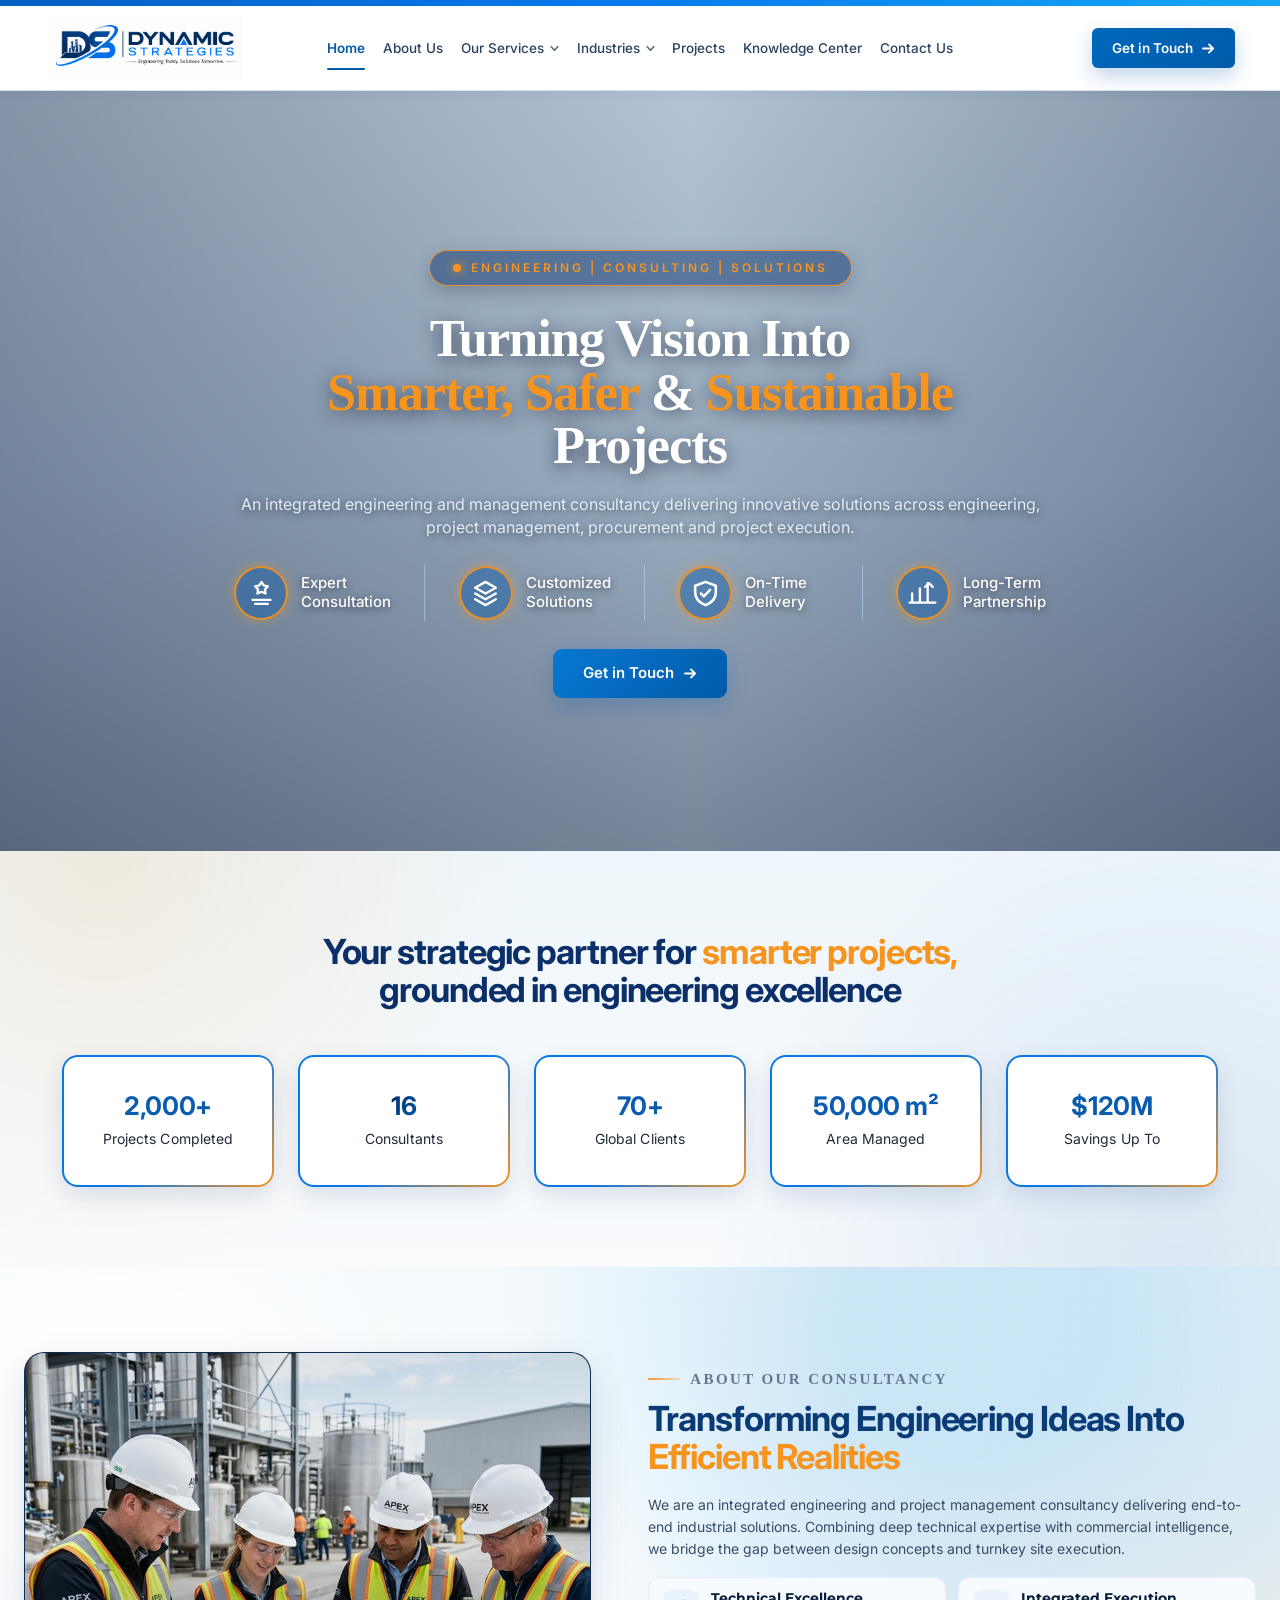
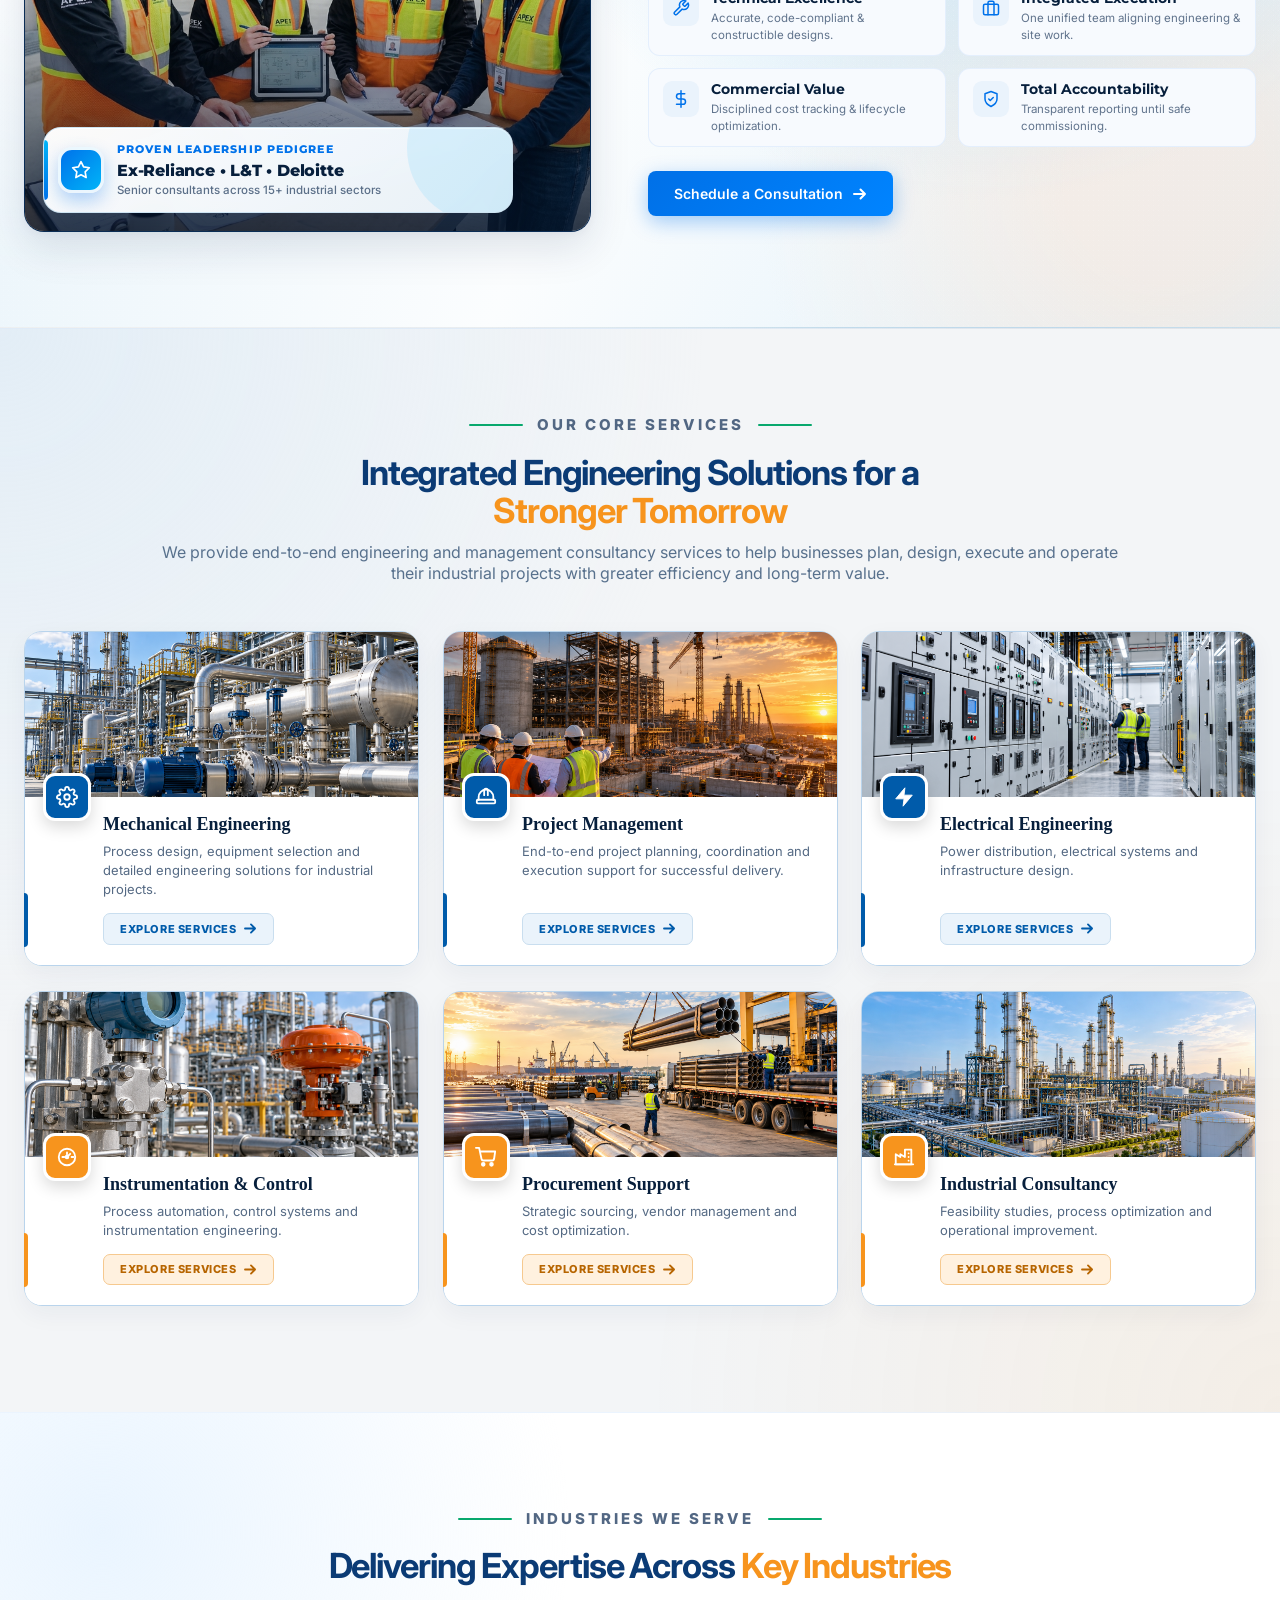
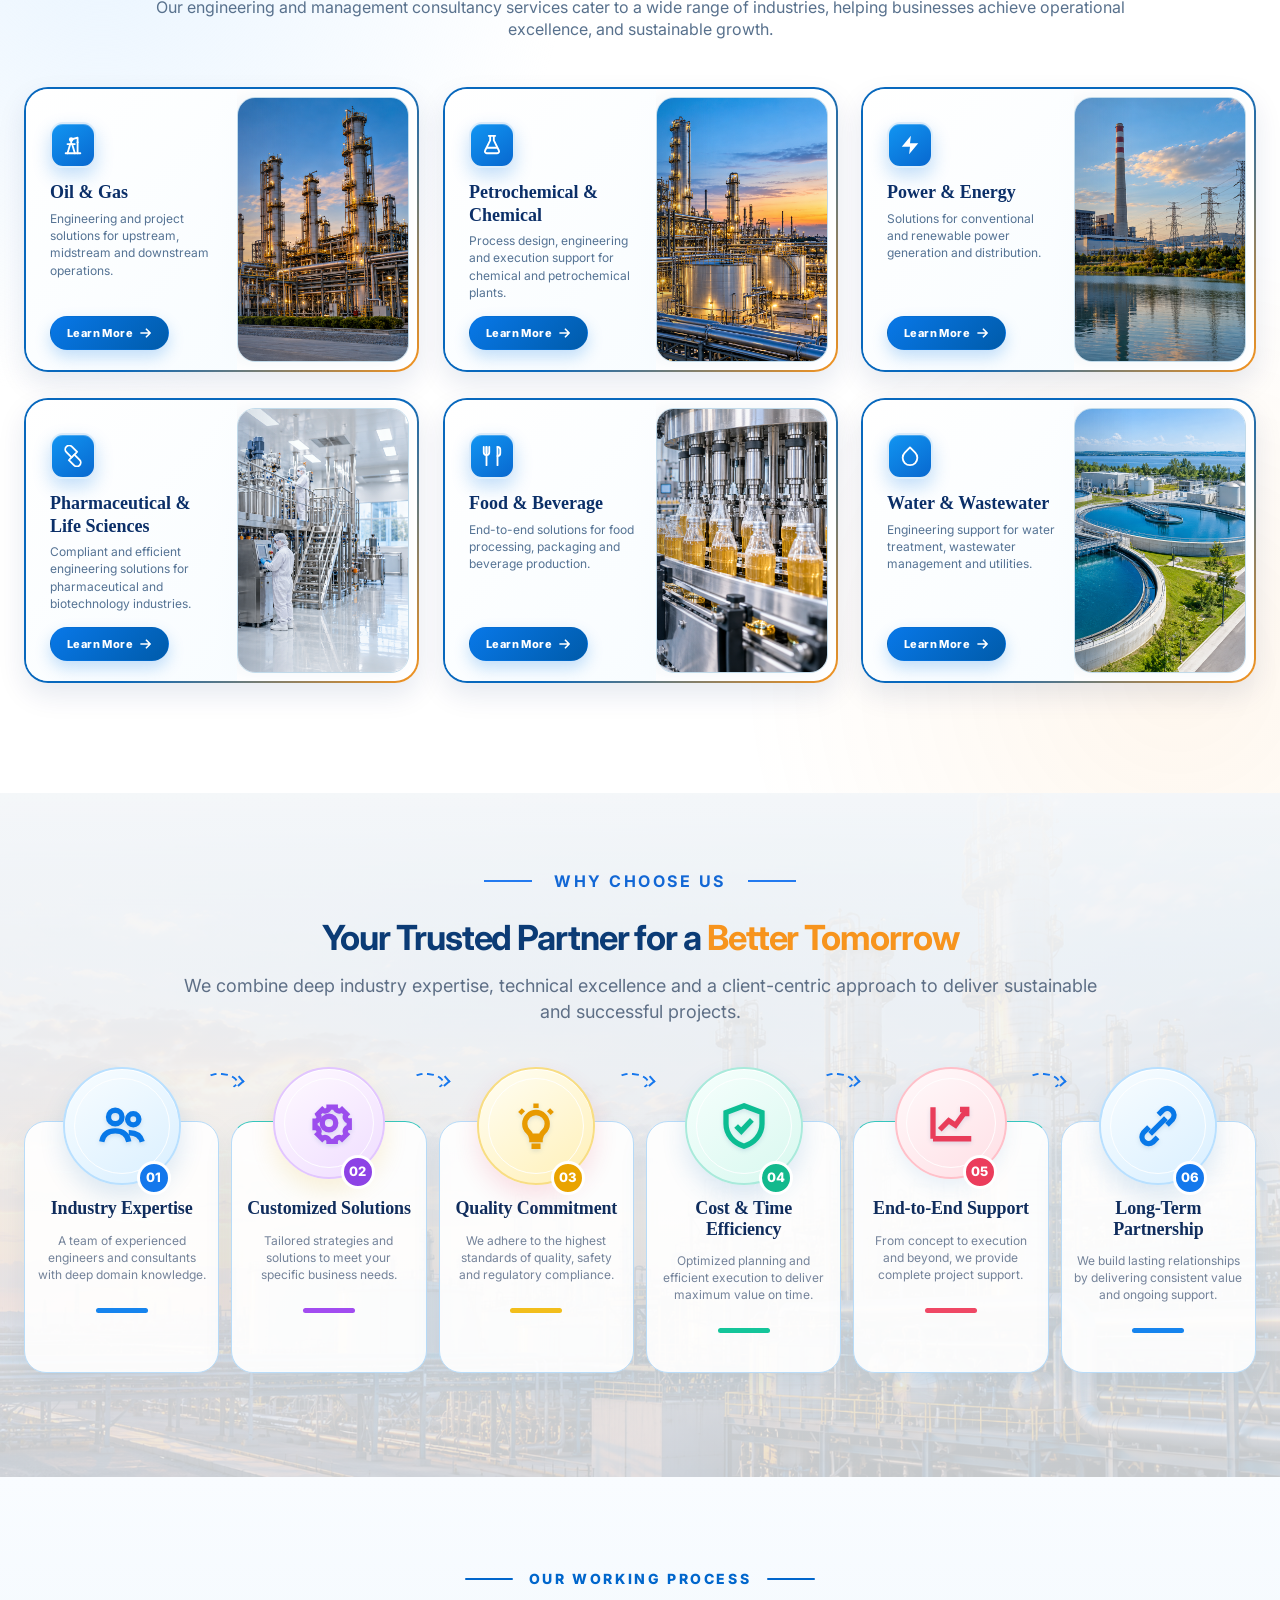
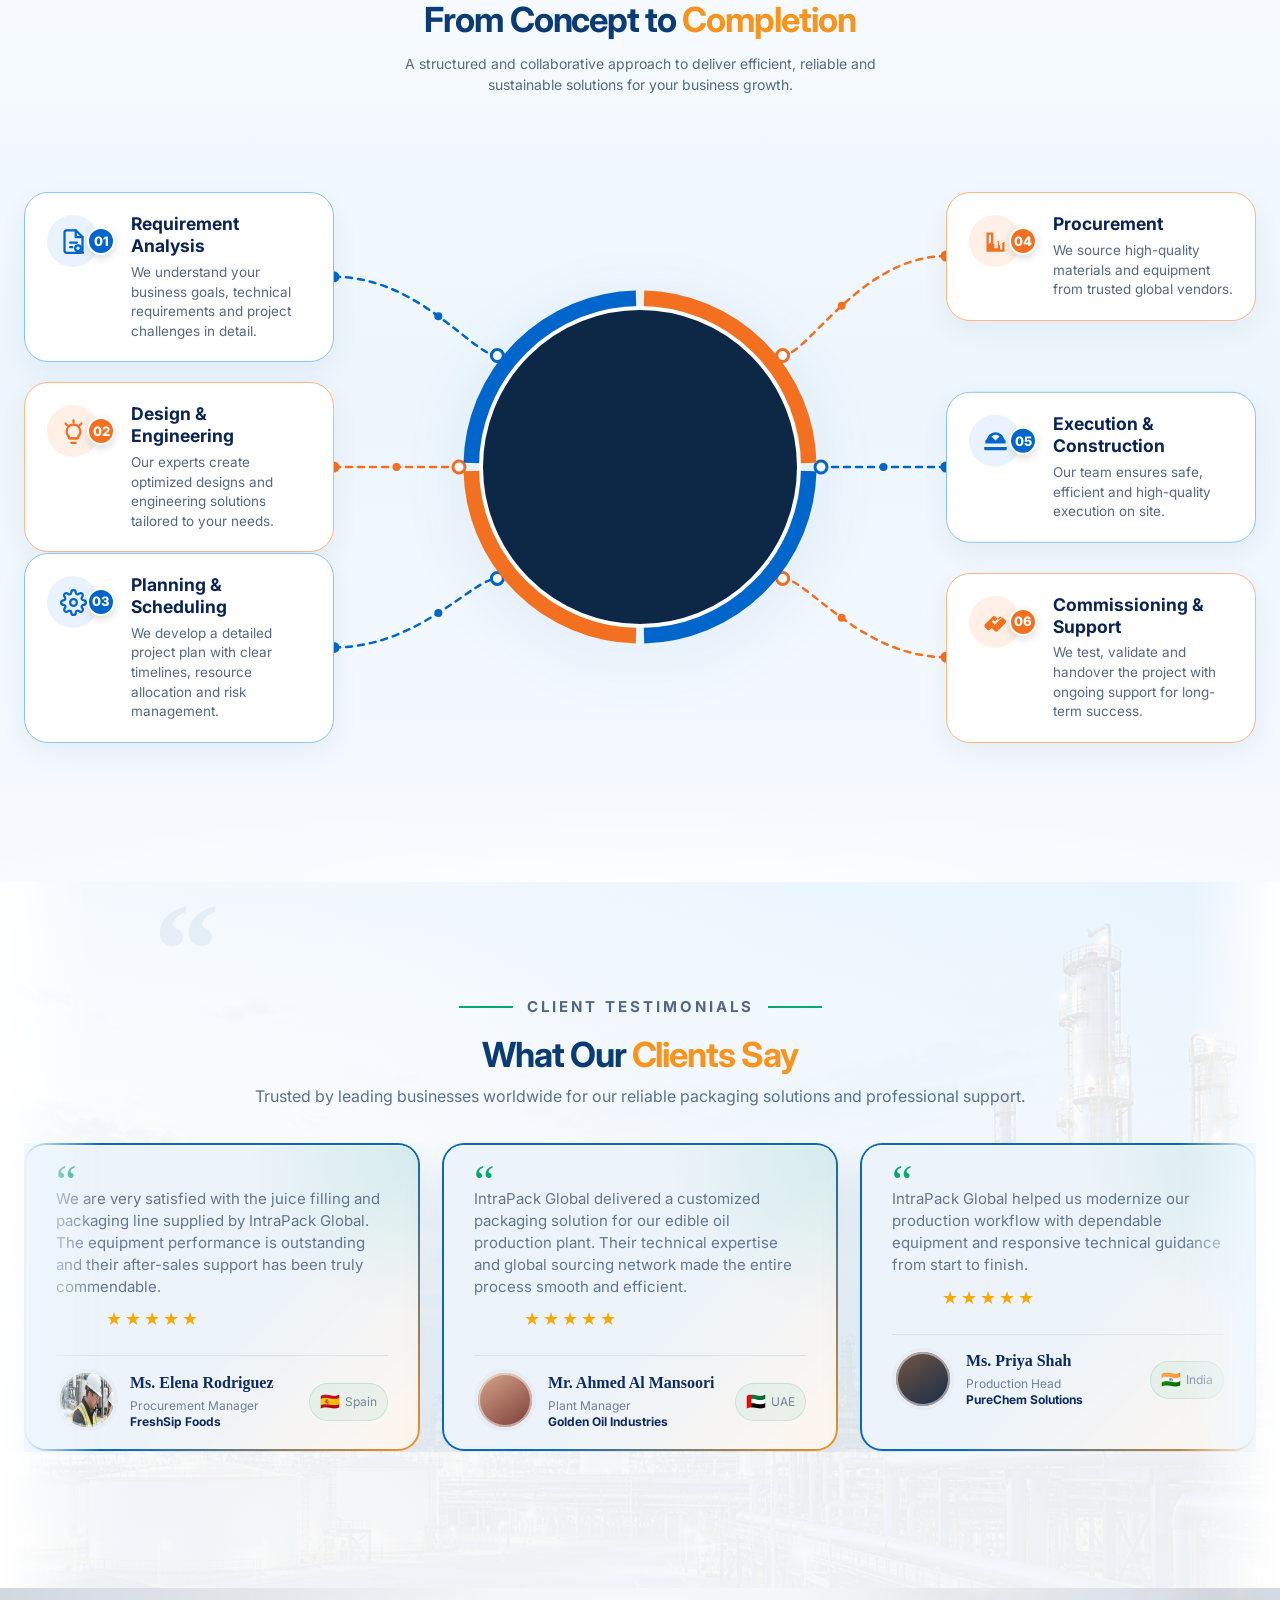
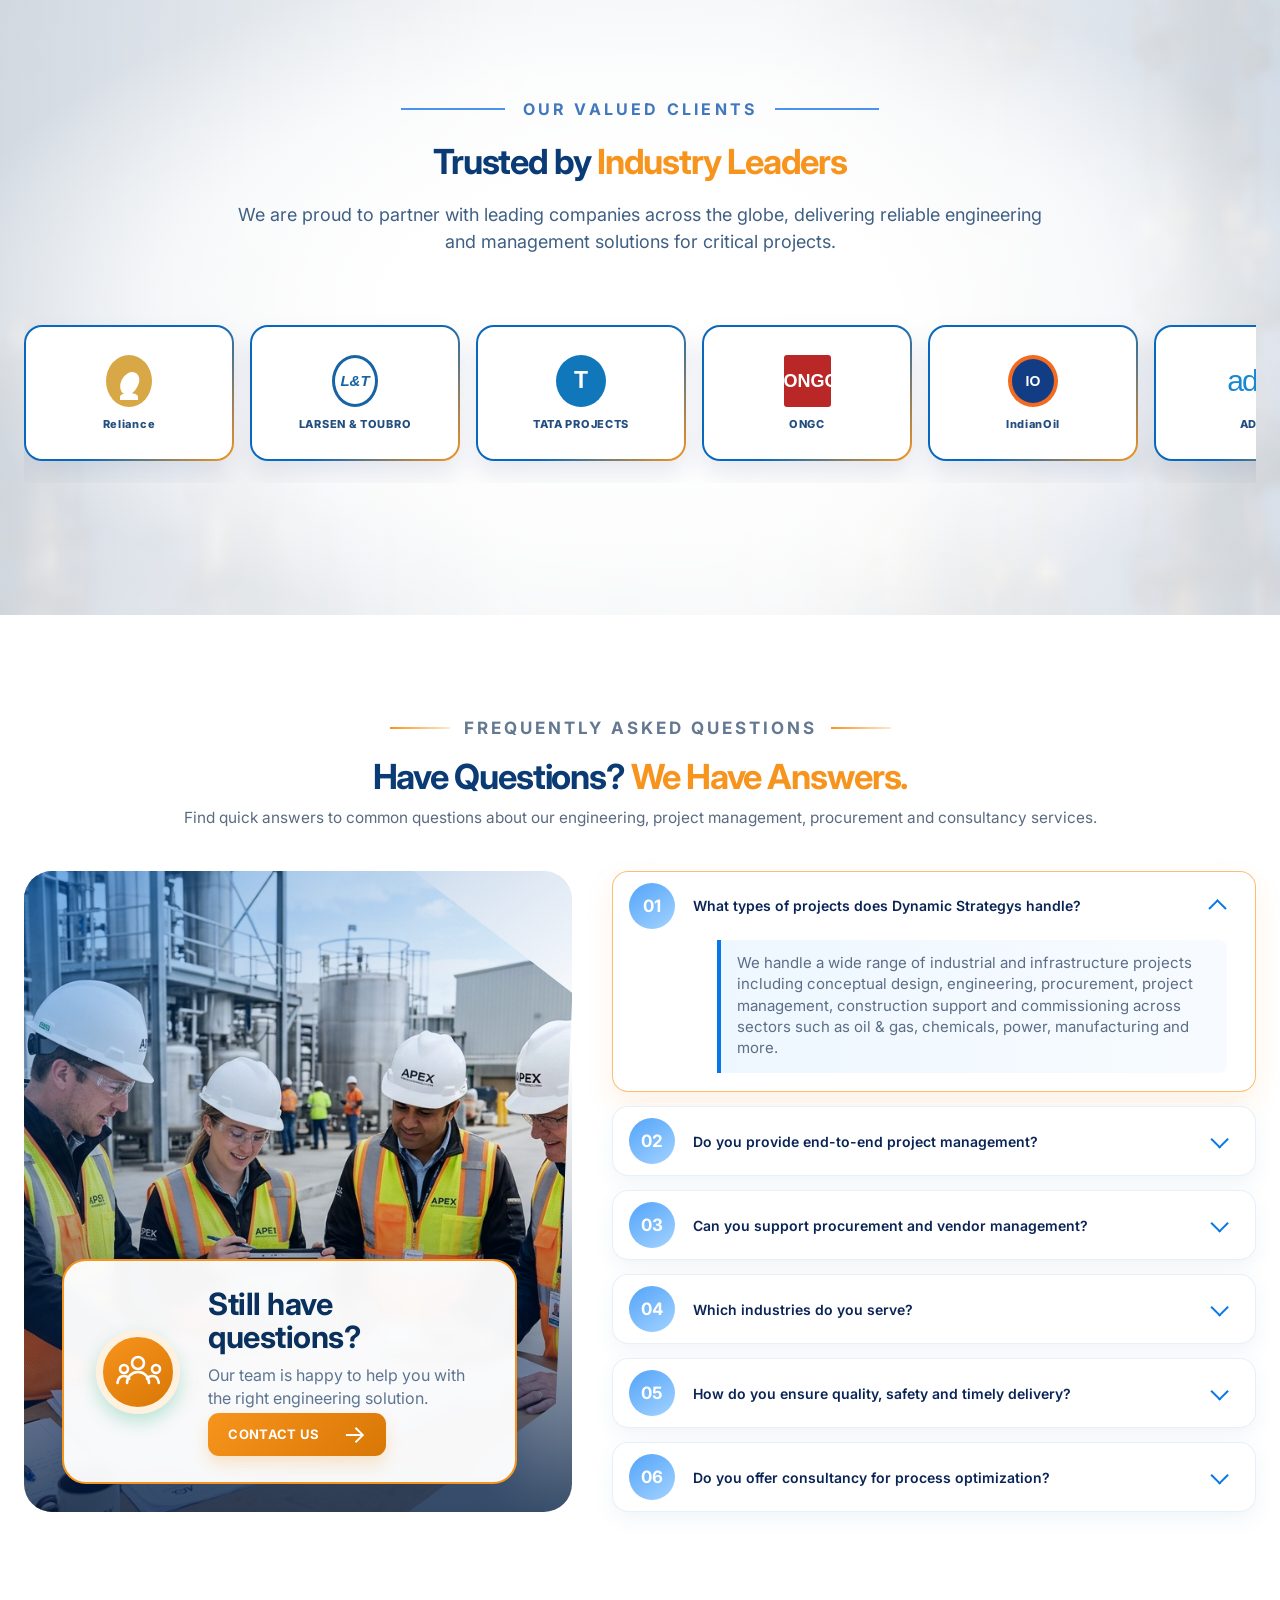
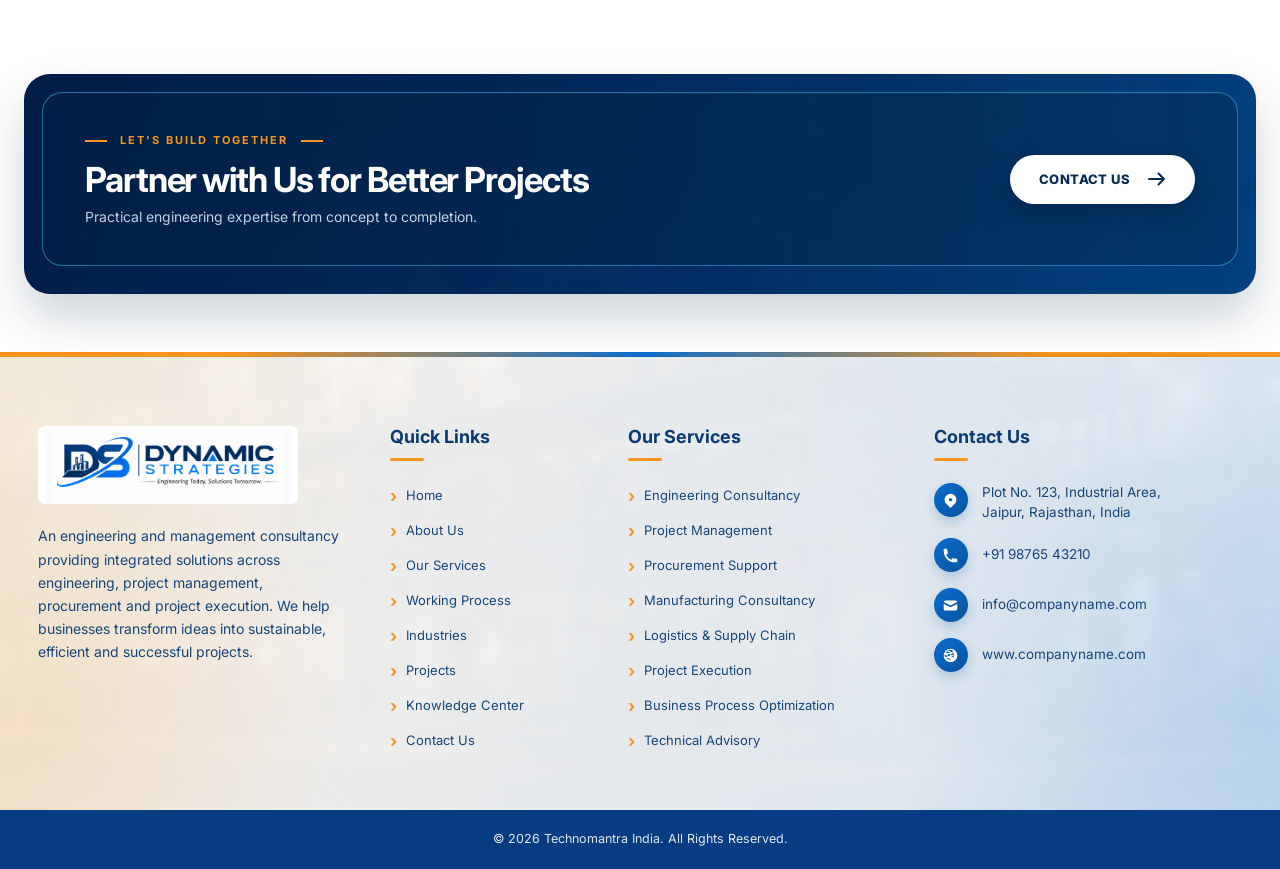
==== index.html @ dd05f1fb "website" ====
<!doctype html>
<html lang="en">

<head>
  <meta charset="UTF-8" />
  <meta name="viewport" content="width=device-width, initial-scale=1.0" />
  <meta name="description"
    content="Company Name - Engineering, consulting, procurement, and project execution solutions." />
  <title>Company Name | Engineering, Consulting &amp; Solutions</title>
  <!-- Google Fonts: Montserrat (for bold brand geometry) & Inter (for crisp interface typography) -->
  <link rel="preconnect" href="https://fonts.googleapis.com" />
  <link rel="preconnect" href="https://fonts.gstatic.com" crossorigin />
  <link
    href="https://fonts.googleapis.com/css2?family=Inter:wght@400;500;600;700&family=Lora:ital,wght@0,500;0,600;0,700;0,800;1,600&family=Montserrat:wght@500;600;700;800;900&display=swap"
    rel="stylesheet" />
  <link rel="stylesheet" href="styles.css" />
  <link rel="stylesheet" href="process-section.css" />
</head>

<body>

  <!-- Top Navigation Header -->
  <header class="site-header" id="home">
    <div class="header-container">
      <!-- Header Left: Brand Logo & Tagline -->
      <div class="header-left">
        <a class="brand" href="#home" aria-label="Company Name - Home">
          <span class="brand-symbol">
            <img class="brand-image" src="assets/logo.png" alt="Company Name logo" />
          </span>
        </a>
      </div>

      <!-- Header Center: Navigation Menu Centered -->
      <nav class="nav-menu header-center" id="primary-nav" aria-label="Main menu">
        <ul class="nav-list">
          <li class="nav-item">
            <a class="nav-link active" href="#home">Home</a>
          </li>
          <li class="nav-item">
            <a class="nav-link" href="pages/about.html">About Us</a>
          </li>
          <li class="nav-item has-dropdown">
            <a class="nav-link nav-link-dropdown" href="pages/services.html" aria-haspopup="true" aria-expanded="false">
              <span>Our Services</span>
              <svg class="chevron-arrow" viewBox="0 0 10 6" fill="none" stroke="currentColor" stroke-width="1.8"
                stroke-linecap="round" stroke-linejoin="round" aria-hidden="true">
                <path d="M1 1l4 4 4-4" />
              </svg>
            </a>
            <ul class="dropdown-list" aria-label="Our Services dropdown">
              <li><a href="pages/service-detail.html?service=electrical-engineering">Electrical Engineering</a></li>
              <li><a href="pages/service-detail.html?service=instrumentation-engineering">Instrumentation &amp; Control</a></li>
              <li><a href="pages/service-detail.html?service=mechanical-engineering">Mechanical Engineering</a></li>
              <li><a href="pages/service-detail.html?service=procurement-support">Procurement Support</a></li>
              <li><a href="pages/service-detail.html?service=detailed-project-reports">Detailed Project Reports (DPR)</a></li>
              <li><a href="pages/service-detail.html?service=project-management">Project Management</a></li>
              <li><a href="pages/service-detail.html?service=logistics-planning">Logistics Planning</a></li>
              <li><a href="pages/service-detail.html?service=manufacturing-consultancy">Manufacturing Consultancy</a></li>
              <li><a href="pages/service-detail.html?service=labour-planning">Labour Planning &amp; Sourcing</a></li>
            </ul>
          </li>
          <li class="nav-item has-dropdown">
            <a class="nav-link nav-link-dropdown" href="#industries" aria-haspopup="true" aria-expanded="false">
              <span>Industries</span>
              <svg class="chevron-arrow" viewBox="0 0 10 6" fill="none" stroke="currentColor" stroke-width="1.8"
                stroke-linecap="round" stroke-linejoin="round" aria-hidden="true">
                <path d="M1 1l4 4 4-4" />
              </svg>
            </a>
            <ul class="dropdown-list" aria-label="Industries dropdown">
              <li><a href="#industries">Oil &amp; Gas / Petrochemicals</a></li>
              <li><a href="#industries">Energy &amp; Renewable Power</a></li>
              <li><a href="#industries">Heavy Industrial Manufacturing</a></li>
              <li><a href="#industries">Infrastructure &amp; Civil Engineering</a></li>
            </ul>
          </li>
          <li class="nav-item">
            <a class="nav-link" href="#projects">Projects</a>
          </li>
          <li class="nav-item">
            <a class="nav-link" href="#knowledge">Knowledge Center</a>
          </li>
          <li class="nav-item">
            <a class="nav-link" href="pages/contact.html">Contact Us</a>
          </li>
        </ul>

        <!-- Mobile Only CTA inside Drawer -->
        <div class="mobile-nav-cta">
          <a class="btn-touch mobile-btn-touch" href="pages/contact.html">
            <span>Get in Touch</span>
            <svg class="arrow-right" viewBox="0 0 14 12" fill="none" stroke="currentColor" stroke-width="2"
              stroke-linecap="round" stroke-linejoin="round" aria-hidden="true">
              <path d="M1 6h11M7.5 1.5L12 6l-4.5 4.5" />
            </svg>
          </a>
        </div>
      </nav>

      <!-- Header Right: CTA Button & Mobile Hamburger -->
      <div class="header-right">
        <a class="btn-touch header-btn-touch" href="pages/contact.html">
          <span>Get in Touch</span>
          <svg class="arrow-right" viewBox="0 0 14 12" fill="none" stroke="currentColor" stroke-width="2"
            stroke-linecap="round" stroke-linejoin="round" aria-hidden="true">
            <path d="M1 6h11M7.5 1.5L12 6l-4.5 4.5" />
          </svg>
        </a>

        <!-- Mobile Hamburger Toggle -->
        <button class="nav-toggle" type="button" aria-expanded="false" aria-controls="primary-nav"
          aria-label="Toggle navigation">
          <span class="hamburger-bar"></span>
          <span class="hamburger-bar"></span>
          <span class="hamburger-bar"></span>
        </button>
      </div>
    </div>
  </header>

  <!-- Video Hero Banner -->
  <main class="hero-banner" id="heroBanner">
    <div class="video-wrapper">
      <video class="hero-video" autoplay loop muted playsinline preload="auto" id="bgVideo" onloadedmetadata="this.playbackRate = 0.7;">
        <source src="assets/gemini_generated_video_fa356316.mp4" type="video/mp4" />
        Your browser does not support HTML5 video.
      </video>
      <div class="video-overlay"></div>
    </div>

    <div class="hero-container">
      <div class="hero-content">
        <div class="hero-tag">
          <span class="tag-pulse"></span>
          <span>Engineering | Consulting | Solutions</span>
        </div>

        <h1 class="hero-title">
          Turning Vision Into<br /><span class="text-gradient">Smarter, Safer</span> &amp; <span
            class="text-gradient">Sustainable</span><br />Projects
        </h1>

        <p class="hero-subtitle">
          An integrated engineering and management consultancy delivering innovative solutions across engineering,
          project management, procurement and project execution.
        </p>

        <div class="hero-proof-row" aria-label="Our core strengths">
          <div class="hero-proof-item">
            <span class="hero-proof-icon" aria-hidden="true">
              <svg viewBox="0 0 24 24" fill="none" stroke="currentColor" stroke-width="1.8" stroke-linecap="round"
                stroke-linejoin="round">
                <path d="M12 3l1.7 2.7 3.2.7-2.2 2.4.4 3.2-3.1-1.4-3.1 1.4.4-3.2-2.2-2.4 3.2-.7L12 3Z" />
                <path d="M5 17h14M7 20h10" />
              </svg>
            </span>
            <span>Expert<br />Consultation</span>
          </div>
          <div class="hero-proof-divider" aria-hidden="true"></div>
          <div class="hero-proof-item">
            <span class="hero-proof-icon" aria-hidden="true">
              <svg viewBox="0 0 24 24" fill="none" stroke="currentColor" stroke-width="1.8" stroke-linecap="round"
                stroke-linejoin="round">
                <path d="m12 3 8 4.5-8 4.5-8-4.5L12 3Z" />
                <path d="m4 12 8 4.5 8-4.5M4 16.5l8 4.5 8-4.5" />
              </svg>
            </span>
            <span>Customized<br />Solutions</span>
          </div>
          <div class="hero-proof-divider" aria-hidden="true"></div>
          <div class="hero-proof-item">
            <span class="hero-proof-icon" aria-hidden="true">
              <svg viewBox="0 0 24 24" fill="none" stroke="currentColor" stroke-width="2" stroke-linecap="round"
                stroke-linejoin="round">
                <path d="M12 3 20 6v5c0 5-3.4 8.2-8 10-4.6-1.8-8-5-8-10V6l8-3Z" />
                <path d="m8.5 12 2.2 2.2 4.8-5" />
              </svg>
            </span>
            <span>On-Time<br />Delivery</span>
          </div>
          <div class="hero-proof-divider" aria-hidden="true"></div>
          <div class="hero-proof-item">
            <span class="hero-proof-icon" aria-hidden="true">
              <svg viewBox="0 0 24 24" fill="none" stroke="currentColor" stroke-width="1.8" stroke-linecap="round"
                stroke-linejoin="round">
                <path d="M4 19V12M10 19V8M16 19V4M22 19H2" />
                <path d="m14 7 3-3 3 3" />
              </svg>
            </span>
            <span>Long-Term<br />Partnership</span>
          </div>
        </div>

        <div class="hero-cta-group">
          <a class="btn-hero-primary" href="pages/contact.html">
            <span>Get in Touch</span>
            <svg class="arrow-right" viewBox="0 0 14 12" fill="none" stroke="currentColor" stroke-width="2"
              stroke-linecap="round" stroke-linejoin="round" aria-hidden="true">
              <path d="M1 6h11M7.5 1.5L12 6l-4.5 4.5" />
            </svg>
          </a>
          <a class="btn-hero-secondary" href="#services">
            <span>Our Services</span>
            <svg viewBox="0 0 10 6" fill="none" stroke="currentColor" stroke-width="1.8" stroke-linecap="round"
              stroke-linejoin="round" aria-hidden="true">
              <path d="M1 1l4 4 4-4" />
            </svg>
          </a>
          <button type="button" class="btn-video-toggle" id="btnVideoToggle"
            aria-label="Pause or play background video">
            <svg class="icon-pause" viewBox="0 0 24 24" fill="currentColor" width="16" height="16">
              <path d="M6 19h4V5H6v14zm8-14v14h4V5h-4z" />
            </svg>
            <svg class="icon-play" viewBox="0 0 24 24" fill="currentColor" width="16" height="16"
              style="display: none;">
              <path d="M8 5v14l11-7z" />
            </svg>
            <span class="video-btn-text">Pause Video</span>
          </button>
        </div>
      </div>
    </div>
  </main>

  <!-- Key Highlights & Performance Stats Section (Directly Below Banner) -->
  <!-- Key Highlights & Performance Stats Section (Clean, Compact & Image-Free) -->
  <section class="stats-overview-section" id="stats">
    <div class="stats-wrapper">
      <div class="stats-heading">
        <h2>Your strategic partner for <span>smarter projects,</span><br />grounded in engineering excellence</h2>
      </div>
      <div class="stats-card">
        <!-- 5 Stats Columns -->
        <div class="stats-grid">
          <!-- Stat 1: Projects Completed -->
          <div class="stat-box" data-count="2000" data-suffix="+" data-prefix="">
            <div class="stat-icon-wrapper">
              <svg class="stat-svg-icon" viewBox="0 0 36 36" fill="none" xmlns="http://www.w3.org/2000/svg"
                aria-hidden="true">
                <path d="M11 5.5H22L27 10.5V30.5H11C9.9 30.5 9 29.6 9 28.5V7.5C9 6.4 9.9 5.5 11 5.5Z"
                  stroke="currentColor" stroke-width="2" stroke-linejoin="round" />
                <path d="M22 5.5V10.5H27M14 16H22M14 20H22" stroke="currentColor" stroke-width="2"
                  stroke-linecap="round" stroke-linejoin="round" />
                <path d="M14 25L17 28L23 22" stroke="currentColor" stroke-width="2.4" stroke-linecap="round"
                  stroke-linejoin="round" />
              </svg>
            </div>
            <span class="stat-figure"><span class="stat-num">2,000</span>+</span>
            <span class="stat-caption">Projects Completed</span>
          </div>

          <div class="stat-sep" aria-hidden="true"></div>

          <!-- Stat 2: Consultants -->
          <div class="stat-box" data-count="16" data-suffix="" data-prefix="">
            <div class="stat-icon-wrapper">
              <svg class="stat-svg-icon" viewBox="0 0 36 36" fill="none" xmlns="http://www.w3.org/2000/svg"
                aria-hidden="true">
                <circle cx="18" cy="10" r="3.5" stroke="currentColor" stroke-width="2" />
                <path d="M11.5 27C11.5 22.8 14.4 19.5 18 19.5C21.6 19.5 24.5 22.8 24.5 27" stroke="currentColor"
                  stroke-width="2" stroke-linecap="round" />
                <circle cx="8.5" cy="13" r="2.5" stroke="currentColor" stroke-width="1.8" />
                <path
                  d="M3.8 26C4.2 22.7 6 20.8 8.7 20.8C10.2 20.8 11.5 21.5 12.4 22.7M27.5 13C27.5 11.6 28.6 10.5 30 10.5C31.4 10.5 32.5 11.6 32.5 13C32.5 14.4 31.4 15.5 30 15.5C28.6 15.5 27.5 14.4 27.5 13Z"
                  stroke="currentColor" stroke-width="1.8" stroke-linecap="round" />
                <path d="M23.6 22.7C24.5 21.5 25.8 20.8 27.3 20.8C30 20.8 31.8 22.7 32.2 26" stroke="currentColor"
                  stroke-width="1.8" stroke-linecap="round" />
              </svg>
            </div>
            <span class="stat-figure highlight-blue"><span class="stat-num">16</span></span>
            <span class="stat-caption">Consultants</span>
          </div>

          <div class="stat-sep" aria-hidden="true"></div>

          <!-- Stat 3: Global Clients -->
          <div class="stat-box" data-count="70" data-suffix="+" data-prefix="">
            <div class="stat-icon-wrapper">
              <svg class="stat-svg-icon" viewBox="0 0 36 36" fill="none" xmlns="http://www.w3.org/2000/svg"
                aria-hidden="true">
                <circle cx="18" cy="18" r="12" stroke="currentColor" stroke-width="2" />
                <path
                  d="M6 18H30M18 6C21.2 9.3 22.8 13.3 22.8 18C22.8 22.7 21.2 26.7 18 30C14.8 26.7 13.2 22.7 13.2 18C13.2 13.3 14.8 9.3 18 6Z"
                  stroke="currentColor" stroke-width="1.8" stroke-linecap="round" />
                <path
                  d="M8.5 11.5C11.1 13 14.3 13.8 18 13.8C21.7 13.8 24.9 13 27.5 11.5M8.5 24.5C11.1 23 14.3 22.2 18 22.2C21.7 22.2 24.9 23 27.5 24.5"
                  stroke="currentColor" stroke-width="1.5" stroke-linecap="round" />
              </svg>
            </div>
            <span class="stat-figure"><span class="stat-num">70</span>+</span>
            <span class="stat-caption">Global Clients</span>
          </div>

          <div class="stat-sep" aria-hidden="true"></div>

          <!-- Stat 4: Area Managed -->
          <div class="stat-box" data-count="50000" data-suffix=" m²" data-prefix="">
            <div class="stat-icon-wrapper">
              <svg class="stat-svg-icon" viewBox="0 0 36 36" fill="none" xmlns="http://www.w3.org/2000/svg"
                aria-hidden="true">
                <path d="M7 30V15L13 19V15L19 19V10H29V30H7Z" stroke="currentColor" stroke-width="2"
                  stroke-linejoin="round" />
                <path d="M23 30V22H27V30M23 14H25M23 18H25M13 23H15M13 27H15M18 23H20M18 27H20" stroke="currentColor"
                  stroke-width="1.8" stroke-linecap="round" />
                <path d="M25 7V3M22.5 5.5L25 3L27.5 5.5" stroke="currentColor" stroke-width="1.8" stroke-linecap="round"
                  stroke-linejoin="round" />
              </svg>
            </div>
            <span class="stat-figure"><span class="stat-num">50,000</span> m²</span>
            <span class="stat-caption">Area Managed</span>
          </div>

          <div class="stat-sep" aria-hidden="true"></div>

          <!-- Stat 5: Savings Up To -->
          <div class="stat-box" data-count="120" data-suffix="M" data-prefix="$">
            <div class="stat-icon-wrapper">
              <svg class="stat-svg-icon" viewBox="0 0 36 36" fill="none" xmlns="http://www.w3.org/2000/svg"
                aria-hidden="true">
                <path d="M7 29V22H12V29M15.5 29V16H20.5V29M24 29V10H29V29" stroke="currentColor" stroke-width="2.3"
                  stroke-linecap="round" stroke-linejoin="round" />
                <path d="M6 10L13 15L19 10L25 13L30 6M25 6H30V11" stroke="currentColor" stroke-width="2"
                  stroke-linecap="round" stroke-linejoin="round" />
              </svg>
            </div>
            <span class="stat-figure">$<span class="stat-num">120</span>M</span>
            <span class="stat-caption">Savings Up To</span>
          </div>
        </div>
      </div>
    </div>
  </section>

  <!-- Why Choose Us Section -->
  <section class="why-choose-section" id="why-choose">
    <div class="why-choose-container">
      <div class="why-choose-content">
        <div class="why-choose-eyebrow"><span></span><b>WHY CHOOSE US</b><span></span></div>
        <h2 class="why-choose-title">Your Trusted Partner for a <em>Better Tomorrow</em></h2>
        <p class="why-choose-description">We combine deep industry expertise, technical excellence and a client-centric
          approach to deliver sustainable and successful projects.</p>

        <div class="why-feature-grid">
          <article class="why-feature-card">
            <div class="why-feature-icon" aria-hidden="true"><svg viewBox="0 0 24 24" fill="none" stroke="currentColor"
                stroke-width="1.8">
                <circle cx="9" cy="8" r="3" />
                <circle cx="17" cy="9" r="2.5" />
                <path d="M3 19c.6-3.2 2.6-4.8 6-4.8s5.4 1.6 6 4.8M15 15c3.3-.1 5.2 1.3 6 4" />
              </svg></div>
            <div>
              <h3>Industry Expertise</h3>
              <p>A team of experienced engineers and consultants with deep domain knowledge.</p><span></span>
            </div>
          </article>
          <span class="why-flow-arrow why-flow-arrow-1" aria-hidden="true"></span>
          <article class="why-feature-card">
            <div class="why-feature-icon" aria-hidden="true"><svg viewBox="0 0 24 24" fill="none" stroke="currentColor"
                stroke-width="1.8">
                <circle cx="12" cy="12" r="3" />
                <path
                  d="M19.4 15a1.7 1.7 0 0 0 .3 1.9l.1.1-2 2-.1-.1a1.7 1.7 0 0 0-1.9-.3 1.7 1.7 0 0 0-1 1.5v.1h-2.8v-.1a1.7 1.7 0 0 0-1-1.5 1.7 1.7 0 0 0-1.9.3l-.1.1-2-2 .1-.1a1.7 1.7 0 0 0 .3-1.9 1.7 1.7 0 0 0-1.5-1H5.8v-2.8h.1a1.7 1.7 0 0 0 1.5-1 1.7 1.7 0 0 0-.3-1.9L7 8.1l2-2 .1.1a1.7 1.7 0 0 0 1.9.3 1.7 1.7 0 0 0 1-1.5v-.1h2.8V5a1.7 1.7 0 0 0 1 1.5 1.7 1.7 0 0 0 1.9-.3l.1-.1 2 2-.1.1a1.7 1.7 0 0 0-.3 1.9 1.7 1.7 0 0 0 1.5 1h.1v2.8h-.1a1.7 1.7 0 0 0-1.5 1z" />
              </svg></div>
            <div>
              <h3>Customized Solutions</h3>
              <p>Tailored strategies and solutions to meet your specific business needs.</p><span></span>
            </div>
          </article>
          <span class="why-flow-arrow why-flow-arrow-2" aria-hidden="true"></span>
          <article class="why-feature-card">
            <div class="why-feature-icon" aria-hidden="true"><svg viewBox="0 0 24 24" fill="none" stroke="currentColor"
                stroke-width="1.8">
                <path
                  d="M9 18h6M10 21h4M8.5 14.5C7.5 13.6 7 12.4 7 11a5 5 0 0 1 10 0c0 1.4-.5 2.6-1.5 3.5-.7.6-1.1 1.2-1.3 2h-4.4c-.2-.8-.6-1.4-1.3-2z" />
                <path d="M12 2v2M4.9 4.9l1.4 1.4M19.1 4.9l-1.4 1.4" />
              </svg></div>
            <div>
              <h3>Quality Commitment</h3>
              <p>We adhere to the highest standards of quality, safety and regulatory compliance.</p><span></span>
            </div>
          </article>
          <span class="why-flow-arrow why-flow-arrow-3" aria-hidden="true"></span>
          <article class="why-feature-card">
            <div class="why-feature-icon" aria-hidden="true"><svg viewBox="0 0 24 24" fill="none" stroke="currentColor"
                stroke-width="1.8">
                <path d="M12 3l8 3v5c0 5-3.5 8.5-8 10-4.5-1.5-8-5-8-10V6l8-3z" />
                <path d="m8.5 12 2.3 2.3 4.7-5" />
              </svg></div>
            <div>
              <h3>Cost &amp; Time Efficiency</h3>
              <p>Optimized planning and efficient execution to deliver maximum value on time.</p><span></span>
            </div>
          </article>
          <span class="why-flow-arrow why-flow-arrow-4" aria-hidden="true"></span>
          <article class="why-feature-card">
            <div class="why-feature-icon" aria-hidden="true"><svg viewBox="0 0 24 24" fill="none" stroke="currentColor"
                stroke-width="1.8">
                <path d="M4 19V5M4 19h17" />
                <path d="m7 15 4-4 3 2 5-7" />
                <path d="M16 6h3v3" />
              </svg></div>
            <div>
              <h3>End-to-End Support</h3>
              <p>From concept to execution and beyond, we provide complete project support.</p><span></span>
            </div>
          </article>
          <span class="why-flow-arrow why-flow-arrow-5" aria-hidden="true"></span>
          <article class="why-feature-card">
            <div class="why-feature-icon" aria-hidden="true"><svg viewBox="0 0 24 24" fill="none" stroke="currentColor"
                stroke-width="1.8">
                <path
                  d="M8 12.5 5.5 15a3 3 0 0 0 4.2 4.2l2.1-2.1M16 11.5l2.5-2.5a3 3 0 0 0-4.2-4.2l-2.1 2.1M8.5 15.5l7-7" />
              </svg></div>
            <div>
              <h3>Long-Term Partnership</h3>
              <p>We build lasting relationships by delivering consistent value and ongoing support.</p><span></span>
            </div>
          </article>
        </div>
      </div>

      <div class="why-choose-visual">
        <div class="why-image-frame">
          <img src="assets/why-choose-refinery.png" alt="Modern petrochemical refinery at sunset" loading="lazy" />
          <div class="why-image-wash" aria-hidden="true"></div>
        </div>
        <div class="why-choose-badge">
          <div class="why-badge-icon" aria-hidden="true"><svg viewBox="0 0 24 24" fill="none" stroke="currentColor"
              stroke-width="1.8">
              <path d="M4 11h16M6 11V8l6-4 6 4v3M8 11v7M12 11v7M16 11v7M4 18h16" />
              <path d="M3 20h18" />
            </svg></div>
          <span>Engineering<br />Today for a<br />Sustainable<br />Tomorrow</span>
        </div>
      </div>
    </div>
  </section>

  <!-- About Us Section -->
  <section class="about-us-section" id="about">
    <div class="about-container">
      <!-- Left Column: Industrial Engineers Showcase -->
      <div class="about-media-col">
        <div class="about-image-card">
          <img src="assets/about-engineers-hd.jpg"
            alt="Experienced industrial project engineers reviewing plant blueprints on site"
            class="about-engineers-img" loading="lazy" />
          <div class="about-image-gradient" aria-hidden="true"></div>

          <!-- Single Elegant Floating Credibility Badge -->
          <div class="about-floating-badge">
            <div class="floating-badge-icon" aria-hidden="true">
              <svg viewBox="0 0 24 24" fill="none" stroke="currentColor" stroke-width="2" stroke-linecap="round"
                stroke-linejoin="round">
                <path
                  d="M12 2L15.09 8.26L22 9.27L17 14.14L18.18 21.02L12 17.77L5.82 21.02L7 14.14L2 9.27L8.91 8.26L12 2Z" />
              </svg>
            </div>
            <div class="floating-badge-text">
              <span class="floating-badge-eyebrow">Proven Leadership Pedigree</span>
              <strong class="floating-stat-pedigree">Ex-Reliance • L&amp;T • Deloitte</strong>
              <span class="floating-label">Senior consultants across 15+ industrial sectors</span>
            </div>
          </div>
        </div>
      </div>

      <!-- Right Column: Content & Core Strengths -->
      <div class="about-content-col">
        <!-- Eyebrow Tag -->
        <div class="about-eyebrow">
          <span class="eyebrow-line" aria-hidden="true"></span>
          <span class="eyebrow-text">ABOUT OUR CONSULTANCY</span>
        </div>

        <!-- Main Headline -->
        <h2 class="about-heading">
          Transforming Engineering Ideas Into <span class="highlight-blue">Efficient Realities</span>
        </h2>

        <!-- Descriptive Body Text -->
        <p class="about-description">
          We are an integrated engineering and project management consultancy delivering end-to-end industrial
          solutions. Combining deep technical expertise with commercial intelligence, we bridge the gap between design
          concepts and turnkey site execution.
        </p>

        <!-- 4 Core Pillars (Streamlined 2x2 grid) -->
        <div class="about-pillars-grid">
          <!-- Pillar 1: Technical Excellence -->
          <div class="about-pillar-card">
            <div class="pillar-icon-box" aria-hidden="true">
              <svg viewBox="0 0 24 24" fill="none" stroke="currentColor" stroke-width="2" stroke-linecap="round"
                stroke-linejoin="round">
                <path
                  d="M14.7 6.3a1 1 0 0 0 0 1.4l1.6 1.6a1 1 0 0 0 1.4 0l3.77-3.77a6 6 0 0 1-7.94 7.94l-6.91 6.91a2.12 2.12 0 0 1-3-3l6.91-6.91a6 6 0 0 1 7.94-7.94l-3.76 3.76z" />
              </svg>
            </div>
            <div class="pillar-content">
              <strong class="pillar-title">Technical Excellence</strong>
              <p class="pillar-desc">Accurate, code-compliant &amp; constructible designs.</p>
            </div>
          </div>

          <!-- Pillar 2: Integrated Execution -->
          <div class="about-pillar-card">
            <div class="pillar-icon-box" aria-hidden="true">
              <svg viewBox="0 0 24 24" fill="none" stroke="currentColor" stroke-width="2" stroke-linecap="round"
                stroke-linejoin="round">
                <rect x="2" y="7" width="20" height="14" rx="2" ry="2" />
                <path d="M16 21V5a2 2 0 0 0-2-2h-4a2 2 0 0 0-2 2v16" />
              </svg>
            </div>
            <div class="pillar-content">
              <strong class="pillar-title">Integrated Execution</strong>
              <p class="pillar-desc">One unified team aligning engineering &amp; site work.</p>
            </div>
          </div>

          <!-- Pillar 3: Commercial Intelligence -->
          <div class="about-pillar-card">
            <div class="pillar-icon-box" aria-hidden="true">
              <svg viewBox="0 0 24 24" fill="none" stroke="currentColor" stroke-width="2" stroke-linecap="round"
                stroke-linejoin="round">
                <line x1="12" y1="1" x2="12" y2="23" />
                <path d="M17 5H9.5a3.5 3.5 0 0 0 0 7h5a3.5 3.5 0 0 1 0 7H6" />
              </svg>
            </div>
            <div class="pillar-content">
              <strong class="pillar-title">Commercial Value</strong>
              <p class="pillar-desc">Disciplined cost tracking &amp; lifecycle optimization.</p>
            </div>
          </div>

          <!-- Pillar 4: Total Accountability -->
          <div class="about-pillar-card">
            <div class="pillar-icon-box" aria-hidden="true">
              <svg viewBox="0 0 24 24" fill="none" stroke="currentColor" stroke-width="2" stroke-linecap="round"
                stroke-linejoin="round">
                <path d="M12 22s8-4 8-10V5l-8-3-8 3v7c0 6 8 10 8 10z" />
                <path d="M9 12l2 2 4-4" />
              </svg>
            </div>
            <div class="pillar-content">
              <strong class="pillar-title">Total Accountability</strong>
              <p class="pillar-desc">Transparent reporting until safe commissioning.</p>
            </div>
          </div>
        </div>

        <!-- Action Buttons Group -->
        <div class="about-cta-group">
          <a class="btn-about" href="pages/contact.html">
            <span>Schedule a Consultation</span>
            <svg class="arrow-right" viewBox="0 0 14 12" fill="none" stroke="currentColor" stroke-width="2"
              stroke-linecap="round" stroke-linejoin="round" aria-hidden="true">
              <path d="M1 6h11M7.5 1.5L12 6l-4.5 4.5" />
            </svg>
          </a>
        </div>
      </div>
    </div>
  </section>

  <!-- ==========================================================================
         Our Core Services Section (Exact Match to User Mockup)
         ========================================================================== -->
  <section class="core-services-section" id="services">
    <div class="services-container">
      <!-- Section Header -->
      <div class="services-header">
        <div class="services-eyebrow">
          <span class="eyebrow-dash" aria-hidden="true"></span>
          <span class="eyebrow-text">OUR CORE SERVICES</span>
          <span class="eyebrow-dash" aria-hidden="true"></span>
        </div>

        <h2 class="services-title">
          Integrated Engineering Solutions for a<br class="services-title-break" />
          <span class="highlight-blue">Stronger Tomorrow</span>
        </h2>

        <p class="services-subtitle">
          We provide end-to-end engineering and management consultancy services to help businesses plan, design, execute
          and operate their industrial projects with greater efficiency and long-term value.
        </p>
      </div>

      <!-- 6 Core Services Cards Grid (3x2) -->
      <div class="services-grid">
        <!-- Card 01: Mechanical Engineering (Blue) -->
        <article class="service-card card-blue">
          <div class="card-image-wrap">
            <img src="assets/services-generated/mechanical-engineering.png"
              alt="Mechanical Engineering piping and equipment" loading="lazy" />
          </div>
          <div class="card-icon-badge" aria-hidden="true">
            <svg viewBox="0 0 24 24" fill="none" stroke="currentColor" stroke-width="2" stroke-linecap="round"
              stroke-linejoin="round">
              <circle cx="12" cy="12" r="3" />
              <path
                d="M19.4 15a1.65 1.65 0 0 0 .33 1.82l.06.06a2 2 0 0 1 0 2.83 2 2 0 0 1-2.83 0l-.06-.06a1.65 1.65 0 0 0-1.82-.33 1.65 1.65 0 0 0-1 1.51V21a2 2 0 0 1-2 2 2 2 0 0 1-2-2v-.09A1.65 1.65 0 0 0 9 19.4a1.65 1.65 0 0 0-1.82.33l-.06.06a2 2 0 0 1-2.83 0 2 2 0 0 1 0-2.83l.06-.06a1.65 1.65 0 0 0 .33-1.82 1.65 1.65 0 0 0-1.51-1H3a2 2 0 0 1-2-2 2 2 0 0 1 2-2h.09A1.65 1.65 0 0 0 4.6 9a1.65 1.65 0 0 0-.33-1.82l-.06-.06a2 2 0 0 1 0-2.83 2 2 0 0 1 2.83 0l.06.06a1.65 1.65 0 0 0 1.82.33H9a1.65 1.65 0 0 0 1-1.51V3a2 2 0 0 1 2-2 2 2 0 0 1 2 2v.09a1.65 1.65 0 0 0 1 1.51 1.65 1.65 0 0 0 1.82-.33l.06-.06a2 2 0 0 1 2.83 0 2 2 0 0 1 0 2.83l-.06.06a1.65 1.65 0 0 0-.33 1.82V9a1.65 1.65 0 0 0 1.51 1H21a2 2 0 0 1 2 2 2 2 0 0 1-2 2h-.09a1.65 1.65 0 0 0-1.51 1z" />
            </svg>
          </div>

          <div class="card-body">
            <h3 class="card-title">Mechanical Engineering</h3>
            <p class="card-desc">Process design, equipment selection and detailed engineering solutions for industrial
              projects.</p>
            <a href="pages/contact.html" class="card-action-btn" aria-label="Explore Mechanical Engineering">
              <span>EXPLORE SERVICES</span>
              <svg class="btn-arrow" viewBox="0 0 14 12" fill="none" stroke="currentColor" stroke-width="2"
                stroke-linecap="round" stroke-linejoin="round" aria-hidden="true">
                <path d="M1 6h11M7.5 1.5L12 6l-4.5 4.5" />
              </svg>
            </a>
          </div>
        </article>

        <!-- Card 02: Project Management (Blue) -->
        <article class="service-card card-blue">
          <div class="card-image-wrap">
            <img src="assets/services-generated/project-management.png"
              alt="Industrial project management construction site" loading="lazy" />
          </div>
          <div class="card-icon-badge" aria-hidden="true">
            <svg viewBox="0 0 24 24" fill="none" stroke="currentColor" stroke-width="2" stroke-linecap="round"
              stroke-linejoin="round">
              <path d="M2 18a1 1 0 0 0 1 1h18a1 1 0 0 0 1-1v-2a1 1 0 0 0-1-1H3a1 1 0 0 0-1 1v2z" />
              <path d="M10 10V5a2 2 0 0 1 4 0v5" />
              <path d="M4 15v-3a8 8 0 0 1 16 0v3" />
            </svg>
          </div>

          <div class="card-body">
            <h3 class="card-title">Project Management</h3>
            <p class="card-desc">End-to-end project planning, coordination and execution support for successful
              delivery.</p>
            <a href="pages/contact.html" class="card-action-btn" aria-label="Explore Project Management">
              <span>EXPLORE SERVICES</span>
              <svg class="btn-arrow" viewBox="0 0 14 12" fill="none" stroke="currentColor" stroke-width="2"
                stroke-linecap="round" stroke-linejoin="round" aria-hidden="true">
                <path d="M1 6h11M7.5 1.5L12 6l-4.5 4.5" />
              </svg>
            </a>
          </div>
        </article>

        <!-- Card 03: Electrical Engineering (Blue) -->
        <article class="service-card card-blue">
          <div class="card-image-wrap">
            <img src="assets/services-generated/electrical-engineering.png"
              alt="Electrical substation power distribution switchgear panels" loading="lazy" />
          </div>
          <div class="card-icon-badge" aria-hidden="true">
            <svg viewBox="0 0 24 24" fill="currentColor">
              <polygon points="13 2 3 14 12 14 11 22 21 10 12 10 13 2" />
            </svg>
          </div>

          <div class="card-body">
            <h3 class="card-title">Electrical Engineering</h3>
            <p class="card-desc">Power distribution, electrical systems and infrastructure design.</p>
            <a href="pages/contact.html" class="card-action-btn" aria-label="Explore Electrical Engineering">
              <span>EXPLORE SERVICES</span>
              <svg class="btn-arrow" viewBox="0 0 14 12" fill="none" stroke="currentColor" stroke-width="2"
                stroke-linecap="round" stroke-linejoin="round" aria-hidden="true">
                <path d="M1 6h11M7.5 1.5L12 6l-4.5 4.5" />
              </svg>
            </a>
          </div>
        </article>

        <!-- Card 04: Instrumentation & Control (Green) -->
        <article class="service-card card-green">
          <div class="card-image-wrap">
            <img src="assets/services-generated/instrumentation-control.png"
              alt="Instrumentation & Control pressure transmitter" loading="lazy" />
          </div>
          <div class="card-icon-badge" aria-hidden="true">
            <svg viewBox="0 0 24 24" fill="none" stroke="currentColor" stroke-width="2" stroke-linecap="round"
              stroke-linejoin="round">
              <circle cx="12" cy="12" r="9" />
              <path d="M12 7v2" />
              <path d="M7 12h2" />
              <path d="M17 12h2" />
              <path d="M12 12l3.5-3.5" />
              <circle cx="12" cy="12" r="1.5" fill="currentColor" />
            </svg>
          </div>

          <div class="card-body">
            <h3 class="card-title">Instrumentation &amp; Control</h3>
            <p class="card-desc">Process automation, control systems and instrumentation engineering.</p>
            <a href="pages/contact.html" class="card-action-btn" aria-label="Explore Instrumentation & Control">
              <span>EXPLORE SERVICES</span>
              <svg class="btn-arrow" viewBox="0 0 14 12" fill="none" stroke="currentColor" stroke-width="2"
                stroke-linecap="round" stroke-linejoin="round" aria-hidden="true">
                <path d="M1 6h11M7.5 1.5L12 6l-4.5 4.5" />
              </svg>
            </a>
          </div>
        </article>

        <!-- Card 05: Procurement Support (Green) -->
        <article class="service-card card-green">
          <div class="card-image-wrap">
            <img src="assets/services-generated/procurement-support.png"
              alt="Industrial procurement yard and material storage" loading="lazy" />
          </div>
          <div class="card-icon-badge" aria-hidden="true">
            <svg viewBox="0 0 24 24" fill="none" stroke="currentColor" stroke-width="2" stroke-linecap="round"
              stroke-linejoin="round">
              <circle cx="9" cy="20" r="1.5" fill="currentColor" />
              <circle cx="18" cy="20" r="1.5" fill="currentColor" />
              <path d="M1 2h3.5l2.6 12.2a2 2 0 0 0 2 1.6h9.7a2 2 0 0 0 2-1.6L22 6H5.5" />
            </svg>
          </div>

          <div class="card-body">
            <h3 class="card-title">Procurement Support</h3>
            <p class="card-desc">Strategic sourcing, vendor management and cost optimization.</p>
            <a href="pages/contact.html" class="card-action-btn" aria-label="Explore Procurement Support">
              <span>EXPLORE SERVICES</span>
              <svg class="btn-arrow" viewBox="0 0 14 12" fill="none" stroke="currentColor" stroke-width="2"
                stroke-linecap="round" stroke-linejoin="round" aria-hidden="true">
                <path d="M1 6h11M7.5 1.5L12 6l-4.5 4.5" />
              </svg>
            </a>
          </div>
        </article>

        <!-- Card 06: Industrial Consultancy (Green) -->
        <article class="service-card card-green">
          <div class="card-image-wrap">
            <img src="assets/services-generated/industrial-consultancy.png"
              alt="Industrial chemical refinery plant towers" loading="lazy" />
          </div>
          <div class="card-icon-badge" aria-hidden="true">
            <svg viewBox="0 0 24 24" fill="none" stroke="currentColor" stroke-width="2" stroke-linecap="round"
              stroke-linejoin="round">
              <path d="M2 20h20" />
              <path d="M3 20V9l5 3V9l5 3V4h7v16H3z" />
              <line x1="17" y1="8" x2="17" y2="8.01" />
              <line x1="17" y1="12" x2="17" y2="12.01" />
              <line x1="17" y1="16" x2="17" y2="16.01" />
            </svg>
          </div>

          <div class="card-body">
            <h3 class="card-title">Industrial Consultancy</h3>
            <p class="card-desc">Feasibility studies, process optimization and operational improvement.</p>
            <a href="pages/contact.html" class="card-action-btn" aria-label="Explore Industrial Consultancy">
              <span>EXPLORE SERVICES</span>
              <svg class="btn-arrow" viewBox="0 0 14 12" fill="none" stroke="currentColor" stroke-width="2"
                stroke-linecap="round" stroke-linejoin="round" aria-hidden="true">
                <path d="M1 6h11M7.5 1.5L12 6l-4.5 4.5" />
              </svg>
            </a>
          </div>
        </article>
      </div>
    </div>
  </section>

  <!-- ==========================================================================
         Industries We Serve Section (Exact Match to User Mockup)
         ========================================================================== -->
  <section class="industries-section" id="industries">
    <div class="industries-container">
      <!-- Section Header -->
      <div class="industries-header">
        <div class="industries-eyebrow">
          <span class="eyebrow-dash" aria-hidden="true"></span>
          <span class="eyebrow-text">INDUSTRIES WE SERVE</span>
          <span class="eyebrow-dash" aria-hidden="true"></span>
        </div>

        <h2 class="industries-title">
          Delivering Expertise Across <span class="highlight-blue">Key Industries</span>
        </h2>

        <p class="industries-subtitle">
          Our engineering and management consultancy services cater to a wide range of industries, helping businesses
          achieve operational excellence, and sustainable growth.
        </p>
      </div>

      <!-- 6 Industries Cards Grid (3x2) -->
      <div class="industries-grid">
        <!-- Card 01: Oil & Gas (Blue) -->
        <article class="industry-card card-oil">
          <div class="industry-card-content">
            <div class="industry-card-top">
              <div class="industry-num">01 <span class="num-dash">—</span></div>
              <div class="industry-badge" aria-hidden="true">
                <svg viewBox="0 0 24 24" fill="none" stroke="currentColor" stroke-width="2" stroke-linecap="round"
                  stroke-linejoin="round">
                  <path d="M4 21h16" />
                  <path d="M6 21l3-10" />
                  <path d="M14 21l-3-10" />
                  <path d="M6 11h8" />
                  <path d="M10 11V6l7-2v5" />
                  <path d="M17 9v12" />
                  <circle cx="10" cy="6" r="1.5" fill="currentColor" />
                </svg>
              </div>
              <h3 class="industry-name">Oil &amp; Gas</h3>
              <p class="industry-desc">Engineering and project solutions for upstream, midstream and downstream
                operations.</p>
            </div>
            <a href="pages/contact.html" class="industry-btn" aria-label="Learn more about Oil & Gas">
              <span>Learn More</span>
              <svg class="btn-arrow" viewBox="0 0 14 12" fill="none" stroke="currentColor" stroke-width="2"
                stroke-linecap="round" stroke-linejoin="round" aria-hidden="true">
                <path d="M1 6h11M7.5 1.5L12 6l-4.5 4.5" />
              </svg>
            </a>
          </div>
          <div class="industry-card-media" aria-hidden="true">
            <img src="assets/industries-generated/oil-gas.png" alt="Oil & Gas refinery facility" loading="lazy" />
          </div>
        </article>

        <!-- Card 02: Petrochemical & Chemical (Deep Navy Blue) -->
        <article class="industry-card card-petro">
          <div class="industry-card-content">
            <div class="industry-card-top">
              <div class="industry-num">02 <span class="num-dash">—</span></div>
              <div class="industry-badge" aria-hidden="true">
                <svg viewBox="0 0 24 24" fill="none" stroke="currentColor" stroke-width="2" stroke-linecap="round"
                  stroke-linejoin="round">
                  <path d="M10 2v5L4.5 18a2 2 0 0 0 1.7 3h11.6a2 2 0 0 0 1.7-3L14 7V2" />
                  <path d="M8.5 2h7" />
                  <path d="M7 15h10" />
                </svg>
              </div>
              <h3 class="industry-name">Petrochemical &amp; Chemical</h3>
              <p class="industry-desc">Process design, engineering and execution support for chemical and petrochemical
                plants.</p>
            </div>
            <a href="pages/contact.html" class="industry-btn" aria-label="Learn more about Petrochemical & Chemical">
              <span>Learn More</span>
              <svg class="btn-arrow" viewBox="0 0 14 12" fill="none" stroke="currentColor" stroke-width="2"
                stroke-linecap="round" stroke-linejoin="round" aria-hidden="true">
                <path d="M1 6h11M7.5 1.5L12 6l-4.5 4.5" />
              </svg>
            </a>
          </div>
          <div class="industry-card-media" aria-hidden="true">
            <img src="assets/industries-generated/petrochemical-chemical.png" alt="Petrochemical distillation towers"
              loading="lazy" />
          </div>
        </article>

        <!-- Card 03: Power & Energy (Green) -->
        <article class="industry-card card-power">
          <div class="industry-card-content">
            <div class="industry-card-top">
              <div class="industry-num">03 <span class="num-dash">—</span></div>
              <div class="industry-badge" aria-hidden="true">
                <svg viewBox="0 0 24 24" fill="currentColor">
                  <polygon points="13 2 3 14 12 14 11 22 21 10 12 10 13 2" />
                </svg>
              </div>
              <h3 class="industry-name">Power &amp; Energy</h3>
              <p class="industry-desc">Solutions for conventional and renewable power generation and distribution.</p>
            </div>
            <a href="pages/contact.html" class="industry-btn" aria-label="Learn more about Power & Energy">
              <span>Learn More</span>
              <svg class="btn-arrow" viewBox="0 0 14 12" fill="none" stroke="currentColor" stroke-width="2"
                stroke-linecap="round" stroke-linejoin="round" aria-hidden="true">
                <path d="M1 6h11M7.5 1.5L12 6l-4.5 4.5" />
              </svg>
            </a>
          </div>
          <div class="industry-card-media" aria-hidden="true">
            <img src="assets/industries-generated/power-energy.png" alt="Power plant cooling towers" loading="lazy" />
          </div>
        </article>

        <!-- Card 04: Pharmaceutical & Life Sciences (Orange) -->
        <article class="industry-card card-pharma">
          <div class="industry-card-content">
            <div class="industry-card-top">
              <div class="industry-num">04 <span class="num-dash">—</span></div>
              <div class="industry-badge" aria-hidden="true">
                <svg viewBox="0 0 24 24" fill="none" stroke="currentColor" stroke-width="2" stroke-linecap="round"
                  stroke-linejoin="round">
                  <path d="M10.5 13.5L4.8 7.8a4.2 4.2 0 1 1 6-6l5.7 5.7" />
                  <path d="M13.5 10.5l5.7 5.7a4.2 4.2 0 1 1-6 6l-5.7-5.7" />
                  <line x1="8.5" y1="15.5" x2="15.5" y2="8.5" />
                </svg>
              </div>
              <h3 class="industry-name">Pharmaceutical &amp; Life Sciences</h3>
              <p class="industry-desc">Compliant and efficient engineering solutions for pharmaceutical and
                biotechnology industries.</p>
            </div>
            <a href="pages/contact.html" class="industry-btn" aria-label="Learn more about Pharmaceutical & Life Sciences">
              <span>Learn More</span>
              <svg class="btn-arrow" viewBox="0 0 14 12" fill="none" stroke="currentColor" stroke-width="2"
                stroke-linecap="round" stroke-linejoin="round" aria-hidden="true">
                <path d="M1 6h11M7.5 1.5L12 6l-4.5 4.5" />
              </svg>
            </a>
          </div>
          <div class="industry-card-media" aria-hidden="true">
            <img src="assets/industries-generated/pharmaceutical-life-sciences.png"
              alt="Pharmaceutical cleanroom bioreactors" loading="lazy" />
          </div>
        </article>

        <!-- Card 05: Food & Beverage (Purple) -->
        <article class="industry-card card-food">
          <div class="industry-card-content">
            <div class="industry-card-top">
              <div class="industry-num">05 <span class="num-dash">—</span></div>
              <div class="industry-badge" aria-hidden="true">
                <svg viewBox="0 0 24 24" fill="none" stroke="currentColor" stroke-width="2" stroke-linecap="round"
                  stroke-linejoin="round">
                  <path d="M18 2v20" />
                  <path d="M18 2a3 3 0 0 1 3 3v4a3 3 0 0 1-3 3" />
                  <path d="M6 2v20" />
                  <path d="M3 2v6a3 3 0 0 0 6 0V2" />
                  <path d="M6 2v6" />
                </svg>
              </div>
              <h3 class="industry-name">Food &amp; Beverage</h3>
              <p class="industry-desc">End-to-end solutions for food processing, packaging and beverage production.</p>
            </div>
            <a href="pages/contact.html" class="industry-btn" aria-label="Learn more about Food & Beverage">
              <span>Learn More</span>
              <svg class="btn-arrow" viewBox="0 0 14 12" fill="none" stroke="currentColor" stroke-width="2"
                stroke-linecap="round" stroke-linejoin="round" aria-hidden="true">
                <path d="M1 6h11M7.5 1.5L12 6l-4.5 4.5" />
              </svg>
            </a>
          </div>
          <div class="industry-card-media" aria-hidden="true">
            <img src="assets/industries-generated/food-beverage.png" alt="Automated bottle filling conveyor line"
              loading="lazy" />
          </div>
        </article>

        <!-- Card 06: Water & Wastewater (Cyan) -->
        <article class="industry-card card-water">
          <div class="industry-card-content">
            <div class="industry-card-top">
              <div class="industry-num">06 <span class="num-dash">—</span></div>
              <div class="industry-badge" aria-hidden="true">
                <svg viewBox="0 0 24 24" fill="none" stroke="currentColor" stroke-width="2" stroke-linecap="round"
                  stroke-linejoin="round">
                  <path d="M12 2.69l5.66 5.66a8 8 0 1 1-11.31 0z" />
                </svg>
              </div>
              <h3 class="industry-name">Water &amp; Wastewater</h3>
              <p class="industry-desc">Engineering support for water treatment, wastewater management and utilities.</p>
            </div>
            <a href="pages/contact.html" class="industry-btn" aria-label="Learn more about Water & Wastewater">
              <span>Learn More</span>
              <svg class="btn-arrow" viewBox="0 0 14 12" fill="none" stroke="currentColor" stroke-width="2"
                stroke-linecap="round" stroke-linejoin="round" aria-hidden="true">
                <path d="M1 6h11M7.5 1.5L12 6l-4.5 4.5" />
              </svg>
            </a>
          </div>
          <div class="industry-card-media" aria-hidden="true">
            <img src="assets/industries-generated/water-wastewater.png" alt="Wastewater treatment circular clarifiers"
              loading="lazy" />
          </div>
        </article>
      </div>
    </div>
  </section>

  <!-- Frequently Asked Questions -->
  <section class="faq-section" id="faq">
    <div class="faq-container">
      <div class="faq-heading">
        <div class="faq-eyebrow"><span></span><b>FREQUENTLY ASKED QUESTIONS</b><span></span></div>
        <h2>Have Questions? <em>We Have Answers.</em></h2>
        <p>Find quick answers to common questions about our engineering, project management, procurement and consultancy
          services.</p>
      </div>

      <div class="faq-layout">
        <div class="faq-support-card">
          <img src="assets/about-engineers-hd.jpg" alt="Engineering team working at an industrial facility"
            loading="lazy" />
          <div class="faq-support-shade" aria-hidden="true"></div>
          <div class="faq-support-copy">
            <div class="faq-contact-icon" aria-hidden="true">
              <svg viewBox="0 0 48 48" fill="none" stroke="currentColor" stroke-width="2.6" stroke-linecap="round"
                stroke-linejoin="round">
                <circle cx="24" cy="15" r="6" />
                <path d="M13 35c0-6.4 4.9-11 11-11s11 4.6 11 11" />
                <circle cx="10" cy="21" r="4" />
                <path
                  d="M3.5 35c.5-4.5 3-7 6.5-7 2.2 0 4.1 1 5.3 2.7M38 21c0-2.2 1.8-4 4-4s4 1.8 4 4-1.8 4-4 4-4-1.8-4-4ZM33 30.7c1.2-1.7 3.1-2.7 5.3-2.7 3.5 0 6 2.5 6.5 7" />
              </svg>
            </div>
            <div class="faq-support-text">
              <h3>Still have questions?</h3>
              <p>Our team is happy to help you with the right engineering solution.</p>
            </div>
            <a href="pages/contact.html" class="faq-contact-button">
              <span class="faq-contact-icon" aria-hidden="true">▰</span>
              <strong>CONTACT US</strong>
              <span class="faq-contact-arrow" aria-hidden="true">→</span>
            </a>
          </div>
        </div>

        <div class="faq-list">
          <article class="faq-item is-open">
            <button class="faq-question" type="button" aria-expanded="true">
              <span class="faq-number">01</span>
              <span class="faq-question-text">What types of projects does Dynamic Strategys handle?</span>
              <span class="faq-chevron" aria-hidden="true">⌃</span>
            </button>
            <div class="faq-answer">
              <p>We handle a wide range of industrial and infrastructure projects including conceptual design,
                engineering, procurement, project management, construction support and commissioning across sectors such
                as oil &amp; gas, chemicals, power, manufacturing and more.</p>
            </div>
          </article>

          <article class="faq-item">
            <button class="faq-question" type="button" aria-expanded="false">
              <span class="faq-number">02</span>
              <span class="faq-question-text">Do you provide end-to-end project management?</span>
              <span class="faq-chevron" aria-hidden="true">⌄</span>
            </button>
            <div class="faq-answer">
              <p>Yes. We coordinate planning, engineering, procurement, construction support, commissioning and handover
                so every project phase stays connected and accountable.</p>
            </div>
          </article>

          <article class="faq-item">
            <button class="faq-question" type="button" aria-expanded="false">
              <span class="faq-number">03</span>
              <span class="faq-question-text">Can you support procurement and vendor management?</span>
              <span class="faq-chevron" aria-hidden="true">⌄</span>
            </button>
            <div class="faq-answer">
              <p>Our procurement support covers sourcing, technical evaluations, vendor coordination, logistics planning
                and delivery tracking for critical project materials and equipment.</p>
            </div>
          </article>

          <article class="faq-item">
            <button class="faq-question" type="button" aria-expanded="false">
              <span class="faq-number">04</span>
              <span class="faq-question-text">Which industries do you serve?</span>
              <span class="faq-chevron" aria-hidden="true">⌄</span>
            </button>
            <div class="faq-answer">
              <p>We support oil and gas, petrochemicals, energy, heavy manufacturing, infrastructure, pharmaceuticals,
                food processing and water treatment projects.</p>
            </div>
          </article>

          <article class="faq-item">
            <button class="faq-question" type="button" aria-expanded="false">
              <span class="faq-number">05</span>
              <span class="faq-question-text">How do you ensure quality, safety and timely delivery?</span>
              <span class="faq-chevron" aria-hidden="true">⌄</span>
            </button>
            <div class="faq-answer">
              <p>We use structured reviews, documented quality controls, safety-first site practices and milestone
                tracking to keep delivery reliable from concept through handover.</p>
            </div>
          </article>

          <article class="faq-item">
            <button class="faq-question" type="button" aria-expanded="false">
              <span class="faq-number">06</span>
              <span class="faq-question-text">Do you offer consultancy for process optimization?</span>
              <span class="faq-chevron" aria-hidden="true">⌄</span>
            </button>
            <div class="faq-answer">
              <p>Yes. We assess processes, identify efficiency opportunities and recommend practical improvements that
                support safer operations, lower cost and long-term performance.</p>
            </div>
          </article>
        </div>
      </div>
    </div>
  </section>

  <!-- Client Testimonials -->
  <section class="testimonials-section" id="testimonials">
    <div class="testimonials-bg" aria-hidden="true"></div>
    <div class="testimonials-shell">
      <div class="testimonials-heading">
        <div class="testimonials-eyebrow"><span></span><b>CLIENT TESTIMONIALS</b><span></span></div>
        <h2>What Our <em>Clients Say</em></h2>
        <p>Trusted by leading businesses worldwide for our reliable packaging solutions and professional support.</p>
      </div>

      <div class="testimonials-viewport">
        <button class="testimonial-arrow testimonial-arrow-prev" type="button"
          aria-label="Previous testimonials">‹</button>
        <div class="testimonials-track">
          <article class="testimonial-card">
            <div class="testimonial-image"><img src="assets/refinery-towers.png" alt="Industrial refinery at sunset"
                loading="lazy" /></div>
            <span class="testimonial-quote-mark">“</span>
            <p class="testimonial-copy">We are very satisfied with the juice filling and packaging line supplied by
              IntraPack Global. The equipment performance is outstanding and their after-sales support has been truly
              commendable.</p>
            <div class="testimonial-stars" aria-label="5 out of 5 stars">★★★★★</div>
            <div class="testimonial-rule"></div>
            <div class="testimonial-person"><span class="testimonial-avatar avatar-rajesh">ER</span>
              <div><strong>Ms. Elena Rodriguez</strong><span>Procurement Manager<br /><b>FreshSip Foods</b></span></div>
              <span class="testimonial-country">🇪🇸 <small>Spain</small></span>
            </div>
          </article>

          <article class="testimonial-card">
            <div class="testimonial-image"><img src="assets/about-engineers-hd.jpg"
                alt="Engineering team collaborating at an industrial site" loading="lazy" /></div>
            <span class="testimonial-quote-mark">“</span>
            <p class="testimonial-copy">IntraPack Global delivered a customized packaging solution for our edible oil
              production plant. Their technical expertise and global sourcing network made the entire process smooth and
              efficient.</p>
            <div class="testimonial-stars" aria-label="5 out of 5 stars">★★★★★</div>
            <div class="testimonial-rule"></div>
            <div class="testimonial-person"><span class="testimonial-avatar avatar-neha">AA</span>
              <div><strong>Mr. Ahmed Al Mansoori</strong><span>Plant Manager<br /><b>Golden Oil Industries</b></span>
              </div><span class="testimonial-country">🇦🇪 <small>UAE</small></span>
            </div>
          </article>

          <article class="testimonial-card">
            <div class="testimonial-image"><img src="assets/service-mechanical.jpg"
                alt="Industrial construction and mechanical work" loading="lazy" /></div>
            <span class="testimonial-quote-mark">“</span>
            <p class="testimonial-copy">IntraPack Global helped us modernize our production workflow with dependable
              equipment and responsive technical guidance from start to finish.</p>
            <div class="testimonial-stars" aria-label="5 out of 5 stars">★★★★★</div>
            <div class="testimonial-rule"></div>
            <div class="testimonial-person"><span class="testimonial-avatar avatar-amit">PS</span>
              <div><strong>Ms. Priya Shah</strong><span>Production Head<br /><b>PureChem Solutions</b></span></div><span
                class="testimonial-country">🇮🇳 <small>India</small></span>
            </div>
          </article>

          <article class="testimonial-card">
            <div class="testimonial-image"><img src="assets/card-project-mgmt.jpg"
                alt="Industrial project construction site" loading="lazy" /></div>
            <span class="testimonial-quote-mark">“</span>
            <p class="testimonial-copy">“Professional, proactive and highly knowledgeable team. Dynamic Strategys has
              been instrumental in the successful completion of our critical projects.”</p>
            <div class="testimonial-stars" aria-label="5 out of 5 stars">★★★★★</div>
            <div class="testimonial-rule"></div>
            <div class="testimonial-person"><span class="testimonial-avatar avatar-sandeep">SM</span>
              <div><strong>Sandeep Mehta</strong><span>VP - Projects<br />TechBuild Solutions Pvt. Ltd.</span></div>
            </div>
          </article>
        </div>
        <button class="testimonial-arrow testimonial-arrow-next" type="button" aria-label="Next testimonials">›</button>
      </div>
      <div class="testimonial-dots" aria-label="Testimonial pages"><button class="is-active" type="button"
          aria-label="Page 1"></button><button type="button" aria-label="Page 2"></button><button type="button"
          aria-label="Page 3"></button><button type="button" aria-label="Page 4"></button></div>
    </div>
  </section>

  <!-- Valued Clients / Industry Leaders -->
  <section class="valued-clients-section" id="clients">
    <div class="valued-clients-container">
      <div class="valued-clients-eyebrow">
        <span aria-hidden="true"></span>
        <b>OUR VALUED CLIENTS</b>
        <span aria-hidden="true"></span>
      </div>
      <h2 class="valued-clients-title">Trusted by <em>Industry Leaders</em></h2>
      <p class="valued-clients-description">
        We are proud to partner with leading companies across the globe, delivering reliable engineering and management
        solutions for critical projects.
      </p>

      <div class="client-logo-row" aria-label="Our valued clients">
        <article class="client-logo-card">
          <div class="client-logo-mark client-reliance-mark" aria-hidden="true"><span></span></div>
          <strong>Reliance</strong>
        </article>
        <article class="client-logo-card">
          <div class="client-logo-mark client-lt-mark" aria-hidden="true">L&amp;T</div>
          <strong>LARSEN &amp; TOUBRO</strong>
        </article>
        <article class="client-logo-card">
          <div class="client-logo-mark client-tata-mark" aria-hidden="true">T</div>
          <strong>TATA PROJECTS</strong>
        </article>
        <article class="client-logo-card">
          <div class="client-logo-mark client-ongc-mark" aria-hidden="true">ONGC</div>
          <strong>ONGC</strong>
        </article>
        <article class="client-logo-card">
          <div class="client-logo-mark client-iocl-mark" aria-hidden="true">IO</div>
          <strong>IndianOil</strong>
        </article>
        <article class="client-logo-card">
          <div class="client-logo-mark client-adani-mark" aria-hidden="true">adani</div>
          <strong>ADANI</strong>
        </article>
        <article class="client-logo-card">
          <div class="client-logo-mark client-jindal-mark" aria-hidden="true">JINDAL</div>
          <strong>STEEL &amp; POWER</strong>
        </article>
      </div>
    </div>
  </section>

  <!-- ==========================================================================
         Our Working Process Section (Exact Match to User Mockup)
         ========================================================================== -->
  <section class="working-process-section" id="working-process">
    <div id="why-choose-us" class="section-anchor" aria-hidden="true"></div>
    <div class="concept-wrapper">

      <!-- Section Header -->
      <div class="concept-header">
        <div class="concept-eyebrow">
          <span class="concept-eyebrow-line"></span>
          <span class="concept-eyebrow-text">OUR WORKING PROCESS</span>
          <span class="concept-eyebrow-line"></span>
        </div>
        <h2 class="concept-title">From Concept to <span class="concept-title-accent">Completion</span></h2>
        <p class="concept-subtitle">
          A structured and collaborative approach to deliver efficient, reliable and<br>
          sustainable solutions for your business growth.
        </p>
      </div>

      <!-- Interactive Process Diagram Stage -->
      <div class="concept-stage" id="conceptStage">

        <!-- SVG Dotted Connectors -->
        <svg class="concept-connectors-svg" id="conceptConnectorsSvg" aria-hidden="true">
          <!-- Connecting Paths -->
          <path id="conceptPath1" class="concept-path path-blue" d="M 360 107 C 452 107, 510 208, 537 208" />
          <path id="conceptPath2" class="concept-path path-orange" d="M 360 320 L 499 320" />
          <path id="conceptPath3" class="concept-path path-blue" d="M 360 533 C 452 533, 510 431, 537 431" />
          <path id="conceptPath4" class="concept-path path-orange" d="M 1000 107 C 908 107, 850 208, 823 208" />
          <path id="conceptPath5" class="concept-path path-blue" d="M 1000 320 L 861 320" />
          <path id="conceptPath6" class="concept-path path-orange" d="M 1000 533 C 908 533, 850 431, 823 431" />

          <!-- Card Anchor Dots -->
          <circle id="conceptCardDot1" class="concept-dot-solid dot-blue" cx="360" cy="107" r="5.5" />
          <circle id="conceptCardDot2" class="concept-dot-solid dot-orange" cx="360" cy="320" r="5.5" />
          <circle id="conceptCardDot3" class="concept-dot-solid dot-blue" cx="360" cy="533" r="5.5" />
          <circle id="conceptCardDot4" class="concept-dot-solid dot-orange" cx="1000" cy="107" r="5.5" />
          <circle id="conceptCardDot5" class="concept-dot-solid dot-blue" cx="1000" cy="320" r="5.5" />
          <circle id="conceptCardDot6" class="concept-dot-solid dot-orange" cx="1000" cy="533" r="5.5" />

          <!-- Intermediate Line Dots -->
          <circle id="conceptMidDot1" class="concept-dot-solid dot-blue" cx="438" cy="140" r="4" />
          <circle id="conceptMidDot2" class="concept-dot-solid dot-orange" cx="429.5" cy="320" r="4" />
          <circle id="conceptMidDot3" class="concept-dot-solid dot-blue" cx="438" cy="500" r="4" />
          <circle id="conceptMidDot4" class="concept-dot-solid dot-orange" cx="922" cy="140" r="4" />
          <circle id="conceptMidDot5" class="concept-dot-solid dot-blue" cx="930.5" cy="320" r="4" />
          <circle id="conceptMidDot6" class="concept-dot-solid dot-orange" cx="922" cy="500" r="4" />

          <!-- Hub Outer Ring Nodes -->
          <circle id="conceptHubDot1" class="concept-node-ring node-ring-blue" cx="537" cy="208" r="6" />
          <circle id="conceptHubDot2" class="concept-node-ring node-ring-orange" cx="499" cy="320" r="6" />
          <circle id="conceptHubDot3" class="concept-node-ring node-ring-blue" cx="537" cy="431" r="6" />
          <circle id="conceptHubDot4" class="concept-node-ring node-ring-orange" cx="823" cy="208" r="6" />
          <circle id="conceptHubDot5" class="concept-node-ring node-ring-blue" cx="861" cy="320" r="6" />
          <circle id="conceptHubDot6" class="concept-node-ring node-ring-orange" cx="823" cy="431" r="6" />
        </svg>

        <!-- Central Industrial Focal Hub -->
        <div class="concept-hub" id="conceptHub">
          <!-- 4-Segment Two-Tone Ring (Top-Left: Blue, Top-Right: Orange, Bottom-Right: Blue, Bottom-Left: Orange) -->
          <svg class="concept-hub-segmented-ring" viewBox="0 0 360 360" aria-hidden="true">
            <!-- Top-Left Arc: Blue -->
            <path class="ring-arc arc-blue" d="M 12 176 A 168 168 0 0 1 176 12" />
            <!-- Top-Right Arc: Orange -->
            <path class="ring-arc arc-orange" d="M 184 12 A 168 168 0 0 1 348 176" />
            <!-- Bottom-Right Arc: Blue -->
            <path class="ring-arc arc-blue" d="M 348 184 A 168 168 0 0 1 184 348" />
            <!-- Bottom-Left Arc: Orange -->
            <path class="ring-arc arc-orange" d="M 176 348 A 168 168 0 0 1 12 184" />
          </svg>
          <div class="concept-hub-inner">
            <img src="assets/working-process/center-refinery-clear.png" alt="Industrial Facility & Refinery"
              loading="lazy" decoding="async" />
          </div>
        </div>

        <!-- Left Column Cards -->
        <!-- Card 01: Requirement Analysis -->
        <article class="concept-card concept-card-1 concept-theme-blue" id="conceptCard1">
          <div class="concept-card-icon-container">
            <div class="concept-card-icon" aria-hidden="true">
              <svg viewBox="0 0 24 24" fill="none" stroke="currentColor" stroke-width="2" stroke-linecap="round"
                stroke-linejoin="round">
                <path d="M14 2H6a2 2 0 0 0-2 2v16a2 2 0 0 0 2 2h12a2 2 0 0 0 2-2V8z" />
                <polyline points="14 2 14 8 20 8" />
                <line x1="9" y1="13" x2="15" y2="13" />
                <line x1="9" y1="17" x2="11" y2="17" />
                <circle cx="16" cy="18" r="2.5" />
                <line x1="17.8" y1="19.8" x2="20.5" y2="22" />
              </svg>
            </div>
            <span class="concept-card-badge">01</span>
          </div>
          <div class="concept-card-body">
            <h3 class="concept-card-title">Requirement Analysis</h3>
            <p class="concept-card-desc">We understand your business goals, technical requirements and project
              challenges in detail.</p>
          </div>
        </article>

        <!-- Card 02: Design & Engineering -->
        <article class="concept-card concept-card-2 concept-theme-orange" id="conceptCard2">
          <div class="concept-card-icon-container">
            <div class="concept-card-icon" aria-hidden="true">
              <svg viewBox="0 0 24 24" fill="none" stroke="currentColor" stroke-width="2" stroke-linecap="round"
                stroke-linejoin="round">
                <path d="M9 18h6" />
                <path d="M10 22h4" />
                <path d="M12 2v2" />
                <path d="M12 6a6 6 0 0 0-4 10.5V18h8v-1.5A6 6 0 0 0 12 6z" />
                <path d="M4.9 4.9l1.4 1.4" />
                <path d="M19.1 4.9l-1.4 1.4" />
              </svg>
            </div>
            <span class="concept-card-badge">02</span>
          </div>
          <div class="concept-card-body">
            <h3 class="concept-card-title">Design &amp; Engineering</h3>
            <p class="concept-card-desc">Our experts create optimized designs and engineering solutions tailored to your
              needs.</p>
          </div>
        </article>

        <!-- Card 03: Planning & Scheduling -->
        <article class="concept-card concept-card-3 concept-theme-blue" id="conceptCard3">
          <div class="concept-card-icon-container">
            <div class="concept-card-icon" aria-hidden="true">
              <svg viewBox="0 0 24 24" fill="none" stroke="currentColor" stroke-width="2" stroke-linecap="round"
                stroke-linejoin="round">
                <circle cx="12" cy="12" r="3" />
                <path
                  d="M19.4 15a1.65 1.65 0 0 0 .33 1.82l.06.06a2 2 0 0 1 0 2.83 2 2 0 0 1-2.83 0l-.06-.06a1.65 1.65 0 0 0-1.82-.33 1.65 1.65 0 0 0-1 1.51V21a2 2 0 0 1-2 2 2 2 0 0 1-2-2v-.09A1.65 1.65 0 0 0 9 19.4a1.65 1.65 0 0 0-1.82.33l-.06.06a2 2 0 0 1-2.83 0 2 2 0 0 1 0-2.83l.06-.06a1.65 1.65 0 0 0 .33-1.82 1.65 1.65 0 0 0-1.51-1H3a2 2 0 0 1-2-2 2 2 0 0 1 2-2h.09A1.65 1.65 0 0 0 4.6 9a1.65 1.65 0 0 0-.33-1.82l-.06-.06a2 2 0 0 1 0-2.83 2 2 0 0 1 2.83 0l.06.06a1.65 1.65 0 0 0 1.82.33H9a1.65 1.65 0 0 0 1-1.51V3a2 2 0 0 1 2-2 2 2 0 0 1 2 2v.09a1.65 1.65 0 0 0 1 1.51 1.65 1.65 0 0 0 1.82-.33l.06-.06a2 2 0 0 1 2.83 0 2 2 0 0 1 0 2.83l-.06.06a1.65 1.65 0 0 0-.33 1.82V9a1.65 1.65 0 0 0 1.51 1H21a2 2 0 0 1 2 2 2 2 0 0 1-2 2h-.09a1.65 1.65 0 0 0-1.51 1z" />
              </svg>
            </div>
            <span class="concept-card-badge">03</span>
          </div>
          <div class="concept-card-body">
            <h3 class="concept-card-title">Planning &amp; Scheduling</h3>
            <p class="concept-card-desc">We develop a detailed project plan with clear timelines, resource allocation
              and risk management.</p>
          </div>
        </article>

        <!-- Right Column Cards -->
        <!-- Card 04: Procurement -->
        <article class="concept-card concept-card-4 concept-theme-orange" id="conceptCard4">
          <div class="concept-card-icon-container">
            <div class="concept-card-icon" aria-hidden="true">
              <svg viewBox="0 0 24 24" fill="currentColor">
                <path
                  d="M4 21h16v-9l-5 3.5V11l-5 3.5V4H4v17zm2-15h2v6.8l-2 1.4V6zm5 7.7l3-2.1V18h-3v-4.3zm5 1.4l2-1.4V19h-2v-3.9z" />
              </svg>
            </div>
            <span class="concept-card-badge">04</span>
          </div>
          <div class="concept-card-body">
            <h3 class="concept-card-title">Procurement</h3>
            <p class="concept-card-desc">We source high-quality materials and equipment from trusted global vendors.</p>
          </div>
        </article>

        <!-- Card 05: Execution & Construction -->
        <article class="concept-card concept-card-5 concept-theme-blue" id="conceptCard5">
          <div class="concept-card-icon-container">
            <div class="concept-card-icon" aria-hidden="true">
              <svg viewBox="0 0 24 24" fill="currentColor">
                <path
                  d="M12 4a8 8 0 0 0-7.8 6.2C3.5 10.6 3 11.2 3 12v2h18v-2c0-.8-.5-1.4-1.2-1.8A8 8 0 0 0 12 4zm0 2.2c1.4 0 2.6.6 3.6 1.5L12 11.2 8.4 7.7A5.9 5.9 0 0 1 12 6.2zM2 17h20v2a1 1 0 0 1-1 1H3a1 1 0 0 1-1-1v-2z" />
              </svg>
            </div>
            <span class="concept-card-badge">05</span>
          </div>
          <div class="concept-card-body">
            <h3 class="concept-card-title">Execution &amp; Construction</h3>
            <p class="concept-card-desc">Our team ensures safe, efficient and high-quality execution on site.</p>
          </div>
        </article>

        <!-- Card 06: Commissioning & Support -->
        <article class="concept-card concept-card-6 concept-theme-orange" id="conceptCard6">
          <div class="concept-card-icon-container">
            <div class="concept-card-icon" aria-hidden="true">
              <svg viewBox="0 0 24 24" fill="currentColor">
                <path
                  d="M10.8 14.2l-2.1-2.1 1.4-1.4 1.4 1.4 4.8-4.8 1.4 1.4-6.9 6.9zm10-3.3l-1.9-1.9a1.9 1.9 0 0 0-2.7 0l-1.4 1.4-2.7-2.7a1.9 1.9 0 0 0-2.7 0l-6.8 6.8a1.9 1.9 0 0 0 0 2.7l1.9 1.9a1.9 1.9 0 0 0 2.7 0l1.4-1.4 2.7 2.7a1.9 1.9 0 0 0 2.7 0l6.8-6.8a1.9 1.9 0 0 0 0-2.7z" />
              </svg>
            </div>
            <span class="concept-card-badge">06</span>
          </div>
          <div class="concept-card-body">
            <h3 class="concept-card-title">Commissioning &amp; Support</h3>
            <p class="concept-card-desc">We test, validate and handover the project with ongoing support for long-term
              success.</p>
          </div>
        </article>

      </div>
    </div>
  </section>

  <!-- Premium call-to-action banner -->
  <section class="cta-section cta-banner-section" aria-labelledby="cta-title">
    <div class="cta-panel">
      <div class="cta-panel-inner">
        <div class="cta-copy">
          <div class="cta-eyebrow"><span></span><b>LET'S BUILD TOGETHER</b><span></span></div>
          <h2 id="cta-title">Partner with Us for Better Projects</h2>
          <p>Practical engineering expertise from concept to completion.</p>
        </div>
        <a class="cta-button" href="pages/contact.html">
          <span>CONTACT US</span>
          <svg viewBox="0 0 18 14" fill="none" stroke="currentColor" stroke-width="2" stroke-linecap="round"
            stroke-linejoin="round" aria-hidden="true">
            <path d="M1 7h15M10.5 1.5L16 7l-5.5 5.5" />
          </svg>
        </a>
      </div>
    </div>
  </section>

  <!-- Deep Navy Corporate Footer with Illuminated Industrial Refinery Backdrop -->
  <footer class="site-footer" id="contact">
    <div class="footer-body">
      <!-- Night refinery photographic backdrop on the right -->
      <div class="footer-backdrop" aria-hidden="true"></div>

      <div class="footer-container">
        <!-- Column 1: Company Logo & Description -->
        <div class="footer-col col-about">
          <a class="brand brand-footer" href="#home" aria-label="Company Name - Home">
            <span class="brand-symbol">
              <img class="brand-image" src="assets/logo.png" alt="Company Name logo" />
            </span>
          </a>
          <p class="about-text">
            An engineering and management consultancy providing integrated solutions across engineering, project
            management, procurement and project execution. We help businesses transform ideas into sustainable,
            efficient and successful projects.
          </p>
        </div>

        <!-- Column 2: Quick Links -->
        <div class="footer-col col-quick-links">
          <h2 class="col-title">Quick Links</h2>
          <ul class="footer-nav-list">
            <li><a href="#home">Home</a></li>
            <li><a href="pages/about.html">About Us</a></li>
            <li><a href="#services">Our Services</a></li>
            <li><a href="#working-process">Working Process</a></li>
            <li><a href="#industries">Industries</a></li>
            <li><a href="#projects">Projects</a></li>
            <li><a href="#knowledge">Knowledge Center</a></li>
            <li><a href="pages/contact.html">Contact Us</a></li>
          </ul>
        </div>

        <!-- Column 3: Our Services -->
        <div class="footer-col col-services">
          <h2 class="col-title">Our Services</h2>
          <ul class="footer-nav-list">
            <li><a href="#services">Engineering Consultancy</a></li>
            <li><a href="#services">Project Management</a></li>
            <li><a href="#services">Procurement Support</a></li>
            <li><a href="#services">Manufacturing Consultancy</a></li>
            <li><a href="#services">Logistics &amp; Supply Chain</a></li>
            <li><a href="#services">Project Execution</a></li>
            <li><a href="#services">Business Process Optimization</a></li>
            <li><a href="#services">Technical Advisory</a></li>
          </ul>
        </div>

        <!-- Column 4: Contact Us -->
        <div class="footer-col col-contact">
          <h2 class="col-title">Contact Us</h2>
          <ul class="contact-details-list">
            <!-- Address -->
            <li class="contact-item">
              <span class="contact-icon-circle" aria-hidden="true">
                <svg width="18" height="18" viewBox="0 0 20 20" fill="currentColor">
                  <path fill-rule="evenodd"
                    d="M5.05 4.05a7 7 0 119.9 9.9L10 18.9l-4.95-4.95a7 7 0 010-9.9zM10 11a2 2 0 100-4 2 2 0 000 4z"
                    clip-rule="evenodd" />
                </svg>
              </span>
              <span class="contact-text">
                Plot No. 123, Industrial Area,<br />
                Jaipur, Rajasthan, India
              </span>
            </li>

            <!-- Phone -->
            <li class="contact-item">
              <span class="contact-icon-circle" aria-hidden="true">
                <svg width="18" height="18" viewBox="0 0 20 20" fill="currentColor">
                  <path
                    d="M2 3a1 1 0 011-1h2.153a1 1 0 01.986.836l.74 4.435a1 1 0 01-.54 1.06l-1.548.773a11.037 11.037 0 006.105 6.105l.774-1.548a1 1 0 011.059-.54l4.435.74a1 1 0 01.836.986V17a1 1 0 01-1 1h-2C7.82 18 2 12.18 2 4V3z" />
                </svg>
              </span>
              <span class="contact-text">
                <a href="tel:+919876543210">+91 98765 43210</a>
              </span>
            </li>

            <!-- Email -->
            <li class="contact-item">
              <span class="contact-icon-circle" aria-hidden="true">
                <svg width="18" height="18" viewBox="0 0 20 20" fill="currentColor">
                  <path d="M2.003 5.884L10 9.882l7.997-3.998A2 2 0 0016 4H4a2 2 0 00-1.997 1.884z" />
                  <path d="M18 8.118l-8 4-8-4V14a2 2 0 002 2h12a2 2 0 002-2V8.118z" />
                </svg>
              </span>
              <span class="contact-text">
                <a href="mailto:info@companyname.com">info@companyname.com</a>
              </span>
            </li>

            <!-- Website -->
            <li class="contact-item">
              <span class="contact-icon-circle" aria-hidden="true">
                <svg width="18" height="18" viewBox="0 0 20 20" fill="currentColor">
                  <path fill-rule="evenodd"
                    d="M10 18a8 8 0 100-16 8 8 0 000 16zM4.332 7.027a6.002 6.002 0 018.73-2.905c-.287.49-.624.962-1.009 1.408a11.164 11.164 0 00-4.08 1.497H4.332zm-1.07 4.148A6.027 6.027 0 013.04 10c0-.348.03-.688.087-1.018l2.678.966c-.035.344-.055.694-.055 1.052 0 .425.029.84.084 1.243l-2.572-1.095zm1.758 2.656l2.39-1.018a11.17 11.17 0 003.58 1.954 6.003 6.003 0 01-5.97-1.936zm8.647-1.472a11.196 11.196 0 00-3.155-1.745 9.176 9.176 0 00.32-1.614l3.19.988a6.022 6.022 0 01-.355 2.371zm1.264-3.523l-3.328-1.03c.123-.62.298-1.218.52-1.78a6.002 6.002 0 012.808 2.81zm-4.708-3.92a9.18 9.18 0 00-.737 1.632 11.18 11.18 0 00-4.06-1.503 6.004 6.004 0 014.797-.129zm-2.03 3.65c.34-.087.693-.15 1.054-.187.164.56.297 1.144.394 1.743-1.066.38-2.062.883-2.97 1.49-.074-.593-.118-1.203-.118-1.823 0-.416.02-.824.057-1.223h1.583zm2.593 1.94c-.114-.658-.26-1.298-.44-1.91 1.082-.36 2.096-.838 3.023-1.417.065.556.102 1.124.102 1.704 0 .438-.023.868-.066 1.29l-2.619.333z"
                    clip-rule="evenodd" />
                </svg>
              </span>
              <span class="contact-text">
                <a href="https://www.companyname.com" target="_blank" rel="noopener">www.companyname.com</a>
              </span>
            </li>
          </ul>
        </div>
      </div>
    </div>

    <!-- Bottom Legal Copyright Bar -->
    <div class="footer-bottom">
      <div class="bottom-container">
        <p class="copyright-text">
          &copy; <span id="current-year">2026</span> Technomantra India. All Rights Reserved.
        </p>
      </div>
    </div>
  </footer>

  <script src="script.js"></script>
</body>

</html>
---- styles.css ----
/* ==========================================================================
   Company Name - Exact Design System & Styling
   Replicating the exact Header & Footer design from user mockup
   ========================================================================== */

:root {
  --primary-blue: #0072ea;
  --primary-blue-hover: #0060c7;
  --accent-cyan: #00b4f8;
  --dark-navy: #001935;
  --dark-navy-deep: #01142a;
  --text-dark: #0a1c36;
  --text-nav: #20324c;
  --text-muted: #5a6f8b;
  --text-footer-muted: #9cb2cc;
  --text-footer-dim: #7f97b4;
  --border-light: rgba(0, 0, 0, 0.05);
  --border-footer: rgba(255, 255, 255, 0.08);
  --font-brand: "Montserrat", sans-serif;
  --font-body: "Inter", -apple-system, BlinkMacSystemFont, "Segoe UI", Roboto, sans-serif;
  --font-serif: "Lora", Georgia, "Times New Roman", serif;
}

*, *::before, *::after {
  box-sizing: border-box;
  margin: 0;
  padding: 0;
}

html {
  scroll-behavior: smooth;
  font-size: 16px;
}

body {
  font-family: var(--font-body);
  color: var(--text-dark);
  background-color: #f5f8fc;
  -webkit-font-smoothing: antialiased;
  -moz-osx-font-smoothing: grayscale;
  line-height: 1.5;
}

a {
  color: inherit;
  text-decoration: none;
  transition: color 0.2s ease, opacity 0.2s ease;
}

ul {
  list-style: none;
}

/* View mode rules removed - Hero Video Banner is now directly active */

/* ==========================================================================
   Brand Logo & Typography (Header & Footer)
   ========================================================================== */
.brand {
  display: inline-flex;
  align-items: center;
  gap: 12px;
  flex-shrink: 0;
  text-decoration: none;
}

.brand-symbol {
  display: flex;
  align-items: center;
  justify-content: center;
  width: 168px;
  height: 56px;
  flex: 0 0 168px;
  overflow: hidden;
  border-radius: 5px;
}

.brand-svg {
  width: 100%;
  height: 100%;
  display: block;
}

.brand-image {
  display: block;
  width: 100%;
  height: 100%;
  object-fit: contain;
}

.brand-footer .brand-symbol {
  background: #ffffff;
}

.brand-details {
  display: flex;
  flex-direction: column;
  gap: 2px;
}

.brand-name {
  font-family: var(--font-brand);
  font-weight: 800;
  font-size: 18.5px;
  line-height: 1.1;
  letter-spacing: -0.2px;
  color: var(--text-dark);
}

.brand-tagline {
  font-family: var(--font-brand);
  font-weight: 500;
  font-size: 9.5px;
  line-height: 1.2;
  letter-spacing: 0.2px;
  color: var(--text-muted);
}

/* Footer Brand Overrides */
.brand-footer .brand-name {
  color: #ffffff;
}

.brand-footer .brand-tagline {
  color: #8faac6;
}

/* ==========================================================================
   Header Navbar (Centered Navigation Layout)
   ========================================================================== */
.site-header {
  position: relative;
  z-index: 50;
  background: #ffffff;
  border-bottom: 1px solid var(--border-light);
  box-shadow: 0 2px 10px rgba(0, 0, 0, 0.02);
}

.header-container {
  display: flex;
  align-items: center;
  justify-content: space-between;
  width: 100%;
  max-width: 1600px;
  margin: 0 auto;
  padding: 0 clamp(20px, 3.5vw, 55px);
  height: 78px;
  position: relative;
}

/* Header Left: Brand Logo */
.header-left {
  display: flex;
  align-items: center;
  justify-content: flex-start;
  flex: 1 1 0%;
  min-width: 0;
}

/* Header Center: Centered Navigation Menu */
.header-center {
  display: flex;
  align-items: center;
  justify-content: center;
  flex: 0 0 auto;
}

/* Header Right: Call to Action & Mobile Hamburger */
.header-right {
  display: flex;
  align-items: center;
  justify-content: flex-end;
  flex: 1 1 0%;
  gap: 14px;
  min-width: 0;
}

.mobile-nav-cta {
  display: none;
}

.nav-menu {
  display: flex;
  align-items: center;
}

.nav-list {
  display: flex;
  align-items: center;
  gap: clamp(12px, 1.4vw, 26px);
}

.nav-item {
  position: relative;
}

.nav-link {
  position: relative;
  display: inline-flex;
  align-items: center;
  padding: 28px 0;
  font-family: var(--font-body);
  font-size: 13.5px;
  font-weight: 500;
  color: var(--text-nav);
  white-space: nowrap;
  transition: color 0.2s ease;
}

.nav-link:hover {
  color: var(--primary-blue);
}

.nav-link.active {
  color: var(--primary-blue);
  font-weight: 600;
}

/* Active indicator blue underline bar right below 'Home' */
.nav-link.active::after {
  content: "";
  position: absolute;
  bottom: 16px;
  left: 0;
  right: 0;
  height: 2.5px;
  border-radius: 2px;
  background-color: var(--primary-blue);
}

.nav-link-dropdown {
  gap: 6px;
}

.chevron-arrow {
  width: 9px;
  height: 5px;
  color: #4a5e78;
  transition: transform 0.2s ease, color 0.2s ease;
}

.has-dropdown:hover .chevron-arrow {
  transform: rotate(180deg);
  color: var(--primary-blue);
}

/* Dropdown Flyout */
.dropdown-list {
  position: absolute;
  top: 100%;
  left: 0;
  min-width: 230px;
  background: #ffffff;
  border-radius: 8px;
  padding: 10px 0;
  box-shadow: 0 10px 30px rgba(0, 25, 53, 0.12);
  border: 1px solid rgba(0, 0, 0, 0.06);
  opacity: 0;
  visibility: hidden;
  transform: translateY(10px);
  transition: opacity 0.2s ease, transform 0.2s ease, visibility 0.2s ease;
  z-index: 100;
}

.has-dropdown:hover .dropdown-list {
  opacity: 1;
  visibility: visible;
  transform: translateY(0);
}

.dropdown-list li a {
  display: block;
  padding: 9px 18px;
  font-size: 13px;
  font-weight: 500;
  color: var(--text-nav);
  transition: background 0.15s ease, color 0.15s ease, padding-left 0.15s ease;
}

.dropdown-list li a:hover {
  background: #f0f6ff;
  color: var(--primary-blue);
  padding-left: 22px;
}

/* "Get in Touch" Button */
.btn-touch {
  display: inline-flex;
  align-items: center;
  justify-content: center;
  gap: 9px;
  padding: 9.5px 20px;
  background-color: var(--primary-blue);
  background-image: linear-gradient(135deg, #0070e7 0%, #007cf5 100%);
  color: #ffffff;
  font-family: var(--font-body);
  font-size: 13.5px;
  font-weight: 600;
  border-radius: 6px;
  white-space: nowrap;
  box-shadow: 0 3px 10px rgba(0, 114, 234, 0.24);
  transition: all 0.2s cubic-bezier(0.16, 1, 0.3, 1);
}

.btn-touch:hover {
  background-color: var(--primary-blue-hover);
  box-shadow: 0 5px 14px rgba(0, 114, 234, 0.35);
  transform: translateY(-1px);
}

.btn-touch:active {
  transform: translateY(0);
  box-shadow: 0 2px 6px rgba(0, 114, 234, 0.2);
}

.arrow-right {
  width: 13px;
  height: 11px;
  transition: transform 0.2s ease;
}

.btn-touch:hover .arrow-right {
  transform: translateX(3px);
}

/* Mobile Toggle Hamburger */
.nav-toggle {
  display: none;
  flex-direction: column;
  justify-content: center;
  align-items: center;
  gap: 5px;
  width: 40px;
  height: 40px;
  padding: 8px;
  background: transparent;
  border: none;
  cursor: pointer;
  border-radius: 6px;
}

.nav-toggle:hover {
  background: rgba(0, 0, 0, 0.04);
}

.hamburger-bar {
  display: block;
  width: 22px;
  height: 2px;
  background-color: var(--text-dark);
  border-radius: 2px;
  transition: transform 0.25s ease, opacity 0.25s ease;
}

.nav-toggle[aria-expanded="true"] .hamburger-bar:nth-child(1) {
  transform: translateY(7px) rotate(45deg);
}

.nav-toggle[aria-expanded="true"] .hamburger-bar:nth-child(2) {
  opacity: 0;
}

.nav-toggle[aria-expanded="true"] .hamburger-bar:nth-child(3) {
  transform: translateY(-7px) rotate(-45deg);
}

/* ==========================================================================
   Hero Section (Preview Mode)
   ========================================================================== */
/* ==========================================================================
   Hero Video Banner Section
   ========================================================================== */
.hero-banner {
  position: relative;
  display: flex;
  align-items: center;
  justify-content: center;
  min-height: 580px;
  overflow: hidden;
  background-color: #01142a;
  color: #ffffff;
  padding: 95px 0 95px;
}

/* Premium CTA banner */
.cta-section {
  position: relative;
  padding: 72px 24px 78px;
  background: #ffffff;
  overflow: hidden;
}

.cta-panel {
  position: relative;
  width: min(100%, 1500px);
  min-height: 290px;
  margin: 0 auto;
  padding: 25px;
  border-radius: 30px;
  background:
    linear-gradient(90deg, rgba(1, 30, 58, 0.98) 0%, rgba(3, 40, 70, 0.96) 47%, rgba(3, 27, 52, 0.92) 100%),
    url("assets/refinery-pure.png") center / cover no-repeat;
  box-shadow: 0 24px 48px rgba(7, 35, 65, 0.2);
  overflow: hidden;
}

.cta-panel::before {
  content: "";
  position: absolute;
  inset: 0;
  background: linear-gradient(90deg, transparent 0%, rgba(0, 157, 231, 0.06) 50%, rgba(0, 157, 231, 0.18) 100%);
  pointer-events: none;
}

.cta-panel-inner {
  position: relative;
  z-index: 1;
  display: flex;
  align-items: center;
  justify-content: space-between;
  gap: 36px;
  min-height: 240px;
  padding: 34px 50px;
  border: 1px solid rgba(63, 176, 235, 0.55);
  border-radius: 23px;
  background: rgba(3, 35, 64, 0.34);
  box-shadow: inset 0 1px 0 rgba(255, 255, 255, 0.05);
}

.cta-copy { max-width: 850px; }

.cta-eyebrow {
  display: flex;
  align-items: center;
  gap: 13px;
  margin-bottom: 17px;
  color: #22baf3;
  font-size: 13px;
  font-weight: 800;
  letter-spacing: 2.3px;
}

.cta-eyebrow span {
  width: 22px;
  height: 2px;
  background: #22baf3;
  flex: 0 0 auto;
}

.cta-copy h2 {
  margin: 0 0 12px;
  color: #ffffff;
  font-family: Georgia, "Times New Roman", serif;
  font-size: clamp(36px, 3.2vw, 56px);
  line-height: 0.98;
  letter-spacing: -1.2px;
}

.cta-copy p {
  max-width: 820px;
  margin: 0;
  color: rgba(226, 239, 251, 0.86);
  font-size: 16px;
  line-height: 1.45;
}

.cta-button {
  display: inline-flex;
  align-items: center;
  justify-content: center;
  gap: 18px;
  flex: 0 0 auto;
  min-width: 185px;
  padding: 14px 24px;
  border: 1px solid rgba(255, 255, 255, 0.86);
  border-radius: 999px;
  background: #ffffff;
  color: #092c55;
  font-size: 13px;
  font-weight: 800;
  letter-spacing: 0.4px;
  text-decoration: none;
  box-shadow: 0 10px 20px rgba(0, 8, 26, 0.2);
  transition: transform 0.25s ease, box-shadow 0.25s ease, color 0.25s ease;
}

.cta-button svg { width: 18px; height: 14px; }
.cta-button:hover { color: #0878e8; transform: translateY(-2px); box-shadow: 0 14px 26px rgba(0, 8, 26, 0.3); }

@media (max-width: 800px) {
  .cta-section { padding: 56px 16px 64px; }
  .cta-panel { padding: 14px; border-radius: 24px; }
  .cta-panel-inner { align-items: flex-start; flex-direction: column; min-height: 0; padding: 28px 24px; border-radius: 18px; }
  .cta-copy h2 { font-size: clamp(34px, 8vw, 48px); }
  .cta-copy p { font-size: 14px; }
  .cta-button { min-width: 165px; }
}

@media (max-width: 480px) {
  .cta-section { padding-inline: 12px; }
  .cta-panel-inner { padding: 24px 18px; }
  .cta-eyebrow { gap: 8px; font-size: 10px; letter-spacing: 1.5px; }
  .cta-eyebrow span { width: 16px; }
  .cta-copy h2 { font-size: 34px; }
  .cta-break { display: none; }
  .cta-button { width: 100%; }
}

/* Image-led CTA treatment inspired by the supplied reference. */
.cta-section {
  padding: 82px 24px 92px;
  background: linear-gradient(135deg, #f5fbfe 0%, #eaf7fc 100%);
}

.cta-visual {
  position: relative;
  width: min(100%, 1080px);
  height: 560px;
  margin: 0 auto;
  overflow: hidden;
  border: 3px solid #075c9e;
  border-radius: 28px;
  background: #083b70;
  box-shadow: 0 24px 48px rgba(7, 66, 112, 0.2);
}

.cta-visual > img {
  position: absolute;
  inset: 0;
  width: 100%;
  height: 100%;
  object-fit: cover;
  object-position: center 42%;
  clip-path: polygon(0 0, 71% 0, 100% 19%, 97% 83%, 70% 100%, 0 100%);
  filter: saturate(1.04) contrast(1.03);
}

.cta-visual-tint {
  position: absolute;
  inset: 0;
  pointer-events: none;
  background:
    linear-gradient(145deg, rgba(8, 106, 206, 0.58) 0%, rgba(6, 79, 168, 0.16) 31%, transparent 55%),
    linear-gradient(180deg, transparent 28%, rgba(2, 27, 71, 0.16) 52%, rgba(1, 28, 65, 0.78) 100%);
}

.cta-contact-card {
  position: absolute;
  z-index: 2;
  right: 10%;
  bottom: 28px;
  left: 8%;
  display: flex;
  align-items: center;
  gap: 28px;
  min-height: 170px;
  padding: 26px 32px;
  border: 2px solid #05ad72;
  border-radius: 24px;
  background: rgba(255, 255, 255, 0.96);
  box-shadow: 0 18px 35px rgba(3, 32, 76, 0.25);
}

.cta-contact-icon {
  display: grid;
  flex: 0 0 84px;
  width: 84px;
  height: 84px;
  place-items: center;
  border: 7px solid #d8f7ea;
  border-radius: 50%;
  background: linear-gradient(145deg, #08bd78, #00a967);
  color: #ffffff;
  box-shadow: 0 8px 18px rgba(0, 164, 103, 0.25);
}

.cta-contact-icon svg { width: 48px; height: 48px; }
.cta-contact-copy { min-width: 0; }
.cta-contact-copy .cta-eyebrow { display: none; }

.cta-contact-copy h2 {
  margin: 0 0 12px;
  color: #0a315d;
  font-family: var(--font-body);
  font-size: clamp(25px, 2.4vw, 34px);
  line-height: 1.1;
  letter-spacing: -0.5px;
}

.cta-contact-copy p {
  max-width: 440px;
  margin: 0 0 15px;
  color: #5d7590;
  font-size: 16px;
  line-height: 1.4;
}

.cta-contact-copy .cta-button {
  min-width: 178px;
  padding: 12px 20px;
  border: 0;
  border-radius: 11px;
  background: linear-gradient(135deg, #08b879, #00a566);
  color: #ffffff;
  box-shadow: 0 8px 16px rgba(0, 164, 103, 0.2);
}

.cta-contact-copy .cta-button:hover { color: #ffffff; background: #008f5a; }

@media (max-width: 800px) {
  .cta-section { padding: 58px 16px 68px; }
  .cta-visual { height: 520px; border-radius: 24px; }
  .cta-visual > img { clip-path: polygon(0 0, 72% 0, 100% 16%, 97% 82%, 71% 100%, 0 100%); }
  .cta-contact-card { right: 6%; bottom: 20px; left: 6%; gap: 18px; padding: 22px; }
  .cta-contact-icon { flex-basis: 68px; width: 68px; height: 68px; border-width: 5px; }
  .cta-contact-icon svg { width: 38px; height: 38px; }
  .cta-contact-copy h2 { font-size: 26px; }
  .cta-contact-copy p { font-size: 14px; }
}

@media (max-width: 520px) {
  .cta-section { padding-inline: 12px; }
  .cta-visual { height: 500px; border-width: 2px; }
  .cta-contact-card { right: 5%; bottom: 14px; left: 5%; align-items: flex-start; flex-direction: column; gap: 12px; padding: 20px 18px; }
  .cta-contact-icon { flex-basis: 62px; width: 62px; height: 62px; }
  .cta-contact-copy h2 { margin-bottom: 8px; font-size: 24px; }
  .cta-contact-copy p { margin-bottom: 12px; }
  .cta-contact-copy .cta-button { width: 100%; }
}

/* Compact CTA banner spacing. */
.cta-banner-section {
  padding: 50px 24px 58px;
  background: #ffffff;
}

.cta-banner-section .cta-panel {
  min-height: 220px;
  padding: 18px;
  border-radius: 26px;
}

.cta-banner-section .cta-panel-inner {
  min-height: 174px;
  padding: 24px 42px;
  border-radius: 20px;
}

.cta-banner-section .cta-eyebrow { margin-bottom: 12px; font-size: 11px; letter-spacing: 2px; }
.cta-banner-section .cta-copy h2 { margin-bottom: 9px; font-size: clamp(32px, 2.8vw, 48px); line-height: 1; }
.cta-banner-section .cta-copy p { font-size: 14px; line-height: 1.35; }

@media (max-width: 800px) {
  .cta-banner-section { padding: 42px 16px 50px; }
  .cta-banner-section .cta-panel { min-height: 0; padding: 12px; }
  .cta-banner-section .cta-panel-inner { min-height: 0; padding: 24px; }
}

.video-wrapper {
  position: absolute;
  inset: 0;
  width: 100%;
  height: 100%;
  overflow: hidden;
  z-index: 1;
}

.hero-video {
  width: 100%;
  height: 100%;
  object-fit: cover;
  object-position: center;
  display: block;
}

.video-overlay {
  position: absolute;
  inset: 0;
  background: linear-gradient(
    135deg,
    rgba(0, 25, 53, 0.88) 0%,
    rgba(0, 32, 65, 0.72) 45%,
    rgba(1, 29, 60, 0.92) 100%
  );
  backdrop-filter: blur(1px);
}

.hero-container {
  position: relative;
  z-index: 2;
  width: 100%;
  max-width: 1200px;
  margin: 0 auto;
  padding: 0 clamp(20px, 4vw, 40px);
  text-align: center;
}

.hero-content {
  display: flex;
  flex-direction: column;
  align-items: center;
}

.hero-tag {
  display: inline-flex;
  align-items: center;
  gap: 10px;
  padding: 6.5px 20px;
  background: rgba(0, 114, 234, 0.16);
  border: 1px solid rgba(0, 180, 248, 0.4);
  color: var(--accent-cyan);
  font-size: 11.5px;
  font-weight: 600;
  letter-spacing: 1.4px;
  text-transform: uppercase;
  border-radius: 50px;
  margin-bottom: 24px;
  backdrop-filter: blur(8px);
}

.tag-pulse {
  width: 8px;
  height: 8px;
  border-radius: 50%;
  background-color: var(--accent-cyan);
  box-shadow: 0 0 10px var(--accent-cyan);
  animation: pulse-glow 2s infinite ease-in-out;
}

@keyframes pulse-glow {
  0%, 100% {
    transform: scale(1);
    opacity: 1;
  }
  50% {
    transform: scale(1.4);
    opacity: 0.6;
  }
}

.hero-title {
  font-family: var(--font-brand);
  font-weight: 800;
  font-size: clamp(34px, 4.4vw, 56px);
  line-height: 1.18;
  letter-spacing: -0.8px;
  color: #ffffff;
  max-width: 960px;
  margin: 0 auto 22px;
  text-shadow: 0 4px 20px rgba(0, 0, 0, 0.5);
}

.text-gradient {
  background: linear-gradient(135deg, #00b4f8 0%, #38bdf8 50%, #ffffff 100%);
  -webkit-background-clip: text;
  -webkit-text-fill-color: transparent;
  display: inline-block;
}

.hero-subtitle {
  font-size: clamp(15px, 1.6vw, 18px);
  line-height: 1.65;
  color: #d1e2f7;
  max-width: 740px;
  margin: 0 auto 34px;
  text-shadow: 0 2px 10px rgba(0, 0, 0, 0.35);
}

.hero-cta-group {
  display: flex;
  align-items: center;
  justify-content: center;
  gap: 16px;
  flex-wrap: wrap;
  margin-bottom: 48px;
}

.btn-hero-primary {
  display: inline-flex;
  align-items: center;
  gap: 10px;
  padding: 13.5px 30px;
  background-color: var(--primary-blue);
  background-image: linear-gradient(135deg, #0070e7 0%, #0084ff 100%);
  color: #ffffff;
  font-size: 14.5px;
  font-weight: 600;
  border-radius: 7px;
  box-shadow: 0 4px 18px rgba(0, 114, 234, 0.45);
  transition: all 0.25s cubic-bezier(0.16, 1, 0.3, 1);
}

.btn-hero-primary:hover {
  background-color: var(--primary-blue-hover);
  transform: translateY(-2px);
  box-shadow: 0 8px 24px rgba(0, 114, 234, 0.55);
}

.btn-hero-secondary {
  display: inline-flex;
  align-items: center;
  gap: 8px;
  padding: 13.5px 26px;
  background: rgba(255, 255, 255, 0.08);
  border: 1px solid rgba(255, 255, 255, 0.22);
  backdrop-filter: blur(10px);
  color: #ffffff;
  font-size: 14.5px;
  font-weight: 600;
  border-radius: 7px;
  transition: all 0.25s ease;
}

.btn-hero-secondary:hover {
  background: rgba(255, 255, 255, 0.18);
  border-color: #ffffff;
  transform: translateY(-2px);
}

.btn-video-toggle {
  display: inline-flex;
  align-items: center;
  gap: 8px;
  padding: 13px 20px;
  background: rgba(0, 0, 0, 0.35);
  border: 1px solid rgba(255, 255, 255, 0.18);
  backdrop-filter: blur(10px);
  color: #e2eeff;
  font-family: var(--font-body);
  font-size: 13px;
  font-weight: 500;
  border-radius: 7px;
  cursor: pointer;
  transition: all 0.25s ease;
}

.btn-video-toggle:hover {
  background: rgba(0, 114, 234, 0.25);
  border-color: var(--accent-cyan);
  color: #ffffff;
}

/* Reference-style cinematic hero composition. */
.hero-banner {
  min-height: min(724px, 100vh);
  padding: 58px 0 48px;
}

.hero-video {
  object-position: center center;
  filter: saturate(1.08) contrast(1.04) brightness(1.08);
}

.video-overlay {
  background:
    linear-gradient(180deg, rgba(0, 25, 52, 0.30) 0%, rgba(0, 25, 57, 0.43) 58%, rgba(0, 20, 50, 0.62) 100%),
    linear-gradient(90deg, rgba(0, 23, 52, 0.42), rgba(0, 64, 116, 0.08) 55%, rgba(0, 23, 52, 0.40));
  backdrop-filter: none;
}

.hero-container { max-width: 1320px; }
.hero-tag { margin-bottom: 26px; padding: 8px 23px; border-color: rgba(0, 180, 248, 0.62); background: rgba(0, 79, 145, 0.3); font-size: 12px; letter-spacing: 3px; }
.hero-title { max-width: 1120px; margin-bottom: 18px; font-family: Georgia, "Times New Roman", serif; font-weight: 700; font-size: clamp(42px, 4.7vw, 70px); line-height: 0.98; letter-spacing: -1.6px; text-shadow: 0 5px 24px rgba(0, 10, 30, 0.6); }
.text-gradient { background: none; color: #18bfff; -webkit-text-fill-color: #18bfff; }
.hero-subtitle { max-width: 930px; margin-bottom: 22px; font-size: clamp(15px, 1.25vw, 18px); line-height: 1.45; color: #e0edfb; }

.hero-proof-row {
  display: flex;
  align-items: center;
  justify-content: center;
  gap: clamp(20px, 3vw, 46px);
  margin: 0 auto 24px;
}

.hero-proof-item {
  display: flex;
  align-items: center;
  gap: 13px;
  min-width: 150px;
  color: #eef7ff;
  font-size: 15px;
  font-weight: 500;
  line-height: 1.25;
  text-align: left;
}

.hero-proof-icon {
  display: grid;
  flex: 0 0 58px;
  width: 58px;
  height: 58px;
  place-items: center;
  border: 2px solid #08b8ff;
  border-radius: 50%;
  background: rgba(0, 82, 165, 0.42);
  color: #ffffff;
  box-shadow: 0 0 0 5px rgba(0, 150, 244, 0.08), 0 0 18px rgba(0, 176, 255, 0.28);
}

.hero-proof-icon svg { width: 31px; height: 31px; }

.hero-proof-divider {
  width: 1px;
  height: 56px;
  background: rgba(190, 224, 249, 0.46);
}

.hero-cta-group { margin-bottom: 0; }
.btn-hero-primary { padding: 14px 32px; border-radius: 9px; font-size: 15px; box-shadow: 0 8px 26px rgba(0, 114, 234, 0.5); }
.btn-hero-secondary,
.btn-video-toggle { display: none; }

@media (max-width: 800px) {
  .hero-banner { min-height: 680px; padding: 76px 0 56px; }
  .hero-tag { font-size: 10px; letter-spacing: 1.8px; }
  .hero-title { font-size: clamp(38px, 8.6vw, 58px); line-height: 1.02; }
  .hero-subtitle { font-size: 15px; }
  .hero-proof-row { display: grid; grid-template-columns: repeat(2, minmax(0, 1fr)); gap: 18px 14px; max-width: 470px; }
  .hero-proof-divider { display: none; }
  .hero-proof-item { min-width: 0; font-size: 13px; }
  .hero-proof-icon { flex-basis: 48px; width: 48px; height: 48px; }
  .hero-proof-icon svg { width: 26px; height: 26px; }
}

@media (max-width: 480px) {
  .hero-banner { min-height: 700px; padding: 68px 0 46px; }
  .hero-title { font-size: clamp(31px, 10vw, 44px); letter-spacing: -0.7px; }
  .hero-proof-row { gap: 14px 8px; }
  .hero-proof-item { gap: 8px; font-size: 11px; }
  .hero-proof-icon { flex-basis: 42px; width: 42px; height: 42px; }
  .hero-proof-icon svg { width: 22px; height: 22px; }
  .btn-hero-primary { width: min(100%, 250px); justify-content: center; }
}

/* ==========================================================================
   Stats Highlights Section (Clean, Compact, Minimalist & Image-Free)
   ========================================================================== */
.stats-overview-section {
  position: relative;
  z-index: 20;
  margin-top: -46px;
  padding: 0 0 45px;
  background: transparent;
  display: flex;
  justify-content: center;
}

.stats-wrapper {
  width: 100%;
  max-width: 1400px;
  margin: 0 auto;
  padding: 0 clamp(16px, 2.5vw, 32px);
}

.stats-card {
  position: relative;
  display: flex;
  align-items: center;
  background: #ffffff;
  border-radius: 14px;
  box-shadow:
    0 14px 40px -10px rgba(0, 32, 74, 0.12),
    0 4px 14px -3px rgba(0, 114, 234, 0.08),
    0 0 0 1px rgba(0, 114, 234, 0.1);
  border: 1px solid rgba(0, 114, 234, 0.08);
  overflow: hidden;
  width: 100%;
  transition: box-shadow 0.3s cubic-bezier(0.16, 1, 0.3, 1), transform 0.3s cubic-bezier(0.16, 1, 0.3, 1);
}

.stats-card:hover {
  box-shadow:
    0 20px 48px -10px rgba(0, 32, 74, 0.16),
    0 6px 18px -3px rgba(0, 114, 234, 0.12),
    0 0 0 1px rgba(0, 114, 234, 0.18);
  transform: translateY(-2px);
}

/* Glowing Top Accent Border Strip */
.stats-card::before {
  content: "";
  position: absolute;
  top: 0;
  left: 0;
  right: 0;
  height: 3px;
  background: linear-gradient(90deg, #005ec4 0%, #0072ea 32%, #00d2ff 65%, #0072ea 100%);
  z-index: 10;
}

/* Center 5 Columns - Compact Sleek Height */
.stats-grid {
  display: flex;
  align-items: center;
  justify-content: space-between;
  width: 100%;
  padding: 16px clamp(12px, 1.8vw, 24px);
  gap: clamp(4px, 0.8vw, 14px);
  position: relative;
  z-index: 3;
  background: #ffffff;
}

.stat-box {
  display: flex;
  flex-direction: column;
  align-items: center;
  text-align: center;
  flex: 1;
  padding: 6px clamp(4px, 0.8vw, 10px);
  border-radius: 10px;
  transition: all 0.25s cubic-bezier(0.16, 1, 0.3, 1);
  cursor: default;
  position: relative;
}

.stat-box:hover {
  transform: translateY(-2px);
  background: rgba(0, 114, 234, 0.035);
}

.stat-icon-wrapper {
  display: flex;
  align-items: center;
  justify-content: center;
  width: 46px;
  height: 46px;
  border-radius: 14px;
  background: linear-gradient(145deg, #0b8bf4 0%, #0067d4 100%);
  border: 1px solid rgba(255, 255, 255, 0.75);
  box-shadow:
    0 8px 16px rgba(0, 103, 212, 0.22),
    inset 0 1px 0 rgba(255, 255, 255, 0.32);
  margin-bottom: 9px;
  transition: all 0.28s cubic-bezier(0.16, 1, 0.3, 1);
}

.stat-box:hover .stat-icon-wrapper {
  transform: translateY(-2px) scale(1.06);
  background: linear-gradient(145deg, #159bff 0%, #0070e7 100%);
  border-color: #ffffff;
  box-shadow:
    0 11px 20px rgba(0, 103, 212, 0.3),
    inset 0 1px 0 rgba(255, 255, 255, 0.42);
}

.stat-svg-icon {
  width: 24px;
  height: 24px;
  display: block;
  color: #ffffff;
  stroke: currentColor;
  transition: transform 0.2s ease;
}

.stat-box:hover .stat-svg-icon {
  transform: scale(1.05);
}

.stat-figure {
  font-family: var(--font-brand);
  font-weight: 800;
  font-size: clamp(22px, 1.8vw, 28px);
  color: #061d3b;
  line-height: 1.15;
  margin-bottom: 3px;
  letter-spacing: -0.4px;
  white-space: nowrap;
  transition: color 0.2s ease;
}

.stat-box:hover .stat-figure {
  color: #0072ea;
}

.stat-figure.highlight-blue {
  background: linear-gradient(135deg, #005ec4 0%, #0088f5 100%);
  -webkit-background-clip: text;
  -webkit-text-fill-color: transparent;
}

.stat-caption {
  font-family: var(--font-body);
  font-size: clamp(12px, 0.85vw, 13.5px);
  font-weight: 600;
  color: #4b617d;
  white-space: nowrap;
  letter-spacing: 0.1px;
}

.stat-sep {
  width: 1px;
  height: 48px;
  background: linear-gradient(
    180deg,
    rgba(0, 114, 234, 0.02) 0%,
    rgba(0, 114, 234, 0.18) 35%,
    rgba(0, 114, 234, 0.18) 65%,
    rgba(0, 114, 234, 0.02) 100%
  );
  flex-shrink: 0;
}

/* ==========================================================================
   About Us Section (Clean, Proportionate & Focused)
   ========================================================================== */
.about-us-section {
  position: relative;
  padding: 85px 0 95px;
  background-color: #ffffff;
  border-bottom: 1px solid rgba(0, 0, 0, 0.05);
  overflow: hidden;
}

.about-container {
  display: grid;
  grid-template-columns: minmax(400px, 46%) 1fr;
  align-items: center;
  gap: clamp(35px, 4.5vw, 65px);
  width: min(100% - 48px, 1500px);
  max-width: none;
  margin: 0 auto;
  padding: 0;
}

/* Left Media Column - Balanced, Proportional Height */
.about-media-col {
  position: relative;
  display: flex;
  flex-direction: column;
  width: 100%;
}

.about-image-card {
  position: relative;
  width: 100%;
  height: 480px;
  border-radius: 20px;
  overflow: hidden;
  box-shadow: 0 16px 42px rgba(0, 32, 74, 0.12), 0 2px 8px rgba(0, 32, 74, 0.04);
  border: 1px solid rgba(0, 114, 234, 0.12);
  background-color: #0c2340;
}

.about-engineers-img {
  position: absolute;
  inset: 0;
  width: 100%;
  height: 100%;
  object-fit: cover;
  object-position: center 25%;
  transition: transform 0.6s cubic-bezier(0.16, 1, 0.3, 1);
}

.about-image-card:hover .about-engineers-img {
  transform: scale(1.03);
}

.about-image-gradient {
  position: absolute;
  inset: 0;
  background: linear-gradient(
    180deg,
    rgba(4, 18, 38, 0.1) 0%,
    rgba(4, 18, 38, 0.03) 40%,
    rgba(4, 18, 38, 0.82) 100%
  );
  pointer-events: none;
  z-index: 2;
}

/* Single Elegant Floating Credibility Badge */
.about-floating-badge {
  position: absolute;
  bottom: 18px;
  left: 18px;
  right: auto;
  width: min(88%, 470px);
  display: flex;
  align-items: center;
  gap: 13px;
  padding: 14px 20px 14px 14px;
  overflow: hidden;
  background: linear-gradient(135deg, rgba(255, 255, 255, 0.98), rgba(239, 248, 255, 0.96));
  backdrop-filter: blur(14px);
  -webkit-backdrop-filter: blur(14px);
  border: 1px solid rgba(204, 227, 242, 0.95);
  border-radius: 18px;
  box-shadow: 0 16px 34px rgba(0, 32, 74, 0.22), inset 0 1px 0 rgba(255, 255, 255, 0.95);
  z-index: 5;
  transition: transform 0.35s ease, box-shadow 0.35s ease;
}

.about-floating-badge::before {
  content: "";
  position: absolute;
  top: 12px;
  bottom: 12px;
  left: 0;
  width: 4px;
  border-radius: 0 5px 5px 0;
  background: linear-gradient(180deg, #00b4f8, #0072ea);
}

.about-floating-badge::after {
  content: "";
  position: absolute;
  top: -55px;
  right: -45px;
  width: 150px;
  height: 150px;
  border-radius: 50%;
  background: rgba(0, 180, 248, 0.1);
  pointer-events: none;
}

.about-floating-badge:hover {
  transform: translateY(-2px);
  box-shadow: 0 14px 34px rgba(0, 114, 234, 0.25);
}

.floating-badge-icon {
  position: relative;
  z-index: 1;
  width: 46px;
  height: 46px;
  border: 3px solid rgba(255, 255, 255, 0.92);
  border-radius: 14px;
  background: linear-gradient(135deg, #0072ea, #00b4f8);
  color: #ffffff;
  display: flex;
  align-items: center;
  justify-content: center;
  flex-shrink: 0;
  box-shadow: 0 8px 18px rgba(0, 114, 234, 0.3);
}

.floating-badge-icon svg {
  width: 20px;
  height: 20px;
}

.floating-badge-text {
  position: relative;
  z-index: 1;
  display: flex;
  flex-direction: column;
  min-width: 0;
}

.floating-badge-eyebrow {
  display: block;
  font-family: var(--font-brand);
  font-size: 10.5px;
  font-weight: 800;
  letter-spacing: 1.1px;
  text-transform: uppercase;
  color: #0072ea;
  margin-bottom: 3px;
}

.floating-stat-pedigree {
  display: block;
  font-family: var(--font-brand);
  font-size: 15.5px;
  font-weight: 800;
  color: #071f3c;
  line-height: 1.25;
  letter-spacing: -0.2px;
}

.about-floating-badge .floating-label {
  display: block;
  font-family: var(--font-body);
  font-size: 11.5px;
  font-weight: 500;
  color: #5b6f88;
  line-height: 1.35;
  margin-top: 2px;
}

/* Right Content Column */
.about-content-col {
  display: flex;
  flex-direction: column;
  justify-content: center;
}

/* Eyebrow Tag: Line + ABOUT OUR CONSULTANCY */
.about-eyebrow {
  display: inline-flex;
  align-items: center;
  gap: 10px;
  margin-bottom: 10px;
}

.eyebrow-line {
  display: inline-block;
  width: 32px;
  height: 2.5px;
  background-color: var(--primary-blue);
  border-radius: 2px;
}

.eyebrow-text {
  font-family: var(--font-brand);
  font-size: 12px;
  font-weight: 800;
  letter-spacing: 1.8px;
  color: var(--primary-blue);
  text-transform: uppercase;
}

/* Main Heading */
.about-heading {
  font-family: var(--font-brand);
  font-weight: 800;
  font-size: clamp(24px, 2.15vw, 32px);
  line-height: 1.16;
  letter-spacing: -0.35px;
  color: #071f3c;
  margin-bottom: 10px;
}

.about-heading .highlight-blue {
  color: #0072ea;
  background: linear-gradient(135deg, #0072ea 0%, #00b4f8 100%);
  -webkit-background-clip: text;
  -webkit-text-fill-color: transparent;
}

/* Description Text */
.about-description {
  font-family: var(--font-body);
  font-size: clamp(14px, 1vw, 15px);
  line-height: 1.55;
  color: #384c66;
  margin-bottom: 18px;
  max-width: 680px;
}

/* 4 Core Pillars Grid (2x2) */
.about-pillars-grid {
  display: grid;
  grid-template-columns: repeat(2, 1fr);
  gap: 12px;
  margin-bottom: 24px;
}

.about-pillar-card {
  display: flex;
  align-items: flex-start;
  gap: 12px;
  padding: 12px 14px;
  background-color: #f7fafe;
  border: 1px solid rgba(0, 114, 234, 0.08);
  border-radius: 12px;
  transition: all 0.3s ease;
}

.about-pillar-card:hover {
  background-color: #ffffff;
  border-color: rgba(0, 114, 234, 0.25);
  transform: translateY(-2px);
  box-shadow: 0 8px 20px rgba(0, 32, 74, 0.07);
}

.pillar-icon-box {
  width: 36px;
  height: 36px;
  border-radius: 9px;
  background-color: #eaf3fc;
  color: #0072ea;
  display: flex;
  align-items: center;
  justify-content: center;
  flex-shrink: 0;
  transition: background-color 0.25s ease, color 0.25s ease;
}

.about-pillar-card:hover .pillar-icon-box {
  background-color: #0072ea;
  color: #ffffff;
}

.pillar-icon-box svg {
  width: 18px;
  height: 18px;
}

.pillar-content {
  flex: 1;
  min-width: 0;
}

.pillar-title {
  display: block;
  font-family: var(--font-brand);
  font-size: 13.5px;
  font-weight: 700;
  color: #071f3c;
  line-height: 1.3;
  margin-bottom: 2px;
}

.pillar-desc {
  font-family: var(--font-body);
  font-size: 11.5px;
  color: #60738c;
  line-height: 1.45;
  margin: 0;
}

/* CTA Group */
.about-cta-group {
  display: flex;
  align-items: center;
  gap: 14px;
  flex-wrap: wrap;
}

.btn-about {
  display: inline-flex;
  align-items: center;
  justify-content: center;
  gap: 10px;
  padding: 12px 26px;
  background-color: var(--primary-blue);
  background-image: linear-gradient(135deg, #0070e7 0%, #0084ff 100%);
  color: #ffffff;
  font-family: var(--font-body);
  font-size: 14px;
  font-weight: 600;
  border-radius: 8px;
  box-shadow: 0 6px 20px rgba(0, 114, 234, 0.35);
  transition: all 0.25s cubic-bezier(0.16, 1, 0.3, 1);
}

.btn-about:hover {
  background-color: var(--primary-blue-hover);
  transform: translateY(-2px);
  box-shadow: 0 10px 26px rgba(0, 114, 234, 0.45);
}

.btn-about .arrow-right {
  width: 14px;
  height: 12px;
  transition: transform 0.2s ease;
}

.btn-about:hover .arrow-right {
  transform: translateX(4px);
}

.btn-about-secondary {
  display: inline-flex;
  align-items: center;
  justify-content: center;
  gap: 8px;
  padding: 11px 22px;
  background-color: transparent;
  color: #0072ea;
  border: 1.5px solid rgba(0, 114, 234, 0.3);
  font-family: var(--font-body);
  font-size: 14px;
  font-weight: 600;
  border-radius: 8px;
  transition: all 0.25s ease;
}

.btn-about-secondary:hover {
  background-color: #f0f6ff;
  border-color: #0072ea;
  color: #0056bd;
  transform: translateY(-2px);
}

.btn-about-secondary .arrow-right {
  width: 14px;
  height: 12px;
  transition: transform 0.2s ease;
}

.btn-about-secondary:hover .arrow-right {
  transform: translateX(4px);
}

/* ==========================================================================
   Our Core Services Section (Exact Match to User Mockup)
   ========================================================================== */
.core-services-section {
  position: relative;
  padding: 85px 0 105px;
  background: #f7faff;
  background-image: 
    radial-gradient(circle at 0% 0%, rgba(215, 235, 255, 0.45) 0%, transparent 45%),
    radial-gradient(circle at 100% 0%, rgba(215, 235, 255, 0.45) 0%, transparent 45%),
    radial-gradient(circle at 50% 100%, rgba(225, 240, 255, 0.35) 0%, transparent 60%);
  overflow: hidden;
  border-top: 1px solid rgba(0, 114, 234, 0.08);
}

/* Container */
.services-container {
  position: relative;
  z-index: 2;
  width: min(100% - 48px, 1500px);
  max-width: none;
  margin: 0 auto;
  padding: 0;
}

/* Header */
.services-header {
  text-align: center;
  max-width: 860px;
  margin: 0 auto 52px;
  display: flex;
  flex-direction: column;
  align-items: center;
}

.services-eyebrow {
  display: inline-flex;
  align-items: center;
  gap: 12px;
  margin-bottom: 14px;
}

.eyebrow-dash {
  display: inline-block;
  width: 28px;
  height: 2px;
  background-color: #0072ea;
  border-radius: 1px;
}

.services-eyebrow .eyebrow-text {
  font-family: var(--font-body);
  font-size: 13px;
  font-weight: 800;
  letter-spacing: 2px;
  color: #0072ea;
  text-transform: uppercase;
}

.services-title {
  font-family: Georgia, "Playfair Display", "Times New Roman", serif;
  font-size: clamp(28px, 2.7vw, 42px);
  font-weight: 800;
  color: #09203d;
  line-height: 1.25;
  letter-spacing: -0.4px;
  margin-bottom: 14px;
  text-align: center;
}

.services-title .highlight-blue {
  color: #0072ea;
}

.services-subtitle {
  font-family: var(--font-body);
  font-size: clamp(14px, 1vw, 15.5px);
  color: #556982;
  line-height: 1.6;
  max-width: 820px;
  text-align: center;
}

/* 6 Cards Grid (3 columns x 2 rows) */
.services-grid {
  display: grid;
  grid-template-columns: repeat(3, 1fr);
  gap: 26px 24px;
  width: 100%;
}

/* Service Card Design */
.service-card {
  position: relative;
  display: flex;
  flex-direction: column;
  background: #ffffff;
  border-radius: 18px;
  overflow: visible;
  border: 1.5px solid #dce8f5;
  box-shadow: 0 8px 24px rgba(0, 32, 74, 0.05);
  transition: transform 0.35s cubic-bezier(0.16, 1, 0.3, 1),
              box-shadow 0.35s cubic-bezier(0.16, 1, 0.3, 1),
              border-color 0.35s ease;
}

.service-card:hover {
  transform: translateY(-6px);
  box-shadow: 0 16px 36px rgba(0, 32, 74, 0.1);
}

/* Left Accent Indicator Bar on Card */
.service-card::before {
  content: "";
  position: absolute;
  left: -1px;
  bottom: 18px;
  width: 4px;
  height: 54px;
  border-radius: 0 4px 4px 0;
  z-index: 2;
  transition: height 0.3s ease;
}

.service-card:hover::before {
  height: 64px;
}

/* Blue Card Styles (Top Row: Cards 1, 2, 3) */
.service-card.card-blue {
  border-color: #0072ea;
}

.service-card.card-blue::before {
  background-color: #0072ea;
}

.service-card.card-blue .card-icon-badge {
  background-color: #0072ea;
  color: #ffffff;
}

.service-card.card-blue .card-action-btn {
  background-color: #eaf4fe;
  color: #0072ea;
  border: 1px solid #d0e5fb;
}

.service-card.card-blue .card-action-btn:hover {
  background-color: #0072ea;
  color: #ffffff;
  border-color: #0072ea;
  box-shadow: 0 4px 14px rgba(0, 114, 234, 0.32);
}

.service-card.card-blue:hover .card-title {
  color: #0072ea;
}

/* Green Card Styles (Bottom Row: Cards 4, 5, 6) */
.service-card.card-green {
  border-color: #00a859;
}

.service-card.card-green::before {
  background-color: #00a859;
}

.service-card.card-green .card-icon-badge {
  background-color: #00a859;
  color: #ffffff;
}

.service-card.card-green .card-action-btn {
  background-color: #eaf8f1;
  color: #00a859;
  border: 1px solid #c8ebd8;
}

.service-card.card-green .card-action-btn:hover {
  background-color: #00a859;
  color: #ffffff;
  border-color: #00a859;
  box-shadow: 0 4px 14px rgba(0, 168, 89, 0.32);
}

.service-card.card-green:hover .card-title {
  color: #00a859;
}

/* Card Image Wrap */
.card-image-wrap {
  position: relative;
  width: 100%;
  height: 165px;
  border-radius: 16px 16px 0 0;
  overflow: hidden;
  background-color: #0b223d;
}

.card-image-wrap img {
  width: 100%;
  height: 100%;
  object-fit: cover;
  object-position: center;
  display: block;
  transition: transform 0.6s cubic-bezier(0.16, 1, 0.3, 1);
}

.service-card:hover .card-image-wrap img {
  transform: scale(1.04);
}

/* Floating Icon Badge - Overlapping Image & Body */
.card-icon-badge {
  position: absolute;
  top: 141px;
  left: 18px;
  width: 48px;
  height: 48px;
  border-radius: 12px;
  border: 3.5px solid #ffffff;
  box-shadow: 0 6px 16px rgba(0, 0, 0, 0.15);
  display: flex;
  align-items: center;
  justify-content: center;
  z-index: 10;
  transition: transform 0.3s ease, box-shadow 0.3s ease;
}

.service-card:hover .card-icon-badge {
  transform: translateY(-2px) scale(1.05);
  box-shadow: 0 8px 18px rgba(0, 0, 0, 0.18);
}

.card-icon-badge svg {
  width: 22px;
  height: 22px;
  stroke: #ffffff;
  color: #ffffff;
  display: block;
}

/* Card Body Content */
.card-body {
  position: relative;
  flex: 1;
  display: flex;
  flex-direction: column;
  padding: 16px 20px 20px 78px;
  background: #ffffff;
  border-radius: 0 0 16px 16px;
}

.card-title {
  font-family: Georgia, "Playfair Display", "Times New Roman", serif;
  font-size: 18px;
  font-weight: 700;
  color: #071f3c;
  line-height: 1.25;
  margin-bottom: 6px;
  transition: color 0.25s ease;
}

.card-desc {
  font-family: var(--font-body);
  font-size: 13px;
  color: #556a84;
  line-height: 1.48;
  margin-bottom: 14px;
  flex-grow: 1;
}

/* Explore Services Action Button */
.card-action-btn {
  display: inline-flex;
  align-items: center;
  gap: 7px;
  padding: 6.5px 16px;
  border-radius: 7px;
  font-family: var(--font-body);
  font-size: 11px;
  font-weight: 800;
  letter-spacing: 0.6px;
  text-transform: uppercase;
  text-decoration: none;
  width: fit-content;
  transition: all 0.25s ease;
}

.card-action-btn .btn-arrow {
  width: 13px;
  height: 11px;
  transition: transform 0.2s ease;
}

.card-action-btn:hover .btn-arrow {
  transform: translateX(3px);
}

/* ==========================================================================
   Industries We Serve Section (Exact Match to User Mockup)
   ========================================================================== */
.industries-section {
  position: relative;
  padding: 95px 0 110px;
  background: #f8fbfe;
  background-image: 
    radial-gradient(circle at 0% 10%, rgba(215, 235, 255, 0.5) 0%, transparent 45%),
    radial-gradient(circle at 100% 90%, rgba(220, 240, 255, 0.4) 0%, transparent 45%);
  overflow: hidden;
  border-top: 1px solid rgba(0, 114, 234, 0.08);
}

.industries-container {
  position: relative;
  z-index: 2;
  width: min(100% - 48px, 1500px);
  max-width: none;
  margin: 0 auto;
  padding: 0;
}

/* Header */
.industries-header {
  text-align: center;
  max-width: 860px;
  margin: 0 auto 52px;
  display: flex;
  flex-direction: column;
  align-items: center;
}

.industries-eyebrow {
  display: inline-flex;
  align-items: center;
  gap: 12px;
  margin-bottom: 14px;
}

.industries-eyebrow .eyebrow-dash {
  display: inline-block;
  width: 28px;
  height: 2px;
  background-color: #0072ea;
  border-radius: 1px;
}

.industries-eyebrow .eyebrow-text {
  font-family: var(--font-body);
  font-size: 13px;
  font-weight: 800;
  letter-spacing: 2px;
  color: #0072ea;
  text-transform: uppercase;
}

.industries-title {
  font-family: Georgia, "Playfair Display", "Times New Roman", serif;
  font-size: clamp(28px, 2.7vw, 42px);
  font-weight: 800;
  color: #09203d;
  line-height: 1.25;
  letter-spacing: -0.4px;
  margin-bottom: 14px;
  text-align: center;
}

.industries-title .highlight-blue {
  color: #0072ea;
}

.industries-subtitle {
  font-family: var(--font-body);
  font-size: clamp(14px, 1vw, 15.5px);
  color: #556982;
  line-height: 1.6;
  max-width: 820px;
  text-align: center;
}

/* 6 Industries Grid */
.industries-grid {
  display: grid;
  grid-template-columns: repeat(3, 1fr);
  gap: 26px 24px;
  width: 100%;
}

/* Base Industry Card */
.industry-card {
  position: relative;
  display: flex;
  border-radius: 18px;
  overflow: hidden;
  box-shadow: 0 8px 24px rgba(0, 32, 74, 0.05);
  transition: transform 0.35s cubic-bezier(0.16, 1, 0.3, 1),
              box-shadow 0.35s cubic-bezier(0.16, 1, 0.3, 1);
  min-height: 215px;
}

.industry-card:hover {
  transform: translateY(-6px);
  box-shadow: 0 16px 36px rgba(0, 32, 74, 0.12);
}

/* Left Content Area */
.industry-card-content {
  position: relative;
  z-index: 2;
  width: 55%;
  padding: 20px 16px 20px 22px;
  display: flex;
  flex-direction: column;
  justify-content: space-between;
}

.industry-card-top {
  display: flex;
  flex-direction: column;
}

.industry-num {
  font-family: var(--font-body);
  font-size: 16px;
  font-weight: 800;
  display: inline-flex;
  align-items: center;
  gap: 6px;
  margin-bottom: 8px;
  letter-spacing: 0.5px;
}

.industry-num .num-dash {
  font-weight: 400;
  opacity: 0.6;
}

.industry-badge {
  width: 44px;
  height: 44px;
  border-radius: 12px;
  display: flex;
  align-items: center;
  justify-content: center;
  margin-bottom: 12px;
  box-shadow: 0 4px 12px rgba(0, 0, 0, 0.08);
  transition: transform 0.25s ease;
}

.industry-card:hover .industry-badge {
  transform: scale(1.06);
}

.industry-badge svg {
  width: 22px;
  height: 22px;
  display: block;
}

.industry-name {
  font-family: Georgia, "Playfair Display", "Times New Roman", serif;
  font-size: 17.5px;
  font-weight: 700;
  line-height: 1.25;
  margin-bottom: 6px;
}

.industry-desc {
  font-family: var(--font-body);
  font-size: 12px;
  line-height: 1.45;
  margin-bottom: 14px;
}

/* Pill Button */
.industry-btn {
  display: inline-flex;
  align-items: center;
  gap: 7px;
  padding: 6.5px 16px;
  border-radius: 50px;
  font-family: var(--font-body);
  font-size: 11px;
  font-weight: 800;
  letter-spacing: 0.4px;
  text-decoration: none;
  width: fit-content;
  transition: all 0.25s ease;
}

.industry-btn .btn-arrow {
  width: 12px;
  height: 10px;
  transition: transform 0.2s ease;
}

.industry-btn:hover .btn-arrow {
  transform: translateX(3px);
}

/* Right Media Photo with Diagonal Seam */
.industry-card-media {
  position: absolute;
  top: 0;
  right: 0;
  bottom: 0;
  width: 52%;
  z-index: 1;
  overflow: hidden;
  pointer-events: none;
}

.industry-card-media img {
  width: 100%;
  height: 100%;
  object-fit: cover;
  object-position: right center;
  display: block;
  transition: transform 0.6s cubic-bezier(0.16, 1, 0.3, 1);
}

.industry-card:hover .industry-card-media img {
  transform: scale(1.06);
}

/* --------------------------------------------------------------------------
   Individual Industry Card Color Themes
   -------------------------------------------------------------------------- */

/* Card 01: Oil & Gas (Blue) */
.card-oil {
  background: #ffffff;
  border: 1.5px solid #d0e4fa;
}

.card-oil .industry-num {
  color: #0072ea;
}

.card-oil .industry-badge {
  background-color: #0072ea;
  color: #ffffff;
}

.card-oil .industry-name {
  color: #09203d;
}

.card-oil .industry-desc {
  color: #556982;
}

.card-oil .industry-btn {
  background-color: #0072ea;
  color: #ffffff;
  box-shadow: 0 4px 12px rgba(0, 114, 234, 0.28);
}

.card-oil .industry-btn:hover {
  background-color: #005ec4;
  box-shadow: 0 6px 16px rgba(0, 114, 234, 0.38);
}

/* Card 02: Petrochemical & Chemical (Deep Navy Blue) */
.card-petro {
  background: #0d284f;
  background-image: linear-gradient(135deg, #0d284f 0%, #071933 100%);
  border: 1.5px solid #1a3f73;
}

.card-petro .industry-num {
  color: #7bb4fb;
}

.card-petro .industry-badge {
  background-color: #ffffff;
  color: #005ec4;
}

.card-petro .industry-name {
  color: #ffffff;
}

.card-petro .industry-desc {
  color: #a4c5ee;
}

.card-petro .industry-btn {
  background-color: #0072ea;
  color: #ffffff;
  box-shadow: 0 4px 12px rgba(0, 114, 234, 0.4);
}

.card-petro .industry-btn:hover {
  background-color: #0088ff;
  box-shadow: 0 6px 16px rgba(0, 136, 255, 0.5);
}

/* Card 03: Power & Energy (Green) */
.card-power {
  background: #ffffff;
  border: 1.5px solid #c8ecd7;
}

.card-power .industry-num {
  color: #00a859;
}

.card-power .industry-badge {
  background-color: #00a859;
  color: #ffffff;
}

.card-power .industry-name {
  color: #09203d;
}

.card-power .industry-desc {
  color: #556982;
}

.card-power .industry-btn {
  background-color: #00a859;
  color: #ffffff;
  box-shadow: 0 4px 12px rgba(0, 168, 89, 0.28);
}

.card-power .industry-btn:hover {
  background-color: #008d4b;
  box-shadow: 0 6px 16px rgba(0, 168, 89, 0.38);
}

/* Card 04: Pharmaceutical & Life Sciences (Orange) */
.card-pharma {
  background: #ffffff;
  border: 1.5px solid #fedec8;
}

.card-pharma .industry-num {
  color: #f57c00;
}

.card-pharma .industry-badge {
  background-color: #f57c00;
  color: #ffffff;
}

.card-pharma .industry-name {
  color: #09203d;
}

.card-pharma .industry-desc {
  color: #556982;
}

.card-pharma .industry-btn {
  background-color: #f57c00;
  color: #ffffff;
  box-shadow: 0 4px 12px rgba(245, 124, 0, 0.28);
}

.card-pharma .industry-btn:hover {
  background-color: #dc6803;
  box-shadow: 0 6px 16px rgba(245, 124, 0, 0.38);
}

/* Card 05: Food & Beverage (Purple) */
.card-food {
  background: #ffffff;
  border: 1.5px solid #eadcfc;
}

.card-food .industry-num {
  color: #7c3aed;
}

.card-food .industry-badge {
  background-color: #7c3aed;
  color: #ffffff;
}

.card-food .industry-name {
  color: #09203d;
}

.card-food .industry-desc {
  color: #556982;
}

.card-food .industry-btn {
  background-color: #7c3aed;
  color: #ffffff;
  box-shadow: 0 4px 12px rgba(124, 58, 237, 0.28);
}

.card-food .industry-btn:hover {
  background-color: #6d28d9;
  box-shadow: 0 6px 16px rgba(124, 58, 237, 0.38);
}

/* Card 06: Water & Wastewater (Cyan) */
.card-water {
  background: #ffffff;
  border: 1.5px solid #c9eff7;
}

.card-water .industry-num {
  color: #0097a7;
}

.card-water .industry-badge {
  background-color: #0097a7;
  color: #ffffff;
}

.card-water .industry-name {
  color: #09203d;
}

.card-water .industry-desc {
  color: #556982;
}

.card-water .industry-btn {
  background-color: #0097a7;
  color: #ffffff;
  box-shadow: 0 4px 12px rgba(0, 151, 167, 0.28);
}

.card-water .industry-btn:hover {
  background-color: #00838f;
  box-shadow: 0 6px 16px rgba(0, 151, 167, 0.38);
}

/* Refined, unified industry card treatment. */
.industry-card,
.industry-card.card-oil,
.industry-card.card-petro,
.industry-card.card-power,
.industry-card.card-pharma,
.industry-card.card-food,
.industry-card.card-water {
  --industry-accent: #0878e8;
  min-height: 230px;
  border: 1px solid #d5e5f1;
  border-radius: 22px;
  background: linear-gradient(135deg, #ffffff 0%, #f4faff 100%);
  box-shadow: 0 14px 30px rgba(31, 91, 133, 0.1), inset 0 1px 0 rgba(255, 255, 255, 0.9);
}

.industry-card::before {
  top: 0;
  right: 22px;
  bottom: auto;
  left: 22px;
  width: auto;
  height: 3px;
  border-radius: 0 0 8px 8px;
  background: linear-gradient(90deg, #0878e8, #59b4ff);
}

.industry-card:hover {
  transform: translateY(-7px);
  border-color: #9fc9eb;
  box-shadow: 0 22px 42px rgba(31, 91, 133, 0.17), inset 0 1px 0 rgba(255, 255, 255, 0.95);
}

.industry-card-content {
  width: 56%;
  padding: 22px 18px 20px 24px;
  background: linear-gradient(135deg, rgba(255, 255, 255, 0.98), rgba(247, 252, 255, 0.88));
}

.industry-num,
.industry-card .industry-num,
.industry-card .industry-name,
.industry-card .industry-desc {
  color: #0b2456;
}

.industry-num { margin-bottom: 10px; letter-spacing: 0.8px; }
.industry-num .num-dash { color: #0878e8; opacity: 0.8; }

.industry-badge,
.industry-card .industry-badge {
  width: 46px;
  height: 46px;
  margin-bottom: 13px;
  border: 2px solid rgba(255, 255, 255, 0.85);
  border-radius: 14px;
  background: linear-gradient(145deg, #1195f2, #0868cf);
  color: #ffffff;
  box-shadow: 0 8px 18px rgba(8, 120, 232, 0.22);
}

.industry-card .industry-name { font-size: 18px; }
.industry-card .industry-desc { color: #5d7290; }

.industry-card .industry-btn {
  padding: 8px 16px;
  border: 1px solid rgba(8, 120, 232, 0.14);
  background: linear-gradient(135deg, #0878e8, #1598f4);
  color: #ffffff;
  box-shadow: 0 7px 16px rgba(8, 120, 232, 0.24);
}

.industry-card .industry-btn:hover {
  background: linear-gradient(135deg, #0666c7, #0878e8);
  box-shadow: 0 9px 20px rgba(8, 120, 232, 0.32);
}

.industry-card-media {
  width: 51%;
  border-left: 1px solid rgba(205, 225, 239, 0.95);
  clip-path: polygon(8% 0, 100% 0, 100% 100%, 8% 100%, 0 86%, 0 14%);
}

.industry-card-media::after {
  content: "";
  position: absolute;
  inset: 0;
  background: linear-gradient(90deg, rgba(8, 49, 97, 0.1), transparent 28%);
  pointer-events: none;
}

.card-petro .industry-num,
.card-petro .industry-name,
.card-petro .industry-desc { color: #0b2456; }

/* Keep the text and image halves separate with no visual overlap. */
.industry-card-content { width: 50%; }

.industry-card-media {
  width: 50%;
  clip-path: none;
  border-left: 1px solid rgba(205, 225, 239, 0.95);
}

/* Premium framed-card refinement. */
.industry-card,
.industry-card.card-oil,
.industry-card.card-petro,
.industry-card.card-power,
.industry-card.card-pharma,
.industry-card.card-food,
.industry-card.card-water {
  min-height: 252px;
  border-radius: 24px;
  border-color: #cfe2f0;
  background: linear-gradient(145deg, #ffffff 0%, #f5faff 100%);
  box-shadow: 0 16px 34px rgba(25, 83, 126, 0.12), inset 0 0 0 1px rgba(255, 255, 255, 0.75);
}

.industry-card::before {
  right: 24px;
  left: 24px;
  height: 4px;
  background: linear-gradient(90deg, #0878e8 0%, #4db1ff 100%);
}

.industry-card-content {
  width: 54%;
  padding: 22px 18px 20px 24px;
}

.industry-num {
  width: fit-content;
  padding: 4px 10px;
  border: 1px solid rgba(8, 120, 232, 0.12);
  border-radius: 999px;
  background: #eef7ff;
  font-size: 14px;
}

.industry-card-media {
  top: 8px;
  right: 8px;
  bottom: 8px;
  width: 44%;
  border: 1px solid rgba(190, 216, 233, 0.95);
  border-radius: 18px;
  box-shadow: -8px 0 18px rgba(32, 93, 132, 0.06);
}

.industry-card-media::after {
  background: linear-gradient(90deg, rgba(8, 49, 97, 0.16), transparent 34%), linear-gradient(180deg, rgba(255, 255, 255, 0.08), transparent 40%);
}

.industry-card:hover .industry-card-media {
  border-color: rgba(8, 120, 232, 0.5);
}

/* Cleaner industry number and icon hierarchy. */
.industry-num {
  display: inline-flex;
  align-items: center;
  width: fit-content;
  padding: 0;
  border: 0;
  border-radius: 0;
  background: transparent;
  color: #0b2456 !important;
  font-size: 15px;
  font-weight: 800;
  letter-spacing: 1px;
}

.industry-num .num-dash {
  display: inline-block;
  width: 24px;
  height: 2px;
  margin-left: 5px;
  border-radius: 99px;
  background: #0878e8;
  font-size: 0;
  opacity: 1;
}

.industry-badge,
.industry-card .industry-badge {
  margin-top: 11px;
  border-radius: 13px;
  box-shadow: 0 8px 18px rgba(8, 120, 232, 0.24), inset 0 1px 0 rgba(255, 255, 255, 0.25);
}

/* ==========================================================================
   Our Working Process Section (Exact Match to User Mockup)
   ========================================================================== */

/* ==========================================================================
   Client Testimonials Section
   ========================================================================== */
.testimonials-section {
  position: relative;
  min-height: 690px;
  overflow: hidden;
  background: #eef8ff;
  color: #0b2456;
}

.testimonials-bg,
.testimonials-bg::before,
.testimonials-bg::after {
  position: absolute;
  inset: 0;
  pointer-events: none;
}

.testimonials-bg {
  background:
    linear-gradient(180deg, rgba(235, 247, 255, 0.48), rgba(244, 251, 255, 0.9) 58%, rgba(239, 249, 255, 0.98)),
    url("assets/working-process/refinery-process-bg.png") center / cover no-repeat;
}

.testimonials-bg::before {
  content: "";
  background:
    linear-gradient(90deg, rgba(241, 249, 255, 0.15) 32%, rgba(241, 249, 255, 0.82) 66%, rgba(241, 249, 255, 0.2)),
    url("assets/about-engineers-hd.jpg") right center / 48% auto no-repeat;
  opacity: 0.42;
  mix-blend-mode: multiply;
}

.testimonials-bg::after {
  content: "";
  background: radial-gradient(circle at 50% 36%, rgba(255,255,255,0.92), transparent 43%);
}

.testimonials-shell {
  position: relative;
  z-index: 1;
  width: min(100% - 36px, 1700px);
  margin: 0 auto;
  padding: 30px 0 18px;
}

.testimonials-heading { text-align: center; }

.testimonials-eyebrow {
  display: inline-flex;
  align-items: center;
  gap: 14px;
  color: #0676eb;
  font-family: var(--font-body);
  font-size: 17px;
  font-weight: 800;
  letter-spacing: 3px;
}

.testimonials-eyebrow span {
  display: block;
  width: 66px;
  height: 2px;
  background: linear-gradient(90deg, #0b8bf4, rgba(11, 139, 244, 0.22));
}

.testimonials-heading h2 {
  margin: 15px 0 6px;
  color: #0b2456;
  font-family: Georgia, "Times New Roman", serif;
  font-size: clamp(42px, 4.1vw, 66px);
  line-height: 0.98;
  letter-spacing: -2px;
}

.testimonials-heading h2 em {
  color: #0878e8;
  font-style: normal;
}

.testimonials-heading p {
  margin: 0;
  color: #596a82;
  font-family: var(--font-body);
  font-size: clamp(15px, 1.2vw, 20px);
  line-height: 1.35;
}

.testimonials-viewport {
  position: relative;
  margin-top: 30px;
  padding: 0 46px;
}

.testimonials-track {
  display: grid;
  grid-template-columns: repeat(4, minmax(0, 1fr));
  gap: 20px;
}

.testimonial-card {
  position: relative;
  min-width: 0;
  overflow: hidden;
  border: 2px solid rgba(255, 255, 255, 0.96);
  border-radius: 18px;
  background: rgba(255, 255, 255, 0.92);
  box-shadow: 0 14px 28px rgba(33, 100, 153, 0.13);
  transform: rotate(-0.3deg);
}

.testimonial-card:nth-child(even) { transform: rotate(0.25deg); }
.testimonial-card:hover { transform: translateY(-8px) rotate(0deg); box-shadow: 0 20px 38px rgba(33, 100, 153, 0.18); }

.testimonial-card::after {
  content: "”";
  position: absolute;
  right: 26px;
  bottom: 92px;
  color: #eaf2f9;
  font-family: Georgia, serif;
  font-size: 62px;
  font-weight: 700;
  line-height: 0.7;
  pointer-events: none;
}

.testimonial-image {
  position: relative;
  height: 142px;
  overflow: hidden;
  background: #d6eafa;
}

.testimonial-image::after {
  content: "";
  position: absolute;
  inset: 0;
  background: linear-gradient(180deg, rgba(5, 49, 104, 0.02), rgba(7, 81, 150, 0.2));
  pointer-events: none;
}

.testimonial-image img {
  display: block;
  width: 100%;
  height: 100%;
  object-fit: cover;
}

.testimonial-card:nth-child(1) .testimonial-image img { object-position: 50% 48%; }
.testimonial-card:nth-child(2) .testimonial-image img { object-position: 50% 38%; }
.testimonial-card:nth-child(3) .testimonial-image img { object-position: 50% 48%; }
.testimonial-card:nth-child(4) .testimonial-image img { object-position: 50% 45%; }

.testimonial-quote-mark {
  position: absolute;
  top: 108px;
  left: 22px;
  display: grid;
  width: 58px;
  height: 58px;
  place-items: center;
  border: 6px solid rgba(244, 251, 255, 0.95);
  border-radius: 50%;
  background: #ffffff;
  color: #0879ed;
  font-family: Georgia, serif;
  font-size: 51px;
  line-height: 0.7;
  box-shadow: 0 8px 18px rgba(34, 105, 159, 0.12);
}

.testimonial-copy {
  min-height: 124px;
  margin: 27px 28px 0;
  color: #263e66;
  font-family: var(--font-body);
  font-size: clamp(13px, 0.92vw, 16px);
  line-height: 1.34;
}

.testimonial-stars {
  margin: 5px 28px 0;
  color: #ffae00;
  font-family: Arial, sans-serif;
  font-size: 20px;
  letter-spacing: 3px;
}

.testimonial-rule {
  width: 68px;
  height: 2px;
  margin: 10px 28px 12px;
  background: linear-gradient(90deg, #118ff2, rgba(17, 143, 242, 0.12));
}

.testimonial-person {
  display: flex;
  align-items: center;
  gap: 12px;
  min-height: 68px;
  margin: 0 28px 18px;
}

.testimonial-avatar {
  display: grid;
  flex: 0 0 58px;
  width: 58px;
  height: 58px;
  place-items: center;
  overflow: hidden;
  border: 5px solid #e7edf3;
  border-radius: 50%;
  color: #ffffff;
  font-family: var(--font-body);
  font-size: 19px;
  font-weight: 800;
  background: linear-gradient(145deg, #6a7d95, #152f52);
}

.testimonial-avatar {
  color: transparent;
  font-size: 0;
  background-image: url("assets/about-engineers-hd.jpg");
  background-repeat: no-repeat;
  background-size: 280% 280%;
  box-shadow: inset 0 0 0 2px rgba(255,255,255,0.5);
}

.avatar-rajesh { background-position: 15% 27%; }
.avatar-neha { background-position: 50% 29%; }
.avatar-amit { background-position: 82% 30%; }
.avatar-sandeep { background-position: 52% 72%; }

.avatar-neha { background: linear-gradient(145deg, #d8a78a, #7c3c39); }
.avatar-amit { background: linear-gradient(145deg, #735743, #172c48); }
.avatar-sandeep { background: linear-gradient(145deg, #826550, #1d3a59); }

.testimonial-person strong {
  display: block;
  color: #102b62;
  font-family: Georgia, "Times New Roman", serif;
  font-size: 16px;
}

.testimonial-person span:not(.testimonial-avatar) {
  display: block;
  margin-top: 4px;
  color: #70809a;
  font-family: var(--font-body);
  font-size: 12px;
  line-height: 1.35;
}

.testimonial-arrow {
  position: absolute;
  top: 50%;
  z-index: 2;
  display: grid;
  width: 68px;
  height: 68px;
  place-items: center;
  border: 0;
  border-radius: 50%;
  background: #ffffff;
  color: #0879ed;
  font-family: Arial, sans-serif;
  font-size: 52px;
  line-height: 1;
  cursor: pointer;
  box-shadow: 0 9px 18px rgba(33, 100, 153, 0.14);
  transform: translateY(-50%);
}

.testimonial-arrow:hover { background: #0879ed; color: #ffffff; }
.testimonial-arrow-prev { left: 0; }
.testimonial-arrow-next { right: 0; }

.testimonial-dots {
  display: flex;
  justify-content: center;
  gap: 16px;
  margin-top: 16px;
}

.testimonial-dots button {
  width: 15px;
  height: 15px;
  padding: 0;
  border: 0;
  border-radius: 50%;
  background: #c6d8ea;
  cursor: pointer;
}

.testimonial-dots button.is-active { background: #0879ed; }

@media (max-width: 1100px) {
  .testimonials-track { grid-template-columns: repeat(2, minmax(0, 1fr)); }
  .testimonials-section { min-height: 0; }
}

@media (max-width: 680px) {
  .testimonials-shell { width: min(100% - 24px, 460px); padding-top: 38px; }
  .testimonials-eyebrow { gap: 8px; font-size: 11px; letter-spacing: 1.7px; }
  .testimonials-eyebrow span { width: 28px; }
  .testimonials-heading h2 { margin-top: 16px; font-size: 42px; letter-spacing: -1px; }
  .testimonials-heading p { font-size: 14px; }
  .testimonials-break { display: none; }
  .testimonials-viewport { margin-top: 32px; padding: 0 28px; }
  .testimonials-track { display: block; }
  .testimonial-card { display: none; }
  .testimonial-card:first-child { display: block; }
  .testimonial-arrow { width: 48px; height: 48px; font-size: 37px; }
  .testimonial-arrow-prev { left: -2px; }
  .testimonial-arrow-next { right: -2px; }
  .testimonial-image { height: 150px; }
  .testimonial-copy { min-height: 0; margin: 28px 24px 0; font-size: 14px; }
  .testimonial-stars, .testimonial-rule { margin-left: 24px; }
  .testimonial-person { margin-left: 24px; margin-right: 24px; }
}

/* Compact three-card testimonial composition from the supplied reference. */
@media (min-width: 681px) {
  .testimonials-section {
    min-height: 706px;
    background: #f4fbff;
  }

  .testimonials-bg {
    background:
      linear-gradient(90deg, rgba(248, 252, 255, 0.98) 0%, rgba(248, 252, 255, 0.84) 43%, rgba(248, 252, 255, 0.7) 100%),
      url("assets/working-process/refinery-process-bg.png") right center / 72% 100% no-repeat;
    -webkit-mask-image: linear-gradient(90deg, transparent 0%, #000 7%, #000 93%, transparent 100%);
    mask-image: linear-gradient(90deg, transparent 0%, #000 7%, #000 93%, transparent 100%);
  }

  .testimonials-bg::before {
    content: "";
    background: linear-gradient(90deg, rgba(248,252,255,0.88), rgba(248,252,255,0.2)), url("assets/service-consultancy.jpg") right center / 52% 100% no-repeat;
    opacity: 0.16;
    filter: blur(1px);
    mix-blend-mode: normal;
  }

  .testimonials-bg::after {
    content: "“";
    inset: 2px auto auto 12%;
    color: rgba(121, 164, 191, 0.12);
    font-family: Georgia, serif;
    font-size: 132px;
    font-weight: 700;
    line-height: 1;
    background: none;
  }

  .testimonials-shell {
    width: min(100% - 48px, 1500px);
    padding: 108px 0 54px;
  }

  .testimonials-eyebrow {
    gap: 14px;
    color: #526783;
    font-size: 15px;
    letter-spacing: 3px;
  }

  .testimonials-eyebrow span {
    width: 54px;
    background: #08a86d;
  }

  .testimonials-heading h2 {
    margin: 17px 0 12px;
    font-size: clamp(48px, 4.3vw, 66px);
  }

  .testimonials-heading h2 em { color: #0878e8; }
  .testimonials-heading p { color: #58718d; font-size: 16px; }
  .testimonials-viewport { margin-top: 36px; padding: 0; }
  .testimonials-track { grid-template-columns: repeat(3, minmax(0, 1fr)); gap: 22px; }

  .testimonial-card,
  .testimonial-card:nth-child(even) {
    display: flex;
    flex-direction: column;
    min-height: 292px;
    padding: 22px 30px 18px;
    border: 1px solid rgba(210, 228, 239, 0.96);
    border-top: 3px solid #08a86d;
    border-radius: 22px;
    background: linear-gradient(145deg, rgba(255, 255, 255, 0.98), rgba(246, 252, 255, 0.92));
    box-shadow: 0 20px 42px rgba(39, 103, 143, 0.13), inset 0 1px 0 rgba(255, 255, 255, 0.95);
    isolation: isolate;
    transform: none;
  }

  .testimonial-card::before {
    content: "";
    position: absolute;
    inset: 0;
    z-index: -1;
    background: radial-gradient(circle at 100% 0%, rgba(8, 168, 109, 0.1), transparent 34%);
    pointer-events: none;
  }

  .testimonial-card > * { position: relative; z-index: 1; }
  .testimonial-card:hover { transform: translateY(-6px); box-shadow: 0 24px 46px rgba(39, 103, 143, 0.18), inset 0 1px 0 rgba(255, 255, 255, 0.98); }
  .testimonial-card:nth-child(4) { display: none; }
  .testimonial-card::after { display: none; }
  .testimonial-image { display: none; }

  .testimonial-quote-mark {
    position: absolute;
    top: 22px;
    left: 30px;
    display: block;
    width: auto;
    height: 34px;
    margin: 0;
    border: 0;
    background: none;
    color: #08a86d;
    font-size: 46px;
    line-height: 0.65;
    box-shadow: none;
  }

  .testimonial-stars {
    margin: 9px 0 12px 50px;
    color: #f7a900;
    font-size: 18px;
    letter-spacing: 3px;
  }

  .testimonial-copy {
    min-height: 0;
    margin: 21px 0 0;
    color: #617791;
    font-size: 15px;
    line-height: 1.46;
  }

  .testimonial-rule { display: none; }

  .testimonial-person {
    gap: 12px;
    min-height: 60px;
    margin: 10px 0 0;
    padding-top: 13px;
    border-top: 1px solid rgba(211, 227, 237, 0.9);
  }

  .testimonial-avatar {
    flex: 0 0 62px;
    width: 62px;
    height: 62px;
    border-width: 4px;
  }

  .testimonial-person strong { font-size: 16px; }
  .testimonial-person span:not(.testimonial-avatar) { margin-top: 3px; font-size: 12px; }
  .testimonial-person span:not(.testimonial-avatar) b { color: #102b62; }

  .testimonial-country {
    display: flex !important;
    align-items: center;
    gap: 5px;
    margin-left: auto !important;
    padding: 7px 10px;
    border: 1px solid rgba(8, 168, 109, 0.16);
    border-radius: 999px;
    background: rgba(8, 168, 109, 0.06);
    color: #6f8498 !important;
    font-family: var(--font-body);
    font-size: 16px !important;
    white-space: nowrap;
  }

  .testimonial-country small {
    color: #73869b;
    font-size: 12px;
  }

  .testimonial-arrow,
  .testimonial-dots { display: none; }
}

@media (max-width: 680px) {
  .testimonials-section { min-height: 0; }
  .testimonials-bg { background-position: center; }
  .testimonials-bg::before { opacity: 0.12; }
  .testimonials-bg::after { display: none; }
  .testimonial-card:nth-child(4) { display: none; }
}
.working-process-section {
  position: relative;
  padding: 0;
  background: linear-gradient(135deg, #f3f8fd 0%, #e8f3fc 50%, #f1f7fe 100%);
  overflow: hidden;
}

.section-anchor {
  position: absolute;
  top: 0;
  left: 0;
  visibility: hidden;
  pointer-events: none;
}

.process-container {
  width: 100%;
  max-width: 1680px;
  margin: 0 auto;
  padding: 0;
}

/* Desktop reference layout: real HTML cards, photos, orbit and center hub */
.process-desktop-layout {
  position: relative;
  min-height: clamp(720px, 56vw, 940px);
  overflow: hidden;
  isolation: isolate;
  background:
    linear-gradient(110deg, rgba(247, 252, 255, 0.98) 0%, rgba(240, 249, 255, 0.93) 54%, rgba(238, 247, 254, 0.83) 100%),
    url("assets/working-process/refinery-process-bg.png") center / cover no-repeat;
}

.process-desktop-layout::before {
  content: "";
  position: absolute;
  inset: 0;
  z-index: -1;
  background:
    radial-gradient(circle at 49% 54%, rgba(0, 126, 243, 0.12), transparent 22%),
    linear-gradient(125deg, transparent 0 17%, rgba(0, 114, 234, 0.08) 17.1% 23%, transparent 23.1% 100%);
  pointer-events: none;
}

.process-intro {
  position: absolute;
  z-index: 4;
  top: 7.5%;
  left: 5.4%;
  width: min(34%, 560px);
}

.process-eyebrow {
  display: inline-flex;
  align-items: center;
  gap: 14px;
  margin-bottom: 14px;
}

.process-eyebrow .eyebrow-text {
  color: #0874df;
  font-family: var(--font-body);
  font-size: clamp(11px, 1.1vw, 17px);
  font-weight: 800;
  letter-spacing: 3px;
}

.process-eyebrow .eyebrow-dash {
  display: inline-block;
  width: clamp(40px, 5vw, 84px);
  height: 2px;
  background: linear-gradient(90deg, #0874df, rgba(8, 116, 223, 0.2));
}

.process-desktop-title {
  margin: 0;
  color: #0b2456;
  font-family: Georgia, "Times New Roman", serif;
  font-size: clamp(40px, 3.75vw, 64px);
  font-weight: 800;
  line-height: 0.98;
  letter-spacing: -1.5px;
  white-space: nowrap;
}

.process-desktop-title span {
  color: #0878e8;
}

.process-desktop-subtitle {
  max-width: 340px;
  margin: 18px 0 0;
  color: #5b6c82;
  font-family: var(--font-body);
  font-size: clamp(13px, 1.15vw, 18px);
  line-height: 1.38;
}

.process-orbit {
  position: absolute;
  z-index: 1;
  top: 25%;
  left: 29%;
  width: 43%;
  height: 64%;
  border-radius: 50%;
  border: 1px dashed rgba(0, 126, 243, 0.28);
  transform: rotate(-13deg);
}

.orbit-ring {
  position: absolute;
  border: 1px dashed rgba(0, 126, 243, 0.22);
  border-radius: 50%;
  inset: 8%;
}

.orbit-ring-inner {
  inset: 22%;
  border-style: solid;
  border-color: rgba(0, 126, 243, 0.11);
}

.process-arrow {
  position: absolute;
  color: #0878e8;
  font-family: Arial, sans-serif;
  font-size: clamp(34px, 4vw, 64px);
  font-weight: 700;
  line-height: 1;
  text-shadow: 0 3px 9px rgba(0, 114, 234, 0.18);
}

.process-arrow-1 { top: 8%; left: 16%; transform: rotate(-18deg); }
.process-arrow-2 { top: 27%; right: 8%; transform: rotate(10deg); }
.process-arrow-3 { bottom: 8%; right: 26%; transform: rotate(180deg); }
.process-arrow-4 { bottom: 22%; left: 8%; transform: rotate(4deg); }

.process-desktop-hub {
  position: absolute;
  z-index: 3;
  top: 54%;
  left: 50%;
  width: clamp(215px, 21vw, 355px);
  aspect-ratio: 1;
  transform: translate(-50%, -50%);
  overflow: hidden;
  border: 8px solid rgba(239, 252, 255, 0.96);
  border-radius: 50%;
  background: #063c82;
  box-shadow: 0 0 0 3px #0784ed, 0 18px 30px rgba(0, 78, 165, 0.24);
  filter: drop-shadow(0 18px 24px rgba(0, 78, 165, 0.2));
}

.process-desktop-hub img {
  display: block;
  width: 100%;
  height: 100%;
  object-fit: cover;
  filter: saturate(0.9) contrast(1.04);
}

.process-hub-copy {
  position: absolute;
  z-index: 2;
  inset: 0;
  display: grid;
  align-content: center;
  justify-items: center;
  padding-top: 5%;
  color: #ffffff;
  text-align: center;
  background: linear-gradient(180deg, rgba(0, 48, 113, 0.12), rgba(0, 20, 65, 0.68));
  text-shadow: 0 2px 8px rgba(0, 0, 0, 0.35);
}

.process-hub-copy strong {
  font-family: var(--font-body);
  font-size: clamp(38px, 4vw, 72px);
  font-weight: 900;
  line-height: 0.95;
}

.process-hub-copy span {
  margin-top: 10px;
  font-family: var(--font-body);
  font-size: clamp(11px, 1.1vw, 18px);
  font-weight: 600;
  line-height: 1.18;
}

.process-node {
  position: absolute;
  z-index: 5;
  display: flex;
  align-items: center;
  gap: clamp(12px, 1vw, 22px);
}

.process-node-01 { top: 7%; left: 42%; width: 55%; }
.process-node-02 { top: 37%; right: 1.8%; width: 39%; }
.process-node-03 { bottom: 5%; right: 5%; width: 41%; }
.process-node-04 { bottom: 5%; left: 5%; width: 41%; }
.process-node-05 { top: 37%; left: 3.8%; width: 41%; }

.process-node-04 .process-info-card,
.process-node-05 .process-info-card {
  order: -1;
}

.process-node-photo {
  position: relative;
  flex: 0 0 clamp(142px, 13vw, 222px);
  width: clamp(142px, 13vw, 222px);
  aspect-ratio: 1;
  border: 6px solid #f6fdff;
  border-radius: 50%;
  box-shadow: 0 0 0 3px #46baf5, 0 13px 24px rgba(0, 82, 165, 0.2);
  background: #eaf6ff;
}

.process-node-05 .process-node-photo,
.process-node-04 .process-node-photo {
  box-shadow: 0 0 0 3px #51d8d0, 0 13px 24px rgba(0, 139, 146, 0.2);
}

.process-node-photo img {
  display: block;
  width: 100%;
  height: 100%;
  border-radius: inherit;
  object-fit: cover;
}

.process-node-photo span {
  position: absolute;
  top: -18px;
  right: 5%;
  display: grid;
  width: clamp(46px, 4vw, 68px);
  aspect-ratio: 1;
  place-items: center;
  border: 4px solid #f2faff;
  border-radius: 50%;
  background: #0874df;
  color: #ffffff;
  font-family: var(--font-body);
  font-size: clamp(17px, 1.6vw, 27px);
  font-weight: 800;
  box-shadow: 0 6px 14px rgba(0, 100, 220, 0.28);
}

.process-node-04 .process-node-photo span,
.process-node-05 .process-node-photo span {
  background: #06ad9d;
}

.process-info-card {
  display: flex;
  align-items: flex-start;
  gap: 14px;
  flex: 1;
  min-width: 0;
  padding: clamp(18px, 1.5vw, 28px) clamp(18px, 1.8vw, 32px);
  border-radius: 28px;
  background: rgba(255, 255, 255, 0.94);
  box-shadow: 0 12px 30px rgba(31, 93, 146, 0.09);
}

.process-info-icon {
  display: grid;
  flex: 0 0 clamp(42px, 3.7vw, 62px);
  width: clamp(42px, 3.7vw, 62px);
  aspect-ratio: 1;
  place-items: center;
  border-radius: 50%;
  color: #ffffff;
  font-family: Arial, sans-serif;
  font-size: clamp(20px, 1.8vw, 30px);
  font-weight: 800;
  box-shadow: 0 7px 15px rgba(0, 114, 234, 0.22);
}

.icon-blue { background: linear-gradient(135deg, #0064cf, #0c8cf2); }
.icon-green { background: linear-gradient(135deg, #00a890, #16cbb5); }

.process-info-card h3 {
  margin: 2px 0 3px;
  color: #0c2862;
  font-family: var(--font-body);
  font-size: clamp(14px, 1.25vw, 21px);
  font-weight: 800;
  letter-spacing: 0.2px;
}

.process-info-card p {
  margin: 0 0 10px;
  color: #263e66;
  font-family: var(--font-body);
  font-size: clamp(11px, 1vw, 16px);
}

.process-info-card ul {
  display: grid;
  gap: 4px;
  margin: 0;
  padding: 0;
  list-style: none;
  color: #263e66;
  font-family: var(--font-body);
  font-size: clamp(10px, 0.95vw, 15px);
}

.process-info-card li::before {
  content: "•";
  margin-right: 9px;
  color: #0a6ed5;
  font-weight: 900;
}

.process-node-04 .process-info-card li::before,
.process-node-05 .process-info-card li::before {
  color: #06ad9d;
}

/* Kept for compatibility with older markup/styles. */
.process-desktop-showcase {
  position: relative;
  width: 100%;
  border-radius: 0;
  overflow: hidden;
}

.process-hero-img {
  width: 100%;
  height: auto;
  display: block;
  object-fit: contain;
}

/* Mobile & Tablet Responsive Flow */
.process-mobile-flow {
  display: none;
}

@media (max-width: 1024px) {
  .working-process-section {
    padding: 34px 16px 44px;
    background:
      linear-gradient(rgba(241, 248, 255, 0.9), rgba(241, 248, 255, 0.96)),
      url("assets/working-process/refinery-process-bg.png") center / cover no-repeat;
  }

  .process-container {
    padding: 0;
  }

  .process-desktop-layout,
  .process-desktop-showcase {
    display: none;
  }

  .process-mobile-flow {
    display: flex;
    flex-direction: column;
    gap: 20px;
    max-width: 620px;
    margin: 0 auto;
  }

  .process-mobile-header {
    text-align: center;
    margin-bottom: 12px;
  }

  .process-eyebrow {
    display: inline-flex;
    align-items: center;
    gap: 10px;
    margin-bottom: 10px;
  }

  .process-eyebrow .eyebrow-text {
    font-family: var(--font-body);
    font-size: 13px;
    font-weight: 800;
    letter-spacing: 2px;
    color: #0072ea;
  }

  .process-eyebrow .eyebrow-dash {
    display: inline-block;
    width: 28px;
    height: 2px;
    background-color: #0072ea;
  }

  .process-title {
    font-family: Georgia, "Playfair Display", "Times New Roman", serif;
    font-size: clamp(26px, 6vw, 36px);
    font-weight: 800;
    color: #09203d;
    line-height: 1.25;
    margin-bottom: 12px;
  }

  .process-title .highlight-blue {
    color: #0072ea;
  }

  .process-subtitle {
    font-family: var(--font-body);
    font-size: 14px;
    color: #556982;
    line-height: 1.6;
    max-width: 600px;
    margin: 0 auto;
  }

  .process-mobile-epc {
    display: flex;
    justify-content: center;
    margin: 10px 0 16px;
  }

  .epc-badge-inner {
    position: relative;
    width: 140px;
    height: 140px;
  }

  .epc-mobile-img {
    width: 100%;
    height: 100%;
    border-radius: 50%;
    box-shadow: 0 10px 25px rgba(0, 114, 234, 0.25);
    border: 3px solid #0072ea;
    display: block;
    object-fit: cover;
  }

  .epc-badge-inner .process-hub-copy strong { font-size: 32px; }
  .epc-badge-inner .process-hub-copy span { font-size: 9px; margin-top: 5px; }

  .process-step-card {
    background: #ffffff;
    border: 1px solid rgba(0, 114, 234, 0.14);
    border-radius: 18px;
    padding: 20px 22px;
    box-shadow: 0 8px 24px rgba(9, 32, 61, 0.06);
    position: relative;
    border-top: 3px solid #0072ea;
    transition: transform 0.3s ease;
  }

  .process-step-card.step-05 {
    border-top-color: #00b074;
  }

  .step-card-header {
    display: flex;
    align-items: center;
    gap: 14px;
    margin-bottom: 12px;
  }

  .step-pill-num {
    display: inline-flex;
    align-items: center;
    justify-content: center;
    width: 34px;
    height: 34px;
    border-radius: 50%;
    background-color: #0072ea;
    color: #ffffff;
    font-family: var(--font-body);
    font-size: 13px;
    font-weight: 800;
    flex-shrink: 0;
  }

  .step-05 .step-pill-num {
    background-color: #00b074;
  }

  .step-icon-badge {
    width: 44px;
    height: 44px;
    border-radius: 50%;
    display: flex;
    align-items: center;
    justify-content: center;
    flex-shrink: 0;
  }

  .badge-blue {
    background: linear-gradient(135deg, #0072ea 0%, #0099ff 100%);
    color: #ffffff;
    box-shadow: 0 4px 12px rgba(0, 114, 234, 0.3);
  }

  .badge-green {
    background: linear-gradient(135deg, #00b074 0%, #10d890 100%);
    color: #ffffff;
    box-shadow: 0 4px 12px rgba(0, 176, 116, 0.3);
  }

  .step-icon-badge svg {
    width: 20px;
    height: 20px;
    display: block;
  }

  .step-header-text {
    display: flex;
    flex-direction: column;
  }

  .step-title {
    font-family: Georgia, "Playfair Display", "Times New Roman", serif;
    font-size: 16px;
    font-weight: 800;
    color: #09203d;
    letter-spacing: 0.5px;
  }

  .step-tagline {
    font-family: var(--font-body);
    font-size: 12.5px;
    color: #556982;
  }

  .step-bullet-list {
    list-style: none;
    padding-left: 0;
    margin: 0;
    display: flex;
    flex-direction: column;
    gap: 7px;
  }

  .step-bullet-list li {
    font-family: var(--font-body);
    font-size: 13px;
    color: #4a5d73;
    display: flex;
    align-items: center;
    gap: 8px;
  }

  .step-bullet-list li::before {
    content: "•";
    color: #0072ea;
    font-weight: bold;
    font-size: 16px;
    line-height: 1;
  }

  .step-05 .step-bullet-list li::before {
    color: #00b074;
  }
}

/* ==========================================================================
   Footer Section
   ========================================================================== */
.site-footer {
  position: relative;
  background-color: var(--dark-navy);
  color: var(--text-footer-muted);
  overflow: hidden;
}

.footer-body {
  position: relative;
  isolation: isolate;
  padding-top: 54px;
  padding-bottom: 42px;
}

/* Night refinery photographic backdrop on the right */
.footer-backdrop {
  position: absolute;
  top: 0;
  right: 0;
  bottom: 0;
  width: min(440px, 42vw);
  background-image: url("assets/refinery-pure.png");
  background-size: cover;
  background-position: right bottom;
  background-repeat: no-repeat;
  opacity: 0.95;
  pointer-events: none;
  z-index: 1;
  mask-image: linear-gradient(to right, transparent 0%, rgba(0, 0, 0, 0.5) 18%, black 50%);
  -webkit-mask-image: linear-gradient(to right, transparent 0%, rgba(0, 0, 0, 0.5) 18%, black 50%);
}

.footer-backdrop::before {
  content: "";
  position: absolute;
  inset: 0;
  background: linear-gradient(to right, var(--dark-navy) 0%, rgba(0, 25, 53, 0.4) 35%, transparent 75%);
}

.footer-container {
  position: relative;
  z-index: 2;
  display: grid;
  grid-template-columns: 1.35fr 0.85fr 1.15fr 1.35fr;
  gap: clamp(24px, 3.8vw, 65px);
  width: 100%;
  max-width: 1600px;
  margin: 0 auto;
  padding: 0 clamp(20px, 3vw, 48px);
}

/* Column 1: About */
.col-about {
  display: flex;
  flex-direction: column;
}

.brand-footer {
  margin-bottom: 22px;
}

.about-text {
  font-size: 13px;
  line-height: 1.7;
  color: var(--text-footer-muted);
  max-width: 325px;
}

/* Columns 2 & 3: Navigation Lists */
.col-title {
  position: relative;
  font-family: var(--font-body);
  font-size: 16.5px;
  font-weight: 700;
  color: #ffffff;
  margin-bottom: 22px;
  line-height: 1.2;
}

/* Cyan short accent line beneath column headers */
.col-title::after {
  content: "";
  display: block;
  width: 28px;
  height: 2.5px;
  background-color: var(--accent-cyan);
  border-radius: 2px;
  margin-top: 8px;
}

.footer-nav-list {
  display: flex;
  flex-direction: column;
  gap: 10.5px;
}

.footer-nav-list li {
  position: relative;
}

.footer-nav-list a {
  display: inline-flex;
  align-items: center;
  font-size: 13px;
  color: var(--text-footer-muted);
  line-height: 1.4;
  transition: all 0.2s ease;
}

/* Chevron '>' icon prefix */
.footer-nav-list a::before {
  content: "›";
  display: inline-block;
  margin-right: 9px;
  color: var(--primary-blue);
  font-size: 17px;
  font-weight: 700;
  line-height: 0;
  transform: translateY(1px);
  transition: transform 0.2s ease, color 0.2s ease;
}

.footer-nav-list a:hover {
  color: #ffffff;
  transform: translateX(3px);
}

.footer-nav-list a:hover::before {
  color: var(--accent-cyan);
  transform: translateY(1px) scale(1.15);
}

/* Column 4: Contact Us */
.contact-details-list {
  display: flex;
  flex-direction: column;
  gap: 16px;
}

.contact-item {
  display: flex;
  align-items: center;
  gap: 14px;
}

.contact-item:first-child {
  align-items: flex-start;
}

/* Circular Blue Badge */
.contact-icon-circle {
  display: flex;
  align-items: center;
  justify-content: center;
  flex-shrink: 0;
  width: 34px;
  height: 34px;
  border-radius: 50%;
  background-color: var(--primary-blue);
  background-image: linear-gradient(135deg, #0070e7 0%, #007cf5 100%);
  color: #ffffff;
  box-shadow: 0 2px 6px rgba(0, 114, 234, 0.28);
}

.contact-icon-circle svg {
  width: 17px;
  height: 17px;
}

.contact-text {
  font-size: 12.8px;
  line-height: 1.45;
  color: var(--text-footer-muted);
}

.contact-text a {
  color: var(--text-footer-muted);
  transition: color 0.2s ease;
}

.contact-text a:hover {
  color: #ffffff;
}

/* ==========================================================================
   Footer Bottom Bar (Copyright & Legal)
   ========================================================================== */
.footer-bottom {
  position: relative;
  z-index: 2;
  border-top: 1px solid var(--border-footer);
  padding: 18px 0;
}

.bottom-container {
  display: flex;
  align-items: center;
  justify-content: space-between;
  width: 100%;
  max-width: 1600px;
  margin: 0 auto;
  padding: 0 clamp(20px, 3vw, 48px);
  gap: 20px;
}

.copyright-text {
  font-size: 12.5px;
  color: var(--text-footer-dim);
}

.legal-nav {
  display: flex;
  align-items: center;
  gap: 14px;
}

.legal-nav a {
  font-size: 12.5px;
  color: var(--text-footer-dim);
}

.legal-nav a:hover {
  color: #ffffff;
}

.legal-divider {
  color: rgba(255, 255, 255, 0.16);
  font-size: 12px;
}

/* ==========================================================================
   Responsive Breakpoints
   ========================================================================== */

/* Large Tablets & Intermediate Desktops */
@media (max-width: 1240px) {
  .nav-list {
    gap: clamp(10px, 1.1vw, 16px);
  }

  .nav-link {
    font-size: 13px;
  }

  .btn-touch {
    padding: 8.5px 16px;
    font-size: 13px;
  }

  .brand-name {
    font-size: 17px;
  }

  .brand-tagline {
    font-size: 9px;
  }
}

/* Tablet & Mobile Breakpoint (Switches to Mobile Menu) */
@media (max-width: 980px) {
  .header-container {
    height: 72px;
  }

  .nav-toggle {
    display: flex;
  }

  .header-btn-touch {
    display: none;
  }

  .header-center {
    position: absolute;
    top: 100%;
    left: 0;
    right: 0;
    flex-direction: column;
    align-items: stretch;
    background: #ffffff;
    padding: 16px clamp(20px, 4vw, 40px) 24px;
    box-shadow: 0 15px 30px rgba(0, 25, 53, 0.12);
    border-top: 1px solid rgba(0, 0, 0, 0.05);
    display: none;
    z-index: 100;
  }

  .header-center.is-active,
  .nav-menu.is-active {
    display: flex;
  }

  .nav-list {
    flex-direction: column;
    align-items: stretch;
    gap: 0;
    width: 100%;
  }

  .nav-link {
    padding: 12px 0;
    font-size: 15px;
    border-bottom: 1px solid rgba(0, 0, 0, 0.04);
  }

  .nav-link.active::after {
    bottom: 6px;
    width: 32px;
  }

  .has-dropdown:hover .dropdown-list {
    position: static;
    opacity: 1;
    visibility: visible;
    transform: none;
    box-shadow: none;
    border: none;
    padding: 4px 0 10px 14px;
    background: transparent;
  }

  .dropdown-list li a {
    padding: 7px 10px;
    font-size: 13.5px;
  }

  .mobile-nav-cta {
    display: block;
    margin-top: 14px;
  }

  .mobile-btn-touch {
    width: 100%;
    padding: 12px;
    font-size: 15px;
    display: inline-flex;
    justify-content: center;
  }

  .footer-container {
    grid-template-columns: 1fr 1fr;
    gap: 36px;
  }

  .col-about {
    grid-column: 1 / -1;
  }

  .col-contact {
    grid-column: 1 / -1;
  }

  .contact-details-list {
    grid-template-columns: 1fr;
  }
}

/* Small Mobile Screens */
@media (max-width: 600px) {
  .brand-symbol {
    width: 142px;
    height: 48px;
    flex-basis: 142px;
  }

  .brand-name {
    font-size: 16px;
  }

  .brand-tagline {
    font-size: 8.5px;
  }

  .footer-container {
    grid-template-columns: 1fr;
    gap: 32px;
  }

  .bottom-container {
    flex-direction: column;
    align-items: flex-start;
    gap: 12px;
  }

  .legal-nav {
    flex-wrap: wrap;
    gap: 10px 14px;
  }
}

/* Stats Card Responsive (Compact & Clean) */
@media (max-width: 960px) {
  .stats-overview-section {
    margin-top: -30px;
    padding-bottom: 35px;
  }
  .stats-card {
    border-radius: 12px;
  }
  .stats-grid {
    display: grid;
    grid-template-columns: repeat(2, 1fr);
    gap: 16px 12px;
    padding: 18px 14px;
  }
  .stat-sep {
    display: none;
  }
  .stat-box:last-child {
    grid-column: 1 / -1;
  }
}

@media (max-width: 520px) {
  .stats-overview-section {
    margin-top: -15px;
    padding-bottom: 25px;
  }
  .stats-grid {
    grid-template-columns: 1fr;
    gap: 12px;
    padding: 14px 10px;
  }
  .stat-box:last-child {
    grid-column: auto;
  }
}

/* About Us Section Responsive */
@media (max-width: 1040px) {
  .about-container {
    grid-template-columns: 1fr;
    gap: 40px;
  }

  .about-image-card {
    height: 420px;
    max-width: 650px;
    margin: 0 auto;
  }
}

@media (max-width: 768px) {
  .about-us-section {
    padding: 65px 0 75px;
  }

  .about-heading {
    font-size: 26px;
  }

  .about-pillars-grid {
    grid-template-columns: 1fr;
    gap: 10px;
  }

  .floating-stat-pedigree {
    font-size: 13.5px;
  }
}

@media (max-width: 600px) {
  .about-image-card {
    height: 360px;
  }

  .about-floating-badge {
    bottom: 12px;
    left: 12px;
    right: 12px;
    width: auto;
    padding: 10px 14px;
    gap: 10px;
  }

  .floating-badge-icon {
    width: 36px;
    height: 36px;
  }

  .floating-badge-icon svg {
    width: 18px;
    height: 18px;
  }

  .floating-stat-pedigree {
    font-size: 13px;
  }

  .about-floating-badge .floating-label {
    font-size: 10px;
  }
}

@media (max-width: 480px) {
  .about-heading {
    font-size: 23px;
  }

  .about-description {
    font-size: 13.5px;
  }

  .about-cta-group {
    flex-direction: column;
    width: 100%;
  }

  .btn-about, .btn-about-secondary {
    width: 100%;
    justify-content: center;
  }
}

/* Core Services Section Responsive */
@media (max-width: 1200px) {
  .services-grid {
    grid-template-columns: repeat(2, 1fr);
    gap: 24px;
  }
}

@media (max-width: 768px) {
  .core-services-section {
    padding: 65px 0 80px;
  }

  .services-header {
    margin-bottom: 36px;
  }

  .services-title {
    font-size: 28px;
  }

  .services-grid {
    grid-template-columns: 1fr;
    gap: 24px;
  }

  .card-image-wrap {
    height: 180px;
  }

  .card-icon-badge {
    top: 155px;
  }
}

@media (max-width: 480px) {
  .services-title {
    font-size: 23px;
  }

  .services-subtitle {
    font-size: 13.5px;
  }

  .card-image-wrap {
    height: 160px;
  }

  .card-icon-badge {
    top: 138px;
    left: 14px;
    width: 42px;
    height: 42px;
  }

  .card-icon-badge svg {
    width: 19px;
    height: 19px;
  }

  .card-body {
    padding: 14px 16px 18px 66px;
  }

  .card-title {
    font-size: 16.5px;
  }

  .card-desc {
    font-size: 12.5px;
  }

  .card-action-btn {
    font-size: 10px;
    padding: 6px 13px;
  }
}

/* Industries We Serve Responsive */
@media (max-width: 1200px) {
  .industries-grid {
    grid-template-columns: repeat(2, 1fr);
  }
}

@media (max-width: 768px) {
  .industries-section {
    padding: 70px 0 85px;
  }

  .industries-header {
    margin-bottom: 36px;
  }

  .industries-title {
    font-size: 28px;
  }

  .industries-grid {
    grid-template-columns: 1fr;
    gap: 20px;
  }

  .industry-card-content {
    width: 58%;
    padding: 20px 16px 18px 20px;
  }

  .industry-card-media {
    width: 48%;
  }
}

@media (max-width: 480px) {
  .industries-title {
    font-size: 24px;
  }

  .industries-subtitle {
    font-size: 13.5px;
  }

  .industry-card-content {
    width: 62%;
    padding: 16px 12px 16px 16px;
  }

  .industry-card-media {
    width: 44%;
  }

  .industry-name {
    font-size: 15.5px;
  }

  .industry-desc {
    font-size: 11.5px;
  }
}

/* ==========================================================================\n+   Working Process — desktop reference layout\n+   Matches the supplied 1906 x 889 composition: title at left, a square\n+   refinery image in the center, five circular stage photos, and cards around\n+   the outside of the process orbit.\n+   ========================================================================== */
@media (min-width: 1025px) {
  .working-process-section {
    padding: 0;
  }

  .process-container {
    max-width: none;
    width: 100%;
    padding: 0;
  }

  .process-desktop-layout {
    width: 100%;
    height: clamp(660px, 46.64vw, 889px);
    min-height: 0;
    aspect-ratio: 1906 / 889;
    overflow: hidden;
  }

  .process-intro {
    top: 3.7%;
    left: 10.7%;
    width: 26%;
  }

  .process-eyebrow {
    gap: 12px;
    margin-bottom: 16px;
  }

  .process-eyebrow .eyebrow-text {
    font-size: clamp(12px, 1.02vw, 20px);
    letter-spacing: 3px;
  }

  .process-eyebrow .eyebrow-dash {
    width: clamp(46px, 4.4vw, 84px);
  }

  .process-desktop-title {
    font-size: clamp(44px, 3.55vw, 68px);
    line-height: 0.96;
    letter-spacing: -1.7px;
  }

  .process-desktop-subtitle {
    max-width: 345px;
    margin-top: 20px;
    font-size: clamp(13px, 1.08vw, 20px);
    line-height: 1.4;
  }

  .process-orbit {
    z-index: 1;
    top: 22%;
    left: 31.6%;
    width: 38%;
    height: 70%;
    border-color: rgba(0, 126, 243, 0.24);
    transform: rotate(-12deg);
  }

  .process-orbit .orbit-ring {
    inset: 8%;
    border-color: rgba(0, 126, 243, 0.19);
  }

  .process-orbit .orbit-ring-inner {
    inset: 23%;
    border-color: rgba(0, 126, 243, 0.13);
  }

  .process-arrow {
    display: none;
  }

  .process-desktop-hub {
    z-index: 3;
    top: 30%;
    left: 40.7%;
    width: 18.6%;
    aspect-ratio: 1 / 1;
    border: 0;
    border-radius: 0;
    background: #063c82;
    box-shadow: 0 0 0 1px rgba(7, 132, 237, 0.35), 0 16px 30px rgba(0, 78, 165, 0.18);
    filter: none;
    transform: none;
  }

  .process-desktop-hub img {
    border-radius: 0;
    object-fit: cover;
    filter: saturate(0.96) contrast(1.03);
  }

  .process-desktop-hub .process-hub-copy {
    display: none;
  }

  .process-node {
    position: absolute;
    z-index: 5;
    gap: clamp(12px, 1vw, 24px);
    width: auto;
  }

  article.process-node {
    position: absolute !important;
    display: flex !important;
  }

  .process-node-01 {
    top: 3.8%;
    left: 42.6%;
    width: 49%;
  }

  .process-node-02 {
    top: 35.8%;
    right: 7.6%;
    width: 34.1%;
  }

  .process-node-03 {
    bottom: 4.8%;
    right: 10.3%;
    width: 36.4%;
  }

  .process-node-04 {
    bottom: 4.8%;
    left: 10.3%;
    width: 36.1%;
  }

  .process-node-05 {
    top: 35.8%;
    left: 9.2%;
    width: 36.3%;
  }

  .process-node-photo {
    flex-basis: clamp(166px, 11.55vw, 222px);
    width: clamp(166px, 11.55vw, 222px);
    border-width: 5px;
    box-shadow: 0 0 0 3px #46baf5, 0 13px 24px rgba(0, 82, 165, 0.18);
  }

  .process-node-04 .process-node-photo,
  .process-node-05 .process-node-photo {
    box-shadow: 0 0 0 3px #51d8d0, 0 13px 24px rgba(0, 139, 146, 0.18);
  }

  .process-node-photo span {
    top: -14px;
    right: 0;
    width: clamp(44px, 3.55vw, 68px);
    border-width: 4px;
    font-size: clamp(17px, 1.55vw, 28px);
  }

  .process-info-card {
    min-height: 202px;
    padding: clamp(18px, 1.5vw, 30px) clamp(18px, 1.65vw, 32px);
    border-radius: 27px;
    background: rgba(255, 255, 255, 0.95);
    box-shadow: 0 12px 30px rgba(31, 93, 146, 0.08);
  }

  .process-info-card h3 {
    font-size: clamp(15px, 1.18vw, 22px);
  }

  .process-info-card p {
    margin-bottom: 11px;
    font-size: clamp(12px, 0.95vw, 17px);
  }

  .process-info-card ul {
    gap: 5px;
    font-size: clamp(11px, 0.9vw, 16px);
  }

  .process-info-card li::before {
    content: "•";
  }
}

/* Refined process cards: lighter, more premium, and easier to scan. */
@media (min-width: 1025px) {
  .process-desktop-subtitle {
    max-width: 365px;
    font-size: clamp(13px, 0.94vw, 17px);
    line-height: 1.32;
  }

  .process-node-05 {
    top: 39%;
  }

  .process-info-card {
    position: relative;
    isolation: isolate;
    min-height: 198px;
    gap: 18px;
    padding: 27px 28px 25px;
    border: 1px solid rgba(202, 225, 245, 0.9);
    border-radius: 24px;
    background: linear-gradient(135deg, rgba(255, 255, 255, 0.98), rgba(247, 251, 255, 0.94));
    box-shadow:
      0 18px 34px rgba(22, 77, 124, 0.12),
      0 3px 8px rgba(34, 104, 157, 0.05),
      inset 0 1px 0 rgba(255, 255, 255, 0.96);
    backdrop-filter: blur(8px);
  }

  .process-info-card::before {
    content: "";
    position: absolute;
    z-index: -1;
    inset: 0 auto 0 0;
    width: 4px;
    border-radius: 24px 0 0 24px;
    background: linear-gradient(180deg, #0b8ef1, #0062c9);
  }

  .process-node-04 .process-info-card::before,
  .process-node-05 .process-info-card::before {
    background: linear-gradient(180deg, #18c8b2, #009c94);
  }

  .process-info-icon {
    flex-basis: 58px;
    width: 58px;
    border: 4px solid rgba(255, 255, 255, 0.72);
    box-shadow: 0 8px 18px rgba(0, 114, 234, 0.2);
  }

  .process-node-04 .process-info-icon,
  .process-node-05 .process-info-icon {
    box-shadow: 0 8px 18px rgba(0, 154, 148, 0.2);
  }

  .process-info-card h3 {
    margin-top: 1px;
    margin-bottom: 5px;
    font-size: clamp(15px, 1.13vw, 21px);
    letter-spacing: 0.35px;
  }

  .process-info-card p {
    display: inline-block;
    margin: 0 0 13px;
    padding-bottom: 8px;
    border-bottom: 1px solid rgba(20, 111, 190, 0.15);
    color: #365579;
    font-size: clamp(12px, 0.88vw, 16px);
  }

  .process-info-card ul {
    gap: 7px;
    color: #23446d;
    font-size: clamp(11px, 0.84vw, 15px);
  }

  .process-info-card li {
    display: flex;
    align-items: center;
    line-height: 1.2;
  }

  .process-info-card li::before {
    content: "";
    flex: 0 0 6px;
    width: 6px;
    height: 6px;
    margin: 0 10px 0 1px;
    border-radius: 50%;
    background: #0b82e5;
  }

  .process-node-04 .process-info-card li::before,
  .process-node-05 .process-info-card li::before {
    background: #0ab09f;
  }
}

/* Final spacing pass for the circular center and compact cards. */
@media (min-width: 1025px) {
  .process-desktop-hub {
    top: 29.7%;
    left: 40.5%;
    width: 18.8%;
    aspect-ratio: 1;
    border: 6px solid rgba(246, 253, 255, 0.98);
    border-radius: 50%;
    box-shadow: 0 0 0 3px #0784ed, 0 18px 30px rgba(0, 78, 165, 0.2);
  }

  .process-desktop-hub img {
    border-radius: 50%;
  }

  .process-info-card {
    min-height: 0;
    padding: 23px 25px 22px;
    gap: 15px;
  }

  .process-info-icon {
    flex-basis: 54px;
    width: 54px;
  }

  .process-info-card h3 {
    margin-bottom: 4px;
  }

  .process-info-card p {
    margin-bottom: 9px;
    padding-bottom: 7px;
  }

  .process-info-card ul {
    gap: 5px;
  }
}

/* Compact card sizing and tighter image-to-card spacing. */
@media (min-width: 1025px) {
  .process-node {
    gap: 12px;
  }

  .process-node-01 {
    width: 45%;
  }

  .process-node-02 {
    width: 31.5%;
  }

  .process-node-03 {
    width: 34%;
  }

  .process-node-04,
  .process-node-05 {
    width: 34%;
  }

  .process-info-card {
    flex: 1 1 auto;
    padding: 20px 22px 19px;
    gap: 12px;
    border-radius: 20px;
  }

  .process-info-card::before {
    width: 3px;
    border-radius: 20px 0 0 20px;
  }

  .process-info-icon {
    flex-basis: 50px;
    width: 50px;
    border-width: 3px;
  }

  .process-info-card h3 {
    margin-top: 0;
    margin-bottom: 3px;
    font-size: clamp(14px, 1.02vw, 19px);
  }

  .process-info-card p {
    margin-bottom: 7px;
    padding-bottom: 6px;
    font-size: clamp(11px, 0.8vw, 15px);
  }

  .process-info-card ul {
    gap: 4px;
    font-size: clamp(10px, 0.76vw, 14px);
  }
}

/* Engineering card needs a shorter footprint so it sits closer to its photo. */
@media (min-width: 1025px) {
  .process-node-01 {
    width: 41%;
    gap: 8px;
  }

  .process-node-01 .process-info-card {
    padding: 18px 21px 17px;
  }

  .process-node-01 .process-info-icon {
    flex-basis: 48px;
    width: 48px;
  }

  .process-node-01 .process-info-card ul {
    gap: 3px;
  }
}

/* Premium card finish: one consistent visual system for all five stages. */
@media (min-width: 1025px) {
  .process-info-card {
    box-sizing: border-box;
    min-height: 176px;
    padding: 22px 24px 20px;
    gap: 14px;
    border: 1px solid rgba(182, 214, 239, 0.86);
    border-radius: 22px;
    background:
      radial-gradient(circle at 100% 0%, rgba(205, 235, 255, 0.3), transparent 42%),
      linear-gradient(145deg, rgba(255, 255, 255, 0.99), rgba(247, 251, 255, 0.95));
    box-shadow:
      0 14px 28px rgba(17, 73, 122, 0.1),
      inset 0 1px 0 rgba(255, 255, 255, 0.98);
  }

  .process-info-card::before {
    inset: 0 18px auto;
    width: auto;
    height: 3px;
    border-radius: 22px 22px 0 0;
    background: linear-gradient(90deg, #08a6ff, #0067d8);
  }

  .process-node-04 .process-info-card::before,
  .process-node-05 .process-info-card::before {
    background: linear-gradient(90deg, #10c7b1, #008f99);
  }

  .process-info-icon {
    flex-basis: 52px;
    width: 52px;
    border: 3px solid rgba(255, 255, 255, 0.82);
    box-shadow: 0 7px 16px rgba(0, 111, 218, 0.2);
  }

  .process-info-card h3 {
    margin: 1px 0 4px;
    color: #102f68;
    font-size: clamp(14px, 1.02vw, 19px);
    letter-spacing: 0.25px;
  }

  .process-info-card p {
    margin: 0 0 9px;
    padding-bottom: 7px;
    color: #3c5c80;
    font-size: clamp(11px, 0.79vw, 15px);
    border-bottom-color: rgba(38, 119, 190, 0.17);
  }

  .process-info-card ul {
    gap: 5px;
    font-size: clamp(10px, 0.75vw, 14px);
  }

  .process-info-card li {
    line-height: 1.18;
  }

  .process-info-card li::before {
    flex-basis: 5px;
    width: 5px;
    height: 5px;
    margin-right: 9px;
  }
}

/* Reference-match pass: the supplied artwork is a taller 3:2 composition. */
@media (min-width: 1025px) {
  .process-desktop-layout {
    height: min(66.6667vw, 1024px);
    min-height: 720px;
    aspect-ratio: 3 / 2;
    background:
      linear-gradient(110deg, rgba(247, 252, 255, 0.96), rgba(240, 249, 255, 0.86) 58%, rgba(238, 247, 254, 0.74)),
      url("assets/working-process/refinery-process-bg.png") center / cover no-repeat;
  }

  .process-intro {
    top: 5.4%;
    left: 3.3%;
    width: 35%;
  }

  .process-eyebrow {
    gap: 15px;
    margin-bottom: 17px;
  }

  .process-eyebrow::before {
    content: "";
    width: clamp(48px, 4.6vw, 72px);
    height: 2px;
    flex: 0 0 auto;
    background: linear-gradient(90deg, #147fe0, rgba(20, 127, 224, 0.22));
  }

  .process-eyebrow .eyebrow-text {
    font-size: clamp(12px, 1.08vw, 17px);
    letter-spacing: 3px;
  }

  .process-eyebrow .eyebrow-dash {
    width: clamp(48px, 5vw, 84px);
  }

  .process-desktop-title {
    font-size: clamp(47px, 4.8vw, 74px);
    line-height: 0.94;
    letter-spacing: -2px;
  }

  .process-desktop-subtitle {
    max-width: 390px;
    margin-top: 21px;
    font-size: clamp(14px, 1.18vw, 18px);
    line-height: 1.3;
  }

  .process-orbit {
    top: 28%;
    left: 35.5%;
    width: 31%;
    height: 50%;
    transform: rotate(-10deg);
    border-color: rgba(0, 126, 243, 0.34);
  }

  .process-orbit .orbit-ring {
    inset: 7%;
    border-color: rgba(0, 126, 243, 0.3);
  }

  .process-orbit .orbit-ring-inner {
    inset: 20%;
    border-color: rgba(0, 126, 243, 0.2);
  }

  .process-desktop-hub {
    top: 51.8%;
    left: 50.5%;
    width: 20.2%;
    border-width: 7px;
    box-shadow: 0 0 0 3px #0784ed, 0 18px 30px rgba(0, 78, 165, 0.22);
  }

  .process-node {
    gap: 18px;
  }

  .process-node-01 {
    top: 6.1%;
    left: 40.3%;
    width: 47.3%;
    gap: 18px;
  }

  .process-node-02 {
    top: 35.2%;
    right: 1.2%;
    width: 39.5%;
  }

  .process-node-03 {
    bottom: 7.1%;
    right: 1.6%;
    width: 43%;
  }

  .process-node-04 {
    bottom: 7.1%;
    left: 3.1%;
    width: 43%;
  }

  .process-node-05 {
    top: 35.2%;
    left: 2.2%;
    width: 43%;
  }

  .process-node-photo {
    flex-basis: clamp(220px, 16.4vw, 252px);
    width: clamp(220px, 16.4vw, 252px);
    border-width: 5px;
  }

  .process-node-01 .process-node-photo {
    flex-basis: clamp(250px, 19vw, 292px);
    width: clamp(250px, 19vw, 292px);
  }

  .process-node-photo span {
    top: -17px;
    right: 2%;
    width: clamp(52px, 4.2vw, 66px);
    border-width: 4px;
    font-size: clamp(19px, 1.7vw, 28px);
  }

  .process-node-04 .process-node-photo span {
    background: #06ad9d;
  }

  .process-node-05 .process-node-photo span {
    background: #0874df;
  }

  .process-info-card {
    min-height: 0;
    padding: 22px 22px 20px;
    gap: 14px;
    border-radius: 28px;
    background: rgba(255, 255, 255, 0.96);
    box-shadow: 0 14px 30px rgba(31, 93, 146, 0.12);
  }

  .process-node-01 .process-info-card {
    max-width: none;
    padding: 21px 22px 19px;
  }

  .process-info-icon {
    flex-basis: 58px;
    width: 58px;
    min-width: 58px;
    border: 3px solid rgba(255, 255, 255, 0.82);
    font-size: 0;
  }

  .process-info-icon::before {
    font-family: "Segoe UI Symbol", "Arial Unicode MS", sans-serif;
    font-size: 28px;
    line-height: 1;
  }

  .process-node-01 .process-info-icon::before { content: "\\1F4A1"; }
  .process-node-02 .process-info-icon::before { content: "\\1F6D2"; }
  .process-node-03 .process-info-icon::before { content: "\\2302"; }
  .process-node-04 .process-info-icon::before { content: "\\2699"; }
  .process-node-05 .process-info-icon::before { content: "\\1F4CA"; }

  .process-info-card h3 {
    margin: 0 0 4px;
    font-size: clamp(16px, 1.35vw, 22px);
    letter-spacing: 0.1px;
  }

  .process-info-card p {
    margin-bottom: 11px;
    padding-bottom: 8px;
    font-size: clamp(12px, 1.05vw, 17px);
  }

  .process-info-card ul {
    gap: 7px;
    font-size: clamp(11px, 0.98vw, 16px);
  }

  .process-info-card li::before,
  .process-node-04 .process-info-card li::before,
  .process-node-05 .process-info-card li::before {
    content: "✓";
    display: inline-grid;
    width: 17px;
    height: 17px;
    margin: 0 9px 0 0;
    place-items: center;
    border-radius: 50%;
    color: #ffffff;
    background: #0874df;
    font-size: 11px;
    line-height: 1;
  }

  .process-node-02 .process-info-card li::before,
  .process-node-04 .process-info-card li::before {
    background: #0aa39d;
  }
}

/* Give every photo/card pair a deliberate, even breathing space. */
@media (min-width: 1025px) {
  .process-node {
    gap: 22px;
  }

  .process-node-01 {
    gap: 20px;
    width: 42%;
  }

  .process-node-02 {
    width: 32%;
  }

  .process-node-03,
  .process-node-04,
  .process-node-05 {
    width: 34.5%;
  }
}

/* Balance the central refinery image against the four surrounding photos. */
@media (min-width: 1025px) {
  .process-desktop-hub {
    top: 31.2%;
    left: 42.25%;
    width: 17.6%;
    z-index: 4;
    border-width: 5px;
    box-shadow: 0 0 0 2px #0784ed, 0 16px 28px rgba(0, 78, 165, 0.18);
  }

  .process-desktop-hub img {
    object-position: center center;
  }
}

/* Smaller engineering card footprint. */
@media (min-width: 1025px) {
  .process-node-01 .process-info-card {
    flex: 0 1 500px;
    max-width: 500px;
    min-height: 0;
    padding: 16px 18px 15px;
    gap: 11px;
    border-radius: 18px;
  }

  .process-node-01 .process-info-card::before {
    inset: 0 14px auto;
    height: 2px;
    border-radius: 18px 18px 0 0;
  }

  .process-node-01 .process-info-icon {
    flex-basis: 44px;
    width: 44px;
    border-width: 2px;
  }

  .process-node-01 .process-info-card h3 {
    margin-bottom: 2px;
    font-size: clamp(13px, 0.92vw, 17px);
  }

  .process-node-01 .process-info-card p {
    margin-bottom: 5px;
    padding-bottom: 5px;
    font-size: clamp(10px, 0.72vw, 13px);
  }

  .process-node-01 .process-info-card ul {
    gap: 2px;
    font-size: clamp(9px, 0.68vw, 12px);
  }
}

/* Scale the complete process image system down for a cleaner composition. */
@media (min-width: 1025px) {
  .process-node {
    gap: 18px;
  }

  .process-node-01 {
    gap: 16px;
  }

  .process-node-photo {
    flex-basis: clamp(145px, 9.8vw, 190px);
    width: clamp(145px, 9.8vw, 190px);
    border-width: 4px;
  }

  .process-node-photo span {
    top: -11px;
    width: clamp(40px, 2.9vw, 56px);
    border-width: 3px;
    font-size: clamp(15px, 1.25vw, 23px);
  }

  .process-desktop-hub {
    top: 32.2%;
    left: 42.7%;
    width: 16%;
    border-width: 4px;
    box-shadow: 0 0 0 2px #0784ed, 0 14px 25px rgba(0, 78, 165, 0.17);
  }
}

/* Remove excess whitespace inside every stage card. */
@media (min-width: 1025px) {
  .process-info-card {
    min-height: 0;
    padding: 14px 18px 13px;
    gap: 10px;
    border-radius: 17px;
  }

  .process-info-card::before {
    inset: 0 14px auto;
    height: 2px;
    border-radius: 17px 17px 0 0;
  }

  .process-info-icon {
    flex-basis: 46px;
    width: 46px;
    border-width: 2px;
  }

  .process-info-card h3 {
    margin: 0 0 2px;
  }

  .process-info-card p {
    margin: 0 0 5px;
    padding-bottom: 4px;
  }

  .process-info-card ul {
    gap: 3px;
  }
}

/* Final reference-match overrides. */
@media (min-width: 1025px) {
  .process-desktop-layout {
    height: min(66.6667vw, 1024px);
    min-height: 720px;
    aspect-ratio: 3 / 2;
    background:
      linear-gradient(110deg, rgba(247, 252, 255, 0.96), rgba(240, 249, 255, 0.86) 58%, rgba(238, 247, 254, 0.74)),
      url("assets/working-process/refinery-process-bg.png") center / cover no-repeat;
  }

  .process-intro { top: 5.4%; left: 3.3%; width: 35%; }
  .process-eyebrow { gap: 15px; margin-bottom: 17px; }
  .process-eyebrow::before {
    content: "";
    width: clamp(48px, 4.6vw, 72px);
    height: 2px;
    flex: 0 0 auto;
    background: linear-gradient(90deg, #147fe0, rgba(20, 127, 224, 0.22));
  }
  .process-eyebrow .eyebrow-text { font-size: clamp(12px, 1.08vw, 17px); letter-spacing: 3px; }
  .process-eyebrow .eyebrow-dash { width: clamp(48px, 5vw, 84px); }
  .process-desktop-title { font-size: clamp(47px, 4.8vw, 74px); line-height: 0.94; letter-spacing: -2px; }
  .process-desktop-subtitle { max-width: 390px; margin-top: 21px; font-size: clamp(14px, 1.18vw, 18px); line-height: 1.3; }

  .process-orbit { top: 28%; left: 35.5%; width: 31%; height: 50%; transform: rotate(-10deg); border-color: rgba(0, 126, 243, 0.34); }
  .process-orbit .orbit-ring { inset: 7%; border-color: rgba(0, 126, 243, 0.3); }
  .process-orbit .orbit-ring-inner { inset: 20%; border-color: rgba(0, 126, 243, 0.2); }

  .process-desktop-hub { top: 51.8%; left: 50.5%; width: 20.2%; border-width: 7px; box-shadow: 0 0 0 3px #0784ed, 0 18px 30px rgba(0, 78, 165, 0.22); }
  .process-node { gap: 18px; }
  .process-node-01 { top: 6.1%; left: 40.3%; width: 47.3%; gap: 18px; }
  .process-node-02 { top: 35.2%; right: 1.2%; width: 39.5%; }
  .process-node-03 { bottom: 7.1%; right: 1.6%; width: 43%; }
  .process-node-04 { bottom: 7.1%; left: 3.1%; width: 43%; }
  .process-node-05 { top: 35.2%; left: 2.2%; width: 43%; }

  .process-node-photo { flex-basis: clamp(220px, 16.4vw, 252px); width: clamp(220px, 16.4vw, 252px); border-width: 5px; }
  .process-node-01 .process-node-photo { flex-basis: clamp(250px, 19vw, 292px); width: clamp(250px, 19vw, 292px); }
  .process-node-photo span { top: -17px; right: 2%; width: clamp(52px, 4.2vw, 66px); border-width: 4px; font-size: clamp(19px, 1.7vw, 28px); }
  .process-node-04 .process-node-photo span { background: #06ad9d; }
  .process-node-05 .process-node-photo span { background: #0874df; }

  .process-info-card { min-height: 0; padding: 22px 22px 20px; gap: 14px; border-radius: 28px; background: rgba(255, 255, 255, 0.96); box-shadow: 0 14px 30px rgba(31, 93, 146, 0.12); }
  .process-node-01 .process-info-card { max-width: none; padding: 21px 22px 19px; }
  .process-info-icon { flex-basis: 58px; width: 58px; min-width: 58px; border: 3px solid rgba(255, 255, 255, 0.82); font-size: 0; }
  .process-info-icon::before { font-family: "Segoe UI Symbol", "Arial Unicode MS", sans-serif; font-size: 28px; line-height: 1; }
  .process-node-01 .process-info-icon::before { content: "\1F4A1"; }
  .process-node-02 .process-info-icon::before { content: "\1F6D2"; }
  .process-node-03 .process-info-icon::before { content: "\2302"; }
  .process-node-04 .process-info-icon::before { content: "\2699"; }
  .process-node-05 .process-info-icon::before { content: "\1F4CA"; }
  .process-info-card h3 { margin: 0 0 4px; font-size: clamp(16px, 1.35vw, 22px); letter-spacing: 0.1px; }
  .process-info-card p { margin-bottom: 11px; padding-bottom: 8px; font-size: clamp(12px, 1.05vw, 17px); }
  .process-info-card ul { gap: 7px; font-size: clamp(11px, 0.98vw, 16px); }
  .process-info-card li::before,
  .process-node-04 .process-info-card li::before,
  .process-node-05 .process-info-card li::before {
    content: "\2713";
    display: inline-grid;
    width: 17px;
    height: 17px;
    margin: 0 9px 0 0;
    place-items: center;
    border-radius: 50%;
    color: #ffffff;
    background: #0874df;
    font-size: 11px;
    line-height: 1;
  }
  .process-node-02 .process-info-card li::before,
  .process-node-04 .process-info-card li::before { background: #0aa39d; }
}

/* Compact scale pass: smaller photos and narrower information cards. */
@media (min-width: 1025px) {
  .process-desktop-hub {
    width: clamp(220px, 13.8vw, 270px);
    border-width: 5px;
  }

  .process-node-photo {
    flex-basis: clamp(175px, 11.5vw, 220px);
    width: clamp(175px, 11.5vw, 220px);
  }

  .process-node-01 .process-node-photo {
    flex-basis: clamp(205px, 13.7vw, 260px);
    width: clamp(205px, 13.7vw, 260px);
  }

  .process-info-card,
  .process-node-01 .process-info-card {
    flex: 0 1 390px;
    max-width: 390px;
    padding: 15px 17px 14px;
    gap: 10px;
    border-radius: 19px;
  }

  .process-node-01 .process-info-card {
    flex-basis: 420px;
    max-width: 420px;
    padding: 16px 18px 15px;
  }

  .process-info-icon {
    flex-basis: 44px;
    width: 44px;
    min-width: 44px;
    border-width: 2px;
  }

  .process-info-icon::before { font-size: 21px; }
  .process-info-card h3 { font-size: clamp(14px, 0.98vw, 18px); }
  .process-info-card p { margin-bottom: 6px; padding-bottom: 5px; font-size: clamp(10px, 0.75vw, 13px); }
  .process-info-card ul { gap: 4px; font-size: clamp(9px, 0.68vw, 12px); }
  .process-info-card li::before { width: 15px; height: 15px; margin-right: 7px; font-size: 10px; }
}

/* Final composition width: keep the whole section compact instead of stretching to the viewport. */
@media (min-width: 1025px) {
  .working-process-section,
  .process-container { width: 100%; max-width: none; }

  .process-desktop-layout {
    width: 100%;
    max-width: none;
    height: min(66.6667vw, 1024px);
    margin: 0;
  }

  .process-desktop-hub { width: 17.5%; max-width: 270px; }
  .process-node-photo {
    flex-basis: clamp(180px, 29%, 220px);
    width: clamp(180px, 29%, 220px);
    max-width: 220px;
  }
  .process-node-01 .process-node-photo { flex-basis: clamp(210px, 35%, 260px); width: clamp(210px, 35%, 260px); max-width: 260px; }

  .process-info-card,
  .process-node-01 .process-info-card {
    flex: 0 1 clamp(380px, 52%, 420px);
    width: auto;
    max-width: 420px;
    padding: 14px 16px 13px;
    gap: 9px;
    border-radius: 18px;
  }

  .process-node-01 .process-info-card { flex-basis: clamp(380px, 52%, 420px); width: auto; max-width: 420px; }
  .process-node,
  .process-node-01,
  .process-node-02,
  .process-node-03,
  .process-node-04,
  .process-node-05 { gap: 14px; }
  .process-node-03 { width: 41.5%; }
  .process-node-04,
  .process-node-05 { width: 38.5%; }
}

/* Reference palette: deep navy, corporate blue, orange accent, cool grey */
:root {
  --primary-blue: #005baa;
  --primary-blue-hover: #004785;
  --accent-cyan: #f7941d;
  --dark-navy: #001b44;
  --dark-navy-deep: #001332;
  --text-dark: #102b4d;
  --text-nav: #29435f;
  --text-muted: #60758d;
  --text-footer-muted: #b8c7d8;
  --text-footer-dim: #8fa5bd;
  --ref-blue: #005baa;
  --ref-blue-deep: #002b67;
  --ref-orange: #f7941d;
  --ref-orange-soft: #fff1df;
  --ref-grey: #f3f5f7;
  --ref-line: #d9e1e9;
}

body { background: var(--ref-grey); color: var(--text-dark); }

.site-header {
  background: #ffffff;
  border-bottom-color: var(--ref-line);
  box-shadow: 0 2px 14px rgba(0, 43, 103, .07);
}

.nav-link:hover,
.nav-link.active,
.services-eyebrow .eyebrow-text,
.services-title .highlight-blue,
.industry-btn:hover,
.about-heading em,
.process-desktop-title em,
.testimonials-heading h2 em { color: var(--ref-blue); }

.nav-link.active::after,
.eyebrow-dash,
.services-eyebrow .eyebrow-dash,
.site-footer { background-color: var(--ref-blue); }

.btn-touch,
.btn-hero-primary,
.industry-btn,
.faq-contact-copy .faq-contact-button {
  background-color: var(--ref-blue);
  background-image: linear-gradient(135deg, #0069bd 0%, var(--ref-blue) 100%);
  box-shadow: 0 8px 20px rgba(0, 91, 170, .25);
}

.btn-touch:hover,
.btn-hero-primary:hover,
.industry-btn:hover { background-color: var(--primary-blue-hover); }

.hero-banner,
.cta-panel,
.site-footer,
.footer-backdrop { background-color: var(--ref-blue-deep); }

.hero-banner { background-image: linear-gradient(180deg, rgba(0, 27, 68, .2), rgba(0, 19, 50, .2)); }
.video-overlay {
  background:
    linear-gradient(180deg, rgba(0, 27, 68, .52) 0%, rgba(0, 27, 68, .72) 58%, rgba(0, 19, 50, .9) 100%),
    linear-gradient(90deg, rgba(0, 27, 68, .72), rgba(0, 91, 170, .2) 55%, rgba(0, 27, 68, .72));
}

.hero-tag,
.hero-proof-icon { border-color: rgba(247, 148, 29, .82); }
.hero-tag { background: rgba(0, 91, 170, .28); }
.tag-pulse { background-color: var(--ref-orange); }
.text-gradient,
.cta-eyebrow { color: var(--ref-orange); }
.cta-eyebrow span { background-color: var(--ref-orange); }
.text-gradient { -webkit-text-fill-color: var(--ref-orange); }

.stats-overview-section,
.about-us-section,
.testimonials-section,
.faq-section { background-color: #ffffff; }

.core-services-section,
.industries-section,
.working-process-section,
.cta-section { background-color: var(--ref-grey); }

.stats-card,
.service-card,
.industry-card,
.why-feature-card,
.testimonial-card,
.process-info-card,
.faq-item { border-color: var(--ref-line); }

.stats-card::before,
.why-feature-card::before,
.testimonial-rule,
.site-footer { background: linear-gradient(90deg, var(--ref-blue-deep), var(--ref-blue), var(--ref-orange)); }

.stat-icon-wrapper,
.why-feature-icon:hover,
.process-info-icon,
.icon-blue { background: linear-gradient(145deg, #006abe, var(--ref-blue-deep)); }
.stat-box:hover .stat-icon-wrapper { background: linear-gradient(145deg, #0d78c8, var(--ref-blue)); }
.stat-figure:hover,
.stat-box:hover .stat-figure { color: var(--ref-blue); }
.stat-figure.highlight-blue { background: linear-gradient(135deg, var(--ref-blue-deep), var(--ref-blue)); -webkit-background-clip: text; }

.service-card.card-blue,
.service-card.card-green,
.service-card.card-purple,
.service-card.card-teal,
.service-card.card-orange {
  border-color: #b9d4ec;
}
.service-card.card-blue::before,
.service-card.card-blue .card-icon-badge,
.service-card.card-purple::before,
.service-card.card-purple .card-icon-badge,
.service-card.card-teal::before,
.service-card.card-teal .card-icon-badge { background-color: var(--ref-blue); }
.service-card.card-green::before,
.service-card.card-green .card-icon-badge,
.service-card.card-orange::before,
.service-card.card-orange .card-icon-badge { background-color: var(--ref-orange); }
.service-card.card-green .card-action-btn,
.service-card.card-orange .card-action-btn { background: var(--ref-orange-soft); border-color: #f6c98f; color: #b76500; }
.service-card.card-blue .card-action-btn,
.service-card.card-purple .card-action-btn,
.service-card.card-teal .card-action-btn { background: #eaf3fb; border-color: #c9deef; color: var(--ref-blue); }
.service-card.card-green:hover .card-title,
.service-card.card-orange:hover .card-title { color: #c56c00; }
.service-card.card-blue:hover .card-title,
.service-card.card-purple:hover .card-title,
.service-card.card-teal:hover .card-title { color: var(--ref-blue); }

.why-feature-card:nth-child(3n)::before,
.why-feature-card:nth-child(3n) span { background: linear-gradient(90deg, var(--ref-orange), #ffc36f); }
.why-feature-card:nth-child(3n) .why-feature-icon { border-color: rgba(247, 148, 29, .3); background: var(--ref-orange-soft); color: #c56c00; }
.why-feature-card:nth-child(3n):hover .why-feature-icon { background: linear-gradient(145deg, #f7941d, #d97706); color: #ffffff; }

.industry-card.card-oil,
.industry-card.card-petro,
.industry-card.card-water { --industry-accent: var(--ref-blue); border-color: #b9d4ec; }
.industry-card.card-power,
.industry-card.card-pharma,
.industry-card.card-food { --industry-accent: var(--ref-orange); border-color: #f3d2a7; }

.about-eyebrow .eyebrow-line,
.process-eyebrow .eyebrow-dash,
.process-eyebrow::before,
.faq-eyebrow span { background: linear-gradient(90deg, var(--ref-orange), rgba(247, 148, 29, .22)); }
.about-eyebrow .eyebrow-text,
.process-eyebrow .eyebrow-text,
.faq-eyebrow { color: #647991; }

.testimonial-arrow:hover,
.testimonial-dots button.is-active,
.faq-number { background: var(--ref-orange); }
.faq-item.is-open { border-color: rgba(247, 148, 29, .6); box-shadow: 0 12px 28px rgba(247, 148, 29, .12); }

.cta-section { background: linear-gradient(135deg, #f7f9fb 0%, #eef3f7 100%); }
.cta-visual,
.faq-support-card { border-color: var(--ref-blue); background: var(--ref-blue-deep); }
.cta-contact-card,
.faq-support-copy { border-color: var(--ref-orange); }
.cta-contact-icon,
.faq-support-copy > .faq-contact-icon,
.cta-contact-copy .cta-button,
.faq-support-copy .faq-contact-button { background: linear-gradient(145deg, #f7941d, #d97706); }
.cta-contact-copy h2,
.faq-support-copy h3 { color: var(--ref-blue-deep); }

.footer-nav-list a:hover,
.legal-nav a:hover,
.copyright-text b { color: var(--ref-orange); }

/* Keep the reference colors authoritative across the later responsive overrides. */
.about-eyebrow .eyebrow-text,
.process-eyebrow .eyebrow-text,
.faq-eyebrow { color: #647991 !important; }

.about-eyebrow .eyebrow-line,
.process-eyebrow .eyebrow-dash,
.process-eyebrow::before,
.faq-eyebrow span { background: linear-gradient(90deg, var(--ref-orange), rgba(247, 148, 29, .22)) !important; }

.faq-support-card { border-color: var(--ref-blue) !important; background: transparent !important; }
.faq-support-copy { border-color: var(--ref-orange) !important; }
.faq-support-copy > .faq-contact-icon {
  border-color: var(--ref-orange-soft) !important;
  background: linear-gradient(145deg, #f7941d, #d97706) !important;
}
.faq-support-copy .faq-contact-button {
  background: linear-gradient(135deg, #f7941d, #d97706) !important;
  box-shadow: 0 8px 16px rgba(247, 148, 29, .22) !important;
}

.process-desktop-layout {
  background:
    linear-gradient(110deg, rgba(247, 249, 251, .96), rgba(238, 244, 248, .9) 58%, rgba(243, 246, 249, .8)),
    url("assets/working-process/refinery-process-bg.png") center / cover no-repeat !important;
}
.process-desktop-hub { box-shadow: 0 0 0 3px var(--ref-blue), 0 18px 30px rgba(0, 43, 103, .22) !important; }
.process-node-04 .process-node-photo span,
.process-node-02 .process-info-card li::before,
.process-node-04 .process-info-card li::before { background: var(--ref-orange) !important; }
.process-node-05 .process-node-photo span,
.process-node-01 .process-info-card li::before,
.process-node-03 .process-info-card li::before { background: var(--ref-blue) !important; }

/* Final footer color lock: the reference uses a clean navy footer with orange accents. */
.site-footer {
  background: #002b67 !important;
  border-top: 5px solid #f7941d !important;
}
.footer-backdrop {
  display: none !important;
  background-image: none !important;
}
.footer-body { background: #002b67 !important; }
.col-title::after { background: #f7941d !important; }
.footer-nav-list a::before,
.footer-nav-list a:hover,
.footer-nav-list a:hover::before,
.legal-nav a:hover { color: #f7941d !important; }
.contact-icon-circle {
  background: #005baa !important;
  background-image: linear-gradient(135deg, #0878d1 0%, #005baa 100%) !important;
}
.about-text,
.footer-nav-list a,
.contact-text,
.contact-text a,
.copyright-text,
.legal-nav a { color: #c8d7e8 !important; }
.footer-bottom { border-top-color: rgba(255, 255, 255, .16) !important; }

/* Video hero polish: clearer footage, calmer type scale, and more breathing room. */
@media (min-width: 769px) {
  .hero-banner {
    min-height: 760px !important;
    padding: 84px 0 78px !important;
  }
  .hero-video {
    filter: saturate(1.16) contrast(1.03) brightness(1.16) !important;
  }
  .video-overlay {
    background:
      linear-gradient(180deg, rgba(0, 27, 68, .38) 0%, rgba(0, 27, 68, .6) 56%, rgba(0, 19, 50, .82) 100%),
      linear-gradient(90deg, rgba(0, 27, 68, .58), rgba(0, 91, 170, .1) 54%, rgba(0, 27, 68, .5)) !important;
  }
  .hero-content { max-width: 1080px; margin: 0 auto; }
  .hero-title {
    max-width: 1000px !important;
    font-size: clamp(40px, 4.1vw, 62px) !important;
    line-height: 1.02 !important;
    letter-spacing: -1.1px !important;
    margin-bottom: 20px !important;
  }
  .hero-subtitle {
    max-width: 820px !important;
    margin-bottom: 26px !important;
    color: #e8f2fc !important;
  }
  .hero-proof-row {
    gap: clamp(18px, 2.6vw, 38px) !important;
    margin-bottom: 28px !important;
  }
  .hero-proof-icon {
    flex-basis: 54px;
    width: 54px;
    height: 54px;
    border-color: rgba(247, 148, 29, .95) !important;
    background: rgba(0, 91, 170, .55) !important;
    box-shadow: 0 0 0 5px rgba(247, 148, 29, .08), 0 0 18px rgba(247, 148, 29, .2) !important;
  }
  .btn-hero-primary {
    padding: 13px 30px !important;
    background-image: linear-gradient(135deg, #0878d1 0%, #005baa 100%) !important;
  }
}

@media (max-width: 768px) {
  .hero-video { filter: saturate(1.12) contrast(1.02) brightness(1.1) !important; }
  .video-overlay {
    background:
      linear-gradient(180deg, rgba(0, 27, 68, .42), rgba(0, 19, 50, .82)) !important;
  }
}

/* Give the statistics card a cleaner vertical relationship with the video. */
@media (min-width: 769px) {
  .stats-overview-section {
    margin-top: -78px !important;
    padding-bottom: 64px !important;
  }
  .stats-card {
    margin-top: 0;
  }
  .stats-grid {
    padding-top: 20px !important;
    padding-bottom: 20px !important;
  }
}

@media (max-width: 768px) {
  .stats-overview-section {
    margin-top: -34px !important;
    padding-bottom: 42px !important;
  }
  .stats-grid {
    padding-top: 18px !important;
    padding-bottom: 18px !important;
  }
}

/* Half-overlap treatment: the statistics card straddles the video boundary. */
.stats-overview-section {
  margin-top: -86px !important;
  padding-top: 0 !important;
}
.stats-card {
  margin-top: 0 !important;
}

@media (max-width: 768px) {
  .stats-overview-section { margin-top: -64px !important; }
}

/* Reference-style Why Choose Us composition. */
.why-choose-section {
  padding: 78px 0 82px !important;
  background:
    linear-gradient(90deg, rgba(239, 248, 255, .92) 0%, rgba(246, 251, 255, .96) 54%, rgba(232, 244, 255, .96) 100%),
    #eef7ff !important;
}
.why-choose-section::before {
  width: 56% !important;
  opacity: .24 !important;
  background:
    linear-gradient(90deg, rgba(245, 251, 255, .12), rgba(232, 244, 255, .8)),
    url("assets/why-choose-refinery.png") left center / cover no-repeat !important;
}
.why-choose-container {
  width: min(calc(100% - 80px), 1500px) !important;
  max-width: 1500px !important;
  grid-template-columns: minmax(0, 1.08fr) minmax(520px, .92fr) !important;
  gap: 54px !important;
}
.why-choose-eyebrow {
  gap: 14px !important;
  margin-bottom: 18px !important;
  color: #0878e8 !important;
  font-size: 14px !important;
  letter-spacing: 2.4px !important;
}
.why-choose-eyebrow span {
  width: 74px !important;
  height: 2px !important;
  background: #0878e8 !important;
}
.why-choose-title {
  max-width: 760px !important;
  margin-bottom: 16px !important;
  color: #0b2f68 !important;
  font-size: clamp(48px, 4vw, 68px) !important;
  line-height: .96 !important;
  letter-spacing: -1.9px !important;
}
.why-choose-title em { color: #0878e8 !important; }
.why-choose-description {
  max-width: 700px !important;
  margin-bottom: 27px !important;
  color: #557394 !important;
  font-size: 16px !important;
  line-height: 1.42 !important;
}
.why-feature-grid {
  grid-template-columns: repeat(3, minmax(0, 1fr)) !important;
  gap: 14px !important;
}
.why-feature-card {
  grid-template-columns: 58px minmax(0, 1fr) !important;
  gap: 14px !important;
  min-height: 180px !important;
  padding: 16px 16px 14px !important;
  border: 1px solid rgba(190, 218, 241, .95) !important;
  border-top: 4px solid #56bcff !important;
  border-radius: 15px !important;
  background: rgba(255, 255, 255, .91) !important;
  box-shadow: 0 10px 24px rgba(35, 108, 164, .08) !important;
}
.why-feature-card:nth-child(3n) { border-top-color: #35c6bd !important; }
.why-feature-card:hover {
  border-color: rgba(8, 120, 232, .42) !important;
  box-shadow: 0 16px 30px rgba(35, 108, 164, .15) !important;
  transform: translateY(-5px) !important;
}
.why-feature-icon,
.why-feature-card:nth-child(3n) .why-feature-icon {
  width: 56px !important;
  height: 56px !important;
  border: 1px solid #b9ddfb !important;
  border-radius: 50% !important;
  background: #e4f2ff !important;
  color: #0878e8 !important;
}
.why-feature-card:nth-child(3n) .why-feature-icon {
  border-color: #a9e8e1 !important;
  background: #e2faf7 !important;
  color: #08a99f !important;
}
.why-feature-card h3 {
  margin: 4px 0 8px !important;
  color: #10366d !important;
  font-size: 18px !important;
  line-height: 1.06 !important;
}
.why-feature-card p {
  color: #5e7898 !important;
  font-size: 12.5px !important;
  line-height: 1.4 !important;
}
.why-feature-card span {
  width: 29px !important;
  height: 2px !important;
  margin-top: 10px !important;
  background: #0878e8 !important;
}
.why-feature-card:nth-child(3n) span { background: #08a99f !important; }
.why-choose-visual {
  min-height: 640px !important;
}
.why-choose-visual::before {
  inset: 2% 0 2% 8% !important;
  background: linear-gradient(135deg, #147fd2 0%, #0878e8 43%, rgba(0, 123, 225, .16) 43%, rgba(0, 123, 225, .04) 100%) !important;
  opacity: .96 !important;
}
.why-image-frame {
  inset: 2% 0 2% 6% !important;
  border-radius: 0 !important;
  clip-path: polygon(22% 0, 100% 0, 100% 100%, 20% 100%, 0 50%) !important;
  box-shadow: 0 24px 48px rgba(13, 74, 129, .22) !important;
}
.why-image-frame img { object-position: 68% center !important; }
.why-image-wash {
  background:
    linear-gradient(90deg, rgba(5, 93, 184, .12), transparent 45%),
    linear-gradient(180deg, rgba(255, 255, 255, .04), rgba(3, 35, 81, .2)) !important;
}
.why-choose-badge {
  left: 34% !important;
  bottom: 10% !important;
  width: 164px !important;
  height: 164px !important;
  border: 4px solid rgba(231, 246, 255, .95) !important;
  background: linear-gradient(145deg, #0879eb, #063f99) !important;
  box-shadow: 0 16px 30px rgba(2, 56, 125, .34) !important;
}

@media (max-width: 1120px) and (min-width: 861px) {
  .why-choose-container {
    width: min(calc(100% - 48px), 1040px) !important;
    grid-template-columns: minmax(0, 1fr) minmax(390px, .82fr) !important;
    gap: 26px !important;
  }
  .why-feature-card {
    grid-template-columns: 46px minmax(0, 1fr) !important;
    min-height: 166px !important;
    padding: 13px 11px 12px !important;
  }
  .why-feature-icon { width: 44px !important; height: 44px !important; }
  .why-feature-card h3 { font-size: 15px !important; }
  .why-feature-card p { font-size: 11px !important; }
}

@media (max-width: 860px) {
  .why-choose-section { padding: 58px 0 68px !important; }
  .why-choose-container {
    width: min(calc(100% - 36px), 700px) !important;
    grid-template-columns: 1fr !important;
    gap: 28px !important;
  }
  .why-choose-visual {
    min-height: 520px !important;
    width: 100% !important;
    margin: 0 auto !important;
  }
}

@media (max-width: 600px) {
  .why-choose-section { padding: 48px 0 58px !important; }
  .why-choose-container { width: min(calc(100% - 28px), 520px) !important; }
  .why-choose-title {
    font-size: 40px !important;
    letter-spacing: -1.1px !important;
  }
  .why-choose-description { font-size: 14px !important; }
  .why-feature-grid { grid-template-columns: 1fr !important; }
  .why-feature-card { min-height: 128px !important; }
  .why-choose-visual { min-height: 400px !important; }
  .why-image-frame { inset: 4% 0 4% 4% !important; }
  .why-choose-badge {
    left: 25% !important;
    width: 122px !important;
    height: 122px !important;
  }
  .why-choose-badge span { font-size: 10px !important; }
}

/* Reference-style valued clients showcase. */
.valued-clients-section {
  position: relative;
  isolation: isolate;
  overflow: hidden;
  padding: 104px 0 132px !important;
  background:
    linear-gradient(90deg, rgba(231, 243, 255, .88), rgba(255, 255, 255, .97) 42%, rgba(255, 255, 255, .97) 58%, rgba(226, 241, 255, .88)),
    #f2f9ff !important;
}
.valued-clients-section::before {
  content: "";
  position: absolute;
  inset: 0;
  z-index: -2;
  background:
    linear-gradient(90deg, rgba(241, 249, 255, .3), rgba(255, 255, 255, .95) 39%, rgba(255, 255, 255, .95) 61%, rgba(239, 248, 255, .3)),
    url("assets/refinery-pure.png") center / cover no-repeat !important;
  opacity: .22 !important;
}
.valued-clients-section::after {
  content: "";
  position: absolute;
  inset: 0;
  z-index: -1;
  background: radial-gradient(ellipse at center, rgba(255, 255, 255, .98) 0 28%, rgba(255, 255, 255, .72) 52%, transparent 78%) !important;
  pointer-events: none;
}
.valued-clients-container {
  width: min(calc(100% - 48px), 1500px) !important;
  margin: 0 auto !important;
  text-align: center !important;
}
.valued-clients-eyebrow {
  display: inline-flex;
  align-items: center;
  gap: 18px;
  margin-bottom: 22px;
  color: #4178bd;
  font-size: 16px;
  font-weight: 700;
  letter-spacing: 3.2px;
}
.valued-clients-eyebrow span {
  display: block;
  width: 104px;
  height: 2px;
  background: #4b91ed;
}
.valued-clients-title {
  margin: 0 0 20px;
  color: #092b68;
  font-family: Georgia, "Times New Roman", serif;
  font-size: clamp(46px, 4vw, 68px);
  font-weight: 700;
  line-height: 1.02;
  letter-spacing: -1.8px;
}
.valued-clients-title em {
  color: #0878e8;
  font-style: normal;
}
.valued-clients-description {
  max-width: 820px;
  margin: 0 auto;
  color: #3f5f84;
  font-size: 18px;
  line-height: 1.5;
}
.client-logo-row {
  display: grid;
  grid-template-columns: repeat(7, minmax(0, 1fr));
  gap: 16px;
  margin-top: 58px;
}
.client-logo-card {
  display: flex;
  min-height: 136px;
  align-items: center;
  justify-content: center;
  flex-direction: column;
  gap: 9px;
  padding: 16px 12px;
  border: 1px solid rgba(218, 231, 245, .96);
  border-radius: 18px;
  background: rgba(255, 255, 255, .9);
  box-shadow: 0 10px 26px rgba(47, 112, 166, .08), inset 0 1px 0 rgba(255, 255, 255, .96);
  transition: transform .25s ease, box-shadow .25s ease, border-color .25s ease;
}
.client-logo-card:hover {
  transform: translateY(-5px);
  border-color: rgba(8, 120, 232, .34);
  box-shadow: 0 17px 30px rgba(47, 112, 166, .15);
}
.client-logo-card strong {
  color: #244e7f;
  font-family: var(--font-body);
  font-size: 11px;
  font-weight: 800;
  letter-spacing: .7px;
}
.client-logo-mark {
  display: grid;
  place-items: center;
  min-height: 52px;
  color: #123d74;
  font-family: Arial, sans-serif;
  font-weight: 800;
  line-height: 1;
}
.client-reliance-mark {
  position: relative;
  width: 46px;
  height: 46px;
  border-radius: 50%;
  background: #d8a847;
}
.client-reliance-mark::before {
  content: "";
  width: 17px;
  height: 24px;
  border-radius: 55% 45% 50% 50%;
  background: #fff;
  transform: rotate(26deg) translate(1px, 2px);
}
.client-reliance-mark span {
  position: absolute;
  bottom: 7px;
  width: 18px;
  height: 7px;
  border-radius: 50% 50% 0 0;
  background: #fff;
}
.client-lt-mark {
  width: 46px;
  height: 46px;
  border: 3px solid #1763a3;
  border-radius: 50%;
  color: #1763a3;
  font-size: 15px;
  font-style: italic;
}
.client-tata-mark {
  width: 50px;
  height: 32px;
  border-radius: 50%;
  background: #1177bb;
  color: #fff;
  font-size: 23px;
}
.client-ongc-mark {
  width: 47px;
  height: 52px;
  border-radius: 3px;
  background: #b92727;
  color: #fff;
  font-size: 18px;
  text-align: center;
}
.client-ongc-mark small { font-size: 12px; letter-spacing: 1px; }
.client-iocl-mark {
  width: 50px;
  height: 50px;
  border: 4px solid #f26b21;
  border-radius: 50%;
  background: #123d85;
  color: #fff;
  font-size: 14px;
}
.client-adani-mark {
  color: #1888d3;
  font-size: 30px;
  font-weight: 500;
  letter-spacing: -2px;
}
.client-adani-mark::first-letter { color: #7051b8; }
.client-jindal-mark {
  color: #555;
  font-size: 17px;
  font-style: italic;
  letter-spacing: -1px;
}
.client-jindal-mark::after {
  content: "";
  display: block;
  width: 55px;
  height: 4px;
  margin-top: 4px;
  background: linear-gradient(90deg, #f28b22 0 35%, #36a64a 35% 70%, #1762a5 70%);
  transform: skewX(-25deg);
}

@media (max-width: 1120px) {
  .client-logo-row { grid-template-columns: repeat(4, minmax(0, 1fr)); }
}
@media (max-width: 680px) {
  .valued-clients-section { padding: 70px 0 82px !important; }
  .valued-clients-container { width: min(calc(100% - 28px), 520px) !important; }
  .valued-clients-eyebrow { gap: 9px; font-size: 11px; letter-spacing: 1.6px; }
  .valued-clients-eyebrow span { width: 34px; }
  .valued-clients-title { font-size: 39px; letter-spacing: -1px; }
  .valued-clients-description { font-size: 14px; }
  .client-logo-row {
    grid-template-columns: repeat(2, minmax(0, 1fr));
    gap: 12px;
    margin-top: 38px;
  }
  .client-logo-card { min-height: 120px; }
}

/* Horizontally scrollable client-logo rail. */
.client-logo-row {
  display: flex !important;
  grid-template-columns: none !important;
  gap: 16px !important;
  overflow-x: auto !important;
  overflow-y: hidden !important;
  padding: 12px 4px 22px !important;
  scroll-behavior: smooth;
  scroll-snap-type: x proximity;
  scrollbar-width: thin;
  scrollbar-color: #7db7ed transparent;
  -webkit-overflow-scrolling: touch;
}
.client-logo-row::-webkit-scrollbar { height: 7px; }
.client-logo-row::-webkit-scrollbar-track { background: rgba(221, 237, 253, .55); border-radius: 99px; }
.client-logo-row::-webkit-scrollbar-thumb { background: #7db7ed; border-radius: 99px; }
.client-logo-card {
  flex: 0 0 210px !important;
  width: 210px !important;
  scroll-snap-align: start;
}
.client-logo-row { cursor: grab; }
.client-logo-row.is-dragging {
  cursor: grabbing;
  user-select: none;
}
/* The rail is self-moving, so keep the scrollbar hidden. */
.client-logo-row {
  scrollbar-width: none !important;
  scroll-behavior: auto !important;
}
.client-logo-row::-webkit-scrollbar {
  display: none;
  width: 0;
  height: 0;
}
@media (max-width: 680px) {
  .client-logo-row {
    gap: 12px !important;
    padding-inline: 2px !important;
    scroll-snap-type: x mandatory;
  }
  .client-logo-card {
    flex-basis: min(78vw, 250px) !important;
    width: min(78vw, 250px) !important;
  }
}

/* Exact six-card Why Choose Us reference layout. */
.why-choose-section {
  padding: 76px 0 104px !important;
  background:
    linear-gradient(180deg, rgba(245, 251, 255, .97) 0%, rgba(237, 248, 255, .92) 70%, rgba(224, 241, 255, .96) 100%),
    #eef8ff !important;
}
.why-choose-section::before {
  inset: 0 !important;
  width: 100% !important;
  opacity: .2 !important;
  background:
    linear-gradient(180deg, rgba(246, 251, 255, .95) 0%, rgba(246, 251, 255, .45) 62%, rgba(226, 242, 255, .18) 100%),
    url("assets/why-choose-refinery.png") center bottom / cover no-repeat !important;
  -webkit-mask-image: none !important;
  mask-image: none !important;
}
.why-choose-container {
  display: block !important;
  width: min(calc(100% - 48px), 1500px) !important;
  max-width: 1500px !important;
}
.why-choose-content {
  width: 100% !important;
  max-width: none !important;
}
.why-choose-eyebrow {
  display: flex !important;
  width: 100% !important;
  justify-content: center !important;
  gap: 22px !important;
  margin-bottom: 26px !important;
  color: #1267d5 !important;
  font-size: 16px !important;
  letter-spacing: 2.5px !important;
}
.why-choose-eyebrow span {
  width: 48px !important;
  height: 2px !important;
  background: #237af0 !important;
}
.why-choose-title {
  max-width: 1500px !important;
  margin: 0 auto 22px !important;
  color: #071d4d !important;
  font-size: clamp(42px, 3.5vw, 58px) !important;
  line-height: 1.04 !important;
  letter-spacing: -1.7px !important;
  text-align: center !important;
}
.why-choose-title em {
  color: #1476ec !important;
  font-style: normal !important;
}
.why-choose-description {
  max-width: 920px !important;
  margin: 0 auto !important;
  color: #5e6f86 !important;
  font-size: 18px !important;
  line-height: 1.45 !important;
  text-align: center !important;
}
.why-feature-grid {
  grid-template-columns: repeat(6, minmax(0, 1fr)) !important;
  gap: 18px !important;
  margin-top: 96px !important;
}
.why-feature-card {
  position: relative !important;
  display: flex !important;
  min-height: 252px !important;
  align-items: center !important;
  flex-direction: column !important;
  gap: 0 !important;
  padding: 76px 16px 22px !important;
  overflow: visible !important;
  border: 1.5px solid #b8dcf9 !important;
  border-radius: 22px !important;
  background: rgba(255, 255, 255, .9) !important;
  box-shadow: 0 13px 28px rgba(60, 127, 181, .1) !important;
  text-align: center !important;
}
.why-feature-card::before,
.why-feature-card::after { display: none !important; }

/* Dedicated gap connectors: five small dashed curved arrows, card 1 -> card 6. */
.why-feature-grid { position: relative !important; }
.why-flow-arrow {
  position: absolute !important;
  top: -53px !important;
  z-index: 9 !important;
  display: block !important;
  width: 40px !important;
  height: 24px !important;
  transform: translateX(-50%) rotate(4deg) !important;
  pointer-events: none !important;
}
.why-flow-arrow::before {
  content: "";
  position: absolute;
  inset: 5px 5px 2px 2px;
  border: 2px dashed #1677ed;
  border-left-color: transparent;
  border-bottom-color: transparent;
  border-radius: 50%;
}
.why-flow-arrow::after {
  content: "";
  position: absolute;
  top: 8px;
  right: 0;
  width: 8px;
  height: 8px;
  border-right: 2.5px solid #1677ed;
  border-bottom: 2.5px solid #1677ed;
  transform: rotate(-45deg);
}
.why-flow-arrow-1 { left: calc(16.6667% - 6px) !important; }
.why-flow-arrow-2 { left: calc(33.3333% - 6px) !important; }
.why-flow-arrow-3 { left: calc(50% - 6px) !important; }
.why-flow-arrow-4 { left: calc(66.6667% - 6px) !important; }
.why-flow-arrow-5 { left: calc(83.3333% - 6px) !important; }
.why-feature-card:hover {
  transform: translateY(-5px) !important;
  border-color: #69b8fa !important;
  box-shadow: 0 18px 34px rgba(60, 127, 181, .17) !important;
}
.why-feature-icon,
.why-feature-card:nth-child(3n) .why-feature-icon {
  position: absolute !important;
  top: -57px !important;
  left: 50% !important;
  display: grid !important;
  width: 112px !important;
  height: 112px !important;
  place-items: center !important;
  border: 2px solid #b9e0ff !important;
  border-radius: 50% !important;
  background: #e5f4ff !important;
  color: #0878e8 !important;
  box-shadow: 0 8px 18px rgba(54, 132, 193, .1) !important;
  transform: translateX(-50%) !important;
}
.why-feature-icon svg { width: 47px !important; height: 47px !important; }
.why-feature-icon::after {
  content: "01";
  position: absolute;
  right: 8px;
  bottom: -12px;
  display: grid;
  width: 34px;
  height: 34px;
  place-items: center;
  border: 3px solid #fff;
  border-radius: 50%;
  background: #1478ec;
  color: #fff;
  font-family: var(--font-body);
  font-size: 13px;
  font-weight: 800;
}
.why-feature-card:nth-child(2) .why-feature-icon {
  border-color: #e2c6ff !important;
  background: #f3e7ff !important;
  color: #9c4ded !important;
}
.why-feature-card:nth-child(2) .why-feature-icon::after { content: "02"; background: #8d43e5; }
.why-feature-card:nth-child(3) .why-feature-icon {
  border-color: #f8dd83 !important;
  background: #fff8d9 !important;
  color: #e89a00 !important;
}
.why-feature-card:nth-child(3) .why-feature-icon::after { content: "03"; background: #e9a300; }
.why-feature-card:nth-child(4) .why-feature-icon {
  border-color: #a9eadb !important;
  background: #e2fbf5 !important;
  color: #0cbd92 !important;
}
.why-feature-card:nth-child(4) .why-feature-icon::after { content: "04"; background: #13b98d; }
.why-feature-card:nth-child(5) .why-feature-icon {
  border-color: #ffc0c9 !important;
  background: #ffe7eb !important;
  color: #e93c5a !important;
}
.why-feature-card:nth-child(5) .why-feature-icon::after { content: "05"; background: #eb3d5c; }
.why-feature-card:nth-child(6) .why-feature-icon::after { content: "06"; }
.why-feature-card h3 {
  margin: 0 0 13px !important;
  color: #102d5d !important;
  font-size: 18px !important;
  line-height: 1.15 !important;
  text-align: center !important;
}
.why-feature-card p {
  max-width: 210px !important;
  margin: 0 !important;
  color: #74839a !important;
  font-size: 14px !important;
  line-height: 1.42 !important;
  text-align: center !important;
}
.why-feature-card > div:last-child {
  display: flex !important;
  align-items: center !important;
  flex-direction: column !important;
}
.why-feature-card span {
  width: 52px !important;
  height: 5px !important;
  margin-top: 25px !important;
  border-radius: 99px !important;
  background: #1684ee !important;
}
.why-feature-card:nth-child(2) span { background: #a24cf0 !important; }
.why-feature-card:nth-child(3) span { background: #f2be1c !important; }
.why-feature-card:nth-child(4) span { background: #14c59a !important; }
.why-feature-card:nth-child(5) span { background: #ef4865 !important; }
.why-feature-card:nth-child(6) span { background: #1684ee !important; }
.why-choose-visual { display: none !important; }

/* Premium icon finish: glassy circles, stronger line icons, and a refined inner ring. */
.why-feature-icon {
  width: 118px !important;
  height: 118px !important;
  border-width: 2.5px !important;
  background: linear-gradient(145deg, #f9fdff 0%, #d9efff 100%) !important;
  box-shadow:
    0 12px 24px rgba(46, 126, 190, .16),
    inset 0 1px 0 rgba(255, 255, 255, .95) !important;
}
.why-feature-icon::before {
  content: "";
  position: absolute;
  inset: 9px;
  border: 1px solid rgba(255, 255, 255, .9);
  border-radius: 50%;
  pointer-events: none;
}
.why-feature-icon svg {
  position: relative;
  z-index: 1;
  width: 54px !important;
  height: 54px !important;
  stroke-width: 2.35 !important;
  filter: drop-shadow(0 2px 2px rgba(21, 84, 146, .14));
}
.why-feature-card:nth-child(2) .why-feature-icon {
  background: linear-gradient(145deg, #fffaff 0%, #efddff 100%) !important;
  box-shadow: 0 12px 24px rgba(143, 70, 221, .14), inset 0 1px 0 rgba(255, 255, 255, .95) !important;
}
.why-feature-card:nth-child(3) .why-feature-icon {
  background: linear-gradient(145deg, #fffef5 0%, #fff0b7 100%) !important;
  box-shadow: 0 12px 24px rgba(222, 164, 0, .14), inset 0 1px 0 rgba(255, 255, 255, .95) !important;
}
.why-feature-card:nth-child(4) .why-feature-icon {
  background: linear-gradient(145deg, #f7fffd 0%, #d8f8ef 100%) !important;
  box-shadow: 0 12px 24px rgba(14, 173, 138, .14), inset 0 1px 0 rgba(255, 255, 255, .95) !important;
}
.why-feature-card:nth-child(5) .why-feature-icon {
  background: linear-gradient(145deg, #fffafb 0%, #ffdfe5 100%) !important;
  box-shadow: 0 12px 24px rgba(224, 52, 83, .14), inset 0 1px 0 rgba(255, 255, 255, .95) !important;
}
.why-feature-card:nth-child(6) .why-feature-icon {
  background: linear-gradient(145deg, #f9fdff 0%, #d9efff 100%) !important;
}

/* Keep icon colors and number badges tied to the six article cards, not arrow spans. */
.why-feature-card:nth-of-type(1) .why-feature-icon,
.why-feature-card:nth-of-type(6) .why-feature-icon {
  border-color: #b9e0ff !important;
  background: linear-gradient(145deg, #f9fdff 0%, #d9efff 100%) !important;
  color: #0878e8 !important;
}
.why-feature-card:nth-of-type(2) .why-feature-icon {
  border-color: #e2c6ff !important;
  background: linear-gradient(145deg, #fffaff 0%, #efddff 100%) !important;
  color: #9c4ded !important;
}
.why-feature-card:nth-of-type(3) .why-feature-icon {
  border-color: #f8dd83 !important;
  background: linear-gradient(145deg, #fffef5 0%, #fff0b7 100%) !important;
  color: #e89a00 !important;
}
.why-feature-card:nth-of-type(4) .why-feature-icon {
  border-color: #a9eadb !important;
  background: linear-gradient(145deg, #f7fffd 0%, #d8f8ef 100%) !important;
  color: #0cbd92 !important;
}
.why-feature-card:nth-of-type(5) .why-feature-icon {
  border-color: #ffc0c9 !important;
  background: linear-gradient(145deg, #fffafb 0%, #ffdfe5 100%) !important;
  color: #e93c5a !important;
}

.why-feature-card:nth-of-type(1) .why-feature-icon::after,
.why-feature-card:nth-of-type(6) .why-feature-icon::after {
  content: "01" !important;
  background: #1478ec !important;
}
.why-feature-card:nth-of-type(2) .why-feature-icon::after {
  content: "02" !important;
  background: #8d43e5 !important;
}
.why-feature-card:nth-of-type(3) .why-feature-icon::after {
  content: "03" !important;
  background: #e9a300 !important;
}
.why-feature-card:nth-of-type(4) .why-feature-icon::after {
  content: "04" !important;
  background: #13b98d !important;
}
.why-feature-card:nth-of-type(5) .why-feature-icon::after {
  content: "05" !important;
  background: #eb3d5c !important;
}
.why-feature-card:nth-of-type(6) .why-feature-icon::after { content: "06" !important; }

.why-feature-card:nth-of-type(1) > div:last-child > span,
.why-feature-card:nth-of-type(6) > div:last-child > span { background: #1684ee !important; }
.why-feature-card:nth-of-type(2) > div:last-child > span { background: #a24cf0 !important; }
.why-feature-card:nth-of-type(3) > div:last-child > span { background: #f2be1c !important; }
.why-feature-card:nth-of-type(4) > div:last-child > span { background: #14c59a !important; }
.why-feature-card:nth-of-type(5) > div:last-child > span { background: #ef4865 !important; }

@media (max-width: 1280px) and (min-width: 861px) {
  .why-feature-grid { gap: 12px !important; }
  .why-feature-card { padding-inline: 12px !important; }
  .why-feature-card p { font-size: 12px !important; }
  .why-feature-card::after { right: -25px !important; font-size: 24px !important; }
}
@media (max-width: 860px) {
  .why-choose-section { padding: 64px 0 82px !important; }
  .why-choose-container { width: min(calc(100% - 36px), 700px) !important; }
  .why-feature-grid {
    grid-template-columns: repeat(2, minmax(0, 1fr)) !important;
    gap: 72px 16px !important;
    margin-top: 88px !important;
  }
  .why-feature-card::before,
  .why-feature-card::after,
  .why-flow-arrow { display: none !important; }
}
@media (max-width: 600px) {
  .why-choose-section { padding: 52px 0 68px !important; }
  .why-choose-container { width: min(calc(100% - 28px), 520px) !important; }
  .why-choose-eyebrow { gap: 10px !important; font-size: 12px !important; }
  .why-choose-eyebrow span { width: 30px !important; }
  .why-choose-title { font-size: 38px !important; }
  .why-choose-description { font-size: 14px !important; }
  .why-feature-grid {
    grid-template-columns: 1fr !important;
    gap: 76px !important;
    margin-top: 92px !important;
  }
  .why-feature-card { min-height: 220px !important; }
}

/* Final Working Process polish: match the 1500px width of the upper sections. */
@media (min-width: 1025px) {
  .working-process-section {
    padding: 64px 0 76px;
    background: linear-gradient(135deg, #f5fbff 0%, #eaf5fd 52%, #f7fbff 100%);
  }

  .process-container {
    width: min(100% - 48px, 1500px);
    max-width: 1500px;
    margin: 0 auto;
    padding: 0;
  }

  .process-desktop-layout {
    width: 100%;
    max-width: 1500px;
    height: 790px;
    min-height: 0;
    margin: 0 auto;
    border: 1px solid rgba(176, 213, 238, .75);
    border-radius: 30px;
    box-shadow: 0 24px 52px rgba(37, 105, 151, .12);
  }

  .process-desktop-layout::before {
    background:
      radial-gradient(circle at 52% 52%, rgba(0, 126, 243, 0.1), transparent 24%),
      linear-gradient(125deg, transparent 0 17%, rgba(0, 114, 234, 0.07) 17.1% 23%, transparent 23.1% 100%);
  }

  .process-intro {
    top: 6.5%;
    left: 5.5%;
    width: 34%;
  }

  .process-desktop-title {
    font-size: clamp(46px, 4vw, 64px);
    line-height: .96;
  }

  .process-desktop-subtitle {
    max-width: 390px;
    margin-top: 17px;
    font-size: 16px;
    line-height: 1.4;
  }

  .process-orbit {
    top: 24%;
    left: 32.5%;
    width: 36%;
    height: 67%;
  }

  .process-desktop-hub {
    top: 46%;
    left: 50%;
    width: 270px;
    border: 6px solid rgba(239, 252, 255, .96);
    border-radius: 50%;
    box-shadow: 0 0 0 3px #0784ed, 0 18px 30px rgba(0, 78, 165, .22);
    transform: translate(-50%, -50%);
  }

  .process-desktop-hub .process-hub-copy { display: grid; }

  .process-node-photo {
    flex-basis: 186px;
    width: 186px;
    max-width: 186px;
    border-width: 5px;
  }

  .process-node-01 .process-node-photo {
    flex-basis: 204px;
    width: 204px;
    max-width: 204px;
  }

  .process-info-card,
  .process-node-01 .process-info-card {
    min-height: 174px;
    flex: 1 1 auto;
    width: auto;
    max-width: 360px;
    padding: 17px 18px 15px;
    gap: 11px;
    border: 1px solid rgba(187, 215, 236, .9);
    border-radius: 19px;
    background: rgba(255, 255, 255, .96);
    box-shadow: 0 14px 28px rgba(31, 93, 146, .12);
  }

  .process-info-card h3 { font-size: 18px; }
  .process-info-card p { margin-bottom: 9px; font-size: 13px; }
  .process-info-card ul { gap: 5px; font-size: 12px; }

  .process-node-01 { top: 5%; left: 40.5%; width: 48%; gap: 16px; }
  .process-node-02 { top: 37%; right: 2.5%; width: 38%; gap: 16px; }
  .process-node-03 { bottom: 5%; right: 4%; width: 39%; gap: 16px; }
  .process-node-04 { bottom: 5%; left: 4%; width: 39%; gap: 16px; }
  .process-node-05 { top: 37%; left: 2.5%; width: 38%; gap: 16px; }
}

/* Premium feature-card finish for Why Choose Us. */
.why-feature-card {
  position: relative;
  isolation: isolate;
  overflow: hidden;
  min-height: 154px;
  border: 1px solid rgba(183, 214, 238, .9);
  border-radius: 18px;
  background: linear-gradient(145deg, rgba(255,255,255,.98), rgba(246,251,255,.88));
  box-shadow: 0 10px 24px rgba(28, 93, 143, .08), inset 0 1px 0 rgba(255,255,255,.95);
  transition: transform .32s ease, border-color .32s ease, box-shadow .32s ease;
}

.why-feature-card::before {
  content: "";
  position: absolute;
  inset: 0 0 auto;
  z-index: -1;
  height: 4px;
  background: linear-gradient(90deg, #0a7ff0, #65c4ff);
}

.why-feature-card::after {
  content: "";
  position: absolute;
  right: -32px;
  bottom: -38px;
  z-index: -1;
  width: 112px;
  height: 112px;
  border-radius: 50%;
  background: rgba(91, 183, 245, .1);
}

.why-feature-card:nth-child(3n)::before {
  background: linear-gradient(90deg, #08a9a1, #78e0d3);
}

.why-feature-card:hover {
  border-color: rgba(8, 126, 232, .42);
  box-shadow: 0 18px 34px rgba(28, 93, 143, .15), inset 0 1px 0 rgba(255,255,255,.98);
  transform: translateY(-7px);
}

.why-feature-icon {
  position: relative;
  width: 52px;
  height: 52px;
  margin-top: 2px;
  border: 1px solid rgba(111, 187, 241, .28);
  background: linear-gradient(145deg, #eaf6ff, #d9edff);
  box-shadow: 0 7px 14px rgba(28, 126, 211, .1);
  transition: transform .32s ease, background .32s ease, color .32s ease;
}

.why-feature-card:nth-child(3n) .why-feature-icon {
  border-color: rgba(64, 192, 176, .24);
  background: linear-gradient(145deg, #e9fbf7, #d7f5ee);
  color: #0a9e96;
}

.why-feature-card:hover .why-feature-icon {
  color: #fff;
  background: linear-gradient(145deg, #087ff0, #075ec4);
  transform: translateY(-3px) scale(1.05);
}

.why-feature-card:nth-child(3n):hover .why-feature-icon {
  background: linear-gradient(145deg, #0ab7a7, #078e87);
}

.why-feature-card h3 {
  margin-top: 2px;
  color: #0d346b;
  font-size: 18px;
  line-height: 1.04;
  letter-spacing: -.15px;
}

.why-feature-card p {
  color: #607b99;
  font-size: 12px;
  line-height: 1.38;
}

.why-feature-card span {
  width: 34px;
  height: 3px;
  margin-top: 10px;
  border-radius: 99px;
  background: linear-gradient(90deg, #087ff0, #7ccaff);
}

.why-feature-card:nth-child(3n) span {
  background: linear-gradient(90deg, #0aa99d, #7bdfd1);
}

/* Blue divider above the footer. */
.site-footer {
  border-top: 5px solid #0878e8;
}

/* Refined border palette for the industry cards. */
.industry-card.card-oil { --industry-accent: #1688ef; border-color: #b9daf7; }
.industry-card.card-petro { --industry-accent: #245fc4; border-color: #b9cff0; }
.industry-card.card-power { --industry-accent: #08ae78; border-color: #b8e5d5; }
.industry-card.card-pharma { --industry-accent: #f28a22; border-color: #f2d2b7; }
.industry-card.card-food { --industry-accent: #7951df; border-color: #d8caf6; }
.industry-card.card-water { --industry-accent: #08a5bb; border-color: #b9e4ea; }

.industry-card::before {
  background: var(--industry-accent);
  box-shadow: 0 1px 8px color-mix(in srgb, var(--industry-accent) 42%, transparent);
}

.industry-card:hover {
  border-color: var(--industry-accent);
  box-shadow: 0 22px 42px rgba(31, 91, 133, 0.17), 0 0 0 2px color-mix(in srgb, var(--industry-accent) 14%, transparent);
}

/* Remove the numbered labels from industry cards. */
.industry-card .industry-num { display: none; }

/* Final balance pass: wider copy column and calmer, more premium cards. */
@media (min-width: 861px) {
  .why-choose-container {
    grid-template-columns: minmax(0, 1.18fr) minmax(500px, .82fr);
    gap: 44px;
  }

  .why-feature-grid { gap: 16px; }

  .why-feature-card {
    grid-template-columns: 50px minmax(0, 1fr);
    gap: 13px;
    min-height: 164px;
    padding: 18px 16px 15px;
    border-radius: 20px;
  }

  .why-feature-icon {
    width: 48px;
    height: 48px;
  }

  .why-feature-icon svg { width: 27px; height: 27px; }
  .why-feature-card h3 { font-size: 17px; line-height: 1.05; }
  .why-feature-card p { font-size: 12px; line-height: 1.36; }

  .why-choose-visual { min-height: 590px; }
  .why-image-frame { inset: 4% 0 4% 6%; }
  .why-choose-badge { left: 31%; bottom: 8%; width: 142px; height: 142px; border-radius: 20px; }
  .why-choose-badge span { font-size: 11px; }
  .why-badge-icon svg { width: 36px; height: 36px; }
}

/* Give the real logo more visual presence in the header. */
.site-header .brand-symbol {
  width: 204px;
  height: 64px;
  flex-basis: 204px;
}

.header-container {
  max-width: 1700px;
  height: 84px;
}

@media (max-width: 980px) {
  .site-header .brand-symbol {
    width: 174px;
    height: 54px;
    flex-basis: 174px;
  }

  .header-container { height: 76px; }
}

@media (max-width: 600px) {
  .site-header .brand-symbol {
    width: 160px;
    height: 50px;
    flex-basis: 160px;
  }
}

/* Why Choose Us composition based on the supplied reference. */
.why-choose-section {
  position: relative;
  isolation: isolate;
  overflow: hidden;
  padding: 66px 0 74px;
  background:
    linear-gradient(90deg, rgba(246, 251, 255, 0.98) 0%, rgba(246, 251, 255, 0.9) 52%, rgba(235, 246, 255, 0.92) 100%),
    #f5faff;
}

.why-choose-section::before {
  content: "";
  position: absolute;
  inset: 0 auto 0 0;
  z-index: -1;
  width: 48%;
  background: linear-gradient(90deg, rgba(255,255,255,0), rgba(226,242,253,.52)), url("assets/why-choose-refinery.png") left center / cover no-repeat;
  opacity: .19;
  -webkit-mask-image: linear-gradient(90deg, #000, transparent 100%);
  mask-image: linear-gradient(90deg, #000, transparent 100%);
}

.why-choose-container {
  display: grid;
  grid-template-columns: minmax(0, 1.08fr) minmax(420px, .92fr);
  align-items: center;
  gap: 34px;
  width: min(100% - 64px, 1320px);
  margin: 0 auto;
}

.why-choose-content { min-width: 0; }

.why-choose-eyebrow {
  display: inline-flex;
  align-items: center;
  gap: 14px;
  margin-bottom: 15px;
  color: #086fe0;
  font-family: var(--font-body);
  font-size: 14px;
  font-weight: 800;
  letter-spacing: 2.4px;
}

.why-choose-eyebrow span {
  width: 74px;
  height: 2px;
  background: #0878e8;
}

.why-choose-title {
  margin: 0 0 12px;
  color: #0b2f68;
  font-family: Georgia, "Times New Roman", serif;
  font-size: clamp(42px, 4.2vw, 63px);
  font-weight: 700;
  line-height: .98;
  letter-spacing: -1.8px;
}

.why-choose-title em {
  color: #0878e8;
  font-style: normal;
}

.why-choose-description {
  max-width: 640px;
  margin: 0 0 22px;
  color: #5b718e;
  font-family: var(--font-body);
  font-size: 16px;
  line-height: 1.35;
}

.why-feature-grid {
  display: grid;
  grid-template-columns: repeat(3, minmax(0, 1fr));
  gap: 12px;
}

.why-feature-card {
  display: grid;
  grid-template-columns: 54px minmax(0, 1fr);
  gap: 12px;
  min-height: 148px;
  padding: 14px 14px 13px;
  border: 1px solid rgba(213, 229, 244, .96);
  border-radius: 13px;
  background: rgba(255, 255, 255, .9);
  box-shadow: 0 8px 22px rgba(50, 117, 161, .05);
  transition: transform .3s ease, box-shadow .3s ease, border-color .3s ease;
}

.why-feature-card:hover {
  border-color: rgba(8, 120, 232, .28);
  box-shadow: 0 14px 28px rgba(50, 117, 161, .12);
  transform: translateY(-4px);
}

.why-feature-icon {
  display: grid;
  width: 52px;
  height: 52px;
  place-items: center;
  border-radius: 50%;
  background: #e4f2ff;
  color: #0878e8;
}

.why-feature-icon svg { width: 29px; height: 29px; }

.why-feature-card h3 {
  margin: 3px 0 8px;
  color: #10366d;
  font-family: Georgia, "Times New Roman", serif;
  font-size: 17px;
  line-height: 1.08;
}

.why-feature-card p {
  margin: 0;
  color: #66809e;
  font-family: var(--font-body);
  font-size: 12px;
  line-height: 1.35;
}

.why-feature-card span {
  display: block;
  width: 29px;
  height: 2px;
  margin-top: 9px;
  background: #0878e8;
}

.why-choose-visual {
  position: relative;
  min-height: 570px;
}

.why-choose-visual::before,
.why-choose-visual::after {
  content: "";
  position: absolute;
  z-index: 0;
  pointer-events: none;
}

.why-choose-visual::before {
  inset: 4% 0 4% 11%;
  background: linear-gradient(135deg, #0b73df 0%, #0086e8 42%, rgba(0, 123, 225, .22) 42%, rgba(0, 123, 225, .05) 100%);
  clip-path: polygon(27% 0, 100% 0, 100% 100%, 23% 100%, 0 50%);
  opacity: .92;
}

.why-choose-visual::after {
  right: -5%;
  bottom: 9%;
  width: 60%;
  height: 18%;
  border-radius: 50%;
  background: rgba(153, 207, 246, .25);
  filter: blur(22px);
}

.why-image-frame {
  position: absolute;
  inset: 4% 0 4% 8%;
  z-index: 1;
  overflow: hidden;
  border-radius: 32px 0 0 32px;
  clip-path: polygon(22% 0, 100% 0, 100% 100%, 20% 100%, 0 50%);
  background: #0a4b91;
  box-shadow: 0 22px 42px rgba(13, 74, 129, .2);
}

.why-image-frame img {
  display: block;
  width: 100%;
  height: 100%;
  object-fit: cover;
  object-position: 68% center;
}

.why-image-wash {
  position: absolute;
  inset: 0;
  background: linear-gradient(90deg, rgba(7, 75, 155, .14), transparent 42%), linear-gradient(180deg, rgba(255,255,255,.04), rgba(3, 35, 81, .2));
}

.why-choose-badge {
  position: absolute;
  left: 36%;
  bottom: 11%;
  z-index: 3;
  display: grid;
  width: 152px;
  height: 152px;
  place-items: center;
  border: 4px solid rgba(231, 246, 255, .9);
  border-radius: 22px;
  background: linear-gradient(145deg, #0879eb, #063f99);
  box-shadow: 0 15px 27px rgba(2, 56, 125, .3);
  transform: rotate(45deg);
}

.why-choose-badge > * { transform: rotate(-45deg); }

.why-badge-icon {
  display: grid;
  width: 48px;
  height: 48px;
  margin-bottom: 2px;
  place-items: center;
  color: #fff;
}

.why-badge-icon svg { width: 40px; height: 40px; }

.why-choose-badge span {
  color: #fff;
  font-family: var(--font-body);
  font-size: 13px;
  font-weight: 700;
  line-height: 1.18;
  text-align: center;
}

@media (max-width: 1120px) {
  .why-choose-container { grid-template-columns: minmax(0, 1fr) minmax(360px, .8fr); gap: 22px; }
  .why-feature-grid { gap: 9px; }
  .why-feature-card { grid-template-columns: 44px minmax(0, 1fr); gap: 9px; padding: 12px 10px; }
  .why-feature-icon { width: 42px; height: 42px; }
  .why-feature-icon svg { width: 23px; height: 23px; }
  .why-feature-card h3 { font-size: 15px; }
  .why-feature-card p { font-size: 11px; }
}

@media (max-width: 860px) {
  .why-choose-container { grid-template-columns: 1fr; }
  .why-choose-visual { min-height: 520px; max-width: 700px; width: 100%; margin: 10px auto 0; }
  .why-choose-content { max-width: 760px; margin: 0 auto; }
}

@media (max-width: 600px) {
  .why-choose-section { padding: 48px 0 58px; }
  .why-choose-container { width: min(100% - 28px, 520px); }
  .why-choose-eyebrow { gap: 9px; font-size: 11px; letter-spacing: 1.7px; }
  .why-choose-eyebrow span { width: 34px; }
  .why-choose-title { font-size: 40px; letter-spacing: -1px; }
  .why-choose-description { font-size: 14px; }
  .why-feature-grid { grid-template-columns: 1fr; }
  .why-feature-card { min-height: 120px; }
  .why-choose-visual { min-height: 400px; }
  .why-image-frame { inset: 4% 0 4% 4%; }
  .why-choose-badge { left: 25%; width: 122px; height: 122px; border-radius: 18px; }
  .why-choose-badge span { font-size: 10px; }
  .why-badge-icon svg { width: 30px; height: 30px; }
}

/* Match the same wide 1500px content width used by the upper sections. */
@media (min-width: 861px) {
  .why-choose-section { padding: 76px 0 86px; }

  .why-choose-container {
    width: min(100% - 48px, 1500px);
    grid-template-columns: minmax(0, 1.08fr) minmax(540px, .92fr);
    gap: 54px;
  }

  .why-choose-title {
    font-size: clamp(48px, 4vw, 68px);
    line-height: .94;
  }

  .why-choose-description {
    max-width: 700px;
    margin-bottom: 26px;
    font-size: 17px;
  }

  .why-feature-grid { gap: 14px; }

  .why-feature-card {
    grid-template-columns: 58px minmax(0, 1fr);
    gap: 14px;
    min-height: 158px;
    padding: 16px 16px 14px;
    border-radius: 15px;
  }

  .why-feature-icon { width: 56px; height: 56px; }
  .why-feature-icon svg { width: 30px; height: 30px; }
  .why-feature-card h3 { margin-top: 4px; font-size: 18px; }
  .why-feature-card p { font-size: 12.5px; line-height: 1.4; }

  .why-choose-visual { min-height: 610px; }
  .why-image-frame { inset: 3% 0 3% 7%; }
  .why-choose-badge { left: 34%; bottom: 10%; width: 164px; height: 164px; }
}

/* Slim blue accent strip above the header. */
.site-header::before {
  content: "";
  display: block;
  width: 100%;
  height: 6px;
  background: linear-gradient(90deg, #075fc2 0%, #0879ed 48%, #13a7f4 100%);
}

/* Auto-sliding testimonial track: cards move smoothly from right to left. */
@media (min-width: 681px) {
  .testimonials-viewport { overflow: hidden; }

  .testimonials-track {
    display: flex;
    gap: 22px;
    grid-template-columns: none;
    will-change: transform;
  }

  .testimonials-track > .testimonial-card {
    display: flex;
    flex: 0 0 calc((100% - 44px) / 3);
  }

  .testimonials-track > .testimonial-card:nth-child(4),
  .testimonials-track > .testimonial-card-clone {
    display: flex;
  }

  .testimonial-arrow { z-index: 4; }
}

@media (min-width: 681px) and (max-width: 1100px) {
  .testimonials-track > .testimonial-card {
    flex-basis: calc((100% - 22px) / 2);
  }
}

/* Directional scroll entrance animation for cards. */
.reveal-card {
  opacity: 0;
  will-change: opacity, transform;
  transition: opacity 0.72s ease, transform 0.72s cubic-bezier(.22, .61, .36, 1);
}

.services-grid .reveal-card:nth-child(1),
.industries-grid .reveal-card:nth-child(1) { transform: translate3d(-54px, 0, 0); }

.services-grid .reveal-card:nth-child(2),
.industries-grid .reveal-card:nth-child(2) { transform: translate3d(54px, 0, 0); }

.services-grid .reveal-card:nth-child(3),
.industries-grid .reveal-card:nth-child(3) { transform: translate3d(0, -54px, 0); }

.services-grid .reveal-card:nth-child(4),
.industries-grid .reveal-card:nth-child(4) { transform: translate3d(0, 54px, 0); }

.services-grid .reveal-card:nth-child(5),
.industries-grid .reveal-card:nth-child(5) { transform: translate3d(-54px, 0, 0); }

.services-grid .reveal-card:nth-child(6),
.industries-grid .reveal-card:nth-child(6) { transform: translate3d(54px, 0, 0); }

.services-grid .reveal-card.is-visible,
.industries-grid .reveal-card.is-visible {
  opacity: 1;
  transform: translate3d(0, 0, 0);
}

.services-grid .reveal-card:nth-child(1), .industries-grid .reveal-card:nth-child(1) { transition-delay: 0.04s; }
.services-grid .reveal-card:nth-child(2), .industries-grid .reveal-card:nth-child(2) { transition-delay: 0.12s; }
.services-grid .reveal-card:nth-child(3), .industries-grid .reveal-card:nth-child(3) { transition-delay: 0.20s; }
.services-grid .reveal-card:nth-child(4), .industries-grid .reveal-card:nth-child(4) { transition-delay: 0.28s; }
.services-grid .reveal-card:nth-child(5), .industries-grid .reveal-card:nth-child(5) { transition-delay: 0.36s; }
.services-grid .reveal-card:nth-child(6), .industries-grid .reveal-card:nth-child(6) { transition-delay: 0.44s; }

.service-card.reveal-card.is-visible:hover { transform: translateY(-6px); }
.industry-card.reveal-card.is-visible:hover { transform: translateY(-8px); }

@media (prefers-reduced-motion: reduce) {
  .reveal-card,
  .reveal-card.is-visible {
    opacity: 1;
    transform: none;
    transition: none;
  }
}

/* Soft edge fade keeps the moving cards from ending abruptly at either side. */
@media (min-width: 681px) {
  .testimonials-viewport::before,
  .testimonials-viewport::after {
    content: "";
    position: absolute;
    top: 0;
    bottom: 0;
    z-index: 3;
    width: 76px;
    pointer-events: none;
  }

  .testimonials-viewport::before {
    left: 0;
    background: linear-gradient(90deg, rgba(238, 247, 255, 0.98), rgba(238, 247, 255, 0));
  }

  .testimonials-viewport::after {
    right: 0;
    background: linear-gradient(270deg, rgba(238, 247, 255, 0.98), rgba(238, 247, 255, 0));
  }
}

/* Final FAQ support-panel finish: clear image, restrained overlay, readable glass copy panel. */
.faq-support-card {
  min-height: 620px;
  border: 1px solid rgba(122, 190, 255, 0.45);
  border-radius: 28px;
  background: #061e43;
  box-shadow: 0 22px 50px rgba(10, 66, 125, 0.2);
}

.faq-support-card > img { object-position: center center; filter: saturate(1.05) contrast(1.03); }

.faq-support-shade {
  background:
    linear-gradient(180deg, rgba(3, 28, 65, 0.04) 0%, rgba(2, 23, 54, 0.12) 40%, rgba(1, 18, 46, 0.78) 100%),
    linear-gradient(90deg, rgba(2, 28, 68, 0.28), transparent 70%);
}

.faq-support-shade::before {
  background: linear-gradient(145deg, rgba(19, 132, 244, 0.56) 0%, rgba(9, 100, 218, 0.14) 34%, transparent 58%);
  clip-path: none;
}

.faq-support-copy {
  right: 28px;
  bottom: 28px;
  left: 28px;
  max-width: none;
  padding: 24px 26px 22px;
  border: 1px solid rgba(183, 222, 255, 0.3);
  border-radius: 22px;
  background: linear-gradient(135deg, rgba(4, 39, 91, 0.82), rgba(3, 24, 59, 0.7));
  box-shadow: 0 14px 30px rgba(0, 15, 45, 0.2), inset 0 1px 0 rgba(255, 255, 255, 0.12);
  backdrop-filter: blur(7px);
}

.faq-support-eyebrow { margin-bottom: 14px; font-size: 13px; letter-spacing: 3.2px; }
.faq-support-copy h3 { margin-bottom: 13px; font-size: clamp(38px, 3.4vw, 54px); line-height: 0.94; }
.faq-support-copy p { max-width: 400px; margin-bottom: 22px; font-size: 16px; line-height: 1.4; }
.faq-contact-button { min-width: 238px; padding: 8px 15px 8px 10px; border-width: 3px; }
.faq-contact-icon { position: relative; width: 40px; height: 40px; font-size: 0; }
.faq-contact-icon::before { content: ""; width: 17px; height: 13px; border: 2px solid currentColor; border-radius: 4px; transform: translateY(-1px); }
.faq-contact-icon::after { content: ""; position: absolute; width: 6px; height: 6px; margin: 12px 0 0 -11px; border-left: 2px solid currentColor; border-bottom: 2px solid currentColor; transform: skewY(-28deg); }
.faq-contact-button strong { font-size: 16px; }
.faq-contact-arrow { font-size: 29px; }

.faq-chevron {
  width: 13px;
  height: 13px;
  font-size: 0;
  border-right: 2px solid currentColor;
  border-bottom: 2px solid currentColor;
  transform: rotate(45deg) translateY(-3px);
  transition: transform 0.25s ease;
}

.faq-item.is-open .faq-chevron { transform: rotate(225deg) translate(-2px, -2px); }

@media (max-width: 1040px) {
  .faq-support-card { min-height: 500px; }
}

@media (max-width: 680px) {
  .faq-support-card { min-height: 460px; border-radius: 24px; }
  .faq-support-copy { right: 16px; bottom: 16px; left: 16px; padding: 20px 18px 18px; border-radius: 18px; }
  .faq-support-copy h3 { font-size: 38px; }
  .faq-support-copy p { font-size: 14px; }
}

/* Final FAQ support-panel finish: clear image, restrained overlay, readable glass copy panel. */
.faq-support-card {
  min-height: 620px;
  border: 1px solid rgba(122, 190, 255, 0.45);
  border-radius: 28px;
  background: #061e43;
  box-shadow: 0 22px 50px rgba(10, 66, 125, 0.2);
}

.faq-support-card > img {
  object-position: center center;
  filter: saturate(1.05) contrast(1.03);
}

.faq-support-shade {
  background:
    linear-gradient(180deg, rgba(3, 28, 65, 0.04) 0%, rgba(2, 23, 54, 0.12) 40%, rgba(1, 18, 46, 0.78) 100%),
    linear-gradient(90deg, rgba(2, 28, 68, 0.28), transparent 70%);
}

.faq-support-shade::before {
  background: linear-gradient(145deg, rgba(19, 132, 244, 0.56) 0%, rgba(9, 100, 218, 0.14) 34%, transparent 58%);
  clip-path: none;
}

.faq-support-copy {
  right: 28px;
  bottom: 28px;
  left: 28px;
  max-width: none;
  padding: 24px 26px 22px;
  border: 1px solid rgba(183, 222, 255, 0.3);
  border-radius: 22px;
  background: linear-gradient(135deg, rgba(4, 39, 91, 0.82), rgba(3, 24, 59, 0.7));
  box-shadow: 0 14px 30px rgba(0, 15, 45, 0.2), inset 0 1px 0 rgba(255, 255, 255, 0.12);
  backdrop-filter: blur(7px);
}

.faq-support-eyebrow { margin-bottom: 14px; font-size: 13px; letter-spacing: 3.2px; }
.faq-support-copy h3 { margin-bottom: 13px; font-size: clamp(38px, 3.4vw, 54px); line-height: 0.94; }
.faq-support-copy p { max-width: 400px; margin-bottom: 22px; font-size: 16px; line-height: 1.4; }

.faq-contact-button { min-width: 238px; padding: 8px 15px 8px 10px; border-width: 3px; }
.faq-contact-icon { position: relative; width: 40px; height: 40px; font-size: 0; }
.faq-contact-icon::before { content: ""; width: 17px; height: 13px; border: 2px solid currentColor; border-radius: 4px; transform: translateY(-1px); }
.faq-contact-icon::after { content: ""; position: absolute; width: 6px; height: 6px; margin: 12px 0 0 -11px; border-left: 2px solid currentColor; border-bottom: 2px solid currentColor; transform: skewY(-28deg); }
.faq-contact-button strong { font-size: 16px; }
.faq-contact-arrow { font-size: 29px; }

.faq-chevron {
  width: 13px;
  height: 13px;
  font-size: 0;
  border-right: 2px solid currentColor;
  border-bottom: 2px solid currentColor;
  transform: rotate(45deg) translateY(-3px);
  transition: transform 0.25s ease;
}

.faq-item.is-open .faq-chevron { transform: rotate(225deg) translate(-2px, -2px); }

@media (max-width: 1040px) {
  .faq-support-card { min-height: 500px; }
}

@media (max-width: 680px) {
  .faq-support-card { min-height: 460px; border-radius: 24px; }
  .faq-support-copy { right: 16px; bottom: 16px; left: 16px; padding: 20px 18px 18px; border-radius: 18px; }
  .faq-support-copy h3 { font-size: 38px; }
  .faq-support-copy p { font-size: 14px; }
}

/* Responsive hero: keep the complete composition inside narrow viewports. */
@media (max-width: 768px) {
  .hero-banner {
    min-height: 560px;
    padding: 76px 0 54px;
  }

  .hero-video {
    object-position: 58% center;
  }

  .hero-container {
    width: 100%;
    max-width: none;
    padding: 0 18px;
    box-sizing: border-box;
  }

  .hero-tag {
    max-width: 100%;
    box-sizing: border-box;
    gap: 7px;
    padding: 6px 12px;
    margin-bottom: 18px;
    font-size: 9.5px;
    letter-spacing: 1px;
    white-space: normal;
    text-align: center;
  }

  .tag-pulse {
    flex: 0 0 7px;
    width: 7px;
    height: 7px;
  }

  .hero-title {
    width: 100%;
    max-width: 620px;
    margin-bottom: 16px;
    font-size: clamp(30px, 7.2vw, 44px);
    line-height: 1.08;
    letter-spacing: -0.45px;
    overflow-wrap: break-word;
    word-break: normal;
  }

  .text-gradient {
    display: inline;
  }

  .hero-subtitle {
    width: 100%;
    max-width: 580px;
    margin-bottom: 24px;
    font-size: clamp(13px, 3.5vw, 16px);
    line-height: 1.48;
  }

  .hero-cta-group {
    width: 100%;
    max-width: 520px;
    gap: 10px;
    margin-bottom: 22px;
  }

  .btn-hero-primary,
  .btn-hero-secondary,
  .btn-video-toggle {
    min-width: 0;
    box-sizing: border-box;
    padding: 11px 16px;
    font-size: 12.5px;
  }

  .btn-hero-primary,
  .btn-hero-secondary {
    flex: 0 1 auto;
  }

  .btn-video-toggle {
    flex: 0 1 auto;
    padding-inline: 14px;
  }
}

@media (max-width: 480px) {
  .hero-banner {
    min-height: 530px;
    padding: 68px 0 42px;
  }

  .hero-container {
    padding-inline: 14px;
  }

  .hero-tag {
    width: 100%;
    max-width: 300px;
    font-size: 8.5px;
    letter-spacing: 0.75px;
  }

  .hero-title {
    font-size: clamp(27px, 9vw, 36px);
  }

  .hero-subtitle {
    font-size: 13px;
  }

  .hero-cta-group {
    display: grid;
    grid-template-columns: repeat(2, minmax(0, 1fr));
    align-items: stretch;
    max-width: 340px;
  }

  .btn-hero-primary,
  .btn-hero-secondary,
  .btn-video-toggle {
    justify-content: center;
    width: 100%;
    padding-inline: 10px;
    font-size: 11.5px;
  }

  .btn-video-toggle {
    grid-column: 1 / -1;
  }
}

/* Testimonials use a clean background without the refinery photo. */
.testimonials-section {
  background: linear-gradient(135deg, #f8fcff 0%, #eef7ff 52%, #f8fcff 100%);
}

.testimonials-bg {
  background:
    radial-gradient(circle at 50% 18%, rgba(255, 255, 255, 0.95), transparent 42%),
    linear-gradient(135deg, #f8fcff 0%, #eef7ff 55%, #f8fcff 100%);
}

.testimonials-bg::before {
  background: none;
  opacity: 0;
  mix-blend-mode: normal;
}

/* FAQ support panel: show the refinery image clearly with a focused glass content panel. */
.faq-support-card {
  min-height: 620px;
  border: 1px solid rgba(122, 190, 255, 0.45);
  border-radius: 28px;
  background: #061e43;
  box-shadow: 0 22px 50px rgba(10, 66, 125, 0.2);
}

.faq-support-card > img {
  object-position: center center;
  filter: saturate(1.05) contrast(1.03);
}

.faq-support-shade {
  background:
    linear-gradient(180deg, rgba(3, 28, 65, 0.04) 0%, rgba(2, 23, 54, 0.12) 40%, rgba(1, 18, 46, 0.78) 100%),
    linear-gradient(90deg, rgba(2, 28, 68, 0.28), transparent 70%);
}

.faq-support-shade::before {
  background: linear-gradient(145deg, rgba(19, 132, 244, 0.56) 0%, rgba(9, 100, 218, 0.14) 34%, transparent 58%);
  clip-path: none;
}

.faq-support-copy {
  right: 28px;
  bottom: 28px;
  left: 28px;
  max-width: none;
  padding: 24px 26px 22px;
  border: 1px solid rgba(183, 222, 255, 0.3);
  border-radius: 22px;
  background: linear-gradient(135deg, rgba(4, 39, 91, 0.82), rgba(3, 24, 59, 0.7));
  box-shadow: 0 14px 30px rgba(0, 15, 45, 0.2), inset 0 1px 0 rgba(255, 255, 255, 0.12);
  backdrop-filter: blur(7px);
}

.faq-support-eyebrow {
  margin-bottom: 14px;
  font-size: 13px;
  letter-spacing: 3.2px;
}

.faq-support-copy h3 {
  margin-bottom: 13px;
  font-size: clamp(38px, 3.4vw, 54px);
  line-height: 0.94;
}

.faq-support-copy p {
  max-width: 400px;
  margin-bottom: 22px;
  font-size: 16px;
  line-height: 1.4;
}

.faq-contact-button {
  min-width: 238px;
  padding: 8px 15px 8px 10px;
  border-width: 3px;
}

.faq-contact-icon {
  width: 40px;
  height: 40px;
  font-size: 0;
}

.faq-contact-icon::before {
  content: "";
  width: 17px;
  height: 13px;
  border: 2px solid currentColor;
  border-radius: 4px;
  transform: translateY(-1px);
}

.faq-contact-icon::after {
  content: "";
  position: absolute;
  width: 6px;
  height: 6px;
  margin: 12px 0 0 -11px;
  border-left: 2px solid currentColor;
  border-bottom: 2px solid currentColor;
  transform: skewY(-28deg);
}

.faq-contact-icon { position: relative; }
.faq-contact-button strong { font-size: 16px; }
.faq-contact-arrow { font-size: 29px; }

.faq-chevron {
  width: 13px;
  height: 13px;
  font-size: 0;
  border-right: 2px solid currentColor;
  border-bottom: 2px solid currentColor;
  transform: rotate(45deg) translateY(-3px);
  transition: transform 0.25s ease;
}

.faq-item.is-open .faq-chevron {
  transform: rotate(225deg) translate(-2px, -2px);
}

@media (max-width: 1040px) {
  .faq-support-card { min-height: 500px; }
}

@media (max-width: 680px) {
  .faq-support-card {
    min-height: 460px;
    border-radius: 24px;
  }

  .faq-support-copy {
    right: 16px;
    bottom: 16px;
    left: 16px;
    padding: 20px 18px 18px;
    border-radius: 18px;
  }

  .faq-support-copy h3 { font-size: 38px; }
  .faq-support-copy p { font-size: 14px; }
}

/* FAQ section recreated from the supplied reference. */
.faq-section {
  position: relative;
  overflow: hidden;
  padding: 96px 0 112px;
  background: linear-gradient(180deg, #f8fcff 0%, #edf7ff 100%);
  color: #0b2456;
}

.faq-container {
  width: min(100% - 48px, 1500px);
  margin: 0 auto;
}

.faq-heading {
  max-width: 1120px;
  margin: 0 auto 42px;
  text-align: center;
}

.faq-eyebrow {
  display: inline-flex;
  align-items: center;
  gap: 14px;
  color: #0878e8;
  font-family: var(--font-body);
  font-size: 17px;
  font-weight: 800;
  letter-spacing: 3px;
}

.faq-eyebrow span {
  display: block;
  width: 60px;
  height: 2px;
  background: #0878e8;
}

.faq-heading h2 {
  margin: 17px 0 12px;
  color: #0b2456;
  font-family: Georgia, "Times New Roman", serif;
  font-size: clamp(42px, 4.1vw, 66px);
  line-height: 0.98;
  letter-spacing: -2px;
}

.faq-heading h2 em {
  color: #0878e8;
  font-style: normal;
}

.faq-heading p {
  max-width: 980px;
  margin: 0 auto;
  color: #596a82;
  font-family: var(--font-body);
  font-size: clamp(15px, 1.2vw, 20px);
  line-height: 1.35;
}

.faq-layout {
  display: grid;
  grid-template-columns: minmax(0, 0.92fr) minmax(0, 1.08fr);
  align-items: stretch;
  gap: 40px;
}

.faq-support-card {
  position: relative;
  min-height: 620px;
  overflow: hidden;
  border-radius: 0 30px 30px 0;
  background: #06245b;
  box-shadow: 0 18px 42px rgba(24, 81, 137, 0.15);
}

.faq-support-card > img,
.faq-support-shade {
  position: absolute;
  inset: 0;
  width: 100%;
  height: 100%;
}

.faq-support-card > img {
  object-fit: cover;
  object-position: center;
}

.faq-support-shade {
  background: linear-gradient(148deg, rgba(0, 64, 160, 0.84) 0%, rgba(0, 79, 190, 0.74) 48%, rgba(2, 27, 82, 0.9) 100%);
}

.faq-support-shade::before {
  content: "";
  position: absolute;
  inset: 0;
  background: linear-gradient(160deg, rgba(26, 134, 244, 0.82) 0 22%, rgba(8, 94, 213, 0.15) 22.2% 39%, rgba(3, 41, 111, 0.44) 39.2% 100%);
  clip-path: polygon(0 0, 100% 20%, 100% 100%, 0 100%);
}

.faq-support-copy {
  position: absolute;
  z-index: 1;
  right: 48px;
  bottom: 56px;
  left: 48px;
  max-width: 380px;
  color: #ffffff;
}

.faq-support-eyebrow {
  display: inline-flex;
  align-items: center;
  gap: 14px;
  margin-bottom: 20px;
  font-family: var(--font-body);
  font-size: 16px;
  letter-spacing: 4px;
}

.faq-support-eyebrow span {
  display: block;
  width: 58px;
  height: 1px;
  background: rgba(255, 255, 255, 0.9);
}

.faq-support-copy h3 {
  margin: 0 0 16px;
  color: #ffffff;
  font-family: Georgia, "Times New Roman", serif;
  font-size: clamp(42px, 4vw, 62px);
  line-height: 0.92;
  letter-spacing: -1px;
}

.faq-support-copy p {
  max-width: 360px;
  margin: 0 0 26px;
  color: rgba(255, 255, 255, 0.92);
  font-family: var(--font-body);
  font-size: 18px;
  line-height: 1.42;
}

.faq-contact-button {
  display: inline-flex;
  align-items: center;
  gap: 14px;
  min-width: 270px;
  padding: 10px 18px 10px 12px;
  border: 5px solid rgba(255, 255, 255, 0.9);
  border-radius: 999px;
  background: #ffffff;
  color: #102c66;
  box-shadow: 0 10px 26px rgba(0, 23, 76, 0.26);
  font-family: var(--font-body);
  text-decoration: none;
  transition: transform 0.25s ease, box-shadow 0.25s ease;
}

.faq-contact-button:hover {
  transform: translateY(-3px);
  box-shadow: 0 14px 30px rgba(0, 23, 76, 0.34);
}

.faq-contact-icon {
  display: grid;
  width: 44px;
  height: 44px;
  place-items: center;
  border-radius: 50%;
  background: #0878e8;
  color: #ffffff;
  font-size: 18px;
}

.faq-contact-button strong { font-size: 18px; }
.faq-contact-arrow { margin-left: auto; color: #0878e8; font-size: 34px; line-height: 0.5; }

.faq-list {
  display: flex;
  flex-direction: column;
  gap: 14px;
  align-self: center;
}

.faq-item {
  overflow: hidden;
  border: 1px solid rgba(230, 239, 247, 0.95);
  border-radius: 16px;
  background: rgba(255, 255, 255, 0.94);
  box-shadow: 0 8px 20px rgba(58, 118, 161, 0.07);
}

.faq-question {
  display: grid;
  grid-template-columns: 50px minmax(0, 1fr) 24px;
  align-items: center;
  gap: 14px;
  width: 100%;
  min-height: 68px;
  padding: 7px 20px 7px 16px;
  border: 0;
  background: transparent;
  color: #0b2456;
  cursor: pointer;
  text-align: left;
}

.faq-number {
  display: grid;
  width: 46px;
  height: 46px;
  place-items: center;
  border-radius: 50%;
  background: linear-gradient(145deg, #53a4fa, #a3d3ff);
  color: #ffffff;
  font-family: var(--font-body);
  font-size: 17px;
  font-weight: 700;
}

.faq-question-text {
  font-family: var(--font-body);
  font-size: clamp(14px, 1.08vw, 17px);
  font-weight: 600;
  line-height: 1.25;
}

.faq-chevron {
  color: #0878e8;
  font-family: Arial, sans-serif;
  font-size: 34px;
  line-height: 0.5;
  text-align: center;
}

.faq-answer {
  max-height: 0;
  overflow: hidden;
  padding: 0 28px 0 104px;
  transition: max-height 0.3s ease, padding 0.3s ease;
}

.faq-answer p {
  margin: 0;
  padding: 12px 16px 15px;
  border-left: 4px solid #0878e8;
  border-radius: 0 8px 8px 0;
  background: linear-gradient(90deg, #eef7ff, #f7fbff);
  color: #5c6d86;
  font-family: var(--font-body);
  font-size: 15px;
  line-height: 1.42;
}

.faq-item.is-open .faq-answer {
  max-height: 220px;
  padding-bottom: 18px;
}

.faq-item.is-open .faq-chevron { transform: rotate(180deg); }

@media (max-width: 1040px) {
  .faq-layout { grid-template-columns: 1fr; }
  .faq-support-card { min-height: 480px; }
  .faq-support-copy { bottom: 42px; }
}

@media (max-width: 680px) {
  .faq-section { padding: 68px 0 80px; }
  .faq-container { width: min(100% - 24px, 520px); }
  .faq-heading { margin-bottom: 30px; }
  .faq-eyebrow { gap: 8px; font-size: 11px; letter-spacing: 1.8px; }
  .faq-eyebrow span { width: 30px; }
  .faq-heading h2 { margin-top: 16px; font-size: 40px; }
  .faq-heading p { font-size: 14px; }
  .faq-support-card { min-height: 430px; border-radius: 0 22px 22px 0; }
  .faq-support-copy { right: 26px; bottom: 30px; left: 26px; }
  .faq-support-copy h3 { font-size: 44px; }
  .faq-support-copy p { font-size: 15px; }
  .faq-question { grid-template-columns: 46px minmax(0, 1fr) 22px; gap: 10px; min-height: 68px; padding-right: 12px; }
  .faq-number { width: 42px; height: 42px; font-size: 15px; }
  .faq-question-text { font-size: 14px; }
  .faq-chevron { font-size: 28px; }
  .faq-answer { padding-left: 20px; padding-right: 20px; }
  .faq-answer p { font-size: 14px; }
}

/* Shared section-header styling to match the Client Testimonials reference. */
@media (min-width: 681px) {
  .services-header,
  .industries-header {
    max-width: 1060px;
    margin: 0 auto 46px;
  }

  .services-eyebrow,
  .industries-eyebrow {
    gap: 14px;
    margin-bottom: 0;
    color: #526783;
    font-size: 15px;
    letter-spacing: 3px;
  }

  .services-eyebrow .eyebrow-dash,
  .industries-eyebrow .eyebrow-dash {
    width: 54px;
    height: 2px;
    background: #08a86d;
  }

  .services-eyebrow .eyebrow-text,
  .industries-eyebrow .eyebrow-text {
    color: #526783;
    font-size: 15px;
    letter-spacing: 3px;
  }

  .services-title,
  .industries-title {
    margin: 17px 0 12px;
    color: #0b2456;
    font-size: clamp(40px, 3.4vw, 54px);
    line-height: 1.02;
    letter-spacing: -1.5px;
  }

  .services-title .highlight-blue,
  .industries-title .highlight-blue {
    color: #0878e8;
  }

  .services-subtitle,
  .industries-subtitle {
    max-width: 980px;
    color: #58718d;
    font-size: 16px;
    line-height: 1.35;
  }
}

/* Full-bleed background with a compact, proportionate process composition. */
@media (min-width: 1025px) {
  .process-desktop-layout {
    width: 100%;
    max-width: none;
    height: min(66.6667vw, 1024px);
    margin: 0;
  }

  .process-desktop-hub {
    left: 40.7%;
    width: 17.5%;
    max-width: 270px;
  }

  .process-node-photo {
    flex-basis: clamp(180px, 29%, 220px);
    width: clamp(180px, 29%, 220px);
    max-width: 220px;
  }

  .process-node-01 .process-node-photo {
    flex-basis: clamp(210px, 35%, 260px);
    width: clamp(210px, 35%, 260px);
    max-width: 260px;
  }

  .process-info-card,
  .process-node-01 .process-info-card {
    flex: 0 1 clamp(380px, 52%, 420px);
    width: auto;
    max-width: 420px;
    padding: 14px 16px 13px;
    gap: 9px;
    border-radius: 18px;
  }

  .process-node-01 .process-info-card { flex-basis: clamp(380px, 52%, 420px); }
  .process-node-03 { width: 41.5%; }
  .process-node-04,
  .process-node-05 { width: 38.5%; }
}

/* Final composition width: keep the whole section compact instead of stretching to the viewport. */
@media (min-width: 1025px) {
  .working-process-section,
  .process-container {
    width: 100%;
    max-width: none;
  }

  .process-desktop-layout {
    width: 100%;
    max-width: none;
    height: min(66.6667vw, 1024px);
    margin: 0;
  }

  .process-desktop-hub {
    width: 17.5%;
    max-width: 270px;
  }

  .process-node-photo {
    flex-basis: 36.4%;
    width: 36.4%;
    max-width: none;
  }

  .process-node-01 .process-node-photo {
    flex-basis: 40%;
    width: 40%;
    max-width: none;
  }

  .process-info-card,
  .process-node-01 .process-info-card {
    flex: 0 1 60%;
    width: 60%;
    max-width: 360px;
    padding: 14px 16px 13px;
    gap: 9px;
    border-radius: 18px;
  }

  .process-node-01 .process-info-card {
    flex-basis: 60%;
    width: 60%;
    max-width: 360px;
  }

  .process-node,
  .process-node-01,
  .process-node-02,
  .process-node-03,
  .process-node-04,
  .process-node-05 {
    gap: 14px;
  }

  .process-node-03 { width: 40.5%; }
  .process-node-04,
  .process-node-05 { width: 38.5%; }
}

/* Clean spacing pass: keep the orbit readable and prevent photo/card collisions. */
@media (min-width: 1025px) {
  .process-desktop-hub {
    top: 39.5%;
    left: 40.7%;
    width: clamp(250px, 15.8vw, 310px);
    border-width: 6px;
  }

  .process-orbit {
    top: 27%;
    left: 34%;
    width: 30%;
    height: 53%;
  }

  .process-node-01 {
    top: 4.7%;
    left: 40.3%;
    width: 42.5%;
    gap: 16px;
  }

  .process-node-02 {
    top: 35.2%;
    right: 1.2%;
    width: 39%;
    gap: 16px;
  }

  .process-node-03 {
    bottom: 3.6%;
    right: 1.2%;
    width: 41.5%;
    gap: 16px;
  }

  .process-node-04 {
    bottom: 3.6%;
    left: 3.1%;
    width: 38.5%;
    gap: 16px;
  }

  .process-node-05 {
    top: 35.2%;
    left: 2.2%;
    width: 38.5%;
    gap: 16px;
  }

  .process-node-photo,
  .process-node-01 .process-node-photo {
    flex-basis: clamp(190px, 12.8vw, 245px);
    width: clamp(190px, 12.8vw, 245px);
    border-width: 4px;
  }

  .process-node-01 .process-node-photo {
    flex-basis: clamp(220px, 15.5vw, 285px);
    width: clamp(220px, 15.5vw, 285px);
  }

  .process-node-photo span {
    top: -13px;
    width: clamp(44px, 3.2vw, 60px);
    border-width: 3px;
    font-size: clamp(17px, 1.35vw, 25px);
  }

  .process-info-card,
  .process-node-01 .process-info-card {
    flex: 1 1 auto;
    max-width: 500px;
    padding: 18px 20px 17px;
    gap: 12px;
    border-radius: 22px;
  }

  .process-info-icon {
    flex-basis: 50px;
    width: 50px;
    min-width: 50px;
  }

  .process-info-icon::before { font-size: 24px; }
  .process-info-card h3 { font-size: clamp(15px, 1.1vw, 20px); }
  .process-info-card p { margin-bottom: 8px; padding-bottom: 6px; font-size: clamp(11px, 0.88vw, 15px); }
  .process-info-card ul { gap: 5px; font-size: clamp(10px, 0.78vw, 14px); }
}

/* Final compact sizing after the spacing rules above. */
@media (min-width: 1025px) {
  .process-desktop-hub { width: clamp(220px, 13.8vw, 270px); border-width: 5px; }
  .process-node-photo { flex-basis: clamp(175px, 11.5vw, 220px); width: clamp(175px, 11.5vw, 220px); }
  .process-node-01 .process-node-photo { flex-basis: clamp(205px, 13.7vw, 260px); width: clamp(205px, 13.7vw, 260px); }

  .process-info-card,
  .process-node-01 .process-info-card {
    flex: 0 1 390px;
    max-width: 390px;
    padding: 15px 17px 14px;
    gap: 10px;
    border-radius: 19px;
  }

  .process-node-01 .process-info-card { flex-basis: 420px; max-width: 420px; padding: 16px 18px 15px; }
  .process-info-icon { flex-basis: 44px; width: 44px; min-width: 44px; border-width: 2px; }
  .process-info-icon::before { font-size: 21px; }
  .process-info-card h3 { font-size: clamp(14px, 0.98vw, 18px); }
  .process-info-card p { margin-bottom: 6px; padding-bottom: 5px; font-size: clamp(10px, 0.75vw, 13px); }
  .process-info-card ul { gap: 4px; font-size: clamp(9px, 0.68vw, 12px); }
  .process-info-card li::before { width: 15px; height: 15px; margin-right: 7px; font-size: 10px; }
}

/* Final FAQ support-panel finish: clear image, restrained overlay, readable glass copy panel. */
.faq-support-card {
  min-height: 620px;
  border: 1px solid rgba(122, 190, 255, 0.45);
  border-radius: 28px;
  background: #061e43;
  box-shadow: 0 22px 50px rgba(10, 66, 125, 0.2);
}

.faq-support-card > img { object-position: center center; filter: saturate(1.05) contrast(1.03); }

.faq-support-shade {
  background:
    linear-gradient(180deg, rgba(3, 28, 65, 0.04) 0%, rgba(2, 23, 54, 0.12) 40%, rgba(1, 18, 46, 0.78) 100%),
    linear-gradient(90deg, rgba(2, 28, 68, 0.28), transparent 70%);
}

.faq-support-shade::before {
  background: linear-gradient(145deg, rgba(19, 132, 244, 0.56) 0%, rgba(9, 100, 218, 0.14) 34%, transparent 58%);
  clip-path: none;
}

.faq-support-copy {
  right: 28px;
  bottom: 28px;
  left: 28px;
  max-width: none;
  padding: 24px 26px 22px;
  border: 1px solid rgba(183, 222, 255, 0.3);
  border-radius: 22px;
  background: linear-gradient(135deg, rgba(4, 39, 91, 0.82), rgba(3, 24, 59, 0.7));
  box-shadow: 0 14px 30px rgba(0, 15, 45, 0.2), inset 0 1px 0 rgba(255, 255, 255, 0.12);
  backdrop-filter: blur(7px);
}

.faq-support-eyebrow { margin-bottom: 14px; font-size: 13px; letter-spacing: 3.2px; }
.faq-support-copy h3 { margin-bottom: 13px; font-size: clamp(38px, 3.4vw, 54px); line-height: 0.94; }
.faq-support-copy p { max-width: 400px; margin-bottom: 22px; font-size: 16px; line-height: 1.4; }
.faq-contact-button { min-width: 238px; padding: 8px 15px 8px 10px; border-width: 3px; }
.faq-contact-icon { position: relative; width: 40px; height: 40px; font-size: 0; }
.faq-contact-icon::before { content: ""; width: 17px; height: 13px; border: 2px solid currentColor; border-radius: 4px; transform: translateY(-1px); }
.faq-contact-icon::after { content: ""; position: absolute; width: 6px; height: 6px; margin: 12px 0 0 -11px; border-left: 2px solid currentColor; border-bottom: 2px solid currentColor; transform: skewY(-28deg); }
.faq-contact-button strong { font-size: 16px; }
.faq-contact-arrow { font-size: 29px; }

.faq-chevron {
  width: 13px;
  height: 13px;
  font-size: 0;
  border-right: 2px solid currentColor;
  border-bottom: 2px solid currentColor;
  transform: rotate(45deg) translateY(-3px);
  transition: transform 0.25s ease;
}

.faq-item.is-open .faq-chevron { transform: rotate(225deg) translate(-2px, -2px); }

@media (max-width: 1040px) {
  .faq-support-card { min-height: 500px; }
}

@media (max-width: 680px) {
  .faq-support-card { min-height: 460px; border-radius: 24px; }
  .faq-support-copy { right: 16px; bottom: 16px; left: 16px; padding: 20px 18px 18px; border-radius: 18px; }
  .faq-support-copy h3 { font-size: 38px; }
  .faq-support-copy p { font-size: 14px; }
}

/* Mobile FAQ cards: full-width, readable text, and a stable right-side chevron. */
@media (max-width: 680px) {
  .faq-section { overflow: hidden; }
  .faq-container { width: calc(100% - 24px); max-width: 520px; min-width: 0; }
  .faq-layout { display: flex; flex-direction: column; gap: 22px; min-width: 0; }
  .faq-list { width: 100%; min-width: 0; gap: 12px; }
  .faq-item { width: 100%; min-width: 0; border-radius: 15px; }
  .faq-question {
    display: flex;
    align-items: center;
    width: 100%;
    min-width: 0;
    min-height: 64px;
    box-sizing: border-box;
    gap: 12px;
    padding: 9px 16px;
  }
  .faq-number { flex: 0 0 40px; width: 40px; height: 40px; font-size: 14px; }
  .faq-question-text { min-width: 0; flex: 1 1 auto; font-size: 14px; line-height: 1.25; overflow-wrap: anywhere; }
  .faq-chevron { flex: 0 0 11px; width: 11px; height: 11px; margin-left: auto; }
  .faq-answer { padding: 0 16px 0 68px; }
  .faq-item.is-open .faq-answer { padding-bottom: 14px; }
  .faq-answer p { padding: 11px 13px 13px; font-size: 13px; line-height: 1.42; }
}

/* FAQ left panel: the image-led contact card belongs here. */
.faq-support-card {
  min-height: 620px;
  border: 3px solid #075c9e;
  border-radius: 28px;
  background: #063b70;
  box-shadow: 0 24px 48px rgba(7, 66, 112, 0.2);
}

.faq-support-card > img {
  object-position: center 42%;
  filter: saturate(1.04) contrast(1.03);
  clip-path: polygon(0 0, 71% 0, 100% 19%, 97% 83%, 70% 100%, 0 100%);
}

.faq-support-shade {
  background:
    linear-gradient(145deg, rgba(8, 106, 206, 0.58) 0%, rgba(6, 79, 168, 0.16) 31%, transparent 55%),
    linear-gradient(180deg, transparent 28%, rgba(2, 27, 71, 0.16) 52%, rgba(1, 28, 65, 0.78) 100%);
}

.faq-support-shade::before { display: none; }

.faq-support-copy {
  right: 10%;
  bottom: 28px;
  left: 7%;
  display: grid;
  grid-template-columns: 84px minmax(0, 1fr);
  grid-template-rows: auto auto;
  align-items: center;
  column-gap: 28px;
  row-gap: 4px;
  max-width: none;
  padding: 26px 32px;
  border: 2px solid #05ad72;
  border-radius: 24px;
  background: rgba(255, 255, 255, 0.96);
  color: #0a315d;
  box-shadow: 0 18px 35px rgba(3, 32, 76, 0.25);
  backdrop-filter: blur(5px);
}

.faq-support-copy > .faq-contact-icon {
  grid-row: 1 / 3;
  grid-column: 1;
  display: grid;
  position: static;
  width: 84px;
  height: 84px;
  place-items: center;
  border: 7px solid #d8f7ea;
  border-radius: 50%;
  background: linear-gradient(145deg, #08bd78, #00a967);
  color: #ffffff;
  box-shadow: 0 8px 18px rgba(0, 164, 103, 0.25);
}

.faq-support-copy > .faq-contact-icon::before,
.faq-support-copy > .faq-contact-icon::after { display: none; }
.faq-support-copy > .faq-contact-icon svg { width: 48px; height: 48px; }

.faq-support-text { grid-column: 2; grid-row: 1; min-width: 0; }
.faq-support-copy h3 { margin: 0 0 10px; color: #0a315d; font-family: var(--font-body); font-size: clamp(25px, 2.4vw, 34px); line-height: 1.1; letter-spacing: -0.5px; }
.faq-support-copy p { max-width: 440px; margin: 0; color: #5d7590; font-size: 16px; line-height: 1.4; }

.faq-support-copy .faq-contact-button {
  grid-column: 2;
  grid-row: 2;
  justify-self: start;
  min-width: 178px;
  padding: 12px 20px;
  border: 0;
  border-radius: 11px;
  background: linear-gradient(135deg, #08b879, #00a566);
  color: #ffffff;
  box-shadow: 0 8px 16px rgba(0, 164, 103, 0.2);
}

.faq-support-copy .faq-contact-button .faq-contact-icon { display: none; }
.faq-support-copy .faq-contact-button strong { font-size: 13px; letter-spacing: 0.3px; }
.faq-support-copy .faq-contact-arrow { margin-left: auto; color: #ffffff; font-size: 25px; }

/* Remove the solid box behind the FAQ image. */
.faq-support-card {
  border: 0;
  border-radius: 28px;
  background: transparent;
  box-shadow: none;
}

.faq-support-card > img {
  filter: drop-shadow(0 18px 28px rgba(7, 66, 112, 0.2)) saturate(1.04) contrast(1.03);
}

@media (max-width: 1040px) {
  .faq-support-card { min-height: 500px; }
}

@media (max-width: 680px) {
  .faq-support-card { min-height: 460px; border-radius: 24px; }
  .faq-support-copy { right: 5%; bottom: 14px; left: 5%; grid-template-columns: 62px minmax(0, 1fr); column-gap: 14px; padding: 20px 18px; border-radius: 18px; }
  .faq-support-copy > .faq-contact-icon { width: 62px; height: 62px; border-width: 5px; }
  .faq-support-copy > .faq-contact-icon svg { width: 38px; height: 38px; }
  .faq-support-copy h3 { font-size: 24px; }
  .faq-support-copy p { font-size: 14px; }
  .faq-support-copy .faq-contact-button { min-width: 0; width: 100%; }
}

/* Match all section eyebrow labels to the Client Testimonials palette. */
.about-eyebrow .eyebrow-text,
.process-eyebrow .eyebrow-text,
.faq-eyebrow {
  color: #526783;
}

.about-eyebrow .eyebrow-line,
.process-eyebrow .eyebrow-dash,
.process-eyebrow::before,
.faq-eyebrow span {
  background: linear-gradient(90deg, #08a86d, rgba(8, 168, 109, 0.25));
}

.about-eyebrow .eyebrow-text {
  font-family: Georgia, "Times New Roman", serif;
  font-size: 15px;
  letter-spacing: 2.4px;
}

@media (max-width: 600px) {
  .about-eyebrow .eyebrow-text { font-size: 13px; letter-spacing: 1.8px; }
}

/* Final composition width: keep the whole section compact instead of stretching to the viewport. */
@media (min-width: 1025px) {
  .working-process-section,
  .process-container { width: 100%; max-width: none; }

  .process-desktop-layout {
    width: 100%;
    max-width: none;
    height: min(66.6667vw, 1024px);
    margin: 0;
  }

  .process-desktop-hub { width: 17.5%; max-width: 270px; }
  .process-node-photo { flex-basis: clamp(180px, 29%, 220px); width: clamp(180px, 29%, 220px); max-width: 220px; }
  .process-node-01 .process-node-photo { flex-basis: clamp(210px, 35%, 260px); width: clamp(210px, 35%, 260px); max-width: 260px; }

  .process-info-card,
  .process-node-01 .process-info-card {
    flex: 0 1 clamp(380px, 52%, 420px);
    width: auto;
    max-width: 420px;
    padding: 14px 16px 13px;
    gap: 9px;
    border-radius: 18px;
  }

  .process-node-01 .process-info-card { flex-basis: clamp(380px, 52%, 420px); width: auto; max-width: 420px; }
  .process-node,
  .process-node-01,
  .process-node-02,
  .process-node-03,
  .process-node-04,
  .process-node-05 { gap: 14px; }
  .process-node-03 { width: 41.5%; }
  .process-node-04,
  .process-node-05 { width: 38.5%; }
}

/* Absolute final palette lock. */
body { background: #f3f5f7 !important; }
.site-header { background: #ffffff !important; border-bottom-color: #d9e1e9 !important; }
.hero-banner { background: linear-gradient(135deg, #eef8fd 0%, #dceef8 100%) !important; color: #0b2f68 !important; }
.hero-video {
  opacity: 1;
  filter: saturate(0.95) contrast(1.02) brightness(1.02);
}
.video-overlay {
  background:
    linear-gradient(180deg, rgba(0, 27, 68, 0.20) 0%, rgba(0, 27, 68, 0.30) 52%, rgba(0, 11, 42, 0.45) 100%),
    linear-gradient(90deg, rgba(0, 20, 58, 0.30), rgba(0, 91, 170, 0.04) 54%, rgba(0, 16, 52, 0.28)) !important;
  backdrop-filter: none !important;
}
.hero-content {
  position: relative;
  z-index: 1;
  padding: 0;
}
.hero-content::before {
  display: none !important;
}
.hero-title {
  color: #ffffff !important;
  text-shadow: 0 4px 18px rgba(0, 8, 28, 0.56) !important;
}
.hero-subtitle {
  color: rgba(239, 247, 255, 0.9) !important;
  text-shadow: 0 2px 8px rgba(0, 8, 28, 0.52);
}

@media (max-width: 600px) {
  .hero-content {
    padding: 0;
  }
}
.hero-proof-item { color: #ffffff !important; text-shadow: 0 2px 7px rgba(0, 8, 28, 0.5); }
.hero-proof-divider { background: rgba(191, 222, 249, 0.5) !important; }
.hero-tag {
  color: #f7941d !important;
  background: rgba(0, 43, 103, 0.46) !important;
  border-color: rgba(247, 148, 29, 0.9) !important;
  box-shadow: 0 6px 18px rgba(0, 10, 35, 0.22);
}
.text-gradient { color: #f7941d !important; -webkit-text-fill-color: #f7941d !important; }
.hero-proof-icon {
  background: rgba(0, 82, 165, 0.42) !important;
  border-color: rgba(247, 148, 29, 0.9) !important;
  color: #ffffff !important;
  box-shadow: 0 6px 16px rgba(0, 10, 35, 0.25);
}
.stats-overview-section {
  margin-top: 0 !important;
  padding: 58px 0 62px !important;
  background: linear-gradient(135deg, #001b44 0%, #002b67 100%) !important;
}
.stats-card { background: transparent !important; border: 0 !important; box-shadow: none !important; overflow: visible !important; }
.stats-card::before { display: none !important; }
.stats-grid { gap: 12px !important; padding: 0 !important; background: transparent !important; }
.stat-box {
  min-height: 124px;
  justify-content: center;
  padding: 16px 10px !important;
  border: 1px solid #d9e1e9 !important;
  border-radius: 8px;
  background: #ffffff !important;
  box-shadow: 0 8px 18px rgba(0, 20, 52, 0.15);
}
.stat-box:hover { background: #ffffff !important; }
.stat-sep { display: none !important; }
.stat-figure { color: #0b2f68 !important; }
.stat-caption { color: #576d86 !important; }
.why-choose-section { background: linear-gradient(180deg, #f7f8f9 0%, #eef1f4 100%) !important; }
.about-us-section,
.industries-section,
.faq-section,
.testimonials-section,
.working-process-section { background: #ffffff !important; }
.core-services-section,
.valued-clients-section { background: #f3f5f7 !important; }
.core-services-section {
  background-image:
    radial-gradient(circle at 0% 0%, rgba(214, 232, 246, 0.55) 0%, transparent 42%),
    radial-gradient(circle at 100% 100%, rgba(247, 148, 29, 0.08) 0%, transparent 38%) !important;
}
.industries-section { background-image: linear-gradient(180deg, rgba(255, 255, 255, 0.98), rgba(249, 251, 252, 0.98)) !important; }
.testimonials-bg {
  background:
    linear-gradient(180deg, rgba(255, 255, 255, 0.88), rgba(247, 249, 251, 0.96)),
    url("assets/working-process/refinery-process-bg.png") center / cover no-repeat !important;
}
.valued-clients-section { background: linear-gradient(180deg, rgba(243, 245, 247, 0.96), rgba(248, 249, 250, 0.98)) !important; }
.cta-section { background: #ffffff !important; }
.cta-panel {
  background:
    linear-gradient(135deg, rgba(0, 27, 68, 0.98), rgba(0, 43, 103, 0.96)),
    url("assets/refinery-pure.png") center / cover no-repeat !important;
}
.site-footer { background: #002b67 !important; border-top: 5px solid #f7941d !important; }
@media (max-width: 760px) {
  .stats-overview-section { padding: 42px 0 46px !important; }
  .stats-grid { display: grid !important; grid-template-columns: repeat(2, minmax(0, 1fr)); }
  .stat-box { min-height: 112px; }
}

/* About section: soft Microsoft-style blue/white atmospheric background. */
.about-us-section {
  position: relative;
  isolation: isolate;
  overflow: hidden;
  background:
    radial-gradient(circle at 8% 24%, rgba(255, 255, 255, 0.94) 0 10%, transparent 36%),
    radial-gradient(circle at 76% 8%, rgba(187, 222, 244, 0.72) 0 12%, transparent 42%),
    radial-gradient(circle at 91% 78%, rgba(255, 231, 214, 0.52) 0 8%, transparent 32%),
    linear-gradient(110deg, #e7f3fa 0%, #fbfdfe 48%, #dceef9 100%) !important;
}

.about-us-section::before {
  content: "";
  position: absolute;
  inset: 0;
  z-index: -1;
  opacity: 0.2;
  pointer-events: none;
  background-image:
    radial-gradient(rgba(28, 91, 132, 0.16) 0.65px, transparent 0.65px),
    radial-gradient(rgba(255, 255, 255, 0.8) 0.7px, transparent 0.7px);
  background-position: 0 0, 1px 1px;
  background-size: 4px 4px, 5px 5px;
}

.about-us-section > * {
  position: relative;
  z-index: 1;
}

/* Stats band: light contrast section below the dark video hero. */
.stats-overview-section {
  padding: 82px 0 80px !important;
  background:
    radial-gradient(circle at 8% 0%, rgba(247, 148, 29, 0.12), transparent 34%),
    radial-gradient(circle at 92% 100%, rgba(0, 91, 170, 0.12), transparent 38%),
    linear-gradient(180deg, #eef6fb 0%, #f9fbfd 100%) !important;
  color: #0b2f68;
}

.stats-wrapper {
  max-width: 1220px;
}

.stats-heading {
  margin: 0 auto 46px;
  text-align: center;
}

.stats-heading h2 {
  margin: 0;
  color: #0b2f68;
  font-family: var(--font-body, "Inter", sans-serif);
  font-size: clamp(30px, 3vw, 46px);
  font-weight: 700;
  line-height: 1.18;
  letter-spacing: -0.8px;
}

.stats-heading h2 span {
  color: #f7941d;
}

.stats-card {
  width: 100%;
}

.stats-grid {
  display: grid !important;
  grid-template-columns: repeat(5, minmax(0, 1fr));
  align-items: stretch;
  gap: 24px !important;
}

.stat-box {
  min-height: 132px;
  justify-content: center;
  padding: 18px 16px !important;
  border: 2px solid transparent !important;
  border-radius: 16px;
  background:
    linear-gradient(#ffffff, #ffffff) padding-box,
    linear-gradient(135deg, #0878e8 0%, #0878e8 55%, #f7941d 100%) border-box !important;
  box-shadow: 0 10px 24px rgba(0, 43, 103, 0.12);
}

.stat-icon-wrapper,
.stat-sep {
  display: none !important;
}

.stat-figure {
  margin-bottom: 10px;
  color: #0b5cae !important;
  font-family: var(--font-body, "Inter", sans-serif);
  font-size: clamp(25px, 2vw, 34px);
  font-weight: 700;
  line-height: 1;
}

.stat-caption {
  max-width: 190px;
  color: #1f2937 !important;
  font-family: var(--font-body, "Inter", sans-serif);
  font-size: 14px;
  font-weight: 400;
  line-height: 1.45;
  white-space: normal;
}

.stat-box:hover {
  transform: translateY(-4px);
  background:
    linear-gradient(#ffffff, #ffffff) padding-box,
    linear-gradient(135deg, #0878e8 0%, #0878e8 55%, #f7941d 100%) border-box !important;
}

@media (max-width: 900px) {
  .stats-grid {
    grid-template-columns: repeat(3, minmax(0, 1fr));
  }
}

@media (max-width: 600px) {
  .stats-overview-section {
    padding: 58px 0 62px !important;
  }

  .stats-heading {
    margin-bottom: 30px;
  }

  .stats-heading h2 {
    font-size: 27px;
  }

  .stats-grid {
    grid-template-columns: repeat(2, minmax(0, 1fr));
    gap: 14px !important;
  }

  .stat-box {
    min-height: 112px;
    padding: 15px 10px !important;
  }

  .stat-figure {
    font-size: 25px;
  }

  .stat-caption {
    font-size: 12px;
  }
}

/* About heading: bold modern corporate typography from the reference. */
.about-heading {
  max-width: 760px;
  margin-bottom: 18px;
  color: #0b3b75 !important;
  font-family: var(--font-body, "Inter", sans-serif) !important;
  font-size: clamp(30px, 2.8vw, 46px) !important;
  font-weight: 700 !important;
  line-height: 1.08 !important;
  letter-spacing: -1.7px !important;
}

.about-heading .highlight-blue {
  color: #f7941d !important;
  background: none !important;
  -webkit-text-fill-color: #f7941d !important;
}

@media (max-width: 600px) {
  .about-heading {
    font-size: clamp(27px, 7vw, 36px) !important;
    letter-spacing: -0.8px !important;
  }
}

/* Shared section-heading typography: consistent with the About heading reference. */
.why-choose-title,
.services-title,
.industries-title,
.faq-heading h2,
.testimonials-heading h2,
.valued-clients-title,
.concept-title,
.about-heading {
  font-family: var(--font-body, "Inter", sans-serif) !important;
  font-weight: 700 !important;
  line-height: 1.08 !important;
  letter-spacing: -1.5px !important;
}

.why-choose-title,
.services-title,
.industries-title,
.faq-heading h2,
.testimonials-heading h2,
.valued-clients-title,
.concept-title {
  color: #0b3b75 !important;
}

.why-choose-title em,
.services-title .highlight-blue,
.industries-title .highlight-blue,
.industries-title em,
.faq-heading h2 em,
.testimonials-heading h2 em,
.valued-clients-title em,
.concept-title-accent {
  color: #f7941d !important;
  background: none !important;
  -webkit-text-fill-color: #f7941d !important;
}

@media (max-width: 600px) {
  .why-choose-title,
  .services-title,
  .industries-title,
  .faq-heading h2,
  .testimonials-heading h2,
  .valued-clients-title,
  .concept-title {
    letter-spacing: -0.8px !important;
  }
}

/* Only change the testimonial border; preserve the existing card design. */
.testimonial-card {
  border: 2px solid transparent !important;
  background:
    linear-gradient(rgba(255, 255, 255, 0.92), rgba(255, 255, 255, 0.92)) padding-box,
    linear-gradient(135deg, #0868bd 0%, #0868bd 56%, #f7941d 100%) border-box !important;
}

/* Valued client logo cards: visible blue/orange reference border. */
.client-logo-card {
  border: 2px solid transparent !important;
  background:
    linear-gradient(#ffffff, #ffffff) padding-box,
    linear-gradient(135deg, #0868bd 0%, #0868bd 56%, #f7941d 100%) border-box !important;
  box-shadow: 0 12px 24px rgba(0, 43, 103, 0.1) !important;
}

.client-logo-card:hover {
  border-color: transparent !important;
  box-shadow: 0 17px 30px rgba(0, 43, 103, 0.16) !important;
}

/* Footer: light refinery background and blue/orange corporate layout. */
.site-footer {
  background:
    radial-gradient(circle at 2% 72%, rgba(247, 148, 29, 0.18), transparent 24%),
    radial-gradient(circle at 98% 72%, rgba(0, 108, 207, 0.2), transparent 27%),
    linear-gradient(105deg, #fff3df 0%, #fffdfb 28%, #f2f8fd 65%, #dceeff 100%) !important;
  border-top: 0 !important;
  color: #0b3b75 !important;
}

.site-footer::before {
  content: "";
  position: absolute;
  top: 0;
  right: 0;
  left: 0;
  z-index: 10;
  height: 5px;
  background: linear-gradient(90deg, #f7941d 0%, #f7941d 18%, #0b6dcc 50%, #f7941d 82%, #f7941d 100%);
}

.footer-body {
  padding: 74px 0 58px;
  background: transparent !important;
}

.footer-backdrop {
  display: block !important;
  inset: 0 !important;
  width: 100% !important;
  opacity: 0.34 !important;
  background-image: url("assets/refinery-pure.png") !important;
  background-size: cover !important;
  background-position: center bottom !important;
  filter: saturate(0.78) contrast(0.98);
  mask-image: none !important;
  -webkit-mask-image: none !important;
}

.footer-backdrop::before {
  background:
    linear-gradient(90deg, rgba(255, 244, 224, 0.86), rgba(255, 255, 255, 0.78) 36%, rgba(227, 242, 255, 0.82)) !important;
}

.footer-container {
  grid-template-columns: 1.35fr 0.85fr 1.15fr 1.35fr;
  gap: clamp(24px, 3.4vw, 58px);
  align-items: start;
  z-index: 4 !important;
}

.brand-footer {
  margin-bottom: 20px;
}

.brand-footer .brand-image {
  max-width: 270px;
  filter: drop-shadow(0 3px 5px rgba(0, 55, 120, 0.08));
}

.brand-footer .brand-symbol {
  width: 260px;
  height: 78px;
  flex-basis: 260px;
  border-radius: 7px;
}

.about-text,
.footer-nav-list a,
.contact-text,
.contact-text a {
  color: #174679 !important;
  visibility: visible !important;
  opacity: 1 !important;
}

.about-text {
  max-width: 350px;
  font-size: 14px;
  line-height: 1.65;
}

.col-title {
  display: block !important;
  visibility: visible !important;
  opacity: 1 !important;
  color: #0b3b75 !important;
  font-size: 18px;
  margin-bottom: 22px;
}

.col-title::after {
  width: 34px;
  height: 3px;
  margin-top: 10px;
  background: #f7941d !important;
}

.footer-nav-list {
  gap: 11px;
}

.footer-nav-list a::before {
  color: #f7941d !important;
}

.footer-nav-list a:hover,
.contact-text a:hover {
  color: #0b5cae !important;
}

.contact-icon-circle {
  background: linear-gradient(135deg, #0b6dcc, #0753a0) !important;
  box-shadow: 0 5px 12px rgba(0, 91, 170, 0.22);
}

.contact-text {
  font-size: 13.5px;
}

.site-footer .footer-col,
.site-footer .brand-footer,
.site-footer .footer-nav-list,
.site-footer .contact-details-list {
  visibility: visible !important;
  opacity: 1 !important;
}

.footer-bottom {
  padding: 20px 0;
  border-top: 0 !important;
  background: #063c82 !important;
}

.copyright-text,
.legal-nav a {
  color: rgba(255, 255, 255, 0.88) !important;
}

.legal-nav a:hover {
  color: #f7941d !important;
}

.legal-divider {
  color: rgba(255, 255, 255, 0.55) !important;
}

@media (max-width: 900px) {
  .footer-container {
    grid-template-columns: repeat(2, minmax(0, 1fr));
  }
}

@media (max-width: 600px) {
  .footer-body {
    padding: 58px 0 42px;
  }

  .footer-container {
    grid-template-columns: 1fr;
    gap: 34px;
  }

  .brand-footer .brand-image {
    max-width: 230px;
  }

  .bottom-container {
    flex-direction: column;
    text-align: center;
  }
}

/* Center the copyright line in the footer legal bar. */
.bottom-container {
  position: relative;
  justify-content: center !important;
}

.copyright-text {
  margin: 0 auto;
  text-align: center;
}

.legal-nav {
  position: absolute;
  right: clamp(20px, 3vw, 48px);
}

@media (max-width: 600px) {
  .legal-nav {
    position: static;
  }
}

/* Industry cards: stronger reference-style borders without changing the layout. */
.industries-section {
  background:
    radial-gradient(circle at 8% 12%, rgba(226, 241, 255, 0.72), transparent 32%),
    radial-gradient(circle at 92% 88%, rgba(247, 148, 29, 0.08), transparent 30%),
    #ffffff !important;
}

.industry-card {
  min-height: 230px;
  border: 2px solid transparent !important;
  border-radius: 20px;
  background:
    linear-gradient(#ffffff, #ffffff) padding-box,
    linear-gradient(135deg, #0868bd 0%, #0868bd 56%, #f7941d 100%) border-box !important;
  box-shadow: 0 12px 28px rgba(0, 43, 103, 0.1) !important;
}

.industry-card:hover {
  border-color: transparent !important;
  box-shadow: 0 18px 36px rgba(0, 43, 103, 0.16) !important;
}

.industry-name {
  color: #0b2f68 !important;
}

.industry-desc {
  color: #557394 !important;
}

.industry-btn {
  background: linear-gradient(135deg, #0878e8, #005baa) !important;
  box-shadow: 0 7px 16px rgba(0, 91, 170, 0.22);
}

/* Keep the Why Choose Us heading compact. */
.why-choose-title {
  max-width: 900px !important;
  margin-bottom: 16px !important;
  font-size: clamp(30px, 2.7vw, 44px) !important;
  line-height: 1.1 !important;
  letter-spacing: -1.1px !important;
}

@media (max-width: 600px) {
  .why-choose-title {
    font-size: clamp(27px, 7vw, 36px) !important;
    letter-spacing: -0.7px !important;
  }
}

/* One consistent heading scale across every content section. */
.stats-heading h2,
.why-choose-title,
.about-heading,
.services-title,
.industries-title,
.faq-heading h2,
.testimonials-heading h2,
.valued-clients-title,
.concept-title,
.process-desktop-title,
.cta-copy h2 {
  font-family: var(--font-body, "Inter", sans-serif) !important;
  font-size: clamp(30px, 2.7vw, 44px) !important;
  font-weight: 700 !important;
  line-height: 1.1 !important;
  letter-spacing: -1.1px !important;
}

@media (max-width: 600px) {
  .stats-heading h2,
  .why-choose-title,
  .about-heading,
  .services-title,
  .industries-title,
  .faq-heading h2,
  .testimonials-heading h2,
  .valued-clients-title,
  .concept-title,
  .process-desktop-title,
  .cta-copy h2 {
    font-size: clamp(27px, 7vw, 36px) !important;
    letter-spacing: -0.7px !important;
  }
}
---- process-section.css ----
/* ==========================================================================
   Our Working Process Section — "From Concept to Completion"
   Blue & Orange Palette (Exact match to reference mockup)
   ========================================================================== */

.working-process-section {
  position: relative !important;
  width: 100% !important;
  padding: 85px 24px 95px !important;
  background: linear-gradient(180deg, #f9fcff 0%, #edf6fd 50%, #f6faff 100%) !important;
  overflow: hidden !important;
  box-sizing: border-box !important;
}

/* Subtle decorative glow wave at bottom */
.working-process-section::after {
  content: "";
  position: absolute;
  bottom: 0;
  left: 0;
  right: 0;
  height: 100px;
  background: radial-gradient(ellipse 70% 100% at 50% 100%, rgba(255, 255, 255, 0.75) 0%, transparent 80%);
  pointer-events: none;
  z-index: 1;
}

.concept-wrapper {
  position: relative;
  z-index: 2;
  width: 100%;
  max-width: 1380px;
  margin: 0 auto;
}

/* Header Section */
.concept-header {
  text-align: center;
  margin-bottom: 52px;
}

.concept-eyebrow {
  display: inline-flex;
  align-items: center;
  justify-content: center;
  gap: 16px;
  margin-bottom: 12px;
}

.concept-eyebrow-line {
  display: block;
  width: 48px;
  height: 2px;
  background: #0066cc;
  border-radius: 2px;
}

.concept-eyebrow-text {
  color: #0066cc;
  font-family: var(--font-body, "Inter", sans-serif);
  font-size: 14px;
  font-weight: 800;
  letter-spacing: 2.6px;
  text-transform: uppercase;
}

.concept-title {
  margin: 0 0 14px;
  color: #0c2340;
  font-family: "Lora", Georgia, serif;
  font-size: clamp(34px, 3.8vw, 54px);
  font-weight: 700;
  line-height: 1.12;
  letter-spacing: -0.5px;
}

.concept-title-accent {
  color: #0066cc;
}

.concept-subtitle {
  margin: 0 auto;
  max-width: 680px;
  color: #556980;
  font-family: var(--font-body, "Inter", sans-serif);
  font-size: clamp(14px, 1.05vw, 16.5px);
  line-height: 1.5;
  font-weight: 400;
}

/* Diagram Stage */
.concept-stage {
  position: relative;
  width: 100%;
  height: 640px;
  margin: 0 auto;
}

/* Hub Centerpiece */
.concept-hub {
  position: absolute;
  top: 50%;
  left: 50%;
  transform: translate(-50%, -50%);
  width: 360px;
  height: 360px;
  border-radius: 50%;
  z-index: 3;
}

/* 4-Segment Two-Tone Ring SVG */
.concept-hub-segmented-ring {
  position: absolute;
  inset: 0;
  width: 100%;
  height: 100%;
  pointer-events: none;
  filter: drop-shadow(0 14px 28px rgba(0, 60, 140, 0.14));
}

.ring-arc {
  fill: none;
  stroke-width: 17;
  stroke-linecap: butt;
}

.arc-blue {
  stroke: #0066cc;
}

.arc-orange {
  stroke: #f37021;
}

.concept-hub-inner {
  position: absolute;
  inset: 19px;
  border-radius: 50%;
  border: 4px solid #ffffff;
  overflow: hidden;
  background: #0d2847;
  box-sizing: border-box;
}

.concept-hub-inner img {
  width: 100%;
  height: 100%;
  object-fit: cover;
  display: block;
}

/* Cards */
.concept-card {
  position: absolute;
  z-index: 4;
  width: clamp(310px, 24vw, 375px);
  min-height: 124px;
  background: #ffffff;
  border-radius: 24px;
  border: 1.5px solid #0066cc;
  padding: 20px 22px;
  display: flex;
  align-items: flex-start;
  gap: 16px;
  box-shadow: 0 10px 28px rgba(0, 45, 90, 0.06);
  box-sizing: border-box;
  transition: transform 0.25s ease, box-shadow 0.25s ease, border-color 0.25s ease;
}

.concept-card:hover {
  transform: translateY(-3px);
  box-shadow: 0 14px 34px rgba(0, 45, 90, 0.1);
}

.concept-card-2:hover,
.concept-card-5:hover {
  transform: translateY(calc(-50% - 3px));
}

.concept-theme-blue {
  border-color: #8ac3fa;
}

.concept-theme-orange {
  border-color: #fdb686;
}

.concept-theme-blue:hover {
  border-color: #0066cc;
}

.concept-theme-orange:hover {
  border-color: #f37021;
}

/* Desktop positioning */
.concept-card-1 {
  top: 7%;
  left: 0;
}

.concept-card-2 {
  top: 50%;
  left: 0;
  transform: translateY(-50%);
}

.concept-card-3 {
  bottom: 7%;
  left: 0;
}

.concept-card-4 {
  top: 7%;
  right: 0;
}

.concept-card-5 {
  top: 50%;
  right: 0;
  transform: translateY(-50%);
}

.concept-card-6 {
  bottom: 7%;
  right: 0;
}

/* Card Icon + Overlapping Number Badge Area */
.concept-card-icon-container {
  position: relative;
  flex: 0 0 68px;
  width: 68px;
  height: 56px;
  display: flex;
  align-items: center;
}

.concept-card-icon {
  width: 52px;
  height: 52px;
  border-radius: 50%;
  display: grid;
  place-items: center;
  transition: transform 0.2s ease;
}

.concept-theme-blue .concept-card-icon {
  background: #eaf3fd;
  color: #0066cc;
}

.concept-theme-orange .concept-card-icon {
  background: #fef0e6;
  color: #f37021;
}

.concept-card-icon svg {
  width: 27px;
  height: 27px;
  display: block;
}

/* Overlapping Number Badge */
.concept-card-badge {
  position: absolute;
  right: 0;
  top: 50%;
  transform: translateY(-50%);
  width: 28px;
  height: 28px;
  border-radius: 50%;
  display: grid;
  place-items: center;
  color: #ffffff;
  font-family: var(--font-body, "Inter", sans-serif);
  font-size: 13px;
  font-weight: 800;
  box-shadow: 0 3px 8px rgba(0, 0, 0, 0.14);
  border: 2px solid #ffffff;
}

.concept-theme-blue .concept-card-badge {
  background: #0066cc;
}

.concept-theme-orange .concept-card-badge {
  background: #f37021;
}

/* Card Content */
.concept-card-body {
  flex: 1;
  min-width: 0;
}

.concept-card-title {
  margin: 0 0 6px;
  color: #0a2456;
  font-family: var(--font-body, "Inter", sans-serif);
  font-size: 17.5px;
  font-weight: 700;
  line-height: 1.25;
}

.concept-card-desc {
  margin: 0;
  color: #556980;
  font-family: var(--font-body, "Inter", sans-serif);
  font-size: 13.5px;
  line-height: 1.45;
  font-weight: 400;
}

/* Connectors SVG */
.concept-connectors-svg {
  position: absolute;
  inset: 0;
  width: 100%;
  height: 100%;
  pointer-events: none;
  overflow: visible;
  z-index: 2;
}

.concept-path {
  fill: none;
  stroke-width: 2.5;
  stroke-linecap: round;
  stroke-linejoin: round;
  stroke-dasharray: 6 6;
}

.path-blue {
  stroke: #0066cc;
}

.path-orange {
  stroke: #f37021;
}

.concept-node-ring {
  fill: #ffffff;
  stroke-width: 3;
}

.node-ring-blue {
  stroke: #0066cc;
}

.node-ring-orange {
  stroke: #f37021;
}

.concept-dot-solid {
  stroke: none;
}

.dot-blue {
  fill: #0066cc;
}

.dot-orange {
  fill: #f37021;
}

/* Tablet & Mobile responsive fallback */
@media (max-width: 1023px) {
  .working-process-section {
    padding: 60px 18px 70px !important;
  }

  .concept-stage {
    height: auto;
    display: flex;
    flex-direction: column;
    align-items: center;
    gap: 20px;
  }

  .concept-connectors-svg {
    display: none;
  }

  .concept-hub {
    position: relative;
    top: auto;
    left: auto;
    transform: none;
    width: clamp(230px, 58vw, 300px);
    height: clamp(230px, 58vw, 300px);
    margin-bottom: 24px;
  }

  .concept-card {
    position: relative;
    top: auto !important;
    left: auto !important;
    right: auto !important;
    bottom: auto !important;
    transform: none !important;
    width: 100%;
    max-width: 520px;
  }

  .concept-card:hover {
    transform: translateY(-2px) !important;
  }
}
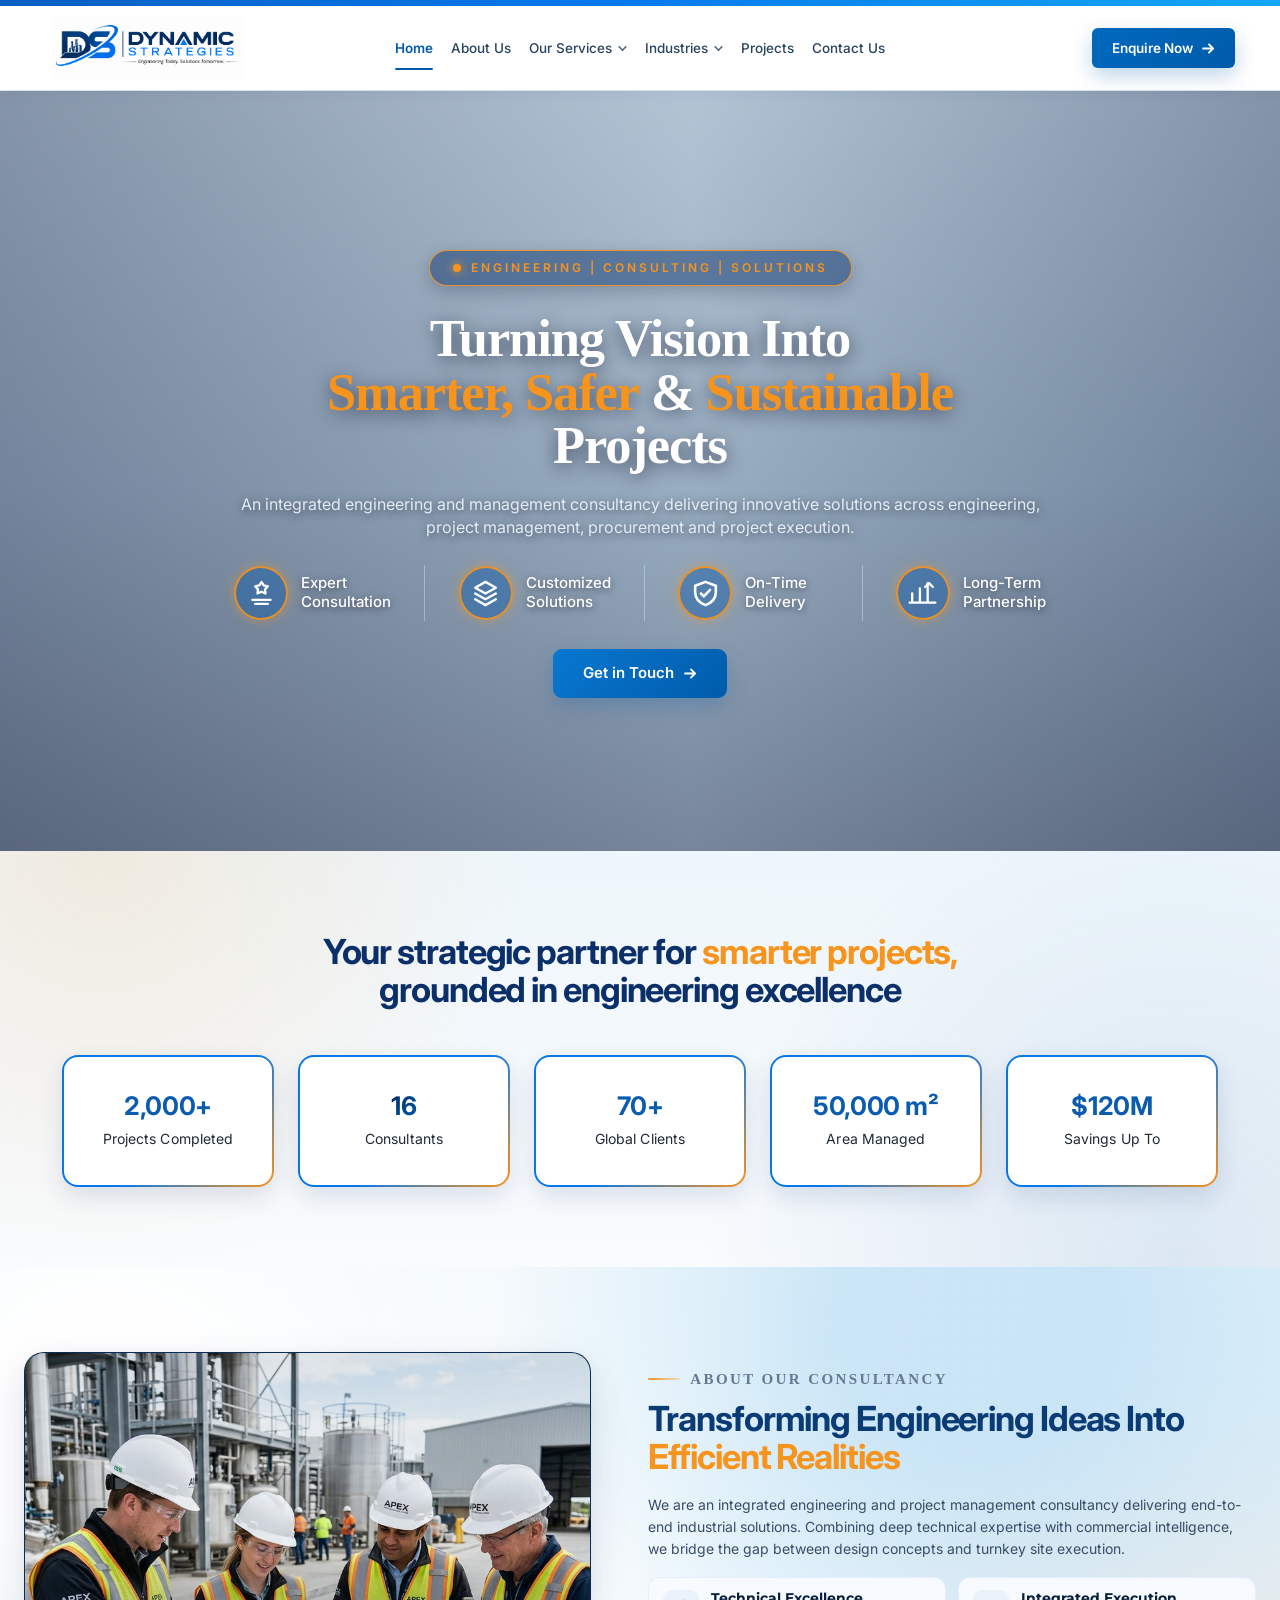
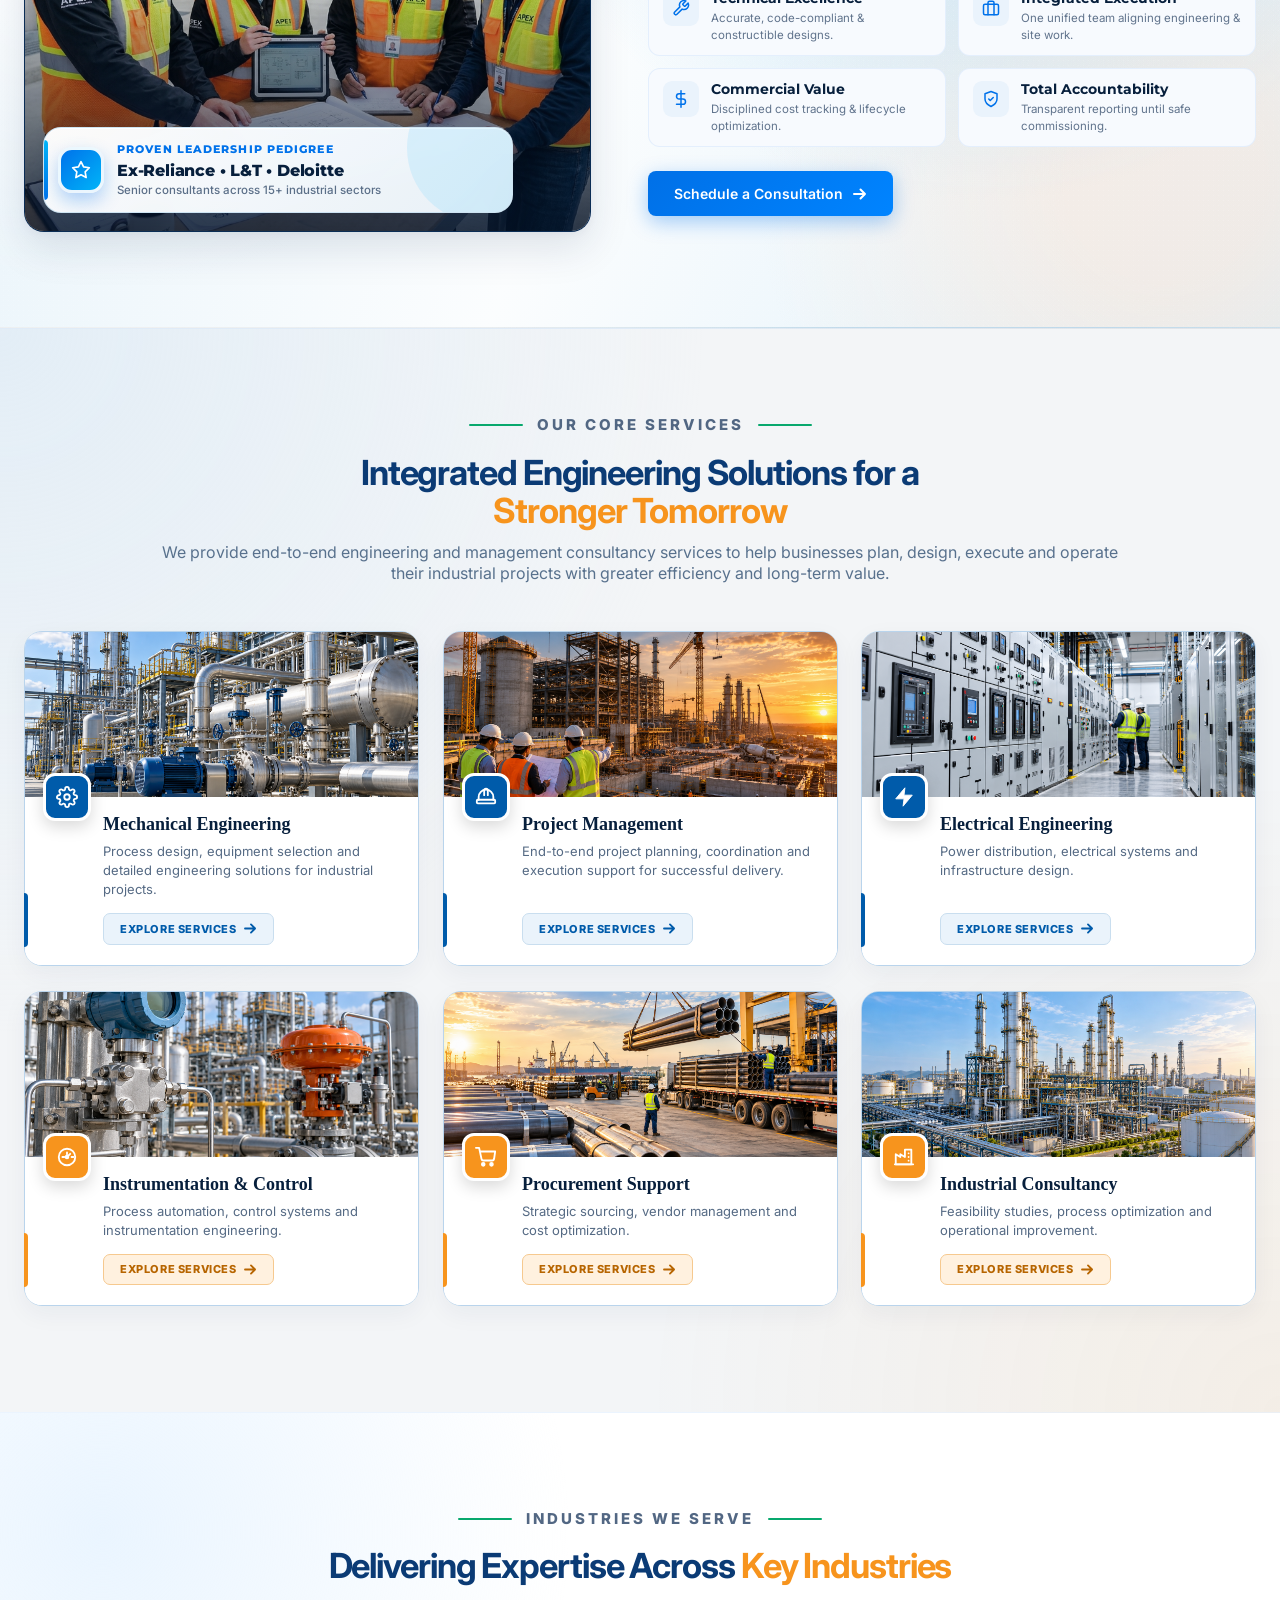
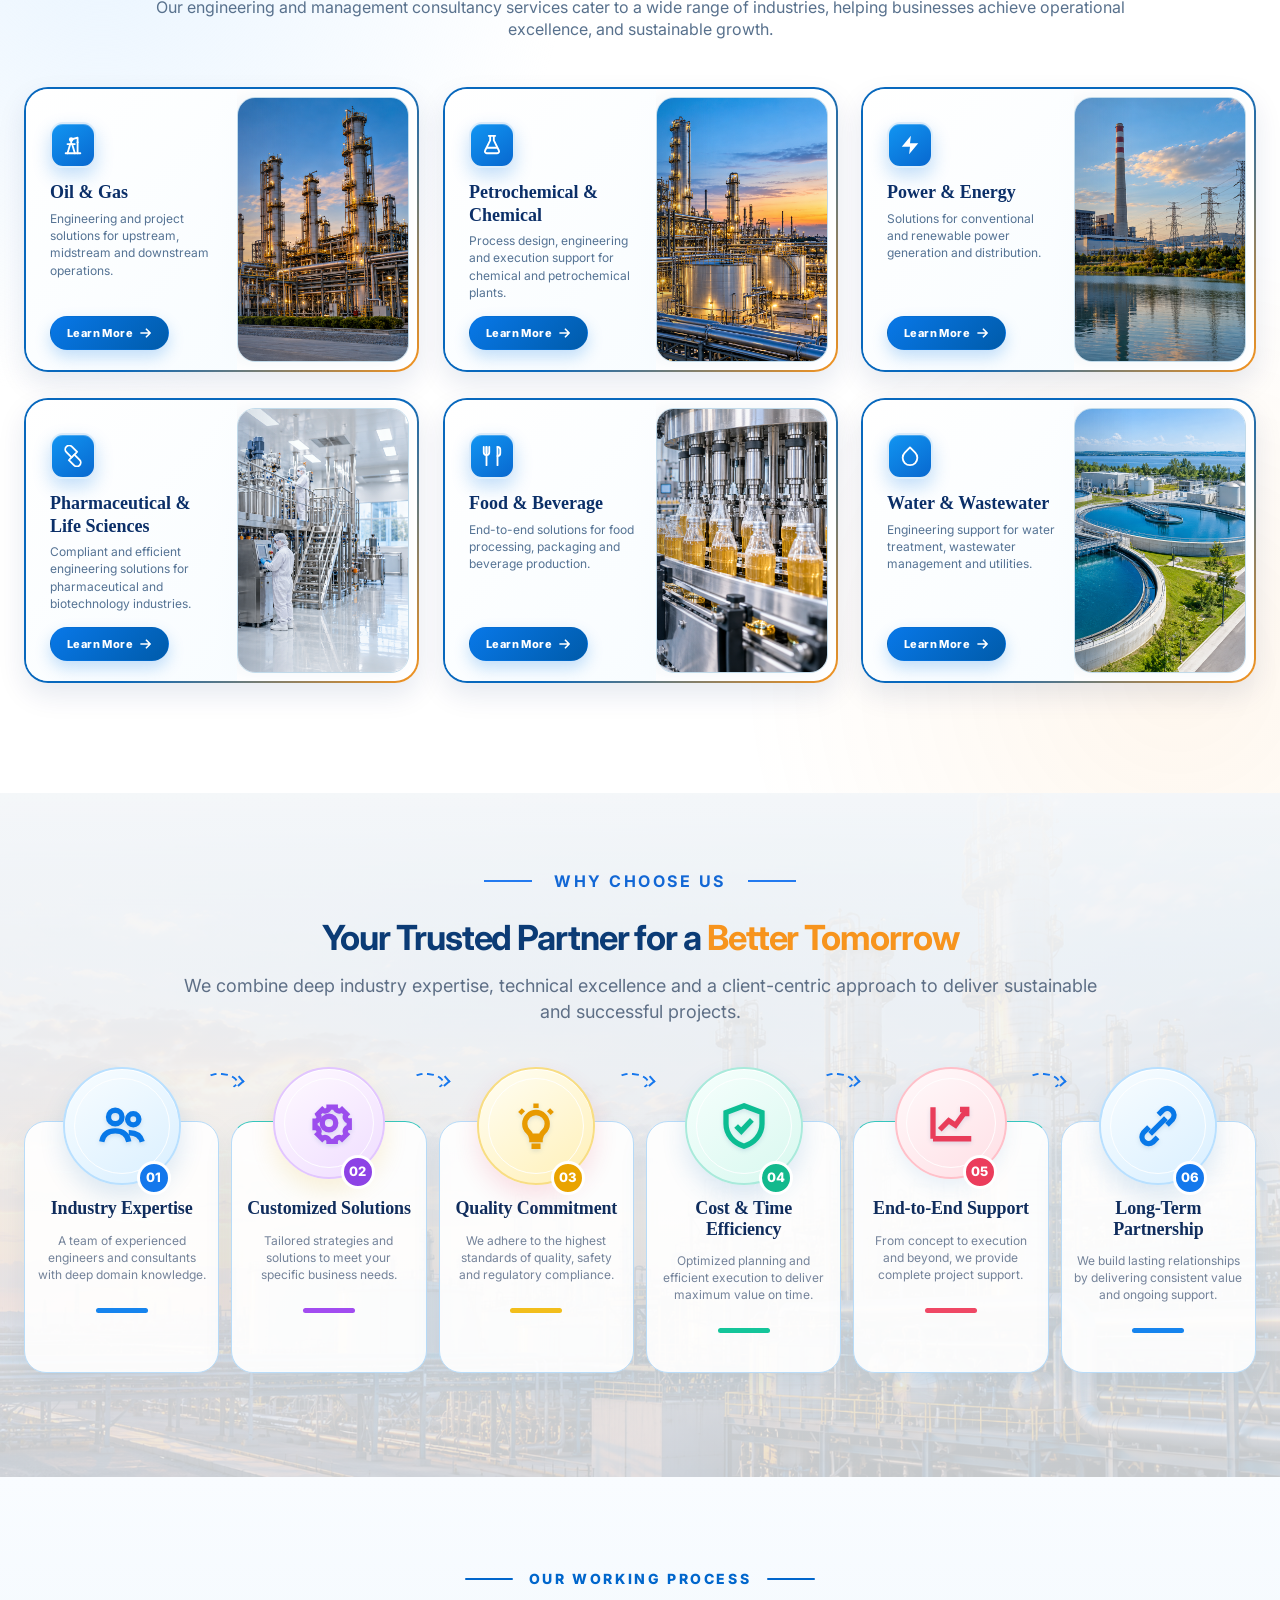
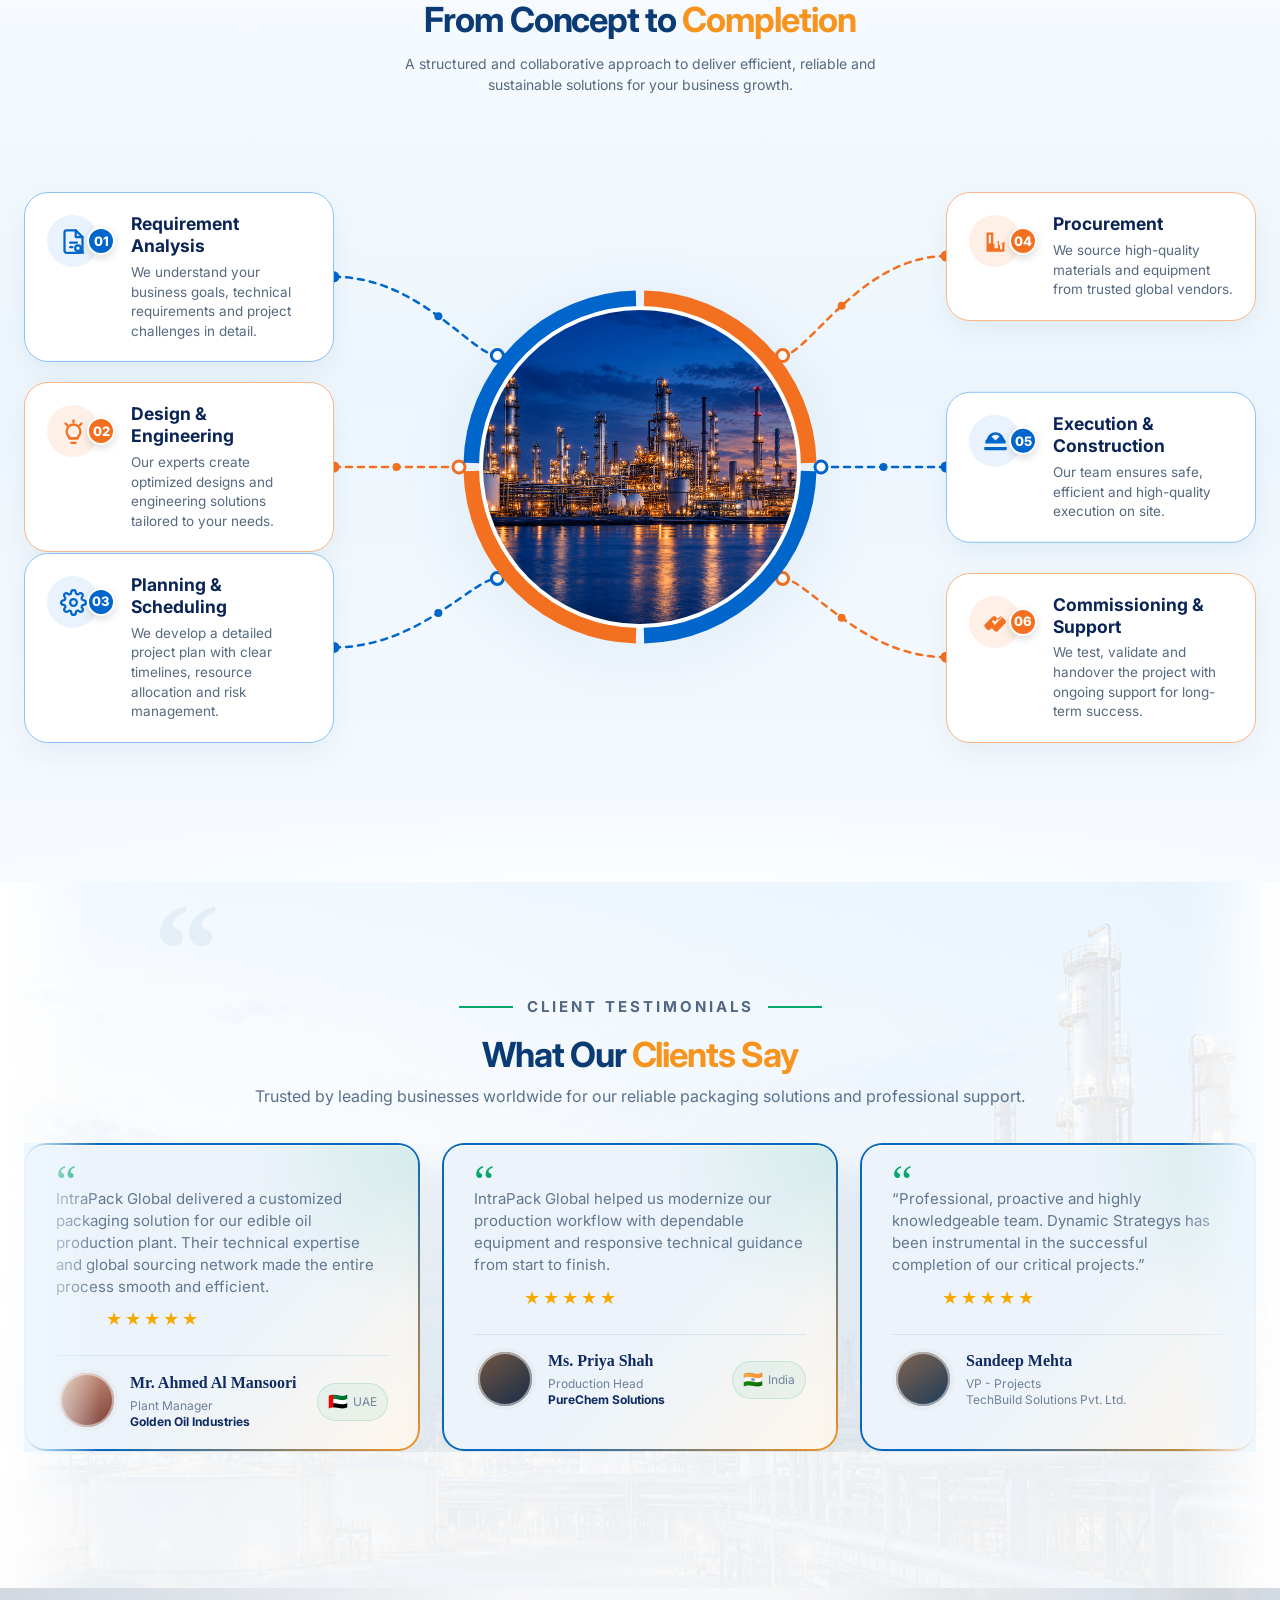
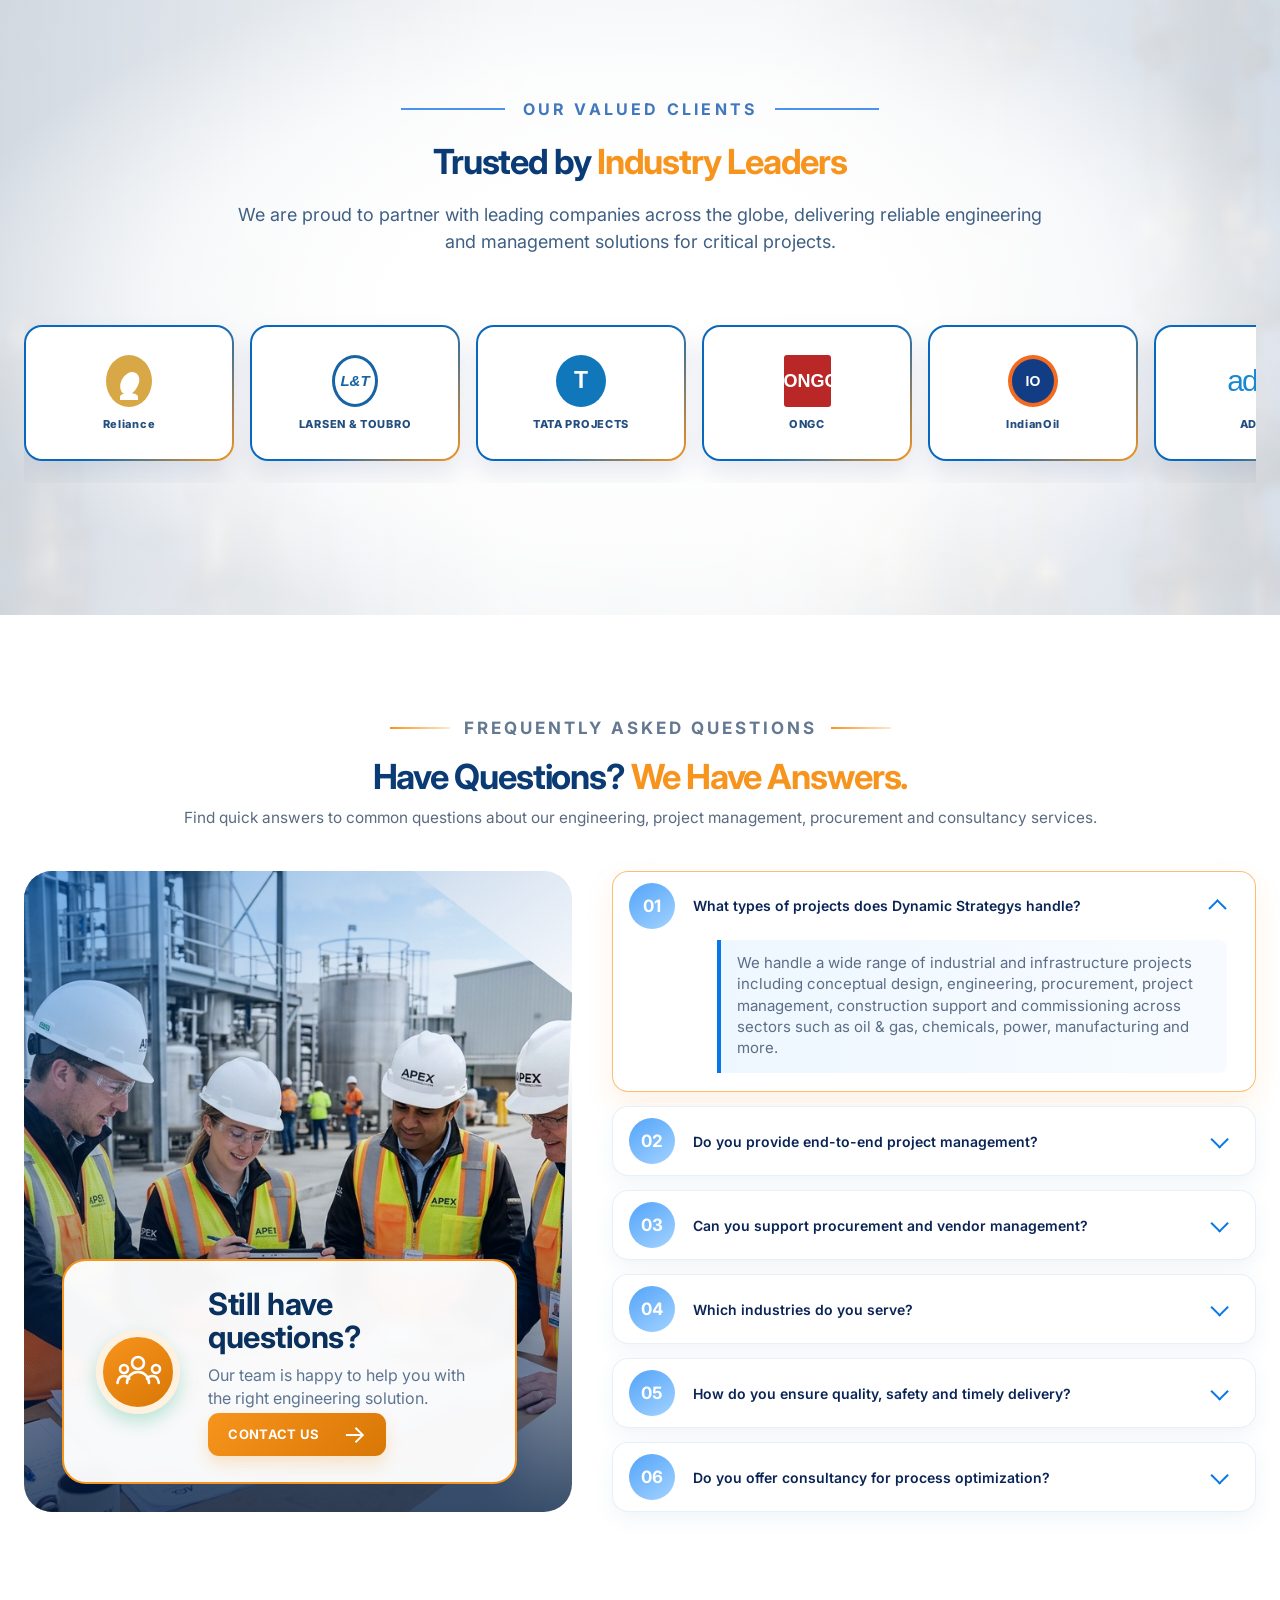
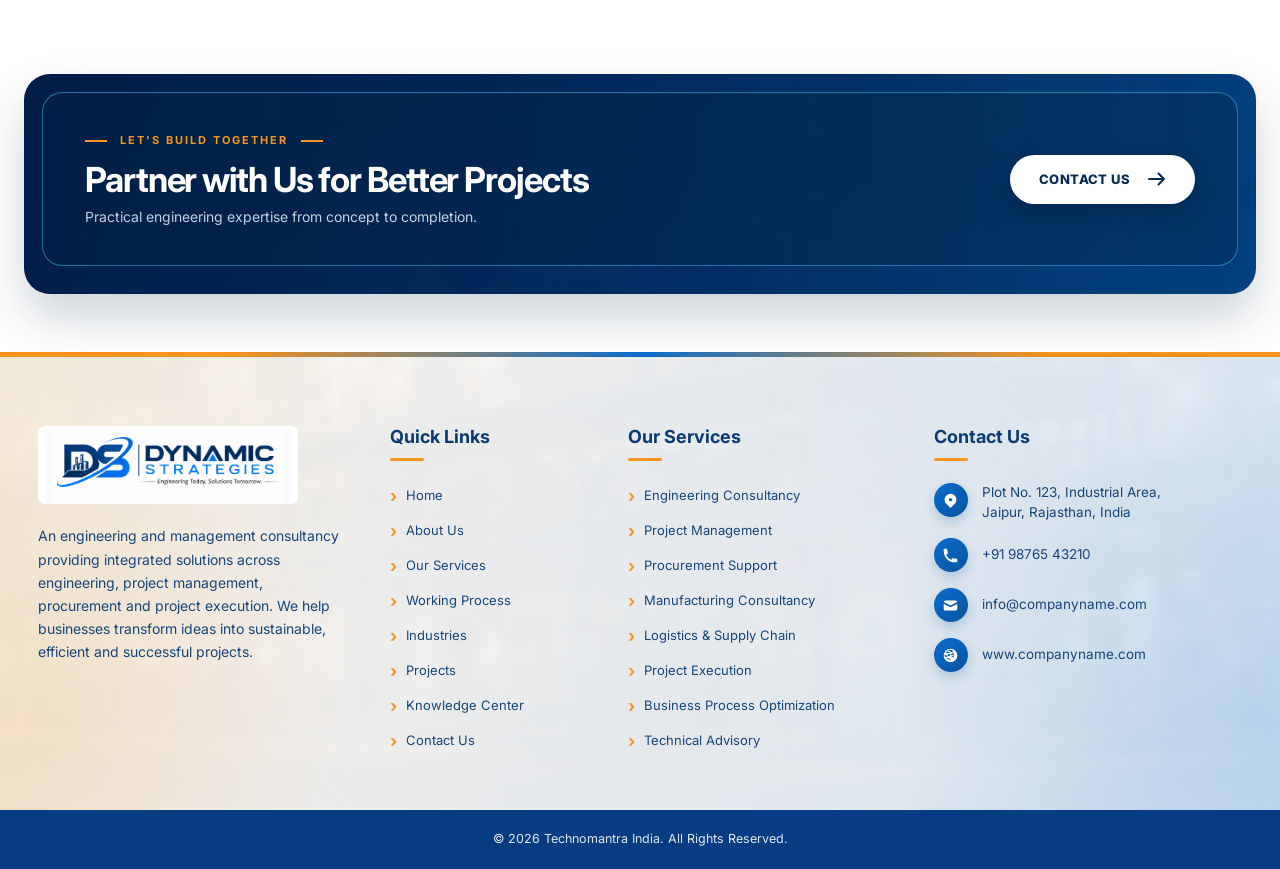
==== commit 4abf6139: "website" ====
--- a/index.html
+++ b/index.html
@@ -79,17 +79,14 @@
             <a class="nav-link" href="#projects">Projects</a>
           </li>
           <li class="nav-item">
-            <a class="nav-link" href="#knowledge">Knowledge Center</a>
-          </li>
-          <li class="nav-item">
             <a class="nav-link" href="pages/contact.html">Contact Us</a>
           </li>
         </ul>
 
         <!-- Mobile Only CTA inside Drawer -->
         <div class="mobile-nav-cta">
-          <a class="btn-touch mobile-btn-touch" href="pages/contact.html">
-            <span>Get in Touch</span>
+          <a class="btn-touch mobile-btn-touch open-enquiry-modal" href="#enquiryModal">
+            <span>Enquire Now</span>
             <svg class="arrow-right" viewBox="0 0 14 12" fill="none" stroke="currentColor" stroke-width="2"
               stroke-linecap="round" stroke-linejoin="round" aria-hidden="true">
               <path d="M1 6h11M7.5 1.5L12 6l-4.5 4.5" />
@@ -100,8 +97,8 @@
 
       <!-- Header Right: CTA Button & Mobile Hamburger -->
       <div class="header-right">
-        <a class="btn-touch header-btn-touch" href="pages/contact.html">
-          <span>Get in Touch</span>
+        <a class="btn-touch header-btn-touch open-enquiry-modal" href="#enquiryModal">
+          <span>Enquire Now</span>
           <svg class="arrow-right" viewBox="0 0 14 12" fill="none" stroke="currentColor" stroke-width="2"
             stroke-linecap="round" stroke-linejoin="round" aria-hidden="true">
             <path d="M1 6h11M7.5 1.5L12 6l-4.5 4.5" />
@@ -1562,6 +1559,265 @@
     </div>
   </footer>
 
+  <!-- ==========================================================================
+       ENQUIRE NOW POPUP MODAL (Exact Match to User Reference Mockup)
+       ========================================================================== -->
+  <div class="enquiry-modal-backdrop" id="enquiryModal" role="dialog" aria-modal="true" aria-labelledby="enquiryModalTitle" aria-hidden="true">
+    <div class="enquiry-modal-overlay" data-close-modal></div>
+    
+    <div class="enquiry-modal-container">
+      <!-- Close Button (X) -->
+      <button type="button" class="enquiry-modal-close" data-close-modal aria-label="Close Enquiry Form">
+        <svg viewBox="0 0 24 24" fill="none" stroke="currentColor" stroke-width="2.2" stroke-linecap="round" stroke-linejoin="round">
+          <line x1="18" y1="6" x2="6" y2="18" />
+          <line x1="6" y1="6" x2="18" y2="18" />
+        </svg>
+      </button>
+
+      <div class="enquiry-modal-layout">
+        <!-- Left Visual & Value Proposition Column -->
+        <div class="enquiry-modal-left">
+          <div class="enquiry-left-overlay"></div>
+          <div class="enquiry-left-content">
+            <div class="enquiry-left-kicker">
+              <span class="enquiry-dash">—</span>
+              <span>LET'S DISCUSS</span>
+            </div>
+            
+            <h3 class="enquiry-left-title">
+              Enquire Now<br />
+              for Your<br />
+              <span class="text-orange">Project Needs</span>
+            </h3>
+            
+            <p class="enquiry-left-desc">
+              Share your requirements and our team will get back to you with the right solution for your business.
+            </p>
+
+            <!-- Bottom Floating Trust Card -->
+            <div class="enquiry-trust-card">
+              <!-- Item 1 -->
+              <div class="enquiry-trust-item">
+                <div class="enquiry-trust-icon">
+                  <svg viewBox="0 0 24 24" fill="none" stroke="currentColor" stroke-width="2" stroke-linecap="round" stroke-linejoin="round">
+                    <path d="M21 15a2 2 0 0 1-2 2H7l-4 4V5a2 2 0 0 1 2-2h14a2 2 0 0 1 2 2z"/>
+                  </svg>
+                </div>
+                <div class="enquiry-trust-meta">
+                  <b>Quick Response</b>
+                  <span>We usually respond within 24 hours</span>
+                </div>
+              </div>
+
+              <!-- Item 2 -->
+              <div class="enquiry-trust-item">
+                <div class="enquiry-trust-icon">
+                  <svg viewBox="0 0 24 24" fill="none" stroke="currentColor" stroke-width="2" stroke-linecap="round" stroke-linejoin="round">
+                    <circle cx="12" cy="12" r="3"/>
+                    <path d="M19.4 15a1.65 1.65 0 0 0 .33 1.82l.06.06a2 2 0 0 1 0 2.83 2 2 0 0 1-2.83 0l-.06-.06a1.65 1.65 0 0 0-1.82-.33 1.65 1.65 0 0 0-1 1.51V21a2 2 0 0 1-2 2 2 2 0 0 1-2-2v-.09A1.65 1.65 0 0 0 9 19.4a1.65 1.65 0 0 0-1.82.33l-.06.06a2 2 0 0 1-2.83 0 2 2 0 0 1 0-2.83l.06-.06a1.65 1.65 0 0 0 .33-1.82 1.65 1.65 0 0 0-1.51-1H3a2 2 0 0 1-2-2 2 2 0 0 1 2-2h.09A1.65 1.65 0 0 0 4.6 9a1.65 1.65 0 0 0-.33-1.82l-.06-.06a2 2 0 0 1 0-2.83 2 2 0 0 1 2.83 0l.06.06a1.65 1.65 0 0 0 1.82.33H9a1.65 1.65 0 0 0 1-1.51V3a2 2 0 0 1 2-2 2 2 0 0 1 2 2v.09a1.65 1.65 0 0 0 1 1.51 1.65 1.65 0 0 0 1.82-.33l.06-.06a2 2 0 0 1 2.83 0 2 2 0 0 1 0 2.83l-.06.06a1.65 1.65 0 0 0-.33 1.82V9a1.65 1.65 0 0 0 1.51 1H21a2 2 0 0 1 2 2 2 2 0 0 1-2 2h-.09a1.65 1.65 0 0 0-1.51 1z"/>
+                  </svg>
+                </div>
+                <div class="enquiry-trust-meta">
+                  <b>Expert Consultation</b>
+                  <span>Tailored solutions for your project</span>
+                </div>
+              </div>
+
+              <!-- Item 3 -->
+              <div class="enquiry-trust-item">
+                <div class="enquiry-trust-icon">
+                  <svg viewBox="0 0 24 24" fill="none" stroke="currentColor" stroke-width="2" stroke-linecap="round" stroke-linejoin="round">
+                    <path d="M14 2H6a2 2 0 0 0-2 2v16a2 2 0 0 0 2 2h12a2 2 0 0 0 2-2V8z"/>
+                    <polyline points="14 2 14 8 20 8"/>
+                    <line x1="16" y1="13" x2="8" y2="13"/>
+                    <line x1="16" y1="17" x2="8" y2="17"/>
+                  </svg>
+                </div>
+                <div class="enquiry-trust-meta">
+                  <b>Confidential Inquiry</b>
+                  <span>Your information is always secure</span>
+                </div>
+              </div>
+
+              <!-- Item 4 -->
+              <div class="enquiry-trust-item">
+                <div class="enquiry-trust-icon">
+                  <svg viewBox="0 0 24 24" fill="none" stroke="currentColor" stroke-width="2" stroke-linecap="round" stroke-linejoin="round">
+                    <path d="M17 21v-2a4 4 0 0 0-4-4H5a4 4 0 0 0-4 4v2"/>
+                    <circle cx="9" cy="7" r="4"/>
+                    <path d="M23 21v-2a4 4 0 0 0-3-3.87"/>
+                    <path d="M16 3.13a4 4 0 0 1 0 7.75"/>
+                  </svg>
+                </div>
+                <div class="enquiry-trust-meta">
+                  <b>Trusted by Industry Leaders</b>
+                  <span>Proven expertise across 15+ industries</span>
+                </div>
+              </div>
+            </div>
+          </div>
+        </div>
+
+        <!-- Right Interactive Form Column -->
+        <div class="enquiry-modal-right">
+          <div class="enquiry-right-kicker">
+            <span class="enquiry-dash">—</span>
+            <span>GET IN TOUCH</span>
+          </div>
+
+          <h2 class="enquiry-right-title" id="enquiryModalTitle">Enquire Now</h2>
+          <p class="enquiry-right-desc">
+            Fill out the form and our team will get back to you shortly with the best solution for your requirements.
+          </p>
+
+          <form class="enquiry-modal-form" id="enquiryModalForm">
+            <div class="enquiry-form-grid">
+              <!-- Full Name -->
+              <div class="enquiry-field-group">
+                <label for="eqFullName">Full Name <span class="required-star">*</span></label>
+                <div class="enquiry-input-wrap">
+                  <span class="enquiry-input-icon" aria-hidden="true">
+                    <svg viewBox="0 0 24 24" fill="none" stroke="currentColor" stroke-width="2"><path d="M20 21v-2a4 4 0 0 0-4-4H8a4 4 0 0 0-4 4v2"/><circle cx="12" cy="7" r="4"/></svg>
+                  </span>
+                  <input type="text" id="eqFullName" name="fullName" placeholder="Enter your full name" required />
+                </div>
+              </div>
+
+              <!-- Company Name -->
+              <div class="enquiry-field-group">
+                <label for="eqCompanyName">Company Name <span class="required-star">*</span></label>
+                <div class="enquiry-input-wrap">
+                  <span class="enquiry-input-icon" aria-hidden="true">
+                    <svg viewBox="0 0 24 24" fill="none" stroke="currentColor" stroke-width="2"><rect x="4" y="2" width="16" height="20" rx="2" ry="2"/><line x1="9" y1="22" x2="9" y2="22.01"/><line x1="15" y1="22" x2="15" y2="22.01"/><line x1="9" y1="6" x2="9" y2="6.01"/><line x1="15" y1="6" x2="15" y2="6.01"/><line x1="9" y1="10" x2="9" y2="10.01"/><line x1="15" y1="10" x2="15" y2="10.01"/><line x1="9" y1="14" x2="9" y2="14.01"/><line x1="15" y1="14" x2="15" y2="14.01"/><line x1="9" y1="18" x2="9" y2="18.01"/><line x1="15" y1="18" x2="15" y2="18.01"/></svg>
+                  </span>
+                  <input type="text" id="eqCompanyName" name="companyName" placeholder="Enter company name" required />
+                </div>
+              </div>
+
+              <!-- Email Address -->
+              <div class="enquiry-field-group">
+                <label for="eqEmail">Email Address <span class="required-star">*</span></label>
+                <div class="enquiry-input-wrap">
+                  <span class="enquiry-input-icon" aria-hidden="true">
+                    <svg viewBox="0 0 24 24" fill="none" stroke="currentColor" stroke-width="2"><path d="M4 4h16c1.1 0 2 .9 2 2v12c0 1.1-.9 2-2 2H4c-1.1 0-2-.9-2-2V6c0-1.1.9-2 2-2z"/><polyline points="22,6 12,13 2,6"/></svg>
+                  </span>
+                  <input type="email" id="eqEmail" name="email" placeholder="Enter your email address" required />
+                </div>
+              </div>
+
+              <!-- Phone Number -->
+              <div class="enquiry-field-group">
+                <label for="eqPhone">Phone Number <span class="required-star">*</span></label>
+                <div class="enquiry-input-wrap">
+                  <span class="enquiry-input-icon" aria-hidden="true">
+                    <svg viewBox="0 0 24 24" fill="none" stroke="currentColor" stroke-width="2"><path d="M22 16.92v3a2 2 0 0 1-2.18 2 19.79 19.79 0 0 1-8.63-3.07 19.5 19.5 0 0 1-6-6 19.79 19.79 0 0 1-3.07-8.67A2 2 0 0 1 4.11 2h3a2 2 0 0 1 2 1.72 12.84 12.84 0 0 0 .7 2.81 2 2 0 0 1-.45 2.11L8.09 9.91a16 16 0 0 0 6 6l1.27-1.27a2 2 0 0 1 2.11-.45 12.84 12.84 0 0 0 2.81.7A2 2 0 0 1 22 16.92z"/></svg>
+                  </span>
+                  <input type="tel" id="eqPhone" name="phone" placeholder="Enter your phone number" required />
+                </div>
+              </div>
+
+              <!-- Project Type -->
+              <div class="enquiry-field-group">
+                <label for="eqProjectType">Project Type <span class="required-star">*</span></label>
+                <div class="enquiry-input-wrap enquiry-select-wrap">
+                  <span class="enquiry-input-icon" aria-hidden="true">
+                    <svg viewBox="0 0 24 24" fill="none" stroke="currentColor" stroke-width="2"><line x1="8" y1="6" x2="21" y2="6"/><line x1="8" y1="12" x2="21" y2="12"/><line x1="8" y1="18" x2="21" y2="18"/><line x1="3" y1="6" x2="3.01" y2="6"/><line x1="3" y1="12" x2="3.01" y2="12"/><line x1="3" y1="18" x2="3.01" y2="18"/></svg>
+                  </span>
+                  <select id="eqProjectType" name="projectType" required>
+                    <option value="" disabled selected>Select project type</option>
+                    <option value="feed-engineering">FEED &amp; Detailed Engineering</option>
+                    <option value="project-governance">Disciplined Project Governance (PMC)</option>
+                    <option value="procurement-support">Procurement &amp; Vendor Management</option>
+                    <option value="site-supervision">Site Supervision &amp; Commissioning</option>
+                    <option value="plant-revamp">Plant Revamp &amp; Debottlenecking</option>
+                    <option value="safety-audit">Process Safety &amp; Hazop Studies</option>
+                    <option value="turnkey-consultancy">Turnkey Strategic Consultancy</option>
+                  </select>
+                </div>
+              </div>
+
+              <!-- Industry -->
+              <div class="enquiry-field-group">
+                <label for="eqIndustry">Industry <span class="required-star">*</span></label>
+                <div class="enquiry-input-wrap enquiry-select-wrap">
+                  <span class="enquiry-input-icon" aria-hidden="true">
+                    <svg viewBox="0 0 24 24" fill="none" stroke="currentColor" stroke-width="2"><path d="M18 20V10M12 20V4M6 20v-6"/></svg>
+                  </span>
+                  <select id="eqIndustry" name="industry" required>
+                    <option value="" disabled selected>Select industry</option>
+                    <option value="oil-gas">Oil &amp; Gas / Petrochemicals</option>
+                    <option value="chemicals">Chemicals &amp; Specialty Process</option>
+                    <option value="pharma">Pharmaceuticals &amp; Life Sciences</option>
+                    <option value="energy">Power &amp; Renewable Energy</option>
+                    <option value="water">Water &amp; Industrial Wastewater</option>
+                    <option value="food-beverage">Food &amp; Beverage Processing</option>
+                    <option value="manufacturing">Heavy Industrial Manufacturing</option>
+                    <option value="infrastructure">Infrastructure &amp; Civil Engineering</option>
+                  </select>
+                </div>
+              </div>
+
+              <!-- Project Requirements (Full width) -->
+              <div class="enquiry-field-group full-width">
+                <label for="eqRequirements">Project Requirements <span class="required-star">*</span></label>
+                <div class="enquiry-input-wrap textarea-wrap">
+                  <span class="enquiry-input-icon textarea-icon" aria-hidden="true">
+                    <svg viewBox="0 0 24 24" fill="none" stroke="currentColor" stroke-width="2"><path d="M14 2H6a2 2 0 0 0-2 2v16a2 2 0 0 0 2 2h12a2 2 0 0 0 2-2V8z"/><polyline points="14 2 14 8 20 8"/><line x1="16" y1="13" x2="8" y2="13"/><line x1="16" y1="17" x2="8" y2="17"/></svg>
+                  </span>
+                  <textarea id="eqRequirements" name="requirements" rows="3" placeholder="Tell us about your project requirements..." required></textarea>
+                </div>
+              </div>
+
+              <!-- Project Location -->
+              <div class="enquiry-field-group">
+                <label for="eqLocation">Project Location</label>
+                <div class="enquiry-input-wrap">
+                  <span class="enquiry-input-icon" aria-hidden="true">
+                    <svg viewBox="0 0 24 24" fill="none" stroke="currentColor" stroke-width="2"><path d="M21 10c0 7-9 13-9 13s-9-6-9-13a9 9 0 0 1 18 0z"/><circle cx="12" cy="10" r="3"/></svg>
+                  </span>
+                  <input type="text" id="eqLocation" name="location" placeholder="Enter project location" />
+                </div>
+              </div>
+
+              <!-- Expected Timeline -->
+              <div class="enquiry-field-group">
+                <label for="eqTimeline">Expected Timeline</label>
+                <div class="enquiry-input-wrap enquiry-select-wrap">
+                  <span class="enquiry-input-icon" aria-hidden="true">
+                    <svg viewBox="0 0 24 24" fill="none" stroke="currentColor" stroke-width="2"><rect x="3" y="4" width="18" height="18" rx="2" ry="2"/><line x1="16" y1="2" x2="16" y2="6"/><line x1="8" y1="2" x2="8" y2="6"/><line x1="3" y1="10" x2="21" y2="10"/></svg>
+                  </span>
+                  <select id="eqTimeline" name="timeline">
+                    <option value="" disabled selected>Select timeline</option>
+                    <option value="immediate">Immediate (&lt; 1 month)</option>
+                    <option value="1-3-months">1 – 3 Months</option>
+                    <option value="3-6-months">3 – 6 Months</option>
+                    <option value="planning">6+ Months (Planning Stage)</option>
+                  </select>
+                </div>
+              </div>
+            </div>
+
+            <!-- Agreement Checkbox -->
+            <div class="enquiry-checkbox-row">
+              <label class="enquiry-checkbox-label">
+                <input type="checkbox" name="consent" required checked />
+                <span class="checkbox-text">I agree to be contacted by Dynamic Strategys regarding my inquiry.</span>
+              </label>
+            </div>
+
+            <!-- Submit Button -->
+            <button type="submit" class="btn-enquiry-submit">
+              <span>Submit Enquiry</span>
+              <svg class="arrow-right" viewBox="0 0 14 12" fill="none" stroke="currentColor" stroke-width="2.2" stroke-linecap="round" stroke-linejoin="round" aria-hidden="true">
+                <path d="M1 6h11M7.5 1.5L12 6l-4.5 4.5" />
+              </svg>
+            </button>
+          </form>
+        </div>
+      </div>
+    </div>
+  </div>
+
   <script src="script.js"></script>
 </body>
 
--- a/styles.css
+++ b/styles.css
@@ -8855,3 +8855,418 @@
     letter-spacing: -0.7px !important;
   }
 }
+
+/* ==========================================================================
+   ENQUIRE NOW POPUP MODAL (Executive Dual-Column Modal System)
+   ========================================================================== */
+.enquiry-modal-backdrop {
+  position: fixed;
+  inset: 0;
+  z-index: 999999;
+  display: flex;
+  align-items: center;
+  justify-content: center;
+  padding: clamp(14px, 2.5vw, 32px);
+  opacity: 0;
+  visibility: hidden;
+  transition: opacity 0.3s cubic-bezier(0.16, 1, 0.3, 1), visibility 0.3s ease;
+}
+
+.enquiry-modal-backdrop.is-active {
+  opacity: 1;
+  visibility: visible;
+}
+
+.enquiry-modal-overlay {
+  position: absolute;
+  inset: 0;
+  background: rgba(2, 16, 36, 0.75);
+  backdrop-filter: blur(8px);
+  -webkit-backdrop-filter: blur(8px);
+  cursor: pointer;
+}
+
+.enquiry-modal-container {
+  position: relative;
+  z-index: 2;
+  width: 100%;
+  max-width: 1040px;
+  max-height: 92vh;
+  background: #ffffff;
+  border-radius: 28px;
+  box-shadow: 0 32px 85px rgba(0, 15, 45, 0.42);
+  border: 1px solid rgba(255, 255, 255, 0.35);
+  overflow: hidden;
+  transform: scale(0.94) translateY(12px);
+  transition: transform 0.32s cubic-bezier(0.16, 1, 0.3, 1);
+  display: flex;
+  flex-direction: column;
+}
+
+.enquiry-modal-backdrop.is-active .enquiry-modal-container {
+  transform: scale(1) translateY(0);
+}
+
+.enquiry-modal-close {
+  position: absolute;
+  top: 18px;
+  right: 20px;
+  z-index: 20;
+  width: 38px;
+  height: 38px;
+  border-radius: 50%;
+  background: #f1f5f9;
+  border: 1px solid rgba(0, 114, 234, 0.12);
+  display: grid;
+  place-items: center;
+  color: #475569;
+  cursor: pointer;
+  transition: all 0.22s ease;
+}
+
+.enquiry-modal-close svg {
+  width: 18px;
+  height: 18px;
+}
+
+.enquiry-modal-close:hover {
+  background: #e2e8f0;
+  color: #0b2545;
+  transform: rotate(90deg);
+}
+
+.enquiry-modal-layout {
+  display: grid;
+  grid-template-columns: 375px 1fr;
+  width: 100%;
+  max-height: 92vh;
+  overflow-y: auto;
+  scrollbar-width: thin;
+}
+
+/* Left Visual & Value Proposition Column */
+.enquiry-modal-left {
+  position: relative;
+  background: #021a38 url('assets/why-leaders-showcase.png') center top / cover no-repeat;
+  padding: 40px 32px;
+  display: flex;
+  flex-direction: column;
+  color: #ffffff;
+  min-height: 580px;
+}
+
+.enquiry-left-overlay {
+  position: absolute;
+  inset: 0;
+  background: linear-gradient(180deg, rgba(2, 22, 50, 0.88) 0%, rgba(2, 22, 50, 0.62) 42%, rgba(1, 14, 32, 0.96) 100%);
+  z-index: 1;
+}
+
+.enquiry-left-content {
+  position: relative;
+  z-index: 2;
+  display: flex;
+  flex-direction: column;
+  height: 100%;
+}
+
+.enquiry-left-kicker,
+.enquiry-right-kicker {
+  display: inline-flex;
+  align-items: center;
+  gap: 8px;
+  font-family: var(--font-brand, "Montserrat", sans-serif);
+  font-size: 12px;
+  font-weight: 800;
+  letter-spacing: 2px;
+  text-transform: uppercase;
+  margin-bottom: 12px;
+}
+
+.enquiry-left-kicker {
+  color: #ffffff;
+}
+
+.enquiry-dash {
+  color: #f7941d;
+  font-size: 15px;
+  font-weight: 900;
+}
+
+.enquiry-left-title {
+  font-family: var(--font-brand, "Montserrat", sans-serif);
+  font-size: clamp(28px, 2.5vw, 36px);
+  font-weight: 800;
+  line-height: 1.2;
+  letter-spacing: -0.6px;
+  color: #ffffff;
+  margin: 0 0 14px;
+}
+
+.enquiry-left-title .text-orange {
+  color: #f7941d;
+  background: linear-gradient(135deg, #f7941d 0%, #ff5722 100%);
+  -webkit-background-clip: text;
+  -webkit-text-fill-color: transparent;
+}
+
+.enquiry-left-desc {
+  font-size: 14px;
+  line-height: 1.6;
+  color: rgba(255, 255, 255, 0.85);
+  margin: 0 0 32px;
+}
+
+/* Bottom Floating Trust Card */
+.enquiry-trust-card {
+  background: rgba(0, 22, 50, 0.74);
+  border: 1px solid rgba(255, 255, 255, 0.15);
+  border-radius: 20px;
+  padding: 18px 20px;
+  margin-top: auto;
+  display: flex;
+  flex-direction: column;
+  gap: 13px;
+  backdrop-filter: blur(12px);
+}
+
+.enquiry-trust-item {
+  display: flex;
+  align-items: flex-start;
+  gap: 12px;
+}
+
+.enquiry-trust-icon {
+  width: 28px;
+  height: 28px;
+  border-radius: 50%;
+  border: 1.5px solid rgba(247, 148, 29, 0.6);
+  color: #f7941d;
+  display: grid;
+  place-items: center;
+  flex-shrink: 0;
+}
+
+.enquiry-trust-icon svg {
+  width: 14px;
+  height: 14px;
+}
+
+.enquiry-trust-meta {
+  display: flex;
+  flex-direction: column;
+}
+
+.enquiry-trust-meta b {
+  font-family: var(--font-brand, "Montserrat", sans-serif);
+  font-size: 13px;
+  font-weight: 700;
+  color: #ffffff;
+  line-height: 1.3;
+}
+
+.enquiry-trust-meta span {
+  font-size: 11.5px;
+  color: rgba(255, 255, 255, 0.72);
+  line-height: 1.4;
+}
+
+/* Right Interactive Form Column */
+.enquiry-modal-right {
+  padding: 38px 42px 34px;
+  background: #ffffff;
+  display: flex;
+  flex-direction: column;
+}
+
+.enquiry-right-kicker {
+  color: #0b2545;
+}
+
+.enquiry-right-title {
+  font-family: var(--font-brand, "Montserrat", sans-serif);
+  font-size: 32px;
+  font-weight: 800;
+  color: #0b2545;
+  margin: 0 0 6px;
+  letter-spacing: -0.5px;
+}
+
+.enquiry-right-desc {
+  font-size: 13.5px;
+  line-height: 1.55;
+  color: #64748b;
+  margin: 0 0 24px;
+}
+
+.enquiry-form-grid {
+  display: grid;
+  grid-template-columns: 1fr 1fr;
+  gap: 14px 18px;
+  margin-bottom: 16px;
+}
+
+.enquiry-field-group {
+  display: flex;
+  flex-direction: column;
+}
+
+.enquiry-field-group.full-width {
+  grid-column: 1 / -1;
+}
+
+.enquiry-field-group label {
+  font-size: 12px;
+  font-weight: 700;
+  color: #0b2545;
+  margin-bottom: 6px;
+}
+
+.required-star {
+  color: #ea580c;
+  font-weight: 900;
+}
+
+.enquiry-input-wrap {
+  position: relative;
+  display: flex;
+  align-items: center;
+  width: 100%;
+}
+
+.enquiry-input-icon {
+  position: absolute;
+  left: 12px;
+  color: #94a3b8;
+  display: grid;
+  place-items: center;
+  pointer-events: none;
+}
+
+.enquiry-input-icon svg {
+  width: 16px;
+  height: 16px;
+}
+
+.enquiry-input-wrap input,
+.enquiry-input-wrap select,
+.enquiry-input-wrap textarea {
+  width: 100%;
+  height: 42px;
+  padding: 0 14px 0 38px;
+  border: 1.5px solid #d0dbe7;
+  border-radius: 10px;
+  font-size: 13.5px;
+  color: #0f172a;
+  background: #ffffff;
+  transition: border-color 0.2s, box-shadow 0.2s;
+  font-family: inherit;
+}
+
+.enquiry-input-wrap select {
+  cursor: pointer;
+  appearance: auto;
+}
+
+.enquiry-input-wrap textarea {
+  height: auto;
+  min-height: 78px;
+  padding: 10px 14px 10px 38px;
+  resize: vertical;
+  line-height: 1.5;
+}
+
+.enquiry-input-wrap.textarea-wrap .textarea-icon {
+  top: 12px;
+}
+
+.enquiry-input-wrap input:focus,
+.enquiry-input-wrap select:focus,
+.enquiry-input-wrap textarea:focus {
+  border-color: #0072ea;
+  box-shadow: 0 0 0 3px rgba(0, 114, 234, 0.12);
+  outline: none;
+}
+
+.enquiry-checkbox-row {
+  margin-bottom: 20px;
+}
+
+.enquiry-checkbox-label {
+  display: inline-flex;
+  align-items: center;
+  gap: 10px;
+  cursor: pointer;
+}
+
+.enquiry-checkbox-label input {
+  width: 16px;
+  height: 16px;
+  accent-color: #f7941d;
+  cursor: pointer;
+}
+
+.checkbox-text {
+  font-size: 12.5px;
+  color: #475569;
+}
+
+/* Submit Button */
+.btn-enquiry-submit {
+  width: 100%;
+  height: 48px;
+  background: linear-gradient(135deg, #f7941d 0%, #ff5722 100%);
+  color: #ffffff;
+  font-family: var(--font-brand, "Montserrat", sans-serif);
+  font-size: 15px;
+  font-weight: 700;
+  border-radius: 12px;
+  border: none;
+  display: flex;
+  align-items: center;
+  justify-content: center;
+  gap: 10px;
+  cursor: pointer;
+  box-shadow: 0 8px 24px rgba(247, 148, 29, 0.35);
+  transition: all 0.25s ease;
+}
+
+.btn-enquiry-submit svg {
+  width: 16px;
+  height: 16px;
+  transition: transform 0.25s ease;
+}
+
+.btn-enquiry-submit:hover {
+  transform: translateY(-2px);
+  box-shadow: 0 12px 30px rgba(247, 148, 29, 0.5);
+}
+
+.btn-enquiry-submit:hover svg {
+  transform: translateX(3px);
+}
+
+/* Mobile Responsive */
+@media (max-width: 860px) {
+  .enquiry-modal-layout {
+    grid-template-columns: 1fr;
+  }
+
+  .enquiry-modal-left {
+    min-height: auto;
+    padding: 30px 22px;
+  }
+
+  .enquiry-trust-card {
+    display: none;
+  }
+
+  .enquiry-modal-right {
+    padding: 28px 22px 30px;
+  }
+
+  .enquiry-form-grid {
+    grid-template-columns: 1fr;
+    gap: 12px;
+  }
+}
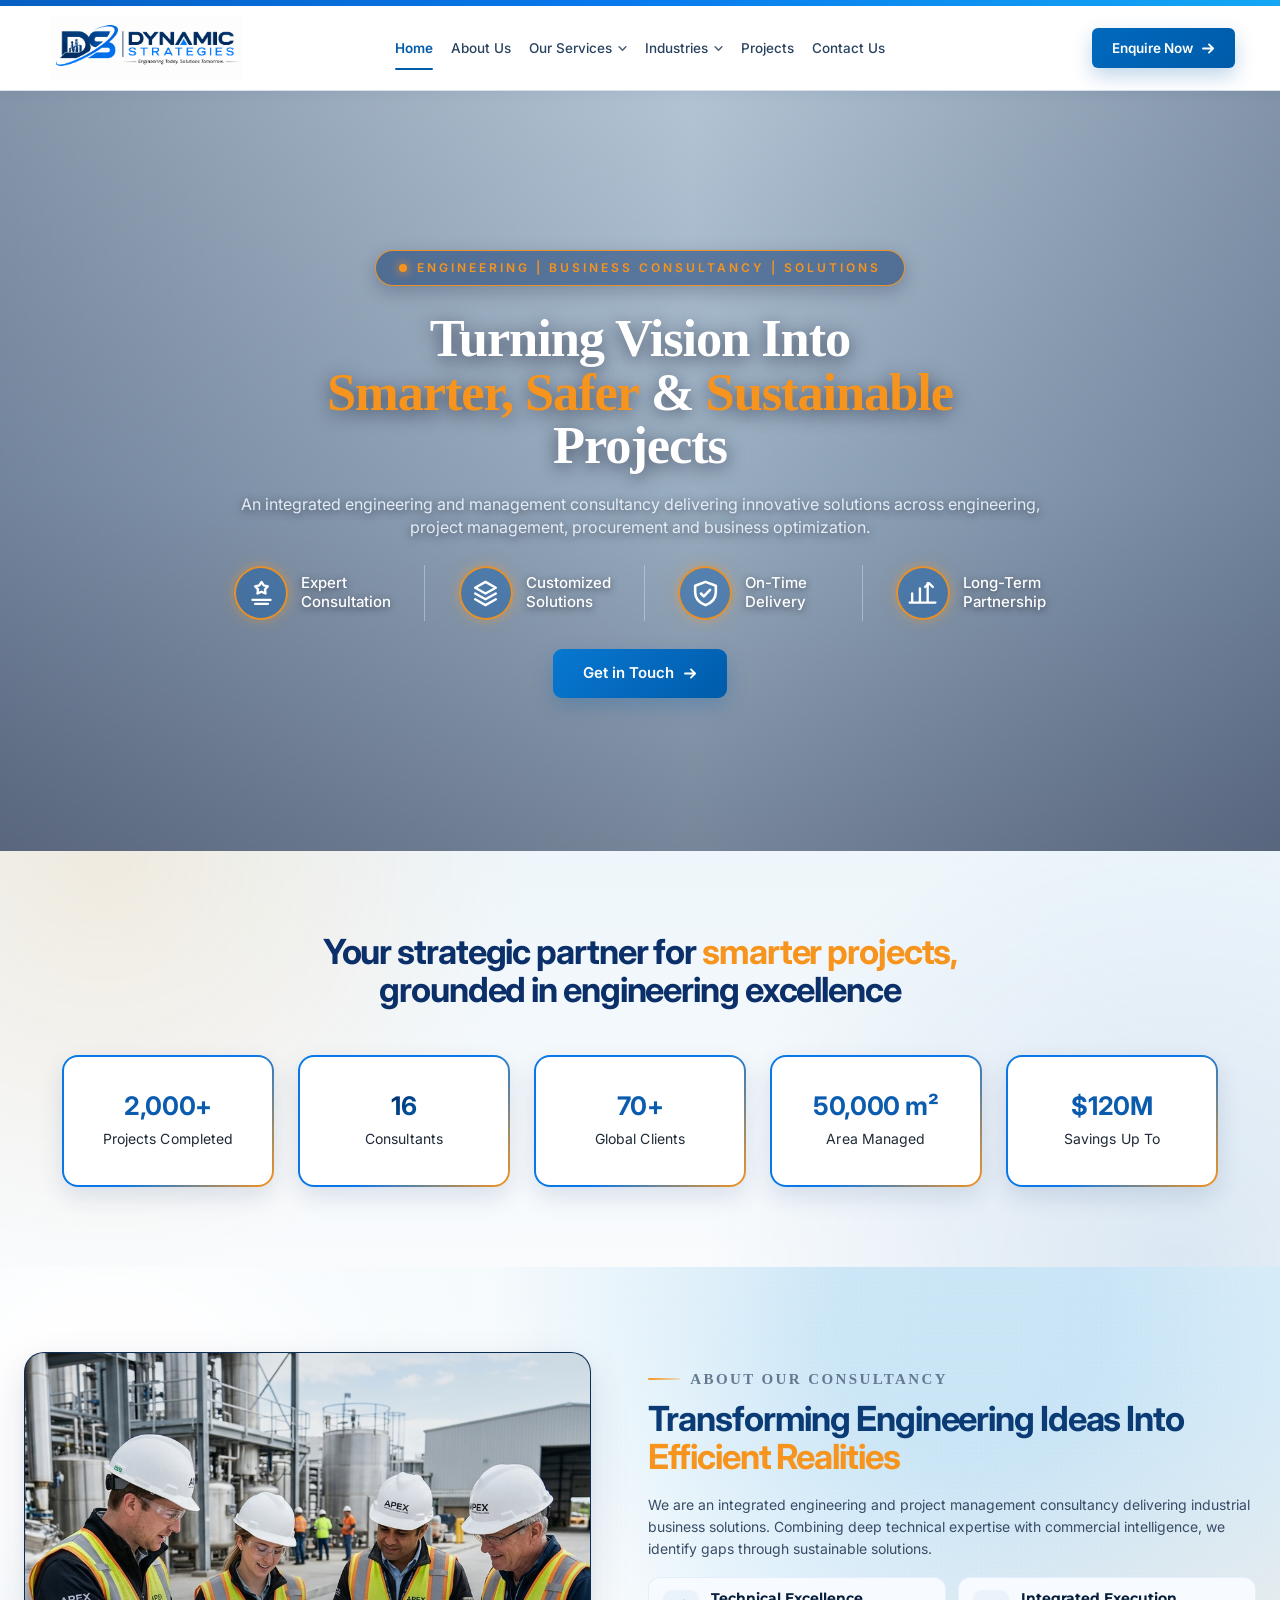
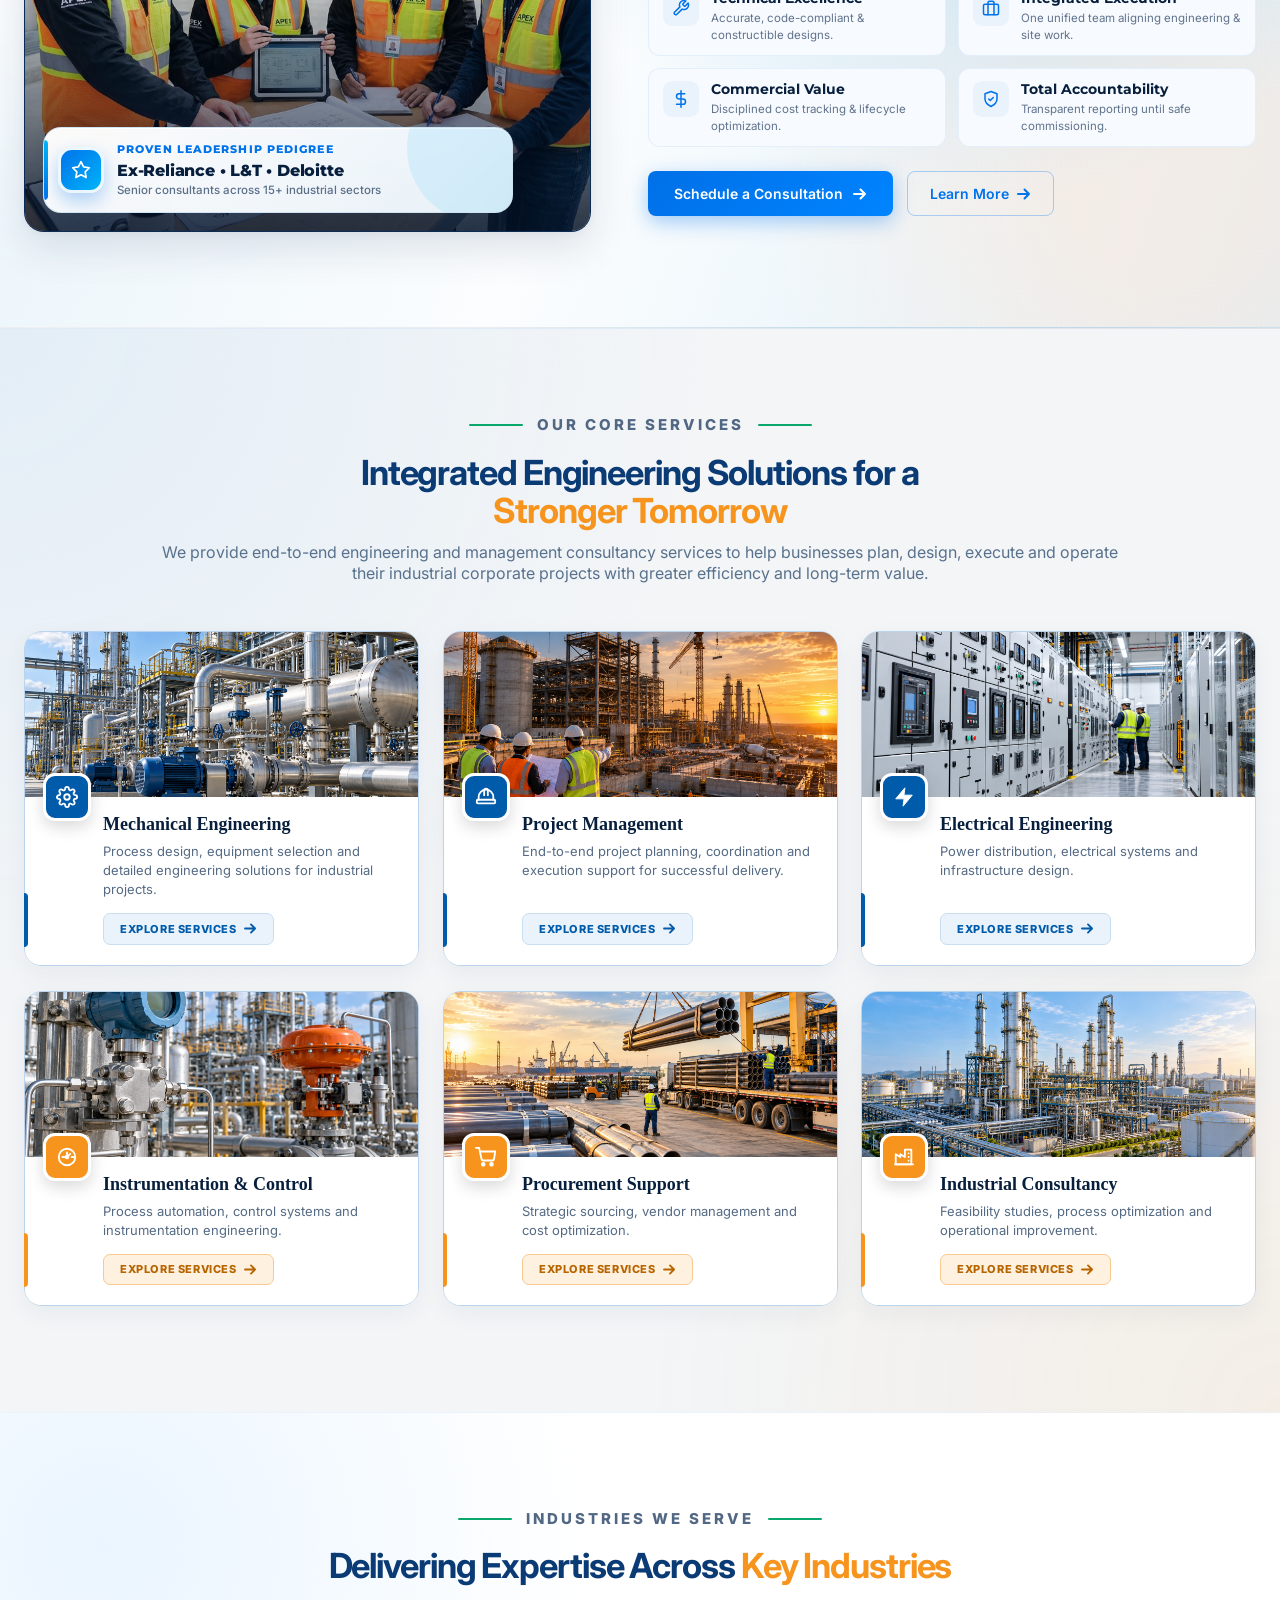
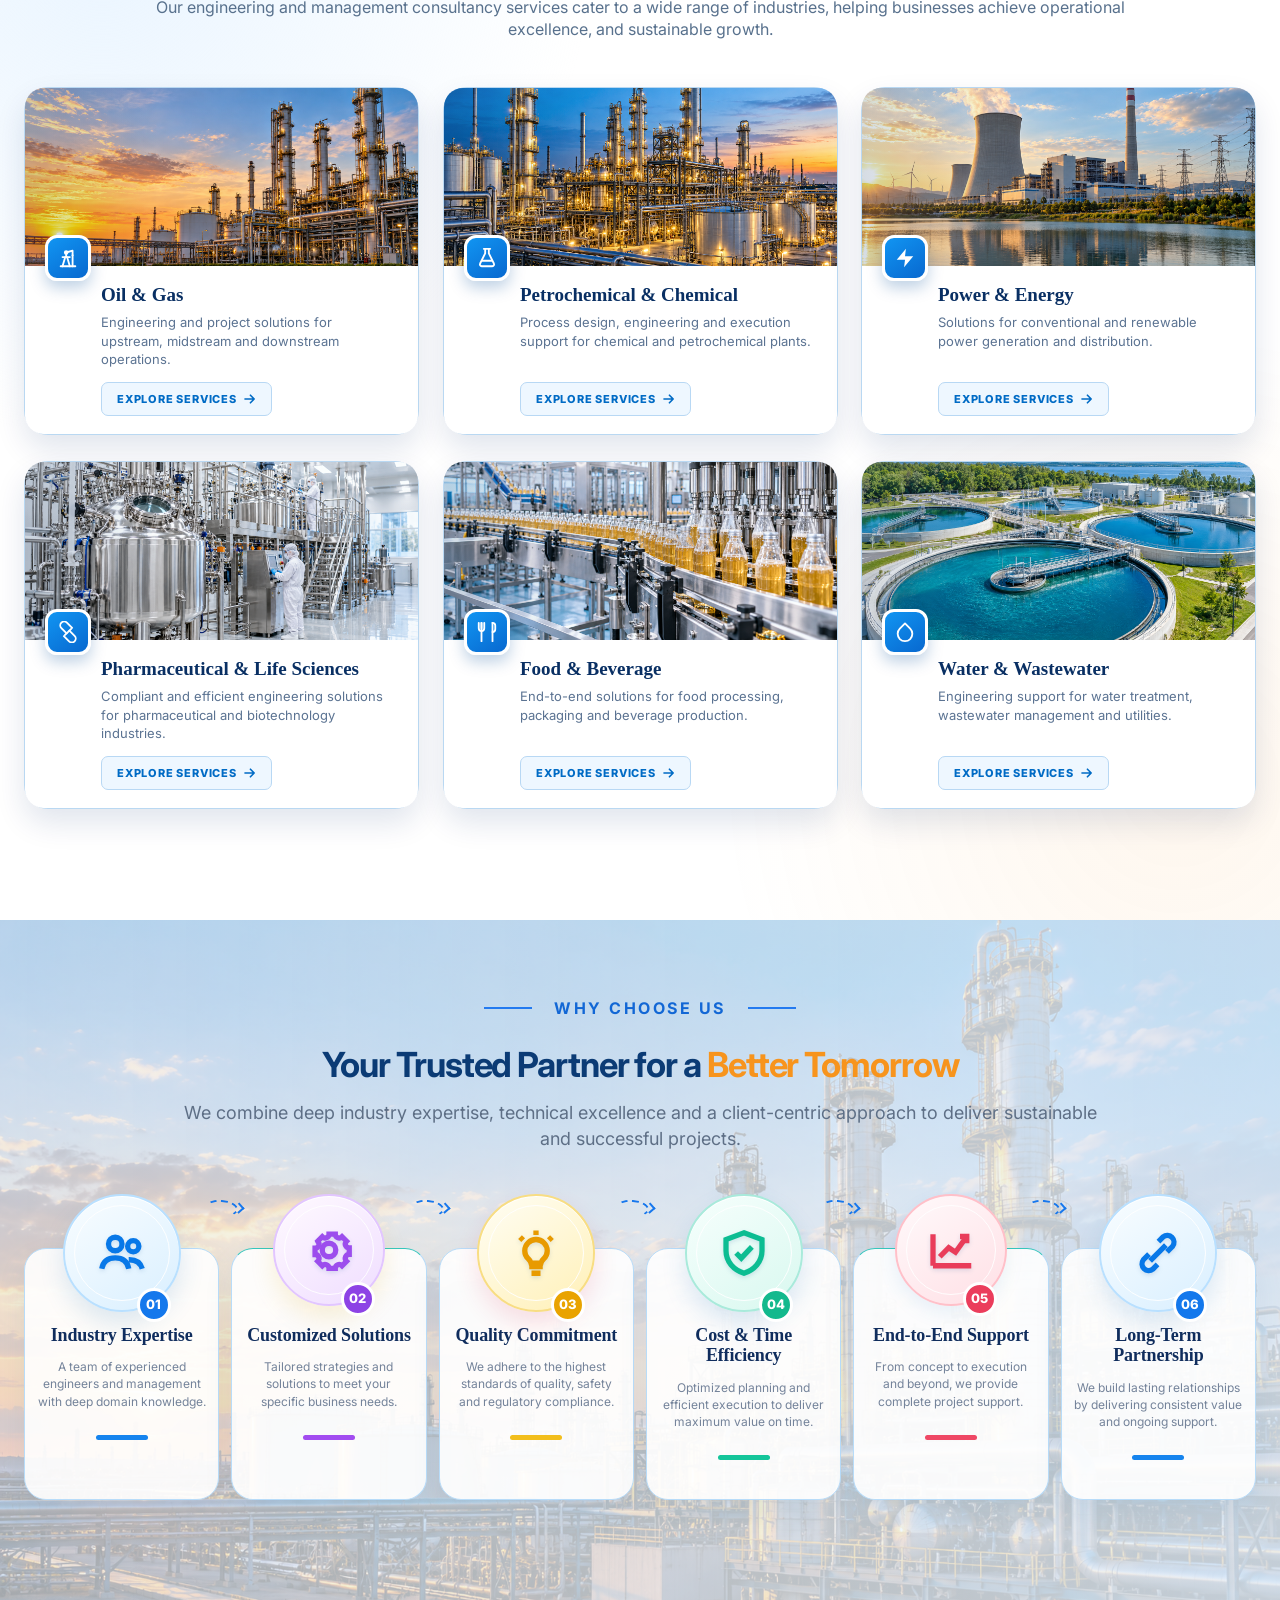
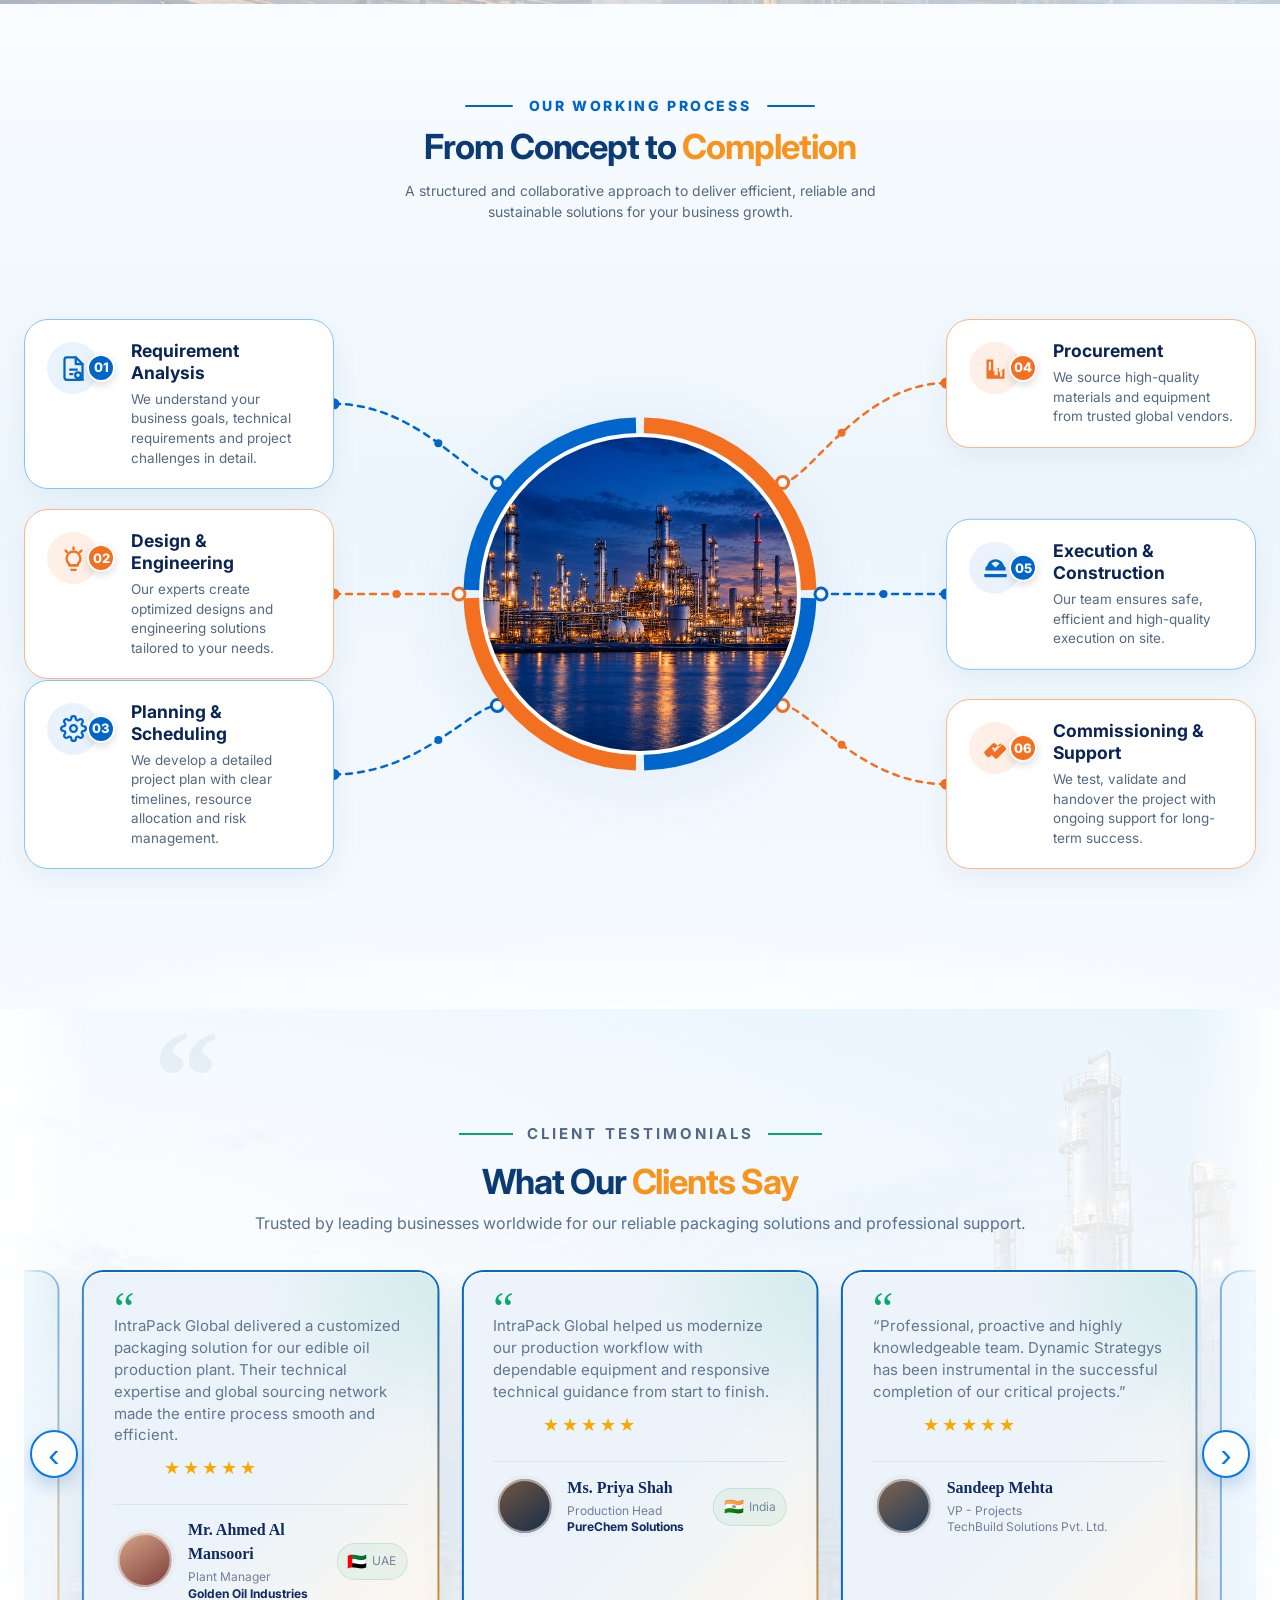
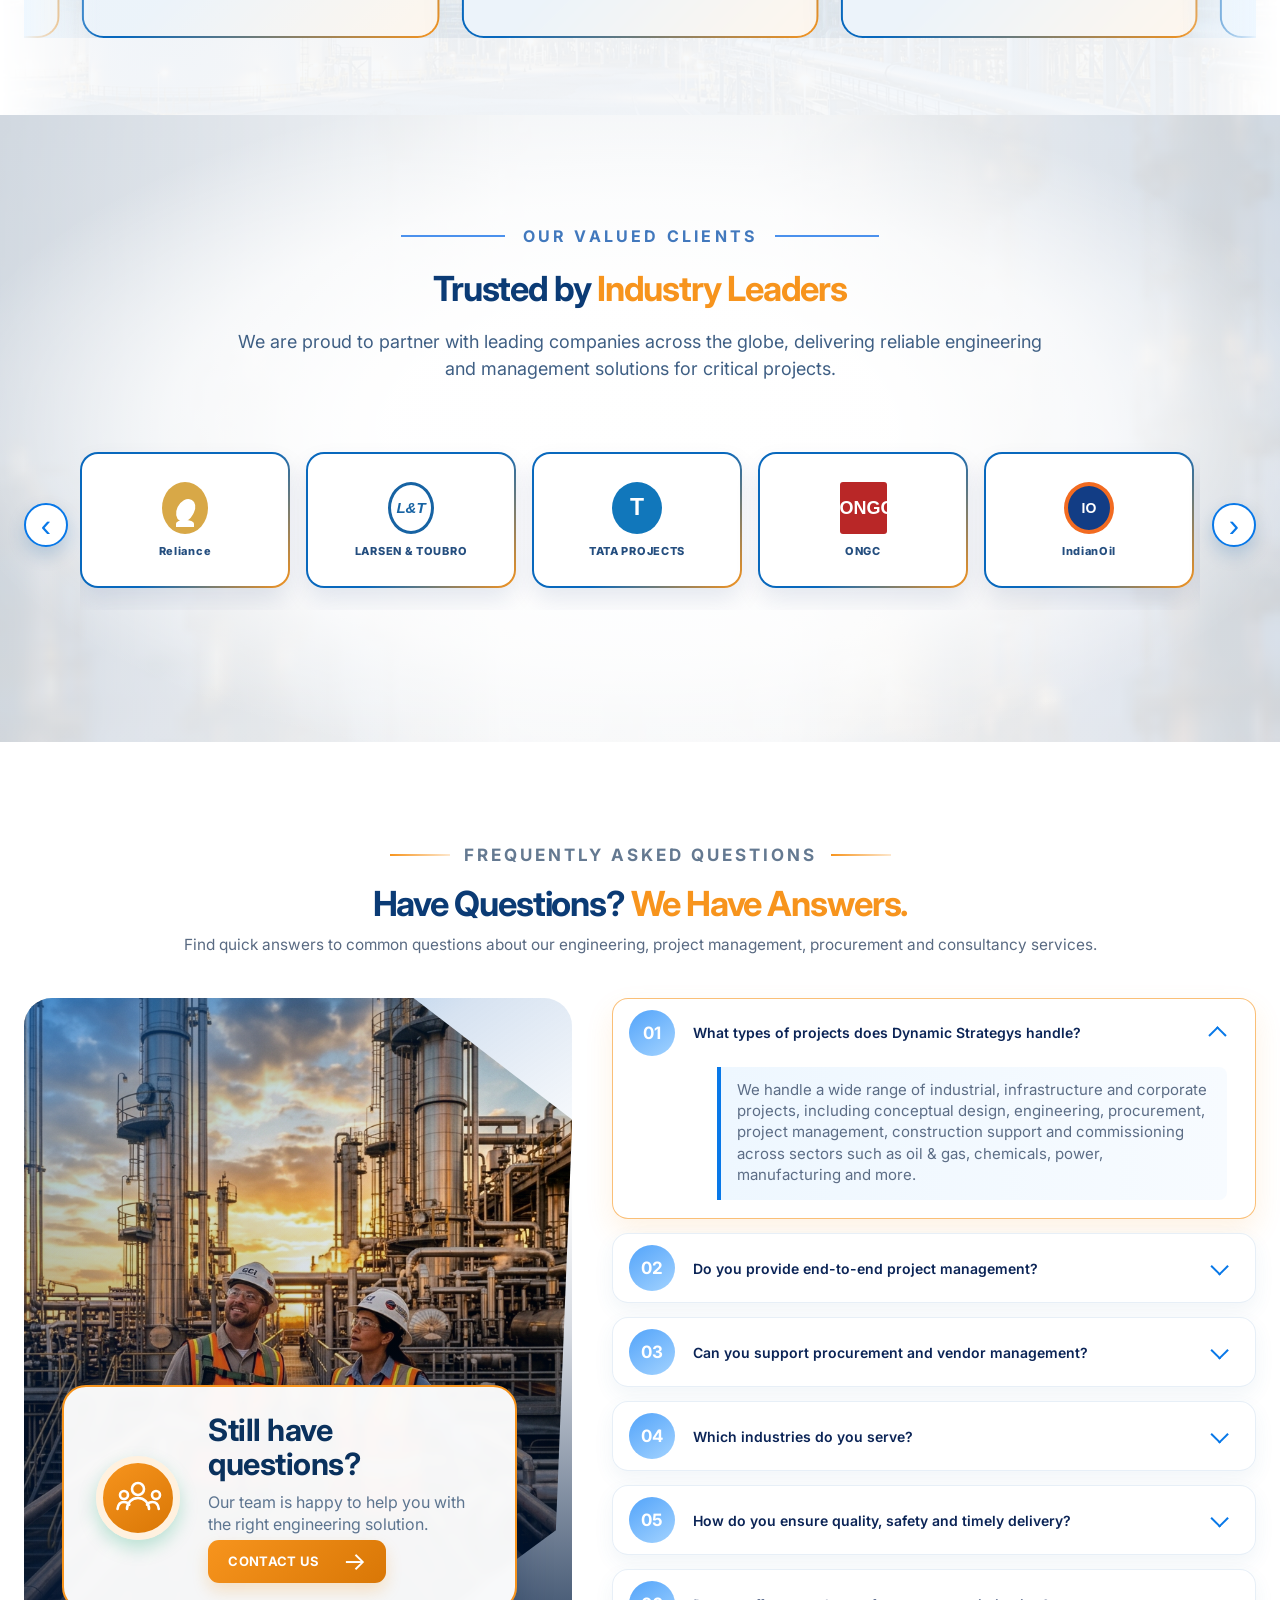
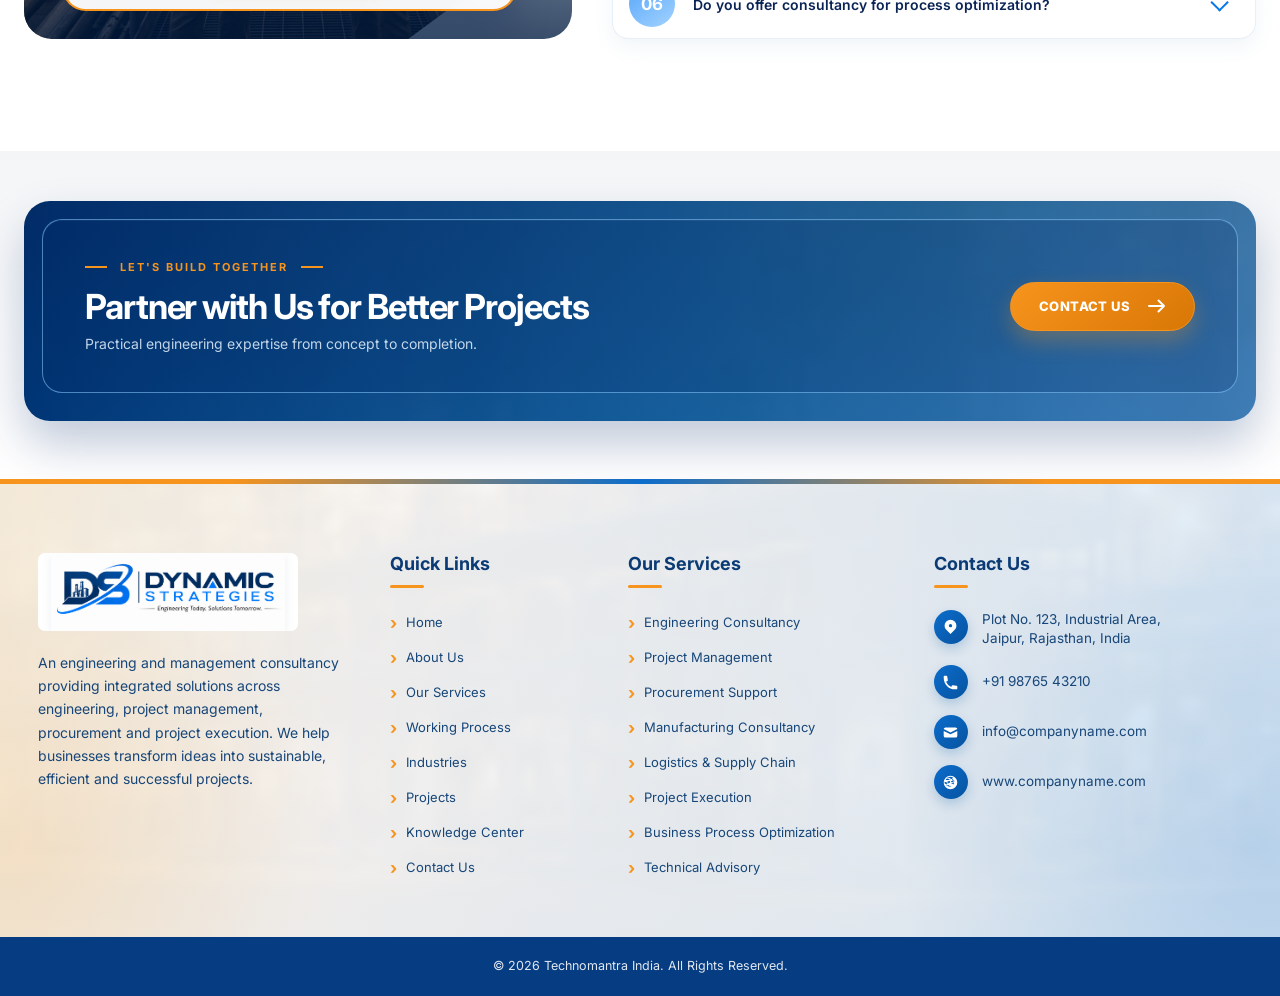
==== commit 30f458f0: "website" ====
--- a/index.html
+++ b/index.html
@@ -130,7 +130,7 @@
       <div class="hero-content">
         <div class="hero-tag">
           <span class="tag-pulse"></span>
-          <span>Engineering | Consulting | Solutions</span>
+          <span>Engineering | Business Consultancy | Solutions</span>
         </div>
 
         <h1 class="hero-title">
@@ -140,7 +140,7 @@
 
         <p class="hero-subtitle">
           An integrated engineering and management consultancy delivering innovative solutions across engineering,
-          project management, procurement and project execution.
+          project management, procurement and business optimization.
         </p>
 
         <div class="hero-proof-row" aria-label="Our core strengths">
@@ -348,7 +348,7 @@
               </svg></div>
             <div>
               <h3>Industry Expertise</h3>
-              <p>A team of experienced engineers and consultants with deep domain knowledge.</p><span></span>
+              <p>A team of experienced engineers and management with deep domain knowledge.</p><span></span>
             </div>
           </article>
           <span class="why-flow-arrow why-flow-arrow-1" aria-hidden="true"></span>
@@ -478,9 +478,9 @@
 
         <!-- Descriptive Body Text -->
         <p class="about-description">
-          We are an integrated engineering and project management consultancy delivering end-to-end industrial
-          solutions. Combining deep technical expertise with commercial intelligence, we bridge the gap between design
-          concepts and turnkey site execution.
+          We are an integrated engineering and project management consultancy delivering industrial business
+          solutions. Combining deep technical expertise with commercial intelligence, we identify gaps through
+          sustainable solutions.
         </p>
 
         <!-- 4 Core Pillars (Streamlined 2x2 grid) -->
@@ -550,6 +550,13 @@
         <div class="about-cta-group">
           <a class="btn-about" href="pages/contact.html">
             <span>Schedule a Consultation</span>
+            <svg class="arrow-right" viewBox="0 0 14 12" fill="none" stroke="currentColor" stroke-width="2"
+              stroke-linecap="round" stroke-linejoin="round" aria-hidden="true">
+              <path d="M1 6h11M7.5 1.5L12 6l-4.5 4.5" />
+            </svg>
+          </a>
+          <a class="btn-about-secondary" href="pages/about.html">
+            <span>Learn More</span>
             <svg class="arrow-right" viewBox="0 0 14 12" fill="none" stroke="currentColor" stroke-width="2"
               stroke-linecap="round" stroke-linejoin="round" aria-hidden="true">
               <path d="M1 6h11M7.5 1.5L12 6l-4.5 4.5" />
@@ -580,7 +587,7 @@
 
         <p class="services-subtitle">
           We provide end-to-end engineering and management consultancy services to help businesses plan, design, execute
-          and operate their industrial projects with greater efficiency and long-term value.
+          and operate their industrial corporate projects with greater efficiency and long-term value.
         </p>
       </div>
 
@@ -808,7 +815,7 @@
                 operations.</p>
             </div>
             <a href="pages/contact.html" class="industry-btn" aria-label="Learn more about Oil & Gas">
-              <span>Learn More</span>
+              <span>Explore Services</span>
               <svg class="btn-arrow" viewBox="0 0 14 12" fill="none" stroke="currentColor" stroke-width="2"
                 stroke-linecap="round" stroke-linejoin="round" aria-hidden="true">
                 <path d="M1 6h11M7.5 1.5L12 6l-4.5 4.5" />
@@ -838,7 +845,7 @@
                 plants.</p>
             </div>
             <a href="pages/contact.html" class="industry-btn" aria-label="Learn more about Petrochemical & Chemical">
-              <span>Learn More</span>
+              <span>Explore Services</span>
               <svg class="btn-arrow" viewBox="0 0 14 12" fill="none" stroke="currentColor" stroke-width="2"
                 stroke-linecap="round" stroke-linejoin="round" aria-hidden="true">
                 <path d="M1 6h11M7.5 1.5L12 6l-4.5 4.5" />
@@ -865,7 +872,7 @@
               <p class="industry-desc">Solutions for conventional and renewable power generation and distribution.</p>
             </div>
             <a href="pages/contact.html" class="industry-btn" aria-label="Learn more about Power & Energy">
-              <span>Learn More</span>
+              <span>Explore Services</span>
               <svg class="btn-arrow" viewBox="0 0 14 12" fill="none" stroke="currentColor" stroke-width="2"
                 stroke-linecap="round" stroke-linejoin="round" aria-hidden="true">
                 <path d="M1 6h11M7.5 1.5L12 6l-4.5 4.5" />
@@ -895,7 +902,7 @@
                 biotechnology industries.</p>
             </div>
             <a href="pages/contact.html" class="industry-btn" aria-label="Learn more about Pharmaceutical & Life Sciences">
-              <span>Learn More</span>
+              <span>Explore Services</span>
               <svg class="btn-arrow" viewBox="0 0 14 12" fill="none" stroke="currentColor" stroke-width="2"
                 stroke-linecap="round" stroke-linejoin="round" aria-hidden="true">
                 <path d="M1 6h11M7.5 1.5L12 6l-4.5 4.5" />
@@ -927,7 +934,7 @@
               <p class="industry-desc">End-to-end solutions for food processing, packaging and beverage production.</p>
             </div>
             <a href="pages/contact.html" class="industry-btn" aria-label="Learn more about Food & Beverage">
-              <span>Learn More</span>
+              <span>Explore Services</span>
               <svg class="btn-arrow" viewBox="0 0 14 12" fill="none" stroke="currentColor" stroke-width="2"
                 stroke-linecap="round" stroke-linejoin="round" aria-hidden="true">
                 <path d="M1 6h11M7.5 1.5L12 6l-4.5 4.5" />
@@ -955,7 +962,7 @@
               <p class="industry-desc">Engineering support for water treatment, wastewater management and utilities.</p>
             </div>
             <a href="pages/contact.html" class="industry-btn" aria-label="Learn more about Water & Wastewater">
-              <span>Learn More</span>
+              <span>Explore Services</span>
               <svg class="btn-arrow" viewBox="0 0 14 12" fill="none" stroke="currentColor" stroke-width="2"
                 stroke-linecap="round" stroke-linejoin="round" aria-hidden="true">
                 <path d="M1 6h11M7.5 1.5L12 6l-4.5 4.5" />
@@ -983,7 +990,7 @@
 
       <div class="faq-layout">
         <div class="faq-support-card">
-          <img src="assets/about-engineers-hd.jpg" alt="Engineering team working at an industrial facility"
+          <img src="assets/about-refinery-engineers.jpg" alt="Engineers discussing industrial project support at a refinery"
             loading="lazy" />
           <div class="faq-support-shade" aria-hidden="true"></div>
           <div class="faq-support-copy">
@@ -1017,7 +1024,7 @@
               <span class="faq-chevron" aria-hidden="true">⌃</span>
             </button>
             <div class="faq-answer">
-              <p>We handle a wide range of industrial and infrastructure projects including conceptual design,
+              <p>We handle a wide range of industrial, infrastructure and corporate projects, including conceptual design,
                 engineering, procurement, project management, construction support and commissioning across sectors such
                 as oil &amp; gas, chemicals, power, manufacturing and more.</p>
             </div>
@@ -1066,8 +1073,8 @@
               <span class="faq-chevron" aria-hidden="true">⌄</span>
             </button>
             <div class="faq-answer">
-              <p>We use structured reviews, documented quality controls, safety-first site practices and milestone
-                tracking to keep delivery reliable from concept through handover.</p>
+              <p>We use structured reviews, documented quality controls and milestone tracking to keep delivery reliable
+                from concept through handover.</p>
             </div>
           </article>
 
@@ -1180,7 +1187,9 @@
         solutions for critical projects.
       </p>
 
-      <div class="client-logo-row" aria-label="Our valued clients">
+      <div class="client-logo-carousel">
+        <button class="client-logo-arrow client-logo-arrow-prev" type="button" aria-label="Previous clients">‹</button>
+        <div class="client-logo-row" aria-label="Our valued clients">
         <article class="client-logo-card">
           <div class="client-logo-mark client-reliance-mark" aria-hidden="true"><span></span></div>
           <strong>Reliance</strong>
@@ -1209,6 +1218,8 @@
           <div class="client-logo-mark client-jindal-mark" aria-hidden="true">JINDAL</div>
           <strong>STEEL &amp; POWER</strong>
         </article>
+        </div>
+        <button class="client-logo-arrow client-logo-arrow-next" type="button" aria-label="Next clients">›</button>
       </div>
     </div>
   </section>
--- a/styles.css
+++ b/styles.css
@@ -8804,6 +8804,44 @@
   box-shadow: 0 7px 16px rgba(0, 91, 170, 0.22);
 }
 
+/* Reveal the supporting copy and action only when an industry card is hovered. */
+@media (hover: hover) and (pointer: fine) {
+  .industry-card .industry-desc,
+  .industry-card .industry-btn {
+    opacity: 0;
+    transform: translateY(10px);
+    transition: opacity 0.28s ease, transform 0.28s ease, max-height 0.28s ease, margin 0.28s ease;
+  }
+
+  .industry-card .industry-desc {
+    max-height: 0;
+    overflow: hidden;
+    margin-bottom: 0;
+  }
+
+  .industry-card:hover .industry-desc,
+  .industry-card:focus-within .industry-desc {
+    max-height: 90px;
+    margin-bottom: 14px;
+    opacity: 1;
+    transform: translateY(0);
+  }
+
+  .industry-card:hover .industry-btn,
+  .industry-card:focus-within .industry-btn {
+    opacity: 1;
+    transform: translateY(0);
+  }
+}
+
+@media (hover: none), (pointer: coarse) {
+  .industry-card .industry-desc,
+  .industry-card .industry-btn {
+    opacity: 1;
+    transform: none;
+  }
+}
+
 /* Keep the Why Choose Us heading compact. */
 .why-choose-title {
   max-width: 900px !important;
@@ -8947,7 +8985,7 @@
 /* Left Visual & Value Proposition Column */
 .enquiry-modal-left {
   position: relative;
-  background: #021a38 url('assets/why-leaders-showcase.png') center top / cover no-repeat;
+  background: #021a38 url('assets/about-refinery-engineers.jpg') center top / cover no-repeat;
   padding: 40px 32px;
   display: flex;
   flex-direction: column;
@@ -8988,15 +9026,22 @@
 }
 
 .enquiry-dash {
-  color: #f7941d;
-  font-size: 15px;
-  font-weight: 900;
+  display: inline-block;
+  width: 26px;
+  height: 3px;
+  background: #f7941d;
+  background: linear-gradient(90deg, #f7941d 0%, #ff5722 100%);
+  border-radius: 3px;
+  font-size: 0;
+  line-height: 0;
+  color: transparent;
+  flex-shrink: 0;
 }
 
 .enquiry-left-title {
-  font-family: var(--font-brand, "Montserrat", sans-serif);
+  font-family: var(--font-heading, "Lora", Georgia, serif);
   font-size: clamp(28px, 2.5vw, 36px);
-  font-weight: 800;
+  font-weight: 700;
   line-height: 1.2;
   letter-spacing: -0.6px;
   color: #ffffff;
@@ -9084,9 +9129,9 @@
 }
 
 .enquiry-right-title {
-  font-family: var(--font-brand, "Montserrat", sans-serif);
-  font-size: 32px;
-  font-weight: 800;
+  font-family: var(--font-heading, "Lora", Georgia, serif);
+  font-size: 34px;
+  font-weight: 700;
   color: #0b2545;
   margin: 0 0 6px;
   letter-spacing: -0.5px;
@@ -9165,7 +9210,13 @@
 
 .enquiry-input-wrap select {
   cursor: pointer;
-  appearance: auto;
+  appearance: none;
+  -webkit-appearance: none;
+  -moz-appearance: none;
+  background-image: url("data:image/svg+xml,%3Csvg xmlns='http://www.w3.org/2000/svg' width='14' height='14' viewBox='0 0 24 24' fill='none' stroke='%2364748b' stroke-width='2.2' stroke-linecap='round' stroke-linejoin='round'%3E%3Cpath d='m6 9 6 6 6-6'/%3E%3C/svg%3E");
+  background-repeat: no-repeat;
+  background-position: right 14px center;
+  padding-right: 36px;
 }
 
 .enquiry-input-wrap textarea {
@@ -9270,3 +9321,469 @@
     gap: 12px;
   }
 }
+
+/* Final industry-card treatment: clean split layout matching the reference cards. */
+.industry-card {
+  min-height: 252px;
+  border: 2px solid transparent !important;
+  border-radius: 24px;
+  background:
+    linear-gradient(#ffffff, #ffffff) padding-box,
+    linear-gradient(135deg, #0868bd 0%, #0868bd 56%, #f7941d 100%) border-box !important;
+  box-shadow: 0 14px 30px rgba(0, 43, 103, 0.1) !important;
+}
+
+.industry-card:hover,
+.industry-card:focus-within {
+  transform: translateY(-5px);
+  box-shadow: 0 20px 38px rgba(0, 43, 103, 0.16) !important;
+}
+
+.industry-card-content {
+  width: 54%;
+  padding: 26px 18px 22px 24px;
+}
+
+.industry-card-media {
+  top: 8px;
+  right: 8px;
+  bottom: 8px;
+  width: 44%;
+  border: 1px solid rgba(190, 216, 233, 0.95);
+  border-radius: 18px;
+  box-shadow: -8px 0 18px rgba(32, 93, 132, 0.06);
+}
+
+/* Keep the default card minimal; reveal the supporting copy on hover. */
+@media (hover: hover) and (pointer: fine) {
+  .industry-card .industry-desc {
+    position: absolute;
+    right: 18px;
+    bottom: 58px;
+    left: 24px;
+    width: auto;
+    max-height: none;
+    margin: 0;
+    padding: 8px 10px;
+    border-radius: 8px;
+    background: rgba(255, 255, 255, 0.94);
+    box-shadow: 0 5px 14px rgba(0, 43, 103, 0.08);
+    opacity: 0;
+    visibility: hidden;
+    transform: translateY(8px);
+    transition: opacity 0.25s ease, visibility 0.25s ease, transform 0.25s ease;
+  }
+
+  .industry-card .industry-btn {
+    position: absolute;
+    left: 24px;
+    bottom: 20px;
+    opacity: 0;
+    visibility: hidden;
+    transform: translateY(8px);
+    transition: opacity 0.25s ease, visibility 0.25s ease, transform 0.25s ease;
+  }
+
+  .industry-card:hover .industry-desc,
+  .industry-card:focus-within .industry-desc,
+  .industry-card:hover .industry-btn,
+  .industry-card:focus-within .industry-btn {
+    opacity: 1;
+    visibility: visible;
+    transform: translateY(0);
+  }
+}
+
+@media (hover: none), (pointer: coarse) {
+  .industry-card .industry-desc,
+  .industry-card .industry-btn {
+    opacity: 1;
+    visibility: visible;
+    transform: none;
+  }
+}
+
+@media (max-width: 768px) {
+  .industry-card {
+    min-height: 230px;
+  }
+
+  .industry-card-content {
+    width: 58%;
+    padding: 20px 16px 18px 20px;
+  }
+
+  .industry-card-media {
+    width: 48%;
+  }
+
+  .industry-card .industry-desc {
+    left: 20px;
+    right: 16px;
+  }
+
+  .industry-card .industry-btn {
+    left: 20px;
+    bottom: 17px;
+  }
+}
+
+@media (max-width: 480px) {
+  .industry-card-content {
+    width: 62%;
+    padding: 16px 12px 16px 16px;
+  }
+
+  .industry-card-media {
+    width: 44%;
+  }
+
+  .industry-card .industry-desc {
+    left: 16px;
+    right: 12px;
+    font-size: 11.5px;
+  }
+
+  .industry-card .industry-btn {
+    left: 16px;
+    bottom: 15px;
+  }
+}
+
+/* Industry cards: service-card layout with the image on top. */
+.industry-card {
+  display: flex;
+  flex-direction: column;
+  min-height: 328px;
+  overflow: visible;
+  border-radius: 20px;
+  background: #ffffff !important;
+  border: 1px solid #b9d8f2 !important;
+  box-shadow: 0 14px 30px rgba(0, 43, 103, 0.12) !important;
+}
+
+.industry-card::before {
+  display: none;
+}
+
+.industry-card-media {
+  position: relative;
+  inset: auto !important;
+  order: 1;
+  width: 100% !important;
+  height: 178px;
+  flex: 0 0 178px;
+  overflow: hidden;
+  border: 0 !important;
+  border-radius: 19px 19px 0 0;
+  box-shadow: none;
+}
+
+.industry-card-media img {
+  width: 100%;
+  height: 100%;
+  object-fit: cover;
+  object-position: center;
+  transition: transform 0.45s ease;
+}
+
+.industry-card:hover .industry-card-media img {
+  transform: scale(1.04);
+}
+
+.industry-card-content {
+  position: relative;
+  z-index: 2;
+  order: 2;
+  display: flex;
+  flex: 1;
+  flex-direction: column;
+  width: 100% !important;
+  min-height: 149px;
+  box-sizing: border-box;
+  padding: 18px 22px 18px 76px;
+  border-radius: 0 0 19px 19px;
+  background: #ffffff;
+}
+
+.industry-card-top {
+  display: flex;
+  flex-direction: column;
+}
+
+.industry-card .industry-badge {
+  position: absolute;
+  top: -31px;
+  left: 20px;
+  z-index: 3;
+  width: 46px;
+  height: 46px;
+  margin: 0;
+  border: 3px solid #ffffff;
+  border-radius: 12px;
+  background: linear-gradient(145deg, #1195f2, #0868cf);
+  color: #ffffff;
+  box-shadow: 0 7px 15px rgba(0, 74, 150, 0.25);
+}
+
+.industry-card .industry-name {
+  margin: 0 0 7px;
+  color: #092f63 !important;
+  font-family: Georgia, "Times New Roman", serif;
+  font-size: 19px;
+  line-height: 1.18;
+}
+
+.industry-card .industry-desc {
+  position: static;
+  width: auto;
+  max-height: none;
+  margin: 0 0 14px;
+  padding: 0;
+  overflow: visible;
+  background: transparent;
+  box-shadow: none;
+  color: #5b7392 !important;
+  font-size: 13px;
+  line-height: 1.4;
+  opacity: 1;
+  visibility: visible;
+  transform: none;
+}
+
+.industry-card .industry-btn {
+  position: static;
+  align-self: flex-start;
+  margin-top: auto;
+  padding: 8px 15px;
+  border: 1px solid #b8d8f4;
+  border-radius: 7px;
+  background: #eef7ff !important;
+  color: #006bc5 !important;
+  box-shadow: none !important;
+  font-size: 11px;
+  font-weight: 800;
+  letter-spacing: 0.8px;
+  text-transform: uppercase;
+  opacity: 1;
+  visibility: visible;
+  transform: none;
+}
+
+.industry-card .industry-btn:hover {
+  background: #dceeff !important;
+  border-color: #76b8ed;
+  color: #00539d !important;
+}
+
+@media (max-width: 768px) {
+  .industry-card {
+    min-height: 315px;
+  }
+
+  .industry-card-media {
+    height: 165px;
+    flex-basis: 165px;
+  }
+
+  .industry-card-content {
+    min-height: 140px;
+    padding: 18px 18px 17px 68px;
+  }
+
+  .industry-card .industry-badge {
+    left: 16px;
+  }
+}
+
+@media (max-width: 480px) {
+  .industry-card-media {
+    height: 155px;
+    flex-basis: 155px;
+  }
+
+  .industry-card-content {
+    padding-left: 62px;
+  }
+
+  .industry-card .industry-name {
+    font-size: 17px;
+  }
+}
+
+/* CTA banner: align the colors with the site's blue and orange brand palette. */
+.cta-section {
+  background: linear-gradient(180deg, #f3f5f7 0%, #ffffff 100%) !important;
+}
+
+.cta-panel {
+  background:
+    linear-gradient(135deg, rgba(0, 43, 103, 0.98) 0%, rgba(0, 91, 170, 0.97) 62%, rgba(8, 120, 232, 0.94) 100%),
+    url("assets/refinery-pure.png") center / cover no-repeat !important;
+  box-shadow: 0 24px 48px rgba(0, 43, 103, 0.24) !important;
+}
+
+.cta-panel::before {
+  background: linear-gradient(90deg, transparent 0%, rgba(247, 148, 29, 0.08) 52%, rgba(247, 148, 29, 0.22) 100%) !important;
+}
+
+.cta-panel-inner {
+  border-color: rgba(139, 204, 255, 0.55) !important;
+  background: rgba(0, 43, 103, 0.22) !important;
+}
+
+.cta-eyebrow {
+  color: #f7941d !important;
+  background: transparent !important;
+}
+
+.cta-eyebrow span {
+  background-color: #f7941d !important;
+}
+
+.cta-button {
+  border-color: #f7941d !important;
+  background: linear-gradient(135deg, #f7941d, #d97706) !important;
+  color: #ffffff !important;
+  box-shadow: 0 10px 22px rgba(247, 148, 29, 0.3) !important;
+}
+
+.cta-button:hover {
+  color: #ffffff !important;
+  box-shadow: 0 14px 28px rgba(247, 148, 29, 0.42) !important;
+}
+
+/* Visible previous/next controls for the testimonial carousel. */
+.testimonials-viewport {
+  position: relative;
+}
+
+.testimonial-arrow {
+  display: grid !important;
+  visibility: visible !important;
+  opacity: 1 !important;
+  width: 48px;
+  height: 48px;
+  border: 2px solid #0878e8;
+  background: #ffffff;
+  color: #0878e8;
+  font-size: 34px;
+  font-weight: 400;
+  line-height: 1;
+  box-shadow: 0 8px 18px rgba(0, 91, 170, 0.22);
+}
+
+.testimonial-arrow:hover {
+  background: #0878e8;
+  border-color: #0878e8;
+  color: #ffffff;
+  transform: translateY(-50%) scale(1.06);
+}
+
+.testimonial-arrow-prev { left: 0; }
+.testimonial-arrow-next { right: 0; }
+
+@media (max-width: 680px) {
+  .testimonials-viewport {
+    padding-left: 32px;
+    padding-right: 32px;
+  }
+
+  .testimonial-arrow {
+    width: 42px;
+    height: 42px;
+    font-size: 30px;
+  }
+
+  .testimonial-arrow-prev { left: -1px; }
+  .testimonial-arrow-next { right: -1px; }
+}
+
+/* Manual controls for the valued-client logo rail. */
+.client-logo-carousel {
+  position: relative;
+  margin-top: 58px;
+  padding: 0 56px;
+}
+
+.client-logo-carousel .client-logo-row {
+  margin-top: 0 !important;
+}
+
+.client-logo-arrow {
+  position: absolute;
+  top: 50%;
+  z-index: 5;
+  display: grid;
+  width: 44px;
+  height: 44px;
+  place-items: center;
+  padding: 0;
+  border: 2px solid #0878e8;
+  border-radius: 50%;
+  background: #ffffff;
+  color: #0878e8;
+  font-family: Arial, sans-serif;
+  font-size: 31px;
+  line-height: 1;
+  cursor: pointer;
+  transform: translateY(-50%);
+  box-shadow: 0 8px 18px rgba(0, 91, 170, 0.2);
+  transition: background 0.2s ease, color 0.2s ease, transform 0.2s ease;
+}
+
+.client-logo-arrow:hover {
+  background: #0878e8;
+  color: #ffffff;
+  transform: translateY(-50%) scale(1.06);
+}
+
+.client-logo-arrow-prev { left: 0; }
+.client-logo-arrow-next { right: 0; }
+
+@media (max-width: 680px) {
+  .client-logo-carousel {
+    margin-top: 38px;
+    padding: 0 48px;
+  }
+
+  .client-logo-arrow {
+    width: 40px;
+    height: 40px;
+    font-size: 28px;
+  }
+}
+
+@media (min-width: 681px) {
+  .testimonials-viewport {
+    overflow: hidden !important;
+    padding: 0 58px !important;
+    box-sizing: border-box;
+  }
+
+  .testimonials-track {
+    overflow: visible;
+  }
+
+  .testimonial-arrow-prev {
+    left: 6px !important;
+  }
+
+  .testimonial-arrow-next {
+    right: 6px !important;
+  }
+}
+
+/* Make the Why Choose Us refinery background slightly clearer. */
+.why-choose-section {
+  background:
+    linear-gradient(90deg, rgba(239, 248, 255, .82) 0%, rgba(246, 251, 255, .87) 54%, rgba(232, 244, 255, .88) 100%),
+    #eef7ff !important;
+}
+
+.why-choose-section::before {
+  opacity: .34 !important;
+  background:
+    linear-gradient(90deg, rgba(245, 251, 255, .05), rgba(232, 244, 255, .55)),
+    url("assets/why-choose-refinery.png") left center / cover no-repeat !important;
+}
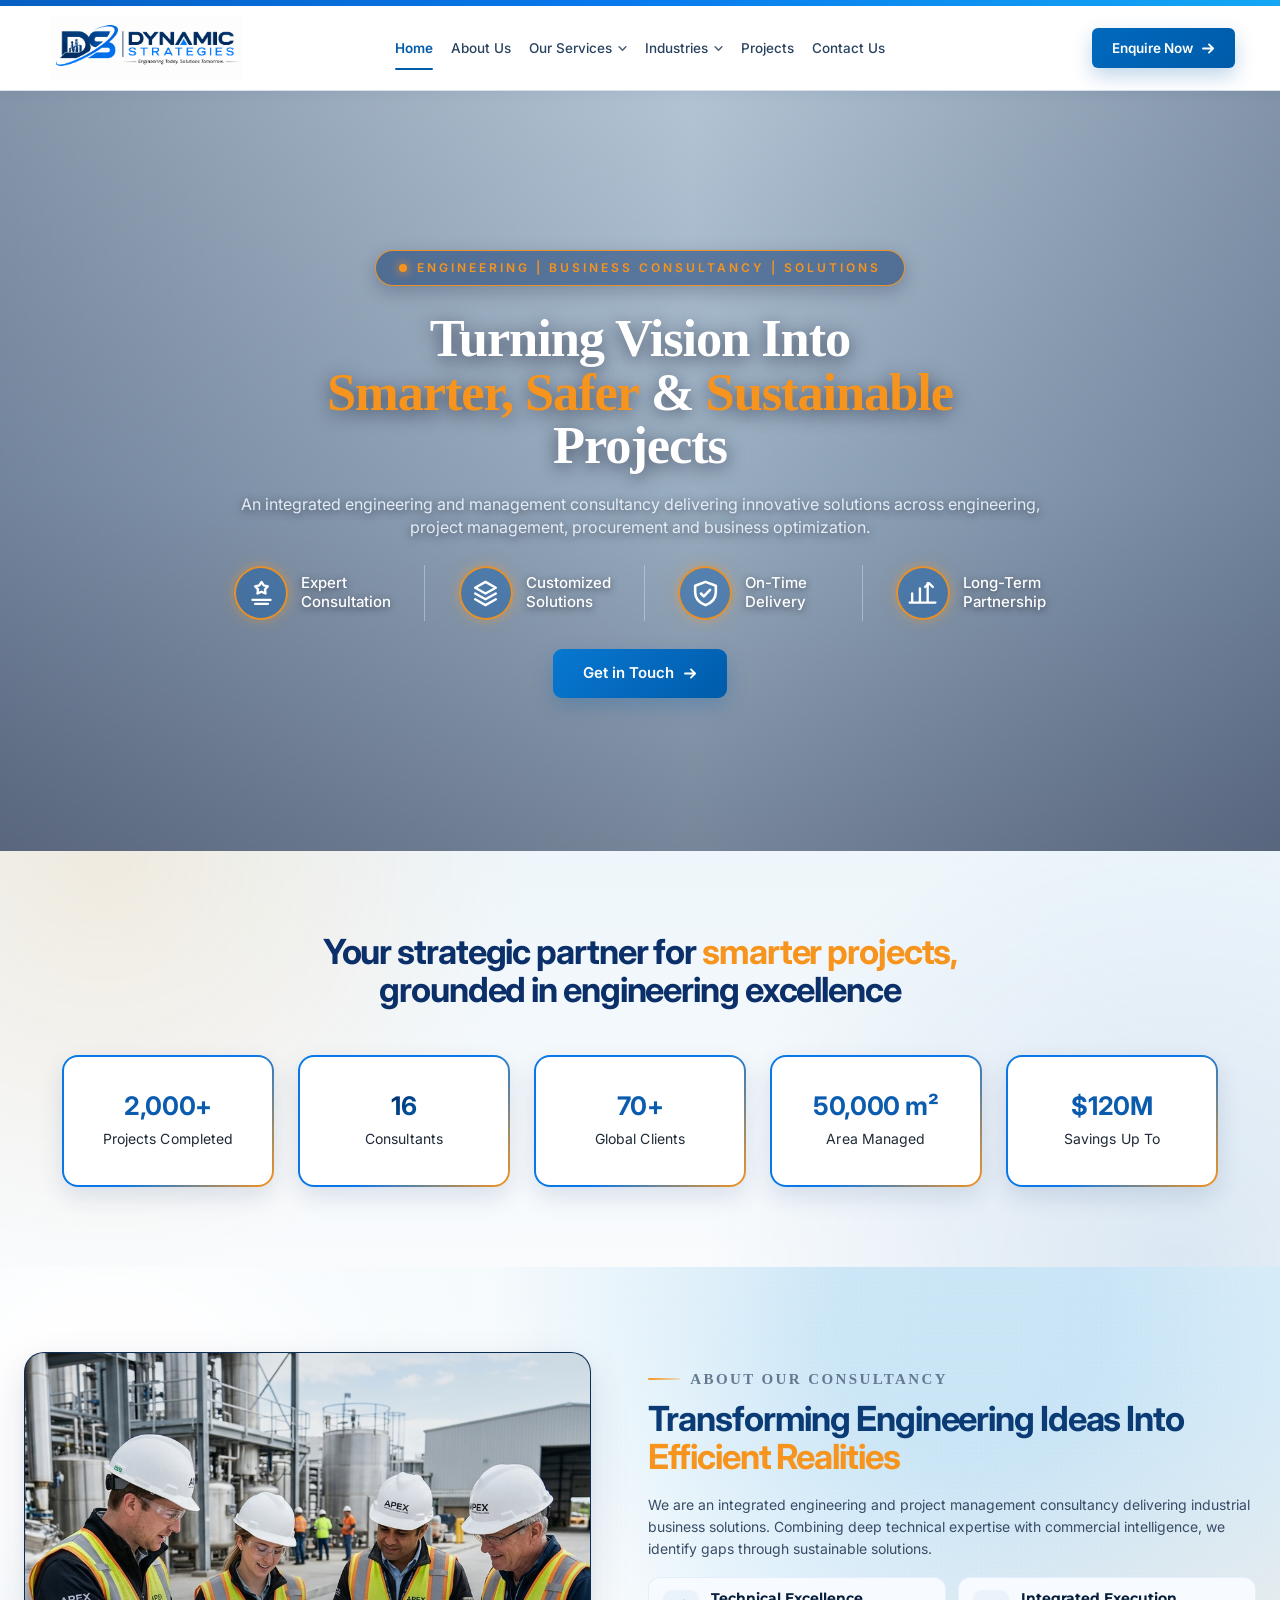
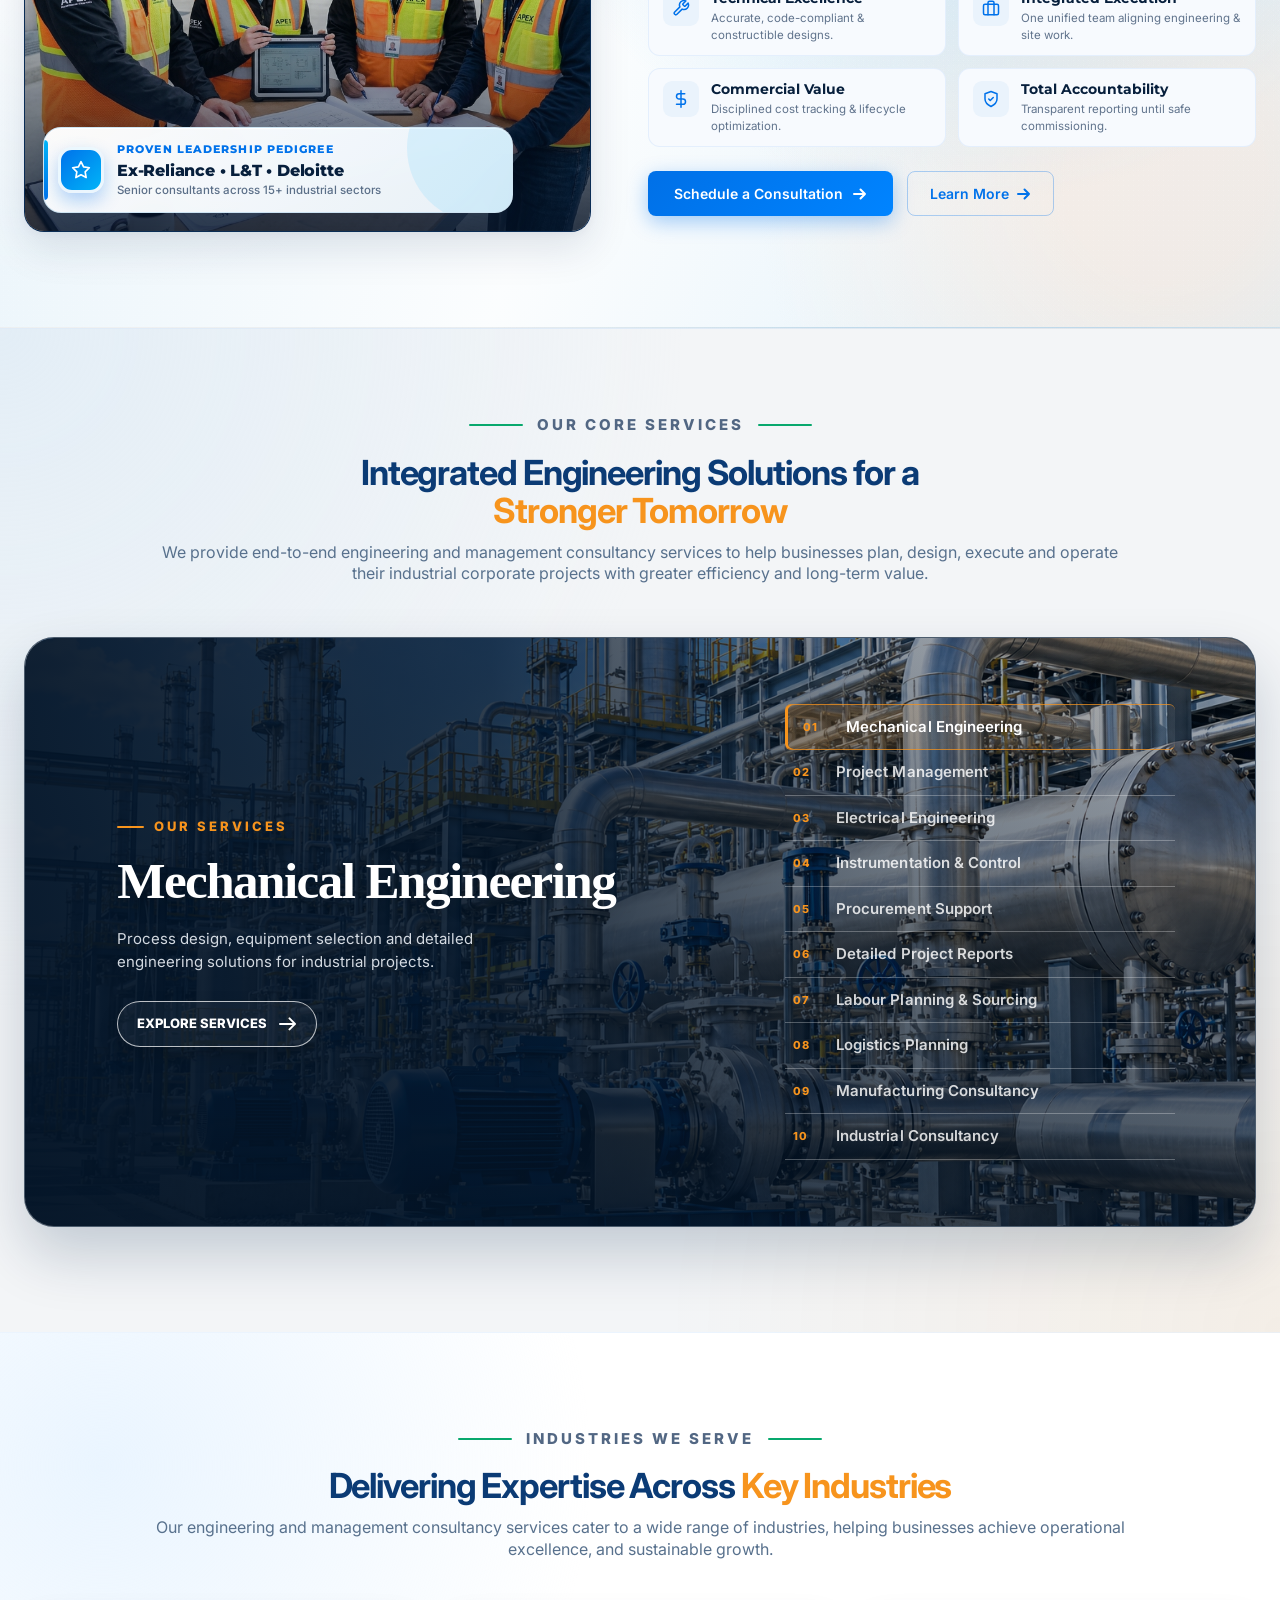
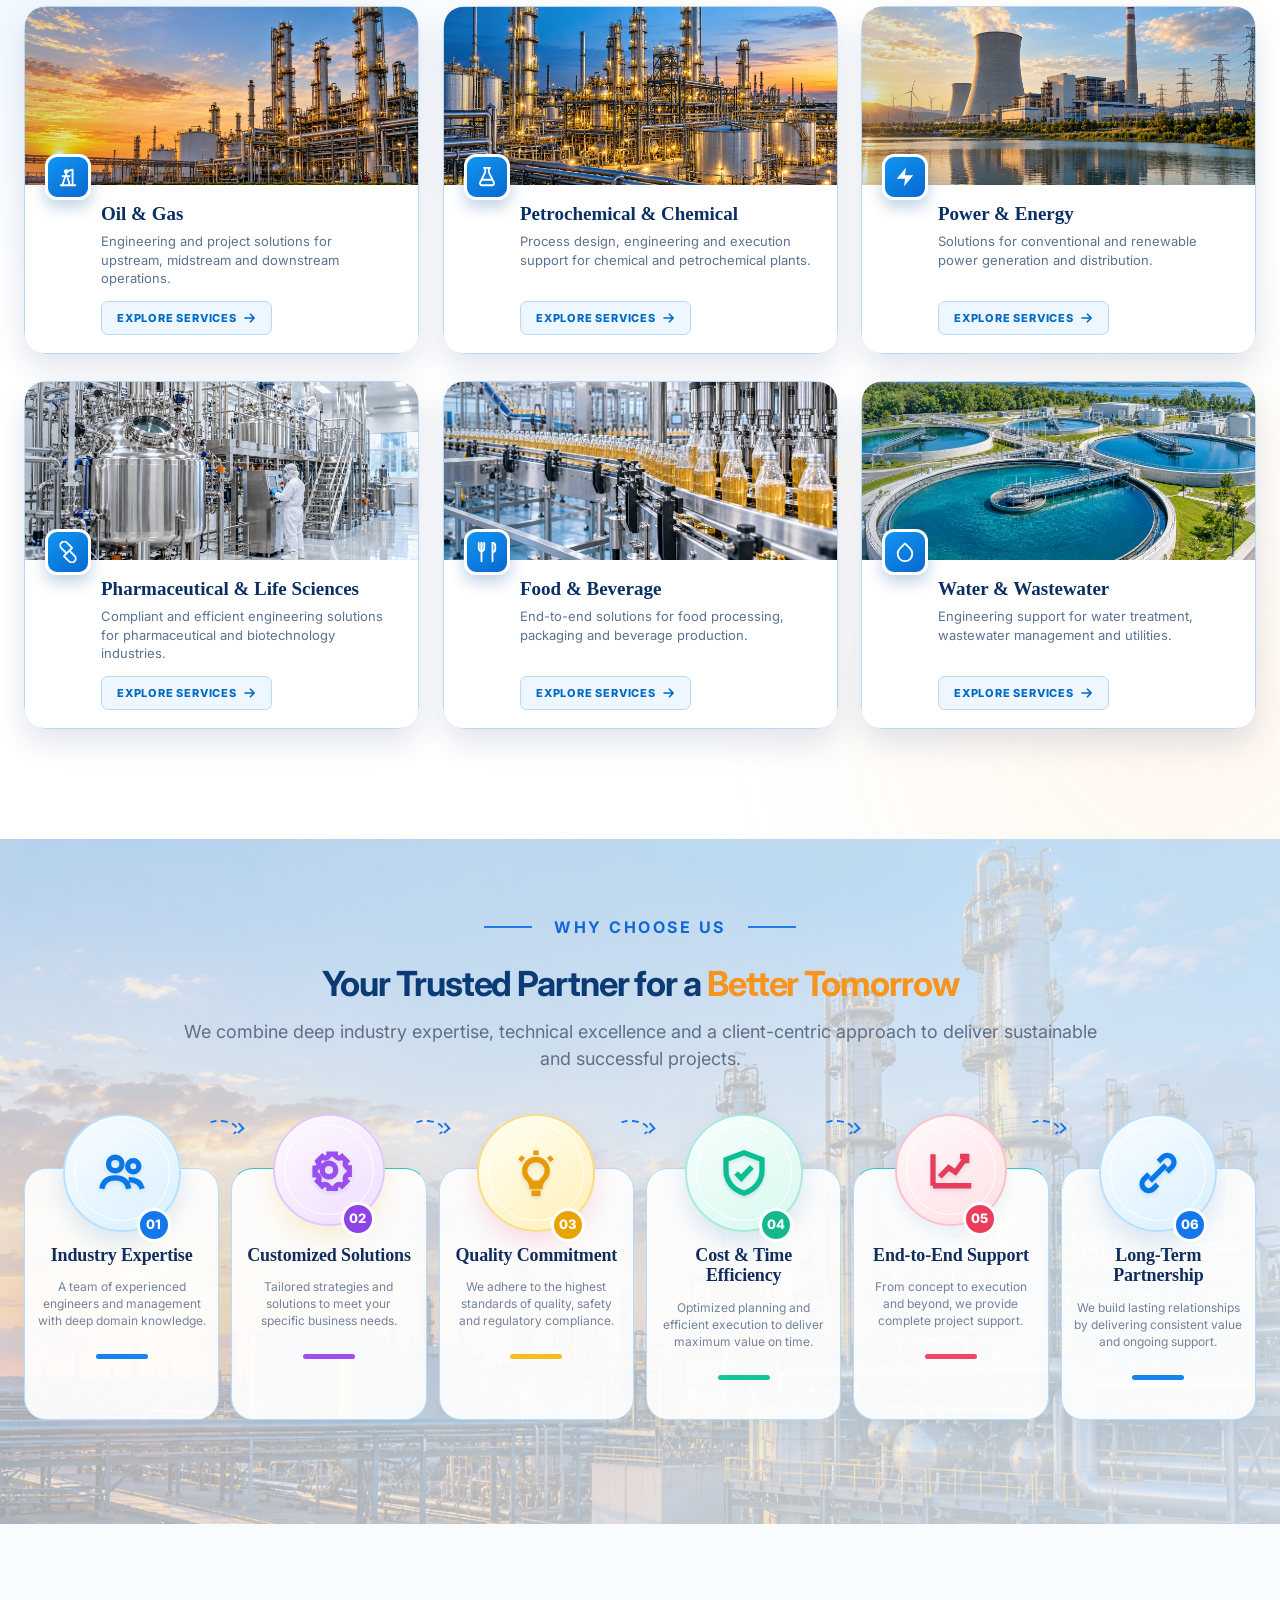
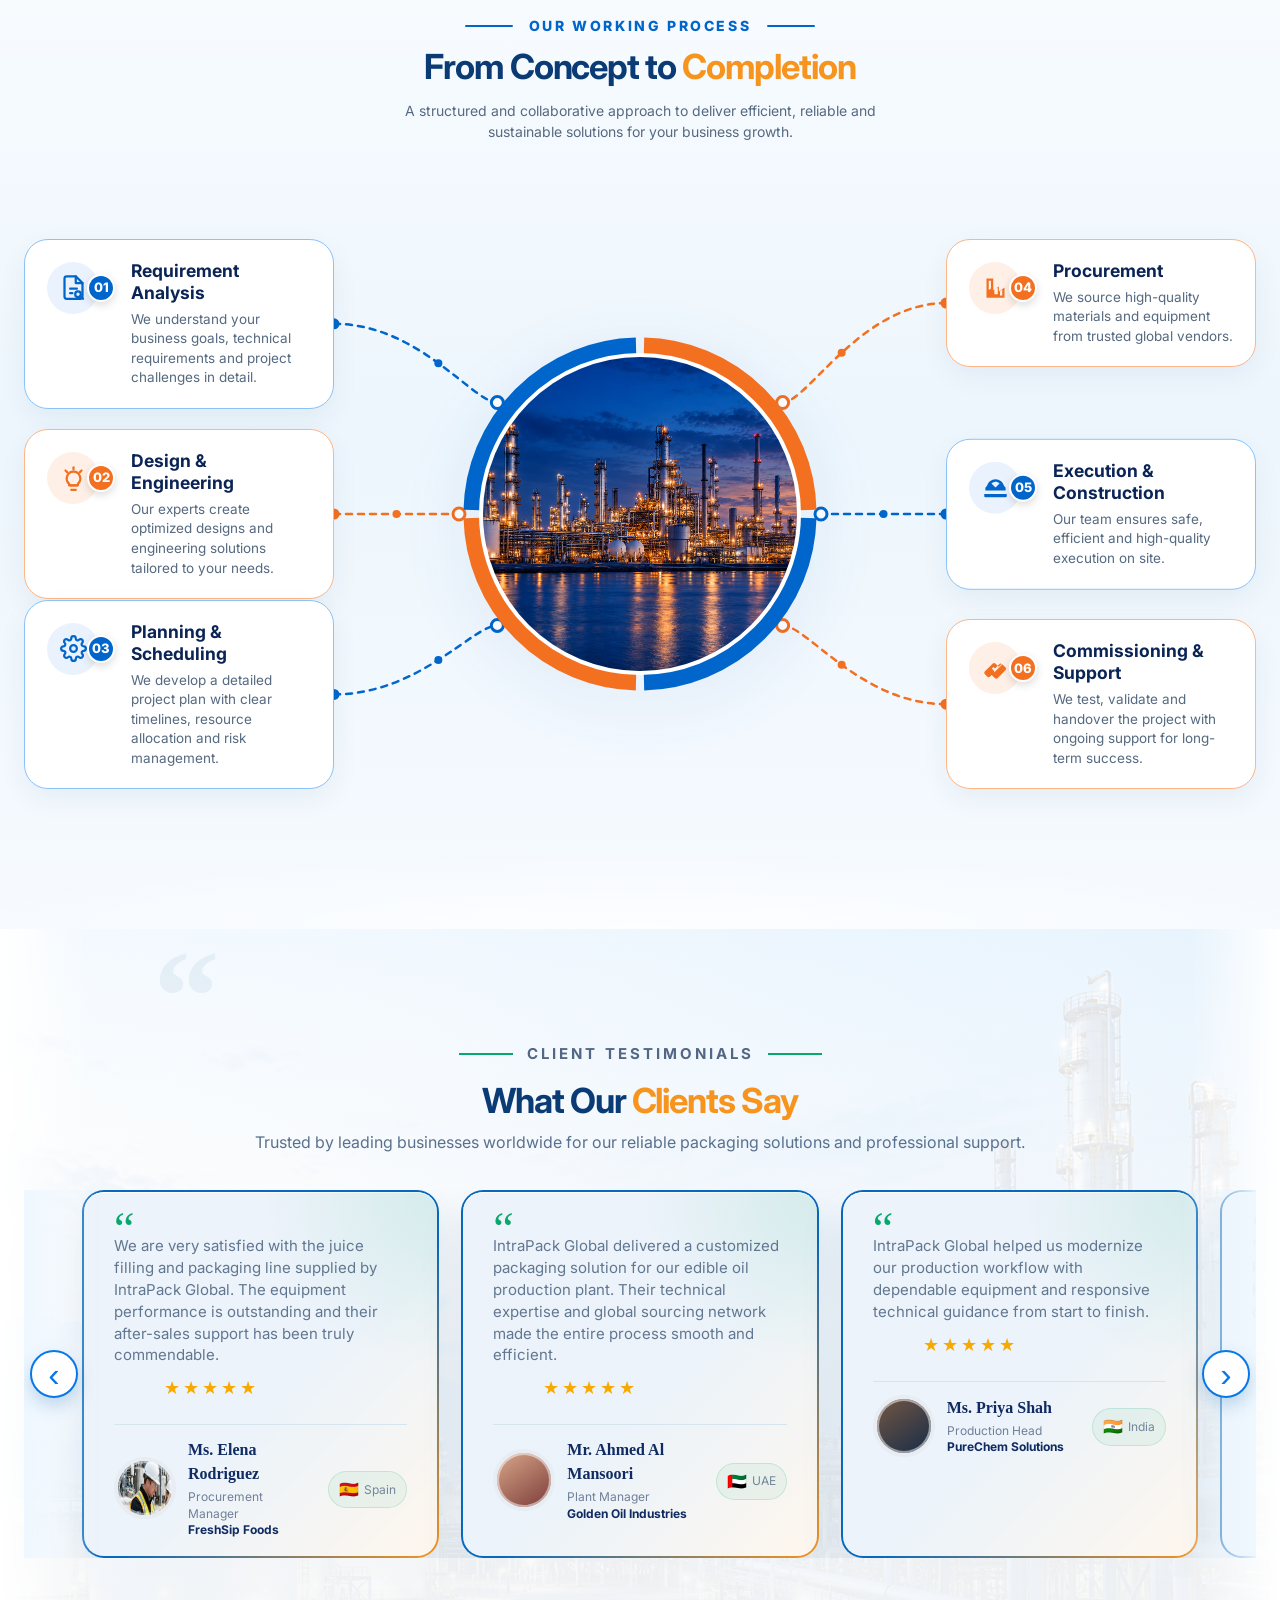
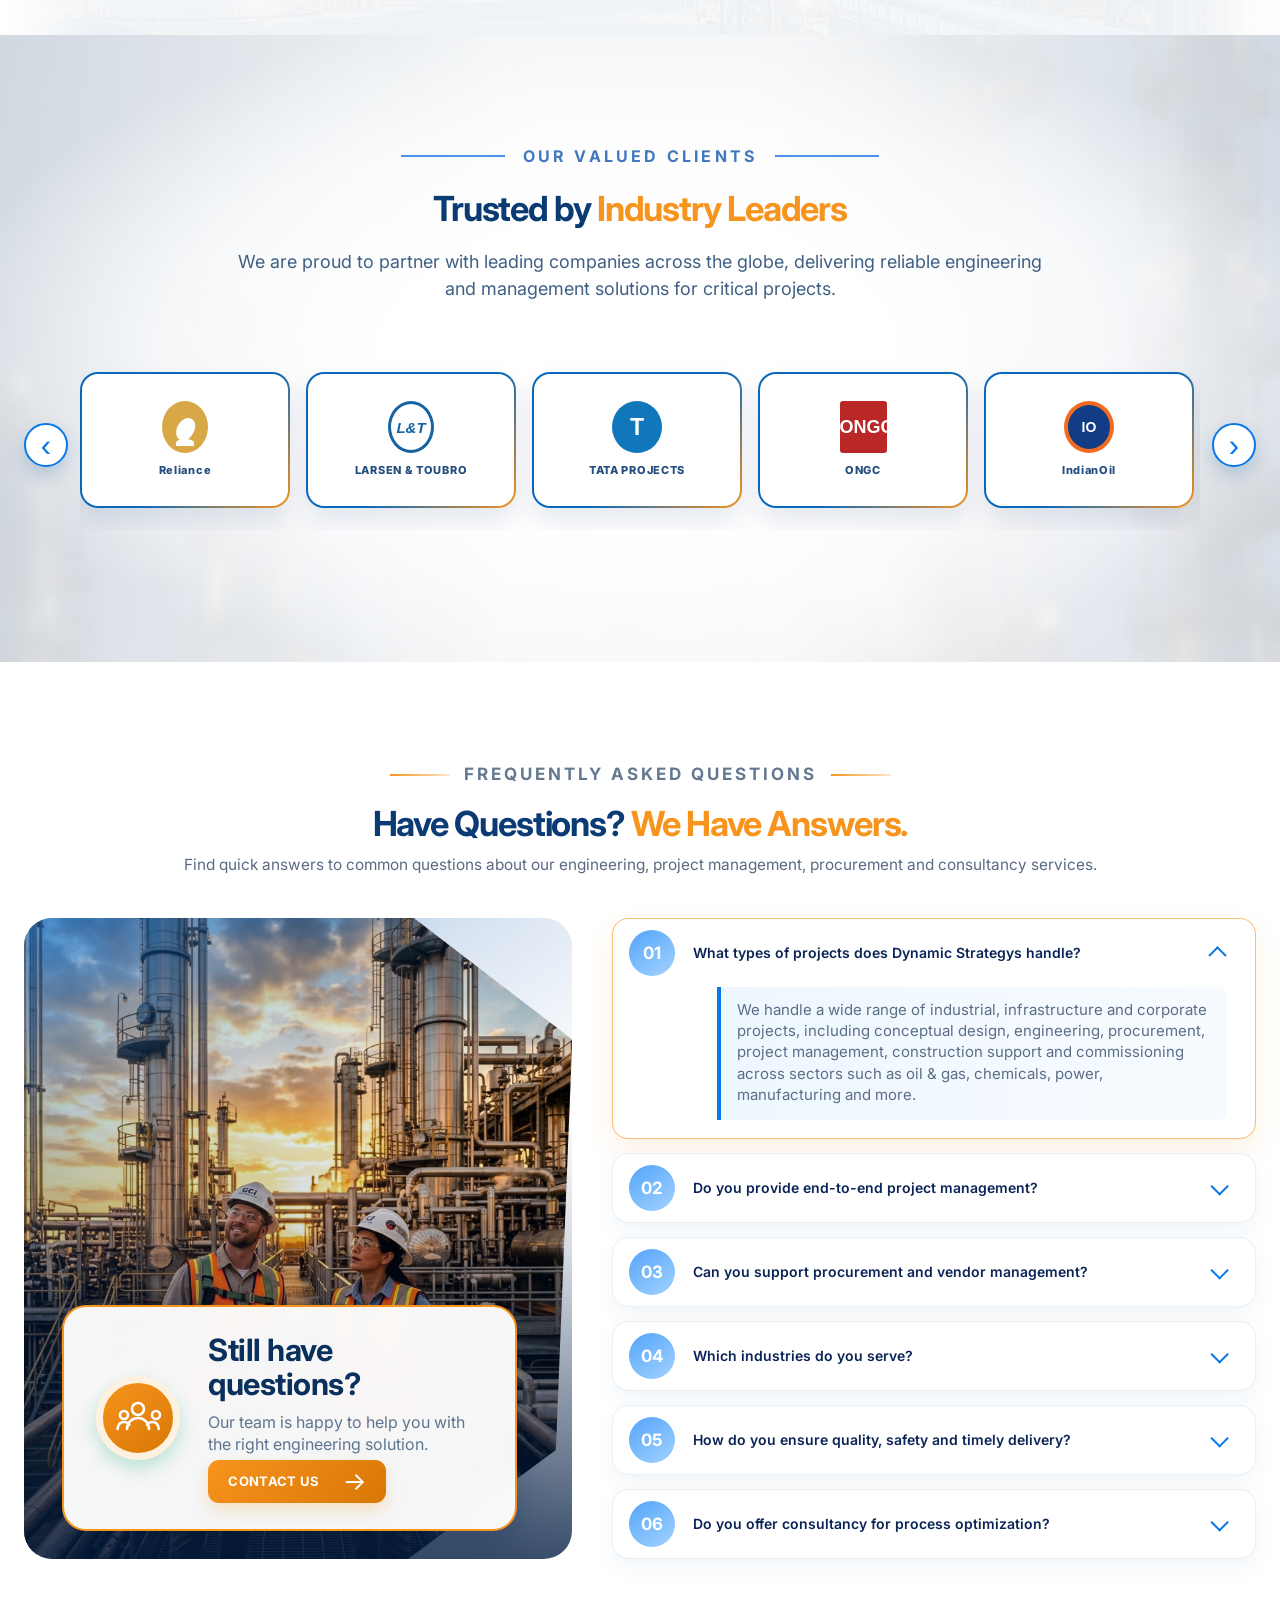
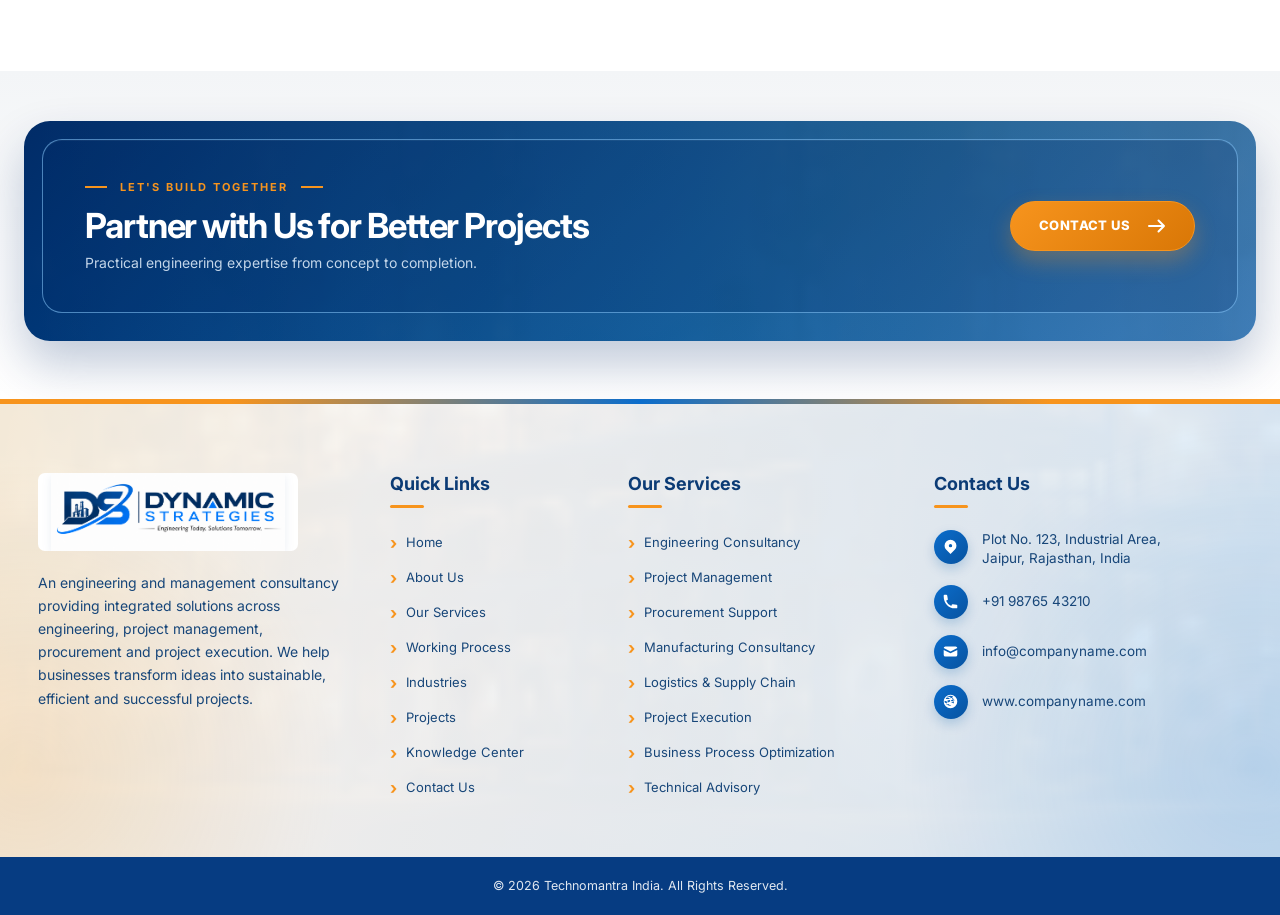
==== commit ba839232: "website" ====
--- a/index.html
+++ b/index.html
@@ -765,10 +765,40 @@
           </div>
         </article>
       </div>
+
+      <div class="services-showcase" data-services-showcase>
+        <div class="services-showcase-media" aria-hidden="true">
+          <img class="services-showcase-image" src="assets/services-generated/mechanical-engineering.png" alt="" />
+          <div class="services-showcase-overlay"></div>
+        </div>
+        <div class="services-showcase-copy">
+          <div class="services-showcase-eyebrow"><span></span>OUR SERVICES</div>
+          <h3 data-service-showcase-title>Mechanical Engineering</h3>
+          <p data-service-showcase-description>Process design, equipment selection and detailed engineering solutions for industrial projects.</p>
+          <a class="services-showcase-button" data-service-showcase-link href="pages/contact.html">
+            <span>EXPLORE SERVICES</span>
+            <svg viewBox="0 0 18 14" fill="none" stroke="currentColor" stroke-width="2" stroke-linecap="round" stroke-linejoin="round" aria-hidden="true">
+              <path d="M1 7h15M10.5 1.5L16 7l-5.5 5.5" />
+            </svg>
+          </a>
+        </div>
+        <nav class="services-showcase-nav" aria-label="Our services">
+          <button class="services-showcase-option is-active" type="button" data-service-key="mechanical"><span class="services-showcase-number">01</span><span>Mechanical Engineering</span></button>
+          <button class="services-showcase-option" type="button" data-service-key="project"><span class="services-showcase-number">02</span><span>Project Management</span></button>
+          <button class="services-showcase-option" type="button" data-service-key="electrical"><span class="services-showcase-number">03</span><span>Electrical Engineering</span></button>
+          <button class="services-showcase-option" type="button" data-service-key="instrumentation"><span class="services-showcase-number">04</span><span>Instrumentation &amp; Control</span></button>
+          <button class="services-showcase-option" type="button" data-service-key="procurement"><span class="services-showcase-number">05</span><span>Procurement Support</span></button>
+          <button class="services-showcase-option" type="button" data-service-key="dpr"><span class="services-showcase-number">06</span><span>Detailed Project Reports</span></button>
+          <button class="services-showcase-option" type="button" data-service-key="labour"><span class="services-showcase-number">07</span><span>Labour Planning &amp; Sourcing</span></button>
+          <button class="services-showcase-option" type="button" data-service-key="logistics"><span class="services-showcase-number">08</span><span>Logistics Planning</span></button>
+          <button class="services-showcase-option" type="button" data-service-key="manufacturing"><span class="services-showcase-number">09</span><span>Manufacturing Consultancy</span></button>
+          <button class="services-showcase-option" type="button" data-service-key="consultancy"><span class="services-showcase-number">10</span><span>Industrial Consultancy</span></button>
+        </nav>
+      </div>
     </div>
   </section>
 
-  <!-- ==========================================================================
+  <!-- ========================================================================== 
          Industries We Serve Section (Exact Match to User Mockup)
          ========================================================================== -->
   <section class="industries-section" id="industries">
--- a/styles.css
+++ b/styles.css
@@ -9787,3 +9787,361 @@
     linear-gradient(90deg, rgba(245, 251, 255, .05), rgba(232, 244, 255, .55)),
     url("assets/why-choose-refinery.png") left center / cover no-repeat !important;
 }
+
+/* Interactive services showcase: hover a service name to change the content and image. */
+.services-grid {
+  display: none !important;
+}
+
+.services-showcase {
+  position: relative;
+  min-height: 570px;
+  margin-top: 52px;
+  overflow: hidden;
+  border-radius: 28px;
+  background: #071d35;
+  isolation: isolate;
+  box-shadow: 0 24px 52px rgba(0, 34, 76, 0.2);
+}
+
+.services-showcase-media,
+.services-showcase-image,
+.services-showcase-overlay {
+  position: absolute;
+  inset: 0;
+  width: 100%;
+  height: 100%;
+}
+
+.services-showcase-media { z-index: -2; }
+
+.services-showcase-image {
+  object-fit: cover;
+  object-position: center;
+  filter: saturate(1.05) contrast(1.05);
+  transform: scale(1.02);
+  transition: opacity 0.25s ease, transform 0.6s ease, filter 0.35s ease;
+}
+
+.services-showcase-image.is-changing { opacity: 0.2; transform: scale(1.06); }
+
+.services-showcase-overlay {
+  z-index: 1;
+  background:
+    linear-gradient(90deg, rgba(3, 17, 33, 0.92) 0%, rgba(3, 17, 33, 0.76) 42%, rgba(3, 17, 33, 0.3) 100%),
+    linear-gradient(180deg, rgba(3, 17, 33, 0.14), rgba(3, 17, 33, 0.7));
+}
+
+.services-showcase-copy {
+  position: absolute;
+  top: 50%;
+  left: 8%;
+  z-index: 2;
+  width: min(48%, 610px);
+  color: #ffffff;
+  transform: translateY(-50%);
+}
+
+.services-showcase-eyebrow {
+  display: flex;
+  align-items: center;
+  gap: 12px;
+  margin-bottom: 22px;
+  color: #f7941d;
+  font-size: 14px;
+  font-weight: 800;
+  letter-spacing: 2.6px;
+}
+
+.services-showcase-eyebrow span {
+  width: 24px;
+  height: 2px;
+  background: #f7941d;
+}
+
+.services-showcase-copy h3 {
+  max-width: 650px;
+  margin: 0 0 18px;
+  color: #ffffff;
+  font-family: Georgia, "Times New Roman", serif;
+  font-size: clamp(42px, 4.3vw, 70px);
+  line-height: 0.98;
+  letter-spacing: -1.6px;
+}
+
+.services-showcase-copy p {
+  max-width: 480px;
+  margin: 0 0 30px;
+  color: rgba(239, 247, 255, 0.9);
+  font-size: 16px;
+  line-height: 1.55;
+}
+
+.services-showcase-button {
+  display: inline-flex;
+  align-items: center;
+  gap: 12px;
+  padding: 11px 18px;
+  border: 1px solid rgba(255, 255, 255, 0.86);
+  border-radius: 999px;
+  color: #ffffff;
+  font-size: 13px;
+  font-weight: 800;
+  text-decoration: none;
+  transition: background 0.22s ease, border-color 0.22s ease, transform 0.22s ease;
+}
+
+.services-showcase-button svg { width: 18px; height: 14px; }
+.services-showcase-button:hover { background: #f7941d; border-color: #f7941d; transform: translateY(-2px); }
+
+.services-showcase-nav {
+  position: absolute;
+  top: 50%;
+  right: 7%;
+  z-index: 3;
+  display: flex;
+  width: min(34%, 420px);
+  max-height: 490px;
+  flex-direction: column;
+  gap: 2px;
+  padding: 12px 14px;
+  overflow-y: auto;
+  border: 1px solid rgba(197, 224, 246, 0.28);
+  border-radius: 18px;
+  background: rgba(2, 18, 38, 0.32);
+  box-shadow: 0 16px 32px rgba(0, 0, 0, 0.16);
+  backdrop-filter: blur(8px);
+  transform: translateY(-50%);
+  scrollbar-color: rgba(247, 148, 29, 0.8) rgba(255, 255, 255, 0.12);
+  scrollbar-width: thin;
+}
+
+.services-showcase-nav::-webkit-scrollbar { width: 5px; }
+.services-showcase-nav::-webkit-scrollbar-track { background: rgba(255, 255, 255, 0.08); border-radius: 9px; }
+.services-showcase-nav::-webkit-scrollbar-thumb { background: rgba(247, 148, 29, 0.8); border-radius: 9px; }
+
+.services-showcase-option {
+  display: flex;
+  align-items: center;
+  gap: 14px;
+  width: 100%;
+  min-height: 42px;
+  padding: 8px 8px;
+  border: 0;
+  border-bottom: 1px solid rgba(255, 255, 255, 0.38);
+  background: transparent;
+  color: rgba(255, 255, 255, 0.92);
+  font: inherit;
+  font-size: 16px;
+  text-align: left;
+  cursor: pointer;
+  transition: color 0.22s ease, padding 0.22s ease, background 0.22s ease;
+}
+
+.services-showcase-option:first-child { border-top: 1px solid rgba(255, 255, 255, 0.38); }
+.services-showcase-option:hover,
+.services-showcase-option:focus-visible,
+.services-showcase-option.is-active {
+  padding-left: 14px;
+  color: #ffffff;
+  outline: none;
+}
+
+.services-showcase-option.is-active {
+  border-radius: 6px;
+  background: rgba(255, 255, 255, 0.12);
+  box-shadow: inset 3px 0 #f7941d;
+}
+
+.services-showcase-number {
+  min-width: 28px;
+  color: #f7941d;
+  font-size: 12px;
+  font-weight: 800;
+  letter-spacing: 1px;
+}
+
+@media (max-width: 860px) {
+  .services-showcase {
+    min-height: 720px;
+  }
+
+  .services-showcase-copy {
+    top: 12%;
+    left: 8%;
+    width: 84%;
+    transform: none;
+  }
+
+  .services-showcase-nav {
+    top: auto;
+    right: 8%;
+    bottom: 7%;
+    width: 84%;
+    max-height: 390px;
+    transform: none;
+  }
+
+  .services-showcase-option { padding: 11px 0; font-size: 14px; }
+}
+
+@media (max-width: 520px) {
+  .services-showcase {
+    min-height: 760px;
+    margin-top: 34px;
+    border-radius: 20px;
+  }
+
+  .services-showcase-copy { top: 9%; left: 8%; width: 84%; }
+  .services-showcase-copy h3 { font-size: 39px; }
+  .services-showcase-copy p { font-size: 14px; }
+  .services-showcase-nav { bottom: 5%; }
+}
+
+/* Refined services presentation */
+.services-showcase {
+  min-height: 590px;
+  border: 1px solid rgba(255, 255, 255, 0.28);
+  border-radius: 30px;
+  box-shadow: 0 28px 58px rgba(0, 35, 71, 0.2);
+}
+
+.services-showcase-overlay {
+  background:
+    linear-gradient(90deg, rgba(3, 20, 39, 0.94) 0%, rgba(3, 20, 39, 0.78) 38%, rgba(3, 20, 39, 0.36) 72%, rgba(3, 20, 39, 0.2) 100%),
+    linear-gradient(180deg, rgba(3, 20, 39, 0.12), rgba(3, 20, 39, 0.7));
+}
+
+.services-showcase-copy {
+  left: 7.5%;
+  width: min(45%, 590px);
+}
+
+.services-showcase-eyebrow {
+  gap: 10px;
+  margin-bottom: 20px;
+  font-size: 13px;
+  letter-spacing: 3px;
+}
+
+.services-showcase-eyebrow span {
+  width: 27px;
+  height: 2px;
+  border-radius: 99px;
+}
+
+.services-showcase-copy h3 {
+  max-width: 570px;
+  margin-bottom: 20px;
+  font-size: clamp(42px, 4vw, 64px);
+  line-height: 0.99;
+  text-shadow: 0 5px 24px rgba(0, 0, 0, 0.22);
+}
+
+.services-showcase-copy p {
+  max-width: 445px;
+  margin-bottom: 28px;
+  color: rgba(244, 249, 255, 0.86);
+  font-size: 15px;
+}
+
+.services-showcase-button {
+  padding: 12px 19px;
+  border-color: rgba(255, 255, 255, 0.72);
+  background: rgba(255, 255, 255, 0.04);
+  box-shadow: 0 8px 20px rgba(0, 0, 0, 0.14);
+}
+
+.services-showcase-button:hover,
+.services-showcase-button:focus-visible {
+  color: #071d35;
+  background: #ffffff;
+  border-color: #ffffff;
+  outline: none;
+}
+
+.services-showcase-nav {
+  right: 6.5%;
+  width: min(32%, 390px);
+  max-height: 500px;
+  gap: 0;
+  padding: 0;
+  overflow-y: auto;
+  border: 0;
+  border-radius: 0;
+  background: transparent;
+  box-shadow: none;
+  backdrop-filter: none;
+}
+
+.services-showcase-option {
+  position: relative;
+  min-height: 44px;
+  padding: 11px 12px 11px 8px;
+  border-bottom: 1px solid rgba(255, 255, 255, 0.28);
+  color: rgba(255, 255, 255, 0.82);
+  font-size: 15px;
+  font-weight: 600;
+  letter-spacing: 0.05px;
+  transition: color 0.25s ease, padding 0.25s ease, background 0.25s ease, border-color 0.25s ease;
+}
+
+.services-showcase-option:first-child {
+  border-top: 1px solid rgba(255, 255, 255, 0.28);
+}
+
+.services-showcase-option:hover,
+.services-showcase-option:focus-visible,
+.services-showcase-option.is-active {
+  padding-left: 18px;
+  color: #ffffff;
+  background: linear-gradient(90deg, rgba(247, 148, 29, 0.18), rgba(255, 255, 255, 0.07));
+  border-top-color: rgba(247, 148, 29, 0.72);
+  border-bottom-color: rgba(247, 148, 29, 0.72);
+  outline: none;
+}
+
+.services-showcase-option.is-active::before {
+  position: absolute;
+  top: 7px;
+  bottom: 7px;
+  left: 0;
+  width: 3px;
+  border-radius: 99px;
+  background: #f7941d;
+  content: "";
+}
+
+.services-showcase-number {
+  min-width: 29px;
+  color: #f7941d;
+  font-size: 11px;
+  letter-spacing: 1.2px;
+}
+
+@media (max-width: 860px) {
+  .services-showcase {
+    min-height: 740px;
+  }
+
+  .services-showcase-copy {
+    left: 8%;
+    width: 84%;
+  }
+
+  .services-showcase-nav {
+    right: 8%;
+    width: 84%;
+    max-height: 390px;
+  }
+}
+
+@media (max-width: 520px) {
+  .services-showcase {
+    min-height: 790px;
+    border-radius: 22px;
+  }
+
+  .services-showcase-copy h3 { font-size: 39px; }
+  .services-showcase-nav { bottom: 4%; }
+}
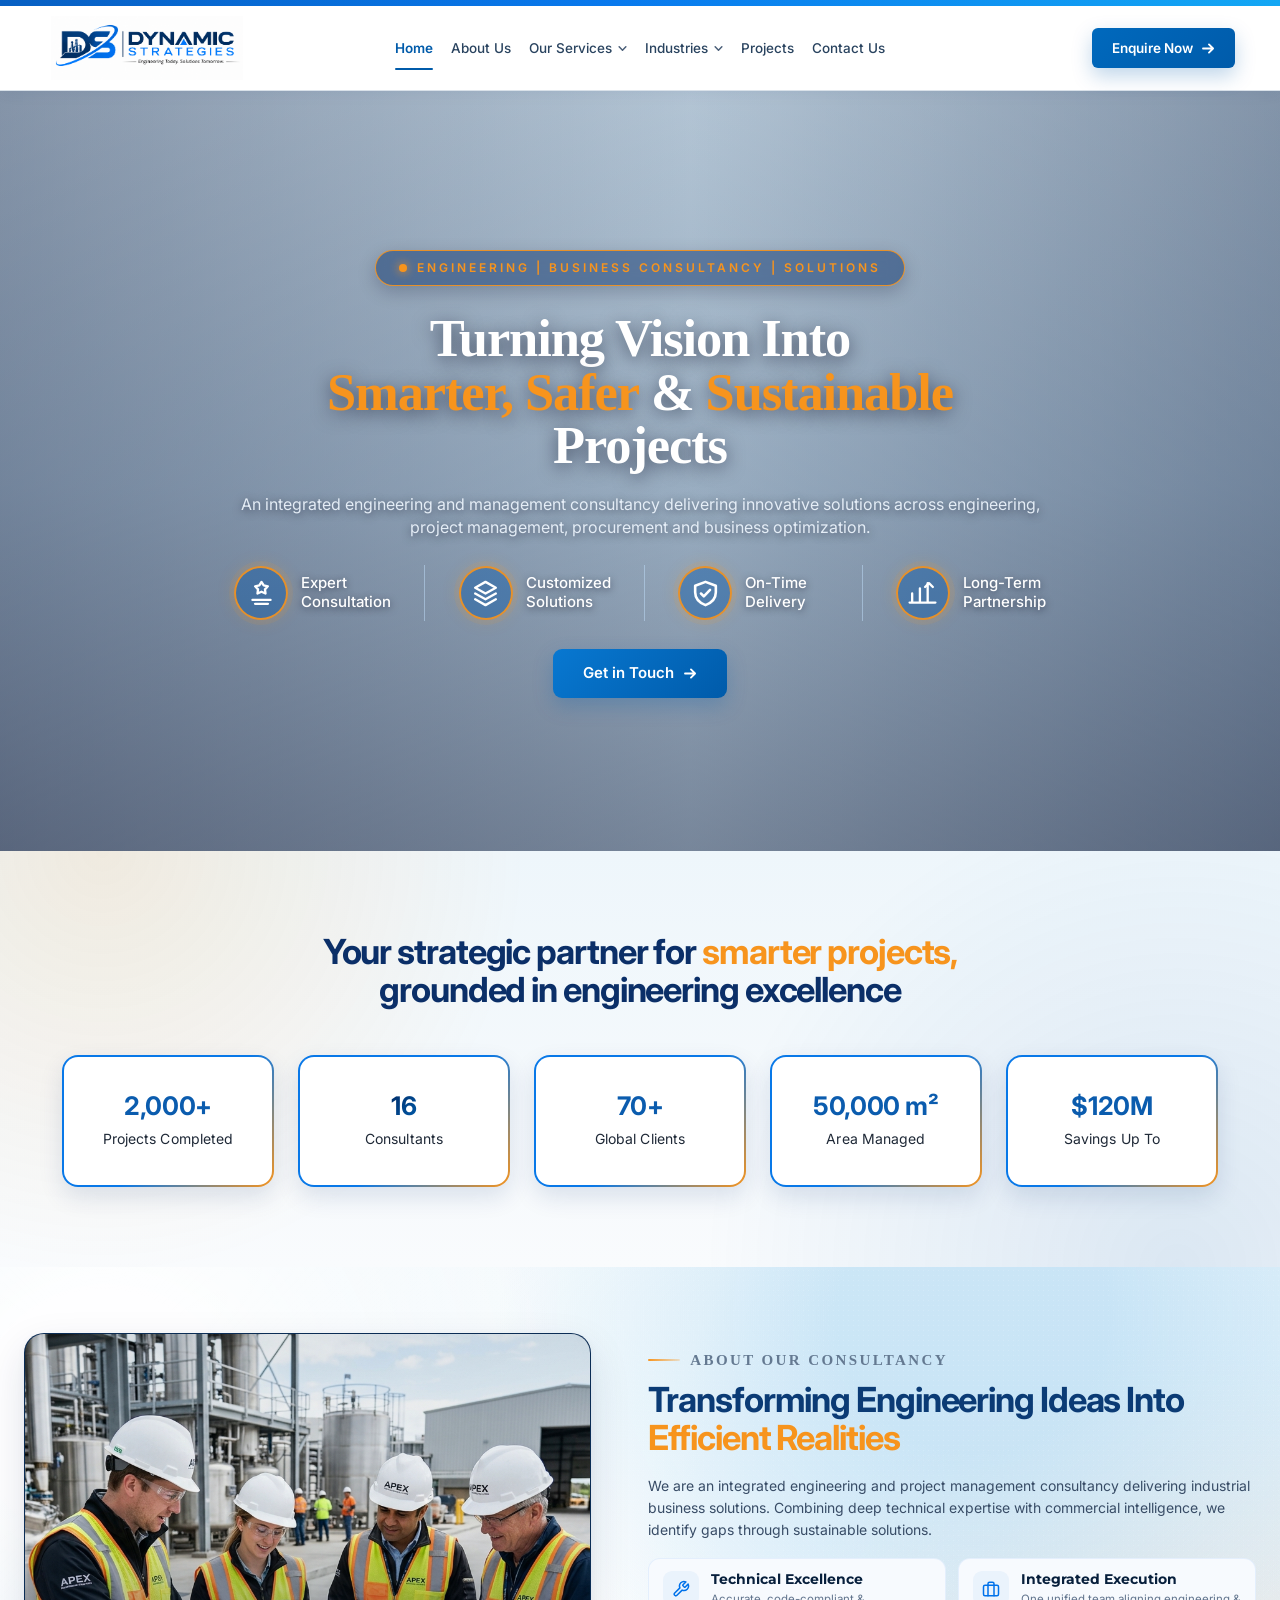
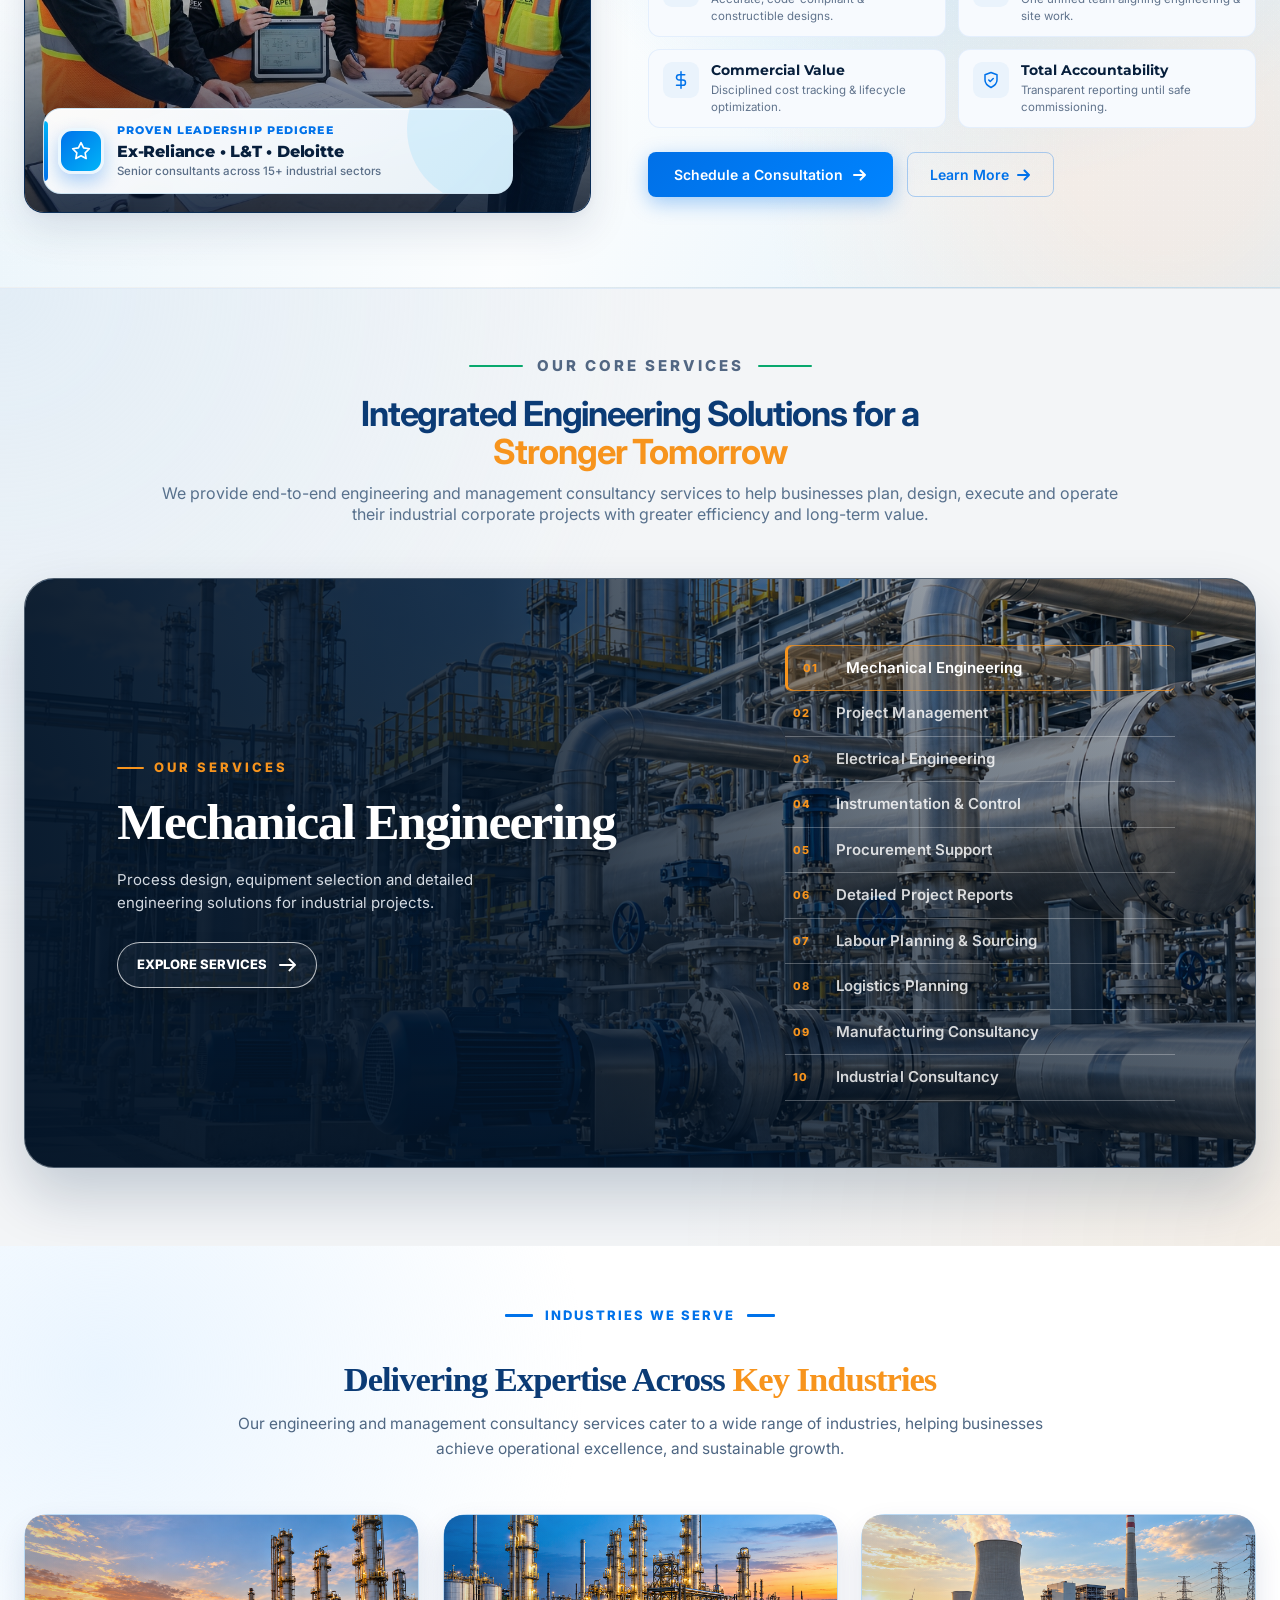
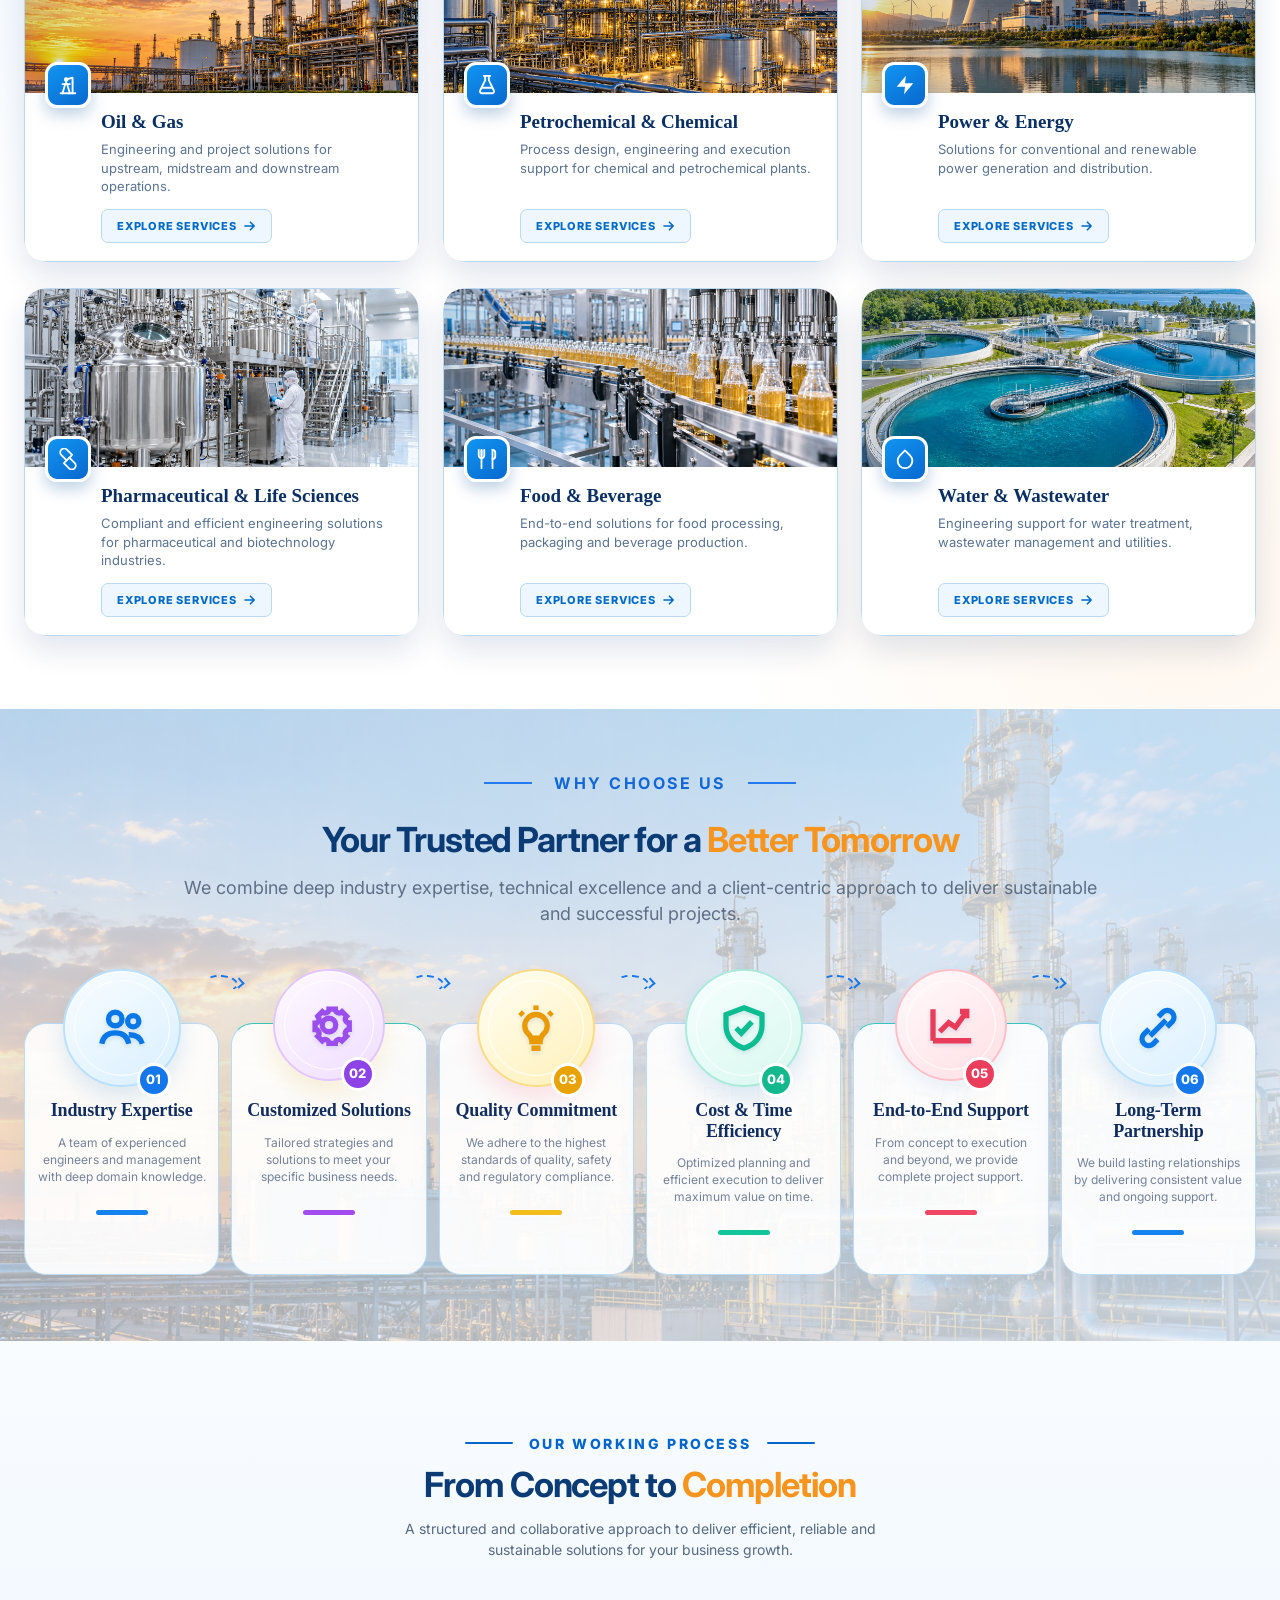
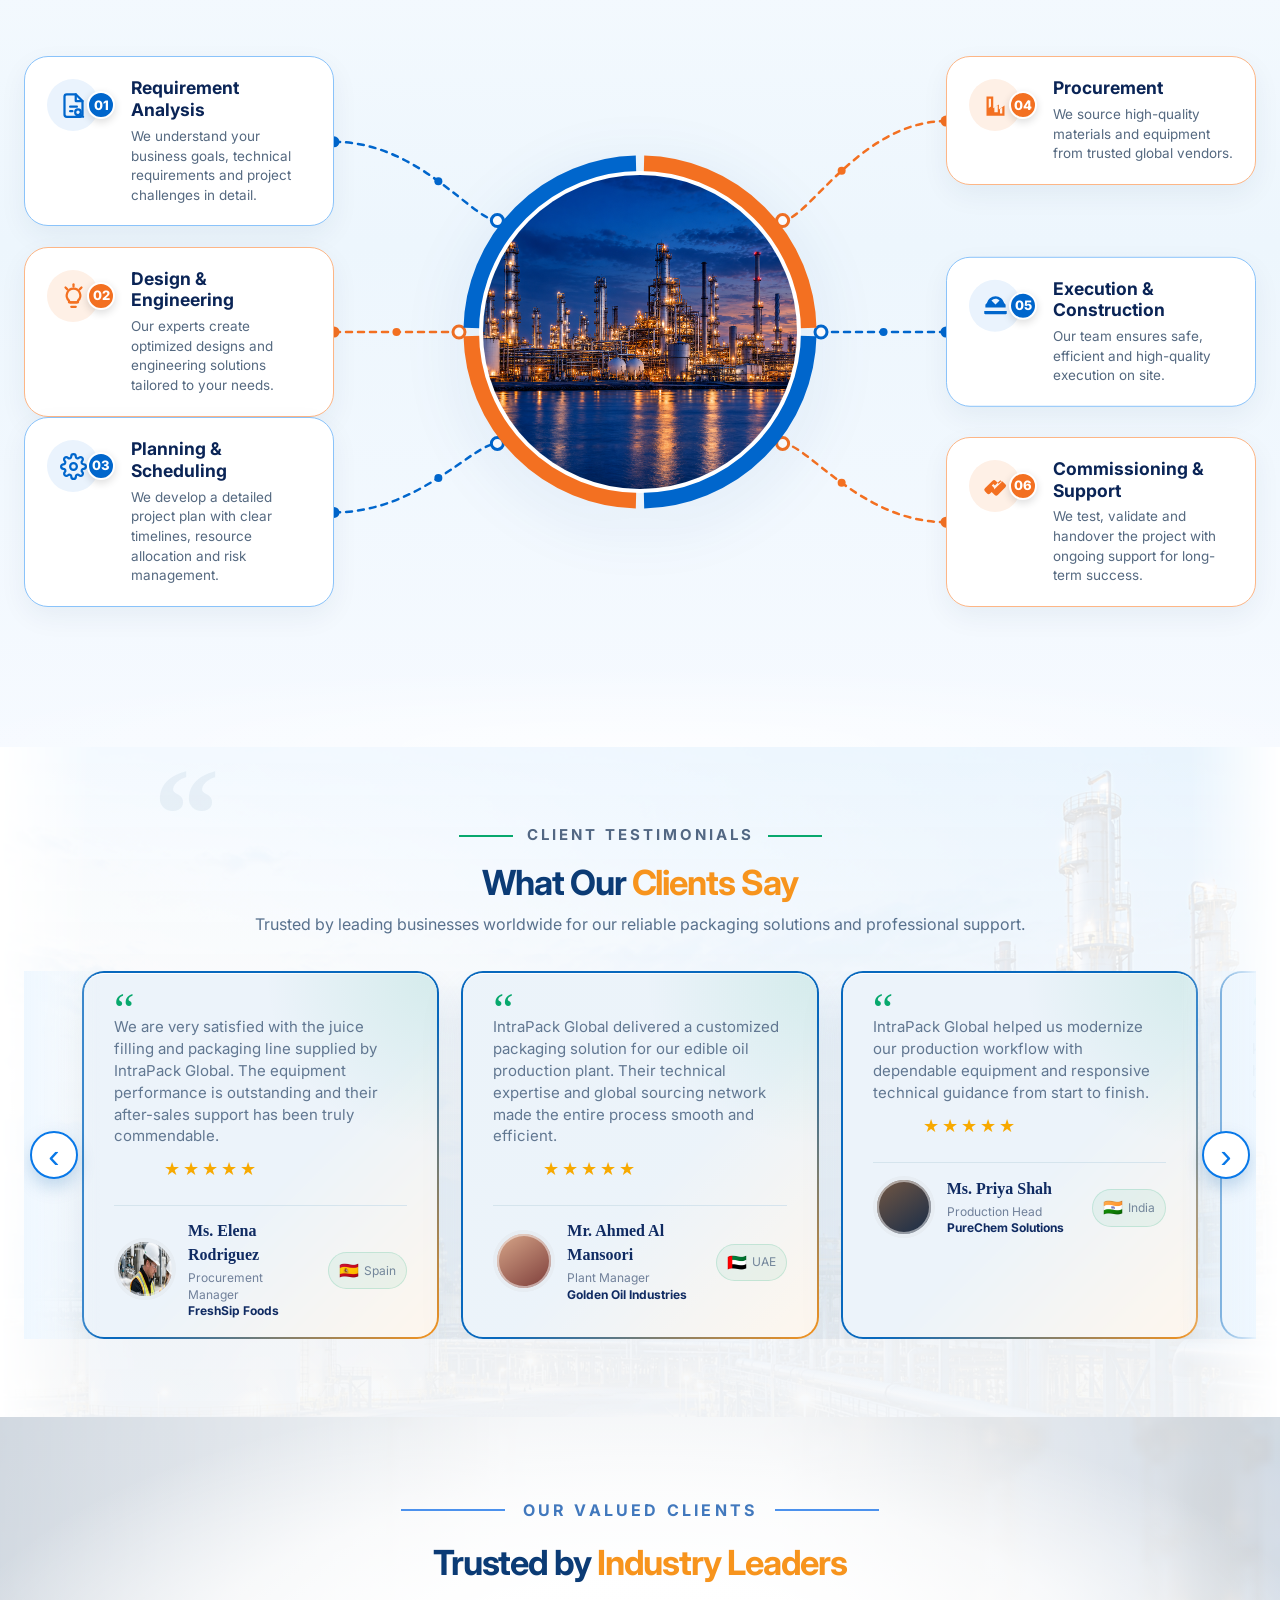
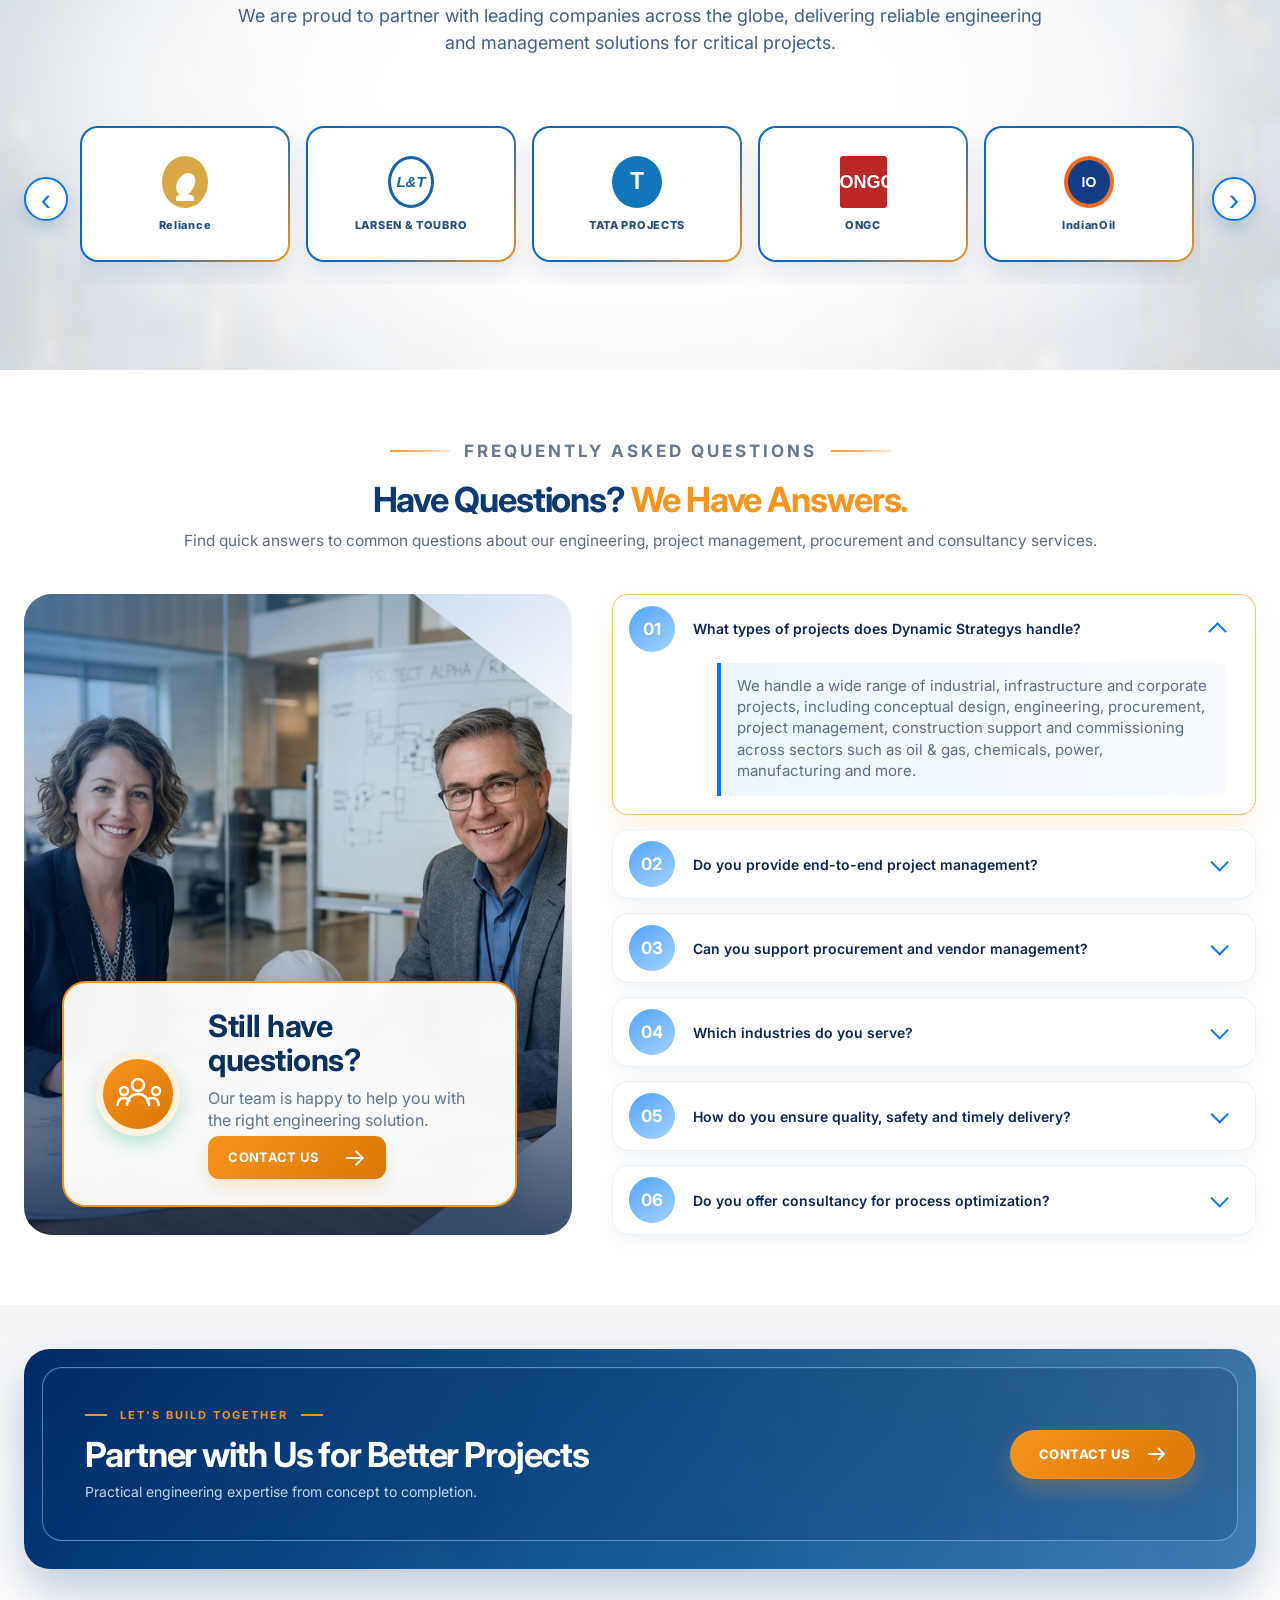
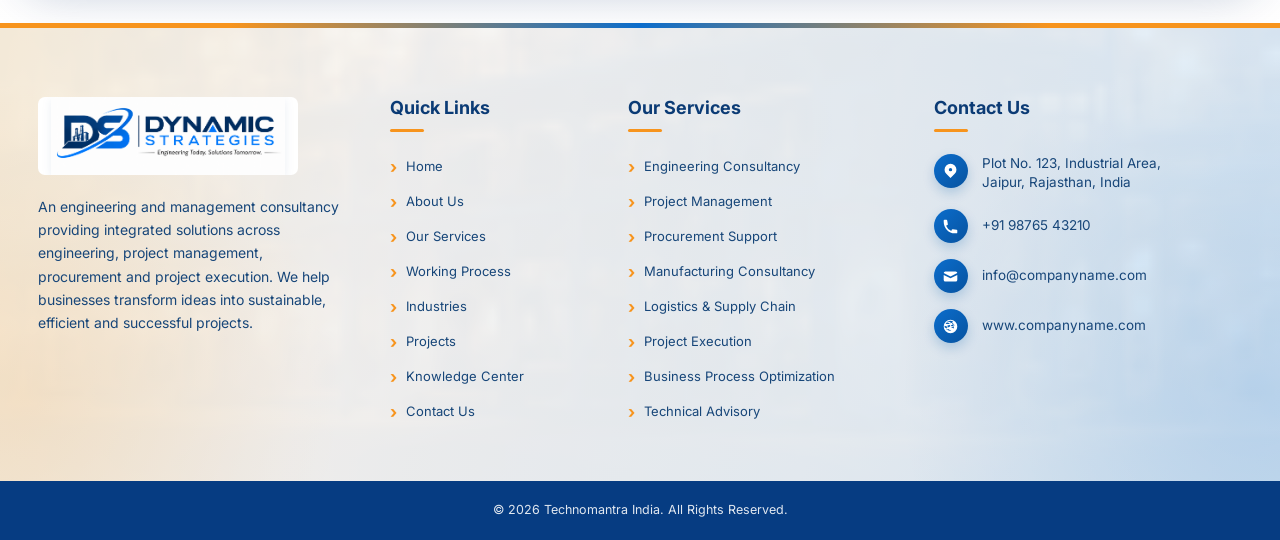
==== commit a3d33b41: "website" ====
--- a/index.html
+++ b/index.html
@@ -13,7 +13,7 @@
   <link
     href="https://fonts.googleapis.com/css2?family=Inter:wght@400;500;600;700&family=Lora:ital,wght@0,500;0,600;0,700;0,800;1,600&family=Montserrat:wght@500;600;700;800;900&display=swap"
     rel="stylesheet" />
-  <link rel="stylesheet" href="styles.css" />
+  <link rel="stylesheet" href="styles.css?v=2.0" />
   <link rel="stylesheet" href="process-section.css" />
 </head>
 
@@ -1005,6 +1005,69 @@
           </div>
         </article>
       </div>
+
+      <div class="industries-grid-modern" aria-label="Specialized industries we serve">
+        <a class="industry-modern-card" href="pages/contact.html">
+          <span class="industry-modern-icon icon-pharma">+</span><span class="industry-modern-number">01</span>
+          <span class="industry-modern-copy"><small>PHARMA &amp; BIOTECH</small><strong>Pharmaceuticals, API &amp; Chemicals</strong><em>REGULATED FACILITIES &amp; CLEANROOMS</em></span><span class="industry-modern-arrow">→</span>
+        </a>
+        <a class="industry-modern-card" href="pages/contact.html">
+          <span class="industry-modern-icon icon-food">▱</span><span class="industry-modern-number">02</span>
+          <span class="industry-modern-copy"><small>HYGIENIC PROCESS</small><strong>Food &amp; Beverages</strong><em>HYGIENIC PROCESS &amp; UTILITIES</em></span><span class="industry-modern-arrow">→</span>
+        </a>
+        <a class="industry-modern-card" href="pages/contact.html">
+          <span class="industry-modern-icon icon-fmcg">▰</span><span class="industry-modern-number">03</span>
+          <span class="industry-modern-copy"><small>HIGH VELOCITY</small><strong>FMCG Manufacturing</strong><em>HIGH-SPEED PRODUCTION LINES</em></span><span class="industry-modern-arrow">→</span>
+        </a>
+        <a class="industry-modern-card" href="pages/contact.html">
+          <span class="industry-modern-icon icon-textile">⌁</span><span class="industry-modern-number">04</span>
+          <span class="industry-modern-copy"><small>TEXTILE &amp; APPAREL</small><strong>Yarns &amp; Textiles</strong><em>SPINNING, WEAVING &amp; FINISHING</em></span><span class="industry-modern-arrow">→</span>
+        </a>
+        <a class="industry-modern-card" href="pages/contact.html">
+          <span class="industry-modern-icon icon-packaging">▤</span><span class="industry-modern-number">05</span>
+          <span class="industry-modern-copy"><small>PACKAGING &amp; PRINT</small><strong>Packaging &amp; Corrugation</strong><em>FLEXIBLE &amp; RIGID PACKAGING</em></span><span class="industry-modern-arrow">→</span>
+        </a>
+        <a class="industry-modern-card" href="pages/contact.html">
+          <span class="industry-modern-icon icon-heavy">⚙</span><span class="industry-modern-number">06</span>
+          <span class="industry-modern-copy"><small>HEAVY ENGINEERING</small><strong>Fabrication &amp; Heavy Engineering</strong><em>STRUCTURAL &amp; PRESSURE VESSELS</em></span><span class="industry-modern-arrow">→</span>
+        </a>
+        <a class="industry-modern-card" href="pages/contact.html">
+          <span class="industry-modern-icon icon-auto">▣</span><span class="industry-modern-number">07</span>
+          <span class="industry-modern-copy"><small>AUTOMOTIVE &amp; OEM</small><strong>Automobile &amp; Auto Ancillary</strong><em>ASSEMBLY &amp; COMPONENT PLANTS</em></span><span class="industry-modern-arrow">→</span>
+        </a>
+        <a class="industry-modern-card" href="pages/contact.html">
+          <span class="industry-modern-icon icon-marine">⚓</span><span class="industry-modern-number">08</span>
+          <span class="industry-modern-copy"><small>CIVIL &amp; MARINE</small><strong>Marine &amp; Complex Structures</strong><em>OFFSHORE &amp; HEAVY CIVIL WORKS</em></span><span class="industry-modern-arrow">→</span>
+        </a>
+        <a class="industry-modern-card" href="pages/contact.html">
+          <span class="industry-modern-icon icon-glass">◈</span><span class="industry-modern-number">09</span>
+          <span class="industry-modern-copy"><small>THERMAL &amp; KILN</small><strong>Glass &amp; Ceramics</strong><em>KILN &amp; HIGH-TEMPERATURE PLANTS</em></span><span class="industry-modern-arrow">→</span>
+        </a>
+        <a class="industry-modern-card" href="pages/contact.html">
+          <span class="industry-modern-icon icon-paper">▤</span><span class="industry-modern-number">10</span>
+          <span class="industry-modern-copy"><small>CONTINUOUS PROCESS</small><strong>Pulp &amp; Paper Mills</strong><em>CONTINUOUS PROCESS ENGINEERING</em></span><span class="industry-modern-arrow">→</span>
+        </a>
+        <a class="industry-modern-card" href="pages/contact.html">
+          <span class="industry-modern-icon icon-logistics">◇</span><span class="industry-modern-number">11</span>
+          <span class="industry-modern-copy"><small>SUPPLY CHAIN &amp; 3PL</small><strong>Logistics &amp; Warehousing</strong><em>AUTOMATED FULFILLMENT CENTERS</em></span><span class="industry-modern-arrow">→</span>
+        </a>
+        <a class="industry-modern-card" href="pages/contact.html">
+          <span class="industry-modern-icon icon-energy">ϟ</span><span class="industry-modern-number">12</span>
+          <span class="industry-modern-copy"><small>CLEAN ENERGY</small><strong>Renewable Energy</strong><em>SOLAR, WIND &amp; HYBRID STORAGE</em></span><span class="industry-modern-arrow">→</span>
+        </a>
+        <a class="industry-modern-card" href="pages/contact.html">
+          <span class="industry-modern-icon icon-polymer">⌘</span><span class="industry-modern-number">13</span>
+          <span class="industry-modern-copy"><small>PETROCHEMICAL</small><strong>Polymers &amp; Petro-Chemicals</strong><em>RESIN, EXTRUSION &amp; COMPOUNDING</em></span><span class="industry-modern-arrow">→</span>
+        </a>
+        <a class="industry-modern-card" href="pages/contact.html">
+          <span class="industry-modern-icon icon-semiconductor">▦</span><span class="industry-modern-number">14</span>
+          <span class="industry-modern-copy"><small>CLEANROOM FAB</small><strong>Semiconductor &amp; Electronics</strong><em>ULTRA-PURE UTILITIES &amp; CLEAN FACILITIES</em></span><span class="industry-modern-arrow">→</span>
+        </a>
+        <a class="industry-modern-card" href="pages/contact.html">
+          <span class="industry-modern-icon icon-oil">$</span><span class="industry-modern-number">15</span>
+          <span class="industry-modern-copy"><small>REFINERY &amp; MIDSTREAM</small><strong>Oil &amp; Gas Refineries</strong><em>REFINING, TERMINALS &amp; PIPELINES</em></span><span class="industry-modern-arrow">→</span>
+        </a>
+      </div>
     </div>
   </section>
 
@@ -1020,7 +1083,7 @@
 
       <div class="faq-layout">
         <div class="faq-support-card">
-          <img src="assets/about-refinery-engineers.jpg" alt="Engineers discussing industrial project support at a refinery"
+          <img src="assets/faq-support-consultation.jpg" alt="Senior technical engineering consultants ready to assist with project FAQs and queries"
             loading="lazy" />
           <div class="faq-support-shade" aria-hidden="true"></div>
           <div class="faq-support-copy">
--- a/styles.css
+++ b/styles.css
@@ -8054,8 +8054,8 @@
 }
 
 .faq-support-card > img {
-  object-position: center 42%;
-  filter: saturate(1.04) contrast(1.03);
+  object-position: center 28%;
+  filter: saturate(1.06) contrast(1.04);
   clip-path: polygon(0 0, 71% 0, 100% 19%, 97% 83%, 70% 100%, 0 100%);
 }
 
@@ -10145,3 +10145,327 @@
   .services-showcase-copy h3 { font-size: 39px; }
   .services-showcase-nav { bottom: 4%; }
 }
+
+/* Specialized industries: clean 15-card reference layout */
+.industries-section {
+  padding: 76px 0 92px;
+  background-color: #f7faff !important;
+  background-image:
+    radial-gradient(circle, rgba(0, 114, 234, 0.13) 1px, transparent 1px),
+    linear-gradient(180deg, #f8fbff 0%, #f4f8fd 100%) !important;
+  background-size: 26px 26px, 100% 100%;
+  border-top: 4px solid #203d43;
+}
+
+.industries-container {
+  width: min(100% - 48px, 1260px);
+}
+
+.industries-header {
+  max-width: 900px;
+  margin-bottom: 38px;
+  align-items: flex-start;
+  text-align: left;
+}
+
+.industries-eyebrow {
+  gap: 12px;
+  margin-bottom: 18px;
+}
+
+.industries-eyebrow .eyebrow-dash {
+  width: 28px;
+  height: 3px;
+  background: #f7941d;
+}
+
+.industries-eyebrow .eyebrow-text {
+  color: #083b75;
+  font-size: 13px;
+  letter-spacing: 2px;
+}
+
+.industries-title {
+  margin-bottom: 18px;
+  color: #09203d;
+  font-family: Georgia, "Playfair Display", "Times New Roman", serif !important;
+  font-size: clamp(34px, 3.2vw, 48px) !important;
+  font-weight: 800 !important;
+  line-height: 1.1 !important;
+  letter-spacing: -1px !important;
+  text-align: left;
+}
+
+.industries-subtitle {
+  max-width: 760px;
+  color: #4f6783;
+  font-size: 15.5px;
+  line-height: 1.6;
+  text-align: left;
+}
+
+.industries-grid { display: none !important; }
+
+.industries-grid-modern {
+  display: grid;
+  grid-template-columns: repeat(3, minmax(0, 1fr));
+  gap: 20px 22px;
+}
+
+.industry-modern-card {
+  position: relative;
+  display: grid;
+  grid-template-columns: 56px minmax(0, 1fr) 28px;
+  grid-template-rows: auto 1fr;
+  column-gap: 12px;
+  min-height: 128px;
+  padding: 20px 20px 18px 24px;
+  overflow: hidden;
+  border: 1px solid #cfe1f5;
+  border-radius: 18px;
+  background: rgba(255, 255, 255, 0.94);
+  box-shadow: 0 8px 18px rgba(18, 70, 126, 0.035);
+  color: #09203d;
+  text-decoration: none;
+  transition: transform 0.25s ease, border-color 0.25s ease, box-shadow 0.25s ease, background 0.25s ease;
+}
+
+.industry-modern-card::after {
+  position: absolute;
+  inset: auto 0 0;
+  height: 3px;
+  background: linear-gradient(90deg, #0878e8, #80bbff);
+  content: "";
+  opacity: 0;
+  transform: scaleX(0.3);
+  transform-origin: left;
+  transition: opacity 0.25s ease, transform 0.25s ease;
+}
+
+.industry-modern-card:hover,
+.industry-modern-card:focus-visible {
+  border-color: #8fc4f7;
+  background: #ffffff;
+  box-shadow: 0 16px 30px rgba(18, 70, 126, 0.11);
+  outline: none;
+  transform: translateY(-4px);
+}
+
+.industry-modern-card:hover::after,
+.industry-modern-card:focus-visible::after {
+  opacity: 1;
+  transform: scaleX(1);
+}
+
+.industry-modern-icon {
+  display: grid;
+  grid-row: 1 / span 2;
+  place-items: center;
+  width: 52px;
+  height: 52px;
+  border: 1px solid #b8d9fb;
+  border-radius: 14px;
+  background: linear-gradient(145deg, #f8fcff, #e7f2ff);
+  color: #0072ea;
+  font-family: Georgia, serif;
+  font-size: 25px;
+  font-weight: 700;
+  line-height: 1;
+  box-shadow: inset 0 1px rgba(255, 255, 255, 0.9);
+}
+
+.industry-modern-number {
+  grid-column: 2;
+  grid-row: 1;
+  justify-self: end;
+  color: #7e96b1;
+  font-size: 11px;
+  font-weight: 800;
+  letter-spacing: 0.8px;
+}
+
+.industry-modern-copy {
+  display: flex;
+  grid-column: 2;
+  grid-row: 2;
+  flex-direction: column;
+  align-items: flex-start;
+  min-width: 0;
+  padding-top: 1px;
+}
+
+.industry-modern-copy small {
+  display: inline-flex;
+  margin-bottom: 6px;
+  padding: 3px 7px;
+  border: 1px solid #b9dafb;
+  border-radius: 4px;
+  background: #edf6ff;
+  color: #0072ea;
+  font-size: 9px;
+  font-weight: 800;
+  letter-spacing: 0.65px;
+  line-height: 1.1;
+}
+
+.industry-modern-copy strong {
+  color: #071d3d;
+  font-size: 16px;
+  font-weight: 750;
+  line-height: 1.22;
+}
+
+.industry-modern-copy em {
+  margin-top: 6px;
+  overflow: hidden;
+  color: #506b89;
+  font-size: 10.5px;
+  font-style: normal;
+  font-weight: 600;
+  letter-spacing: 0.45px;
+  line-height: 1.25;
+  text-overflow: ellipsis;
+  white-space: nowrap;
+}
+
+.industry-modern-arrow {
+  display: grid;
+  grid-column: 3;
+  grid-row: 2;
+  place-items: center;
+  align-self: center;
+  width: 28px;
+  height: 28px;
+  border-radius: 50%;
+  background: #f7fafc;
+  color: #a7b8ca;
+  font-size: 20px;
+  line-height: 1;
+  transition: color 0.25s ease, background 0.25s ease, transform 0.25s ease;
+}
+
+.industry-modern-card:hover .industry-modern-arrow,
+.industry-modern-card:focus-visible .industry-modern-arrow {
+  background: #eaf4ff;
+  color: #0072ea;
+  transform: translateX(3px);
+}
+
+@media (max-width: 1050px) {
+  .industries-grid-modern { grid-template-columns: repeat(2, minmax(0, 1fr)); }
+}
+
+@media (max-width: 680px) {
+  .industries-section { padding: 62px 0 72px; }
+  .industries-container { width: min(100% - 32px, 580px); }
+  .industries-header { margin-bottom: 30px; }
+  .industries-title { font-size: clamp(31px, 9vw, 42px) !important; }
+  .industries-grid-modern { grid-template-columns: 1fr; gap: 14px; }
+  .industry-modern-card { min-height: 120px; padding: 18px; }
+}
+
+/* Restore the original homepage industries presentation */
+.industries-section {
+  padding: 95px 0 110px !important;
+  background:
+    radial-gradient(circle at 8% 12%, rgba(226, 241, 255, 0.72), transparent 32%),
+    radial-gradient(circle at 92% 88%, rgba(247, 148, 29, 0.08), transparent 30%),
+    #ffffff !important;
+  background-image:
+    radial-gradient(circle at 8% 12%, rgba(226, 241, 255, 0.72), transparent 32%),
+    radial-gradient(circle at 92% 88%, rgba(247, 148, 29, 0.08), transparent 30%) !important;
+  border-top: 0;
+}
+
+.industries-container {
+  width: min(100% - 48px, 1500px);
+}
+
+.industries-header {
+  max-width: 860px;
+  margin: 0 auto 52px;
+  align-items: center;
+  text-align: center;
+}
+
+.industries-eyebrow .eyebrow-text { color: #0072ea; }
+.industries-eyebrow .eyebrow-dash { background: #0072ea; }
+
+.industries-title {
+  margin-bottom: 14px;
+  font-family: Georgia, "Playfair Display", "Times New Roman", serif !important;
+  font-size: clamp(28px, 2.7vw, 42px) !important;
+  text-align: center;
+}
+
+.industries-subtitle {
+  max-width: 820px;
+  text-align: center;
+}
+
+.industries-grid-modern { display: none !important; }
+
+.industries-grid {
+  display: grid !important;
+  grid-template-columns: repeat(3, 1fr);
+  gap: 26px 24px;
+}
+
+@media (max-width: 1200px) {
+  .industries-grid { grid-template-columns: repeat(2, 1fr); }
+}
+
+@media (max-width: 768px) {
+  .industries-section { padding: 70px 0 85px !important; }
+  .industries-container { width: min(100% - 32px, 600px); }
+  .industries-header { margin-bottom: 36px; }
+  .industries-grid { grid-template-columns: 1fr; gap: 20px; }
+}
+
+/* Reduce the empty space above testimonials and valued-client headings */
+.testimonials-shell {
+  padding-top: 8px !important;
+}
+
+.valued-clients-section {
+  padding-top: 42px !important;
+}
+
+@media (max-width: 680px) {
+  .testimonials-shell { padding-top: 4px !important; }
+  .valued-clients-section { padding-top: 32px !important; }
+}
+
+/* Remove the excess blank area below the testimonial cards */
+.testimonials-section {
+  min-height: 0 !important;
+}
+
+.testimonials-shell {
+  padding-bottom: 8px !important;
+}
+
+/* Tighter vertical rhythm between homepage sections */
+@media (min-width: 681px) {
+  .why-choose-section { padding-top: 62px !important; padding-bottom: 66px !important; }
+  .about-us-section { padding-top: 66px !important; padding-bottom: 74px !important; }
+  .core-services-section { padding-top: 66px !important; padding-bottom: 78px !important; }
+  .industries-section { padding-top: 60px !important; padding-bottom: 72px !important; }
+  .faq-section { padding-top: 64px !important; padding-bottom: 70px !important; }
+  .testimonials-section { padding-top: 64px !important; padding-bottom: 70px !important; }
+  .valued-clients-section { padding-top: 76px !important; padding-bottom: 86px !important; }
+  .working-process-section { padding-top: 64px !important; padding-bottom: 72px !important; }
+  .cta-banner-section { padding-top: 44px !important; padding-bottom: 54px !important; }
+}
+
+@media (max-width: 680px) {
+  .why-choose-section { padding-top: 48px !important; padding-bottom: 54px !important; }
+  .about-us-section { padding-top: 54px !important; padding-bottom: 62px !important; }
+  .core-services-section { padding-top: 54px !important; padding-bottom: 64px !important; }
+  .industries-section { padding-top: 52px !important; padding-bottom: 62px !important; }
+  .faq-section { padding-top: 52px !important; padding-bottom: 58px !important; }
+  .testimonials-section { padding-top: 52px !important; padding-bottom: 58px !important; }
+  .valued-clients-section { padding-top: 60px !important; padding-bottom: 68px !important; }
+  .working-process-section { padding-top: 52px !important; padding-bottom: 62px !important; }
+  .cta-banner-section { padding-top: 38px !important; padding-bottom: 46px !important; }
+}
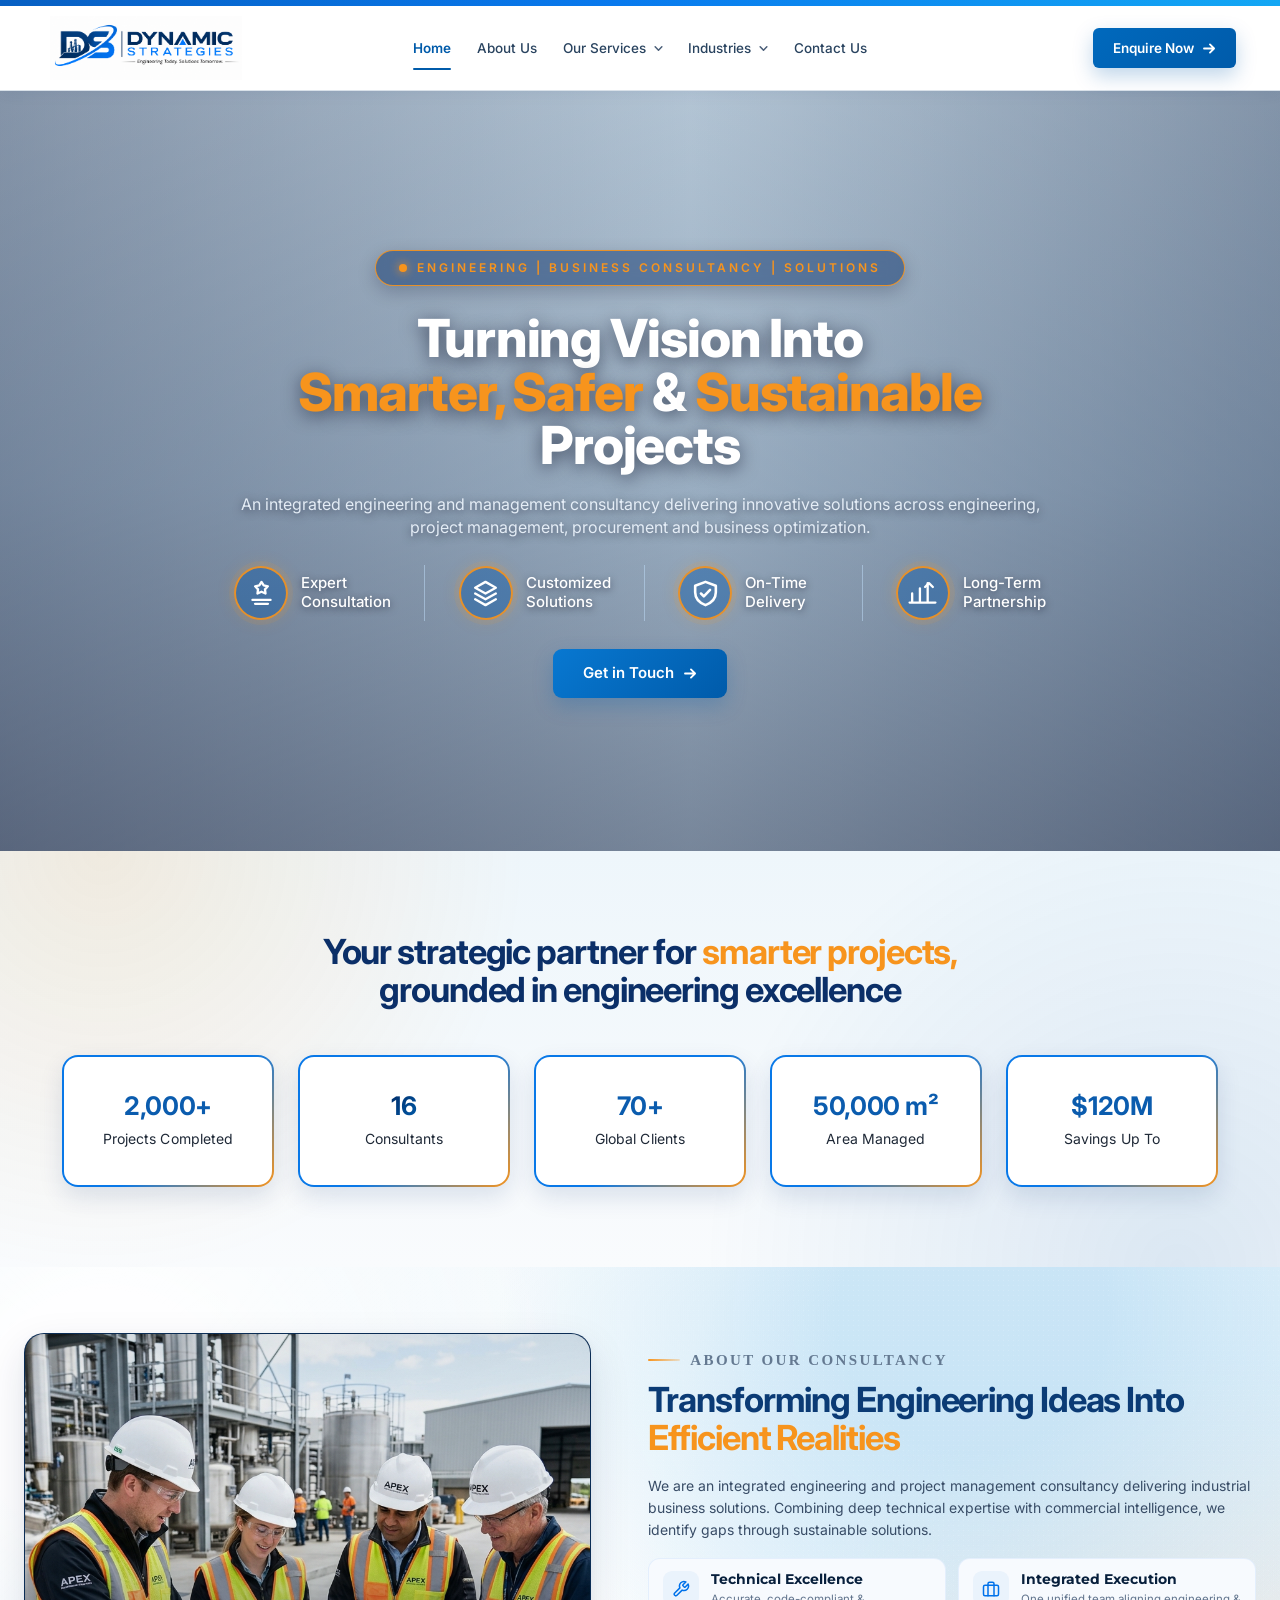
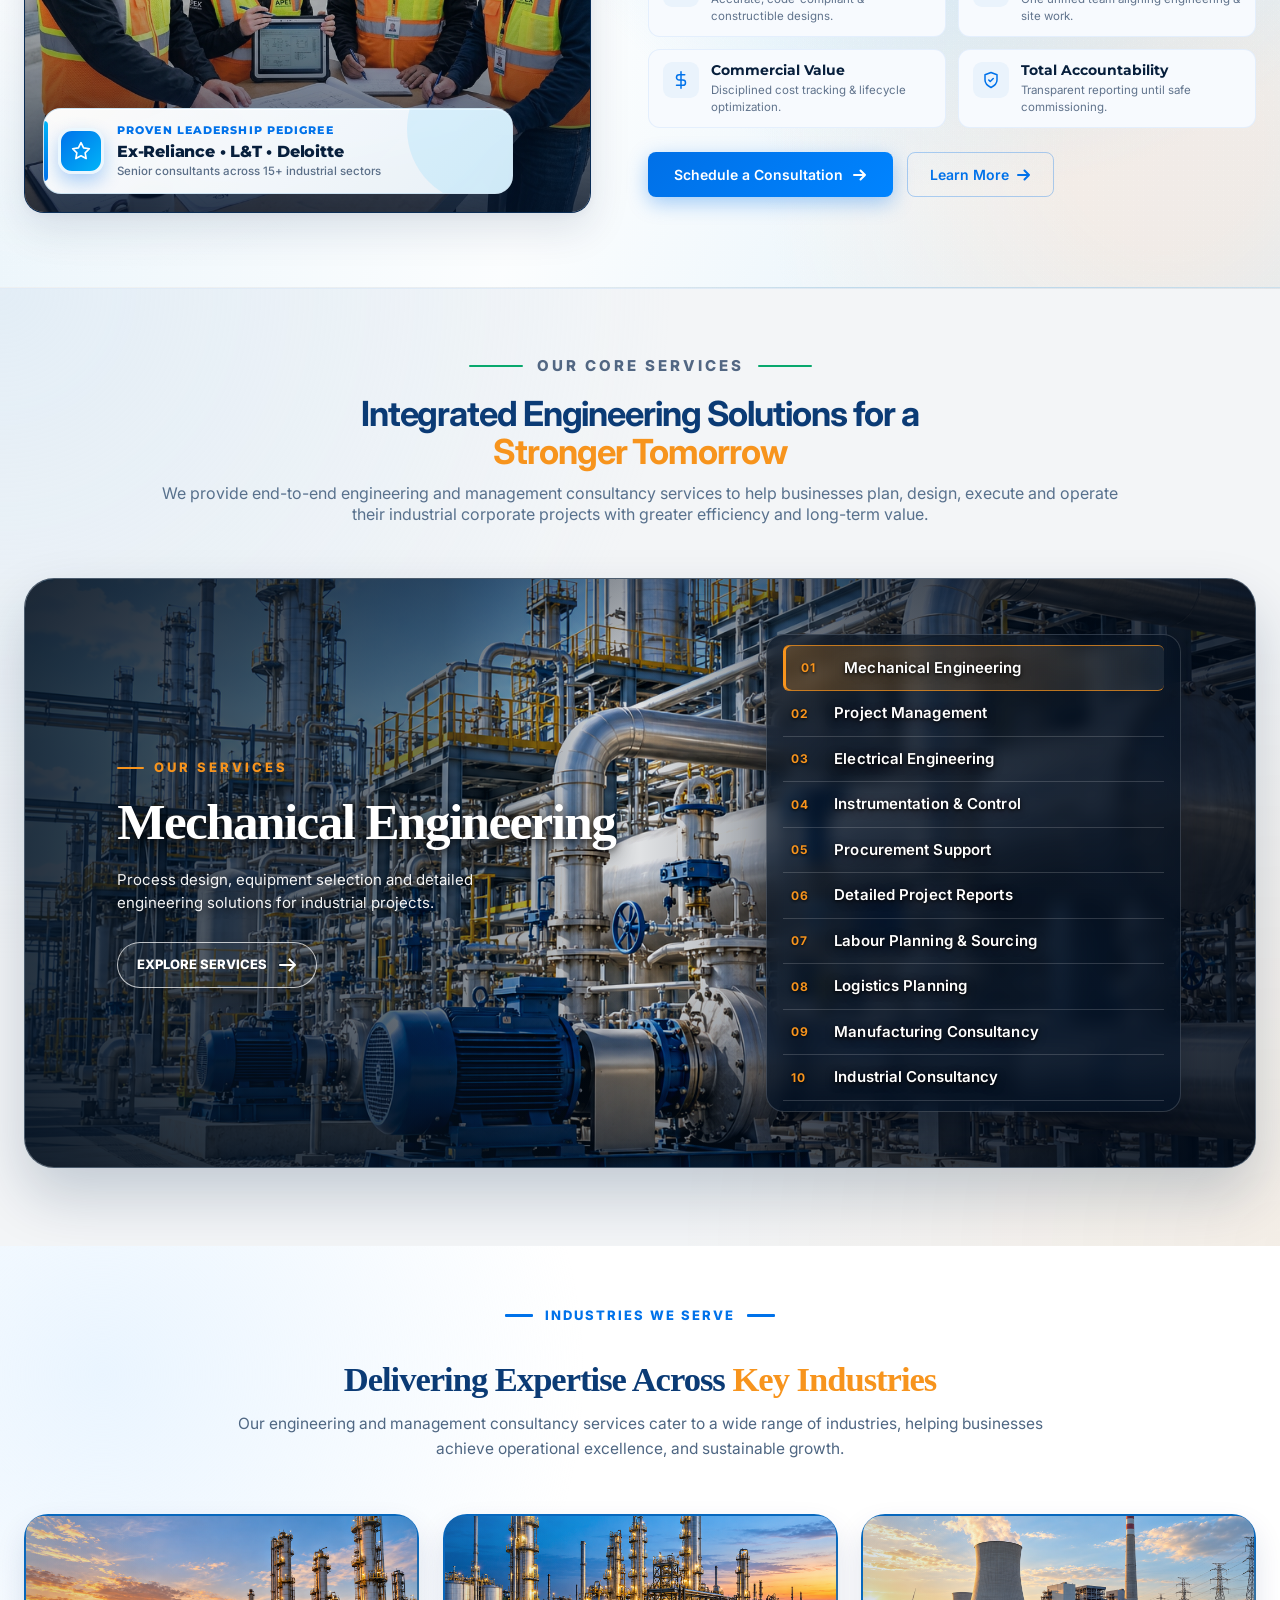
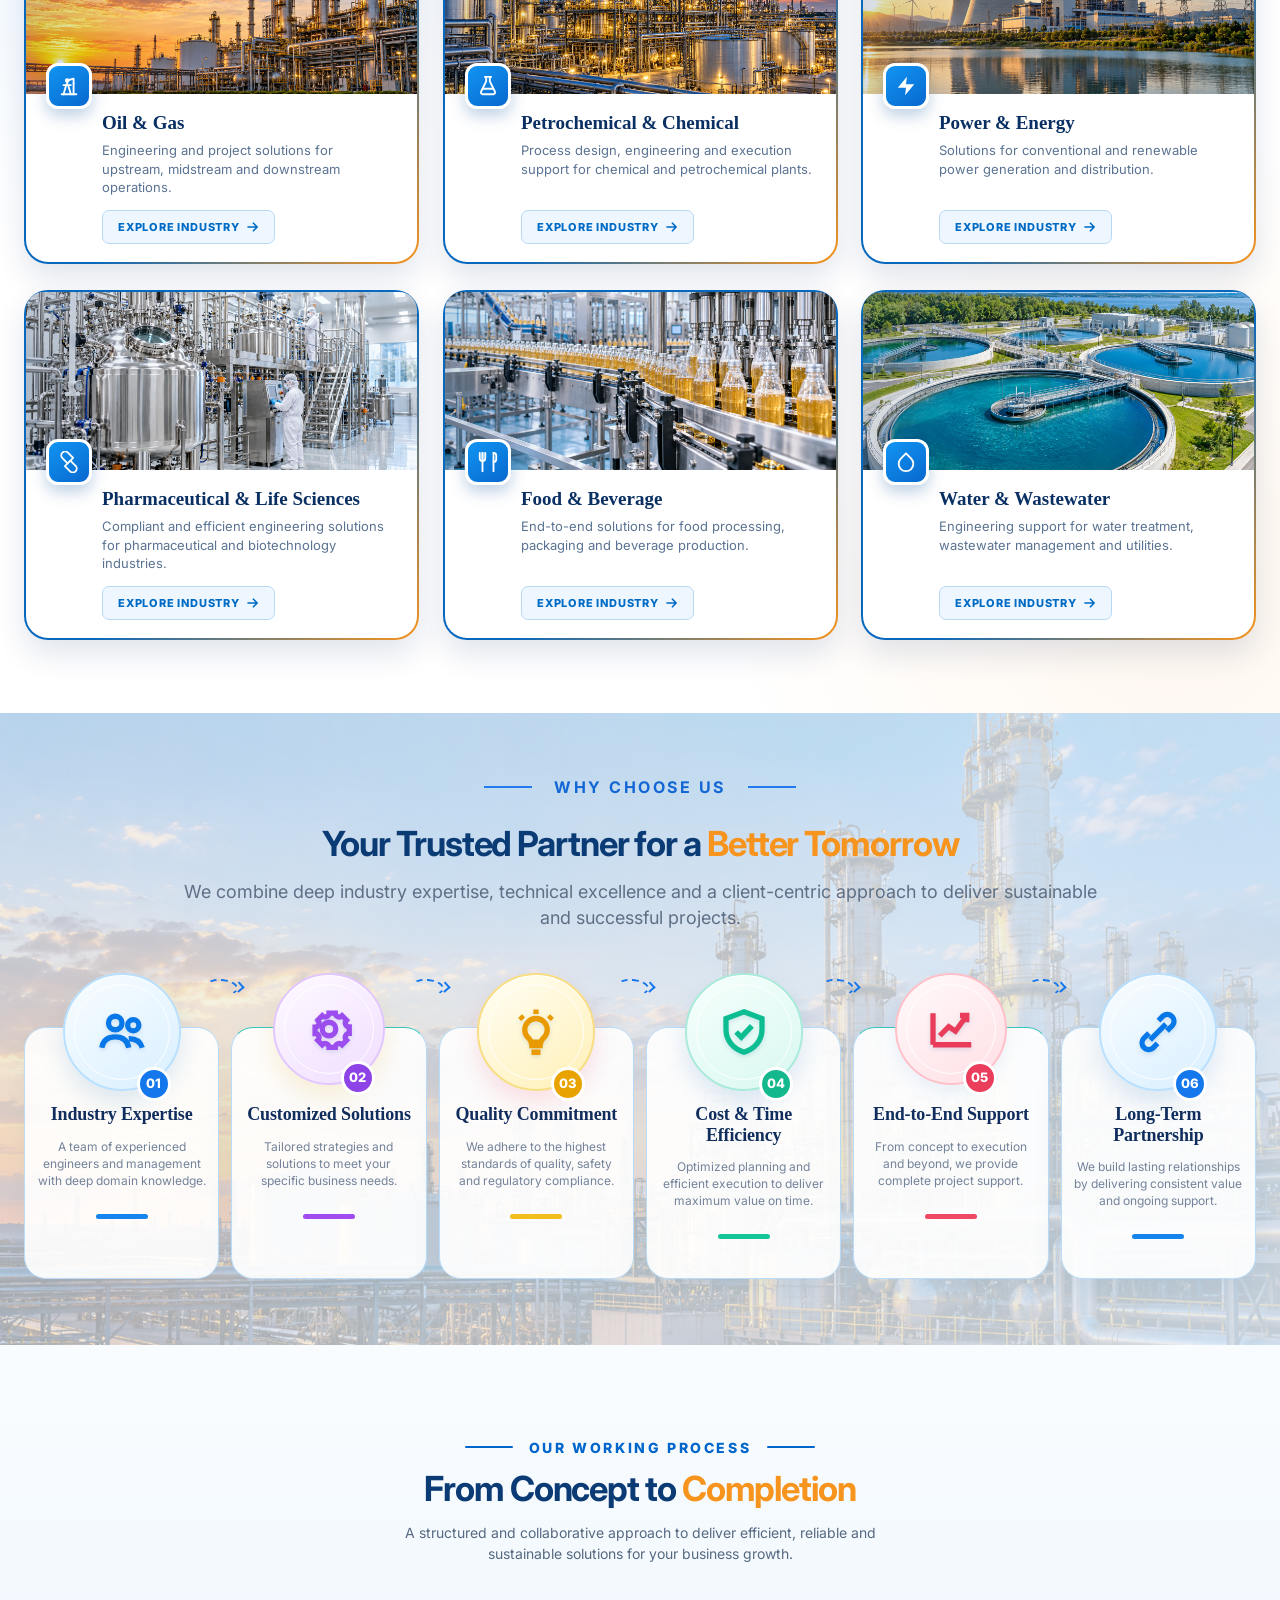
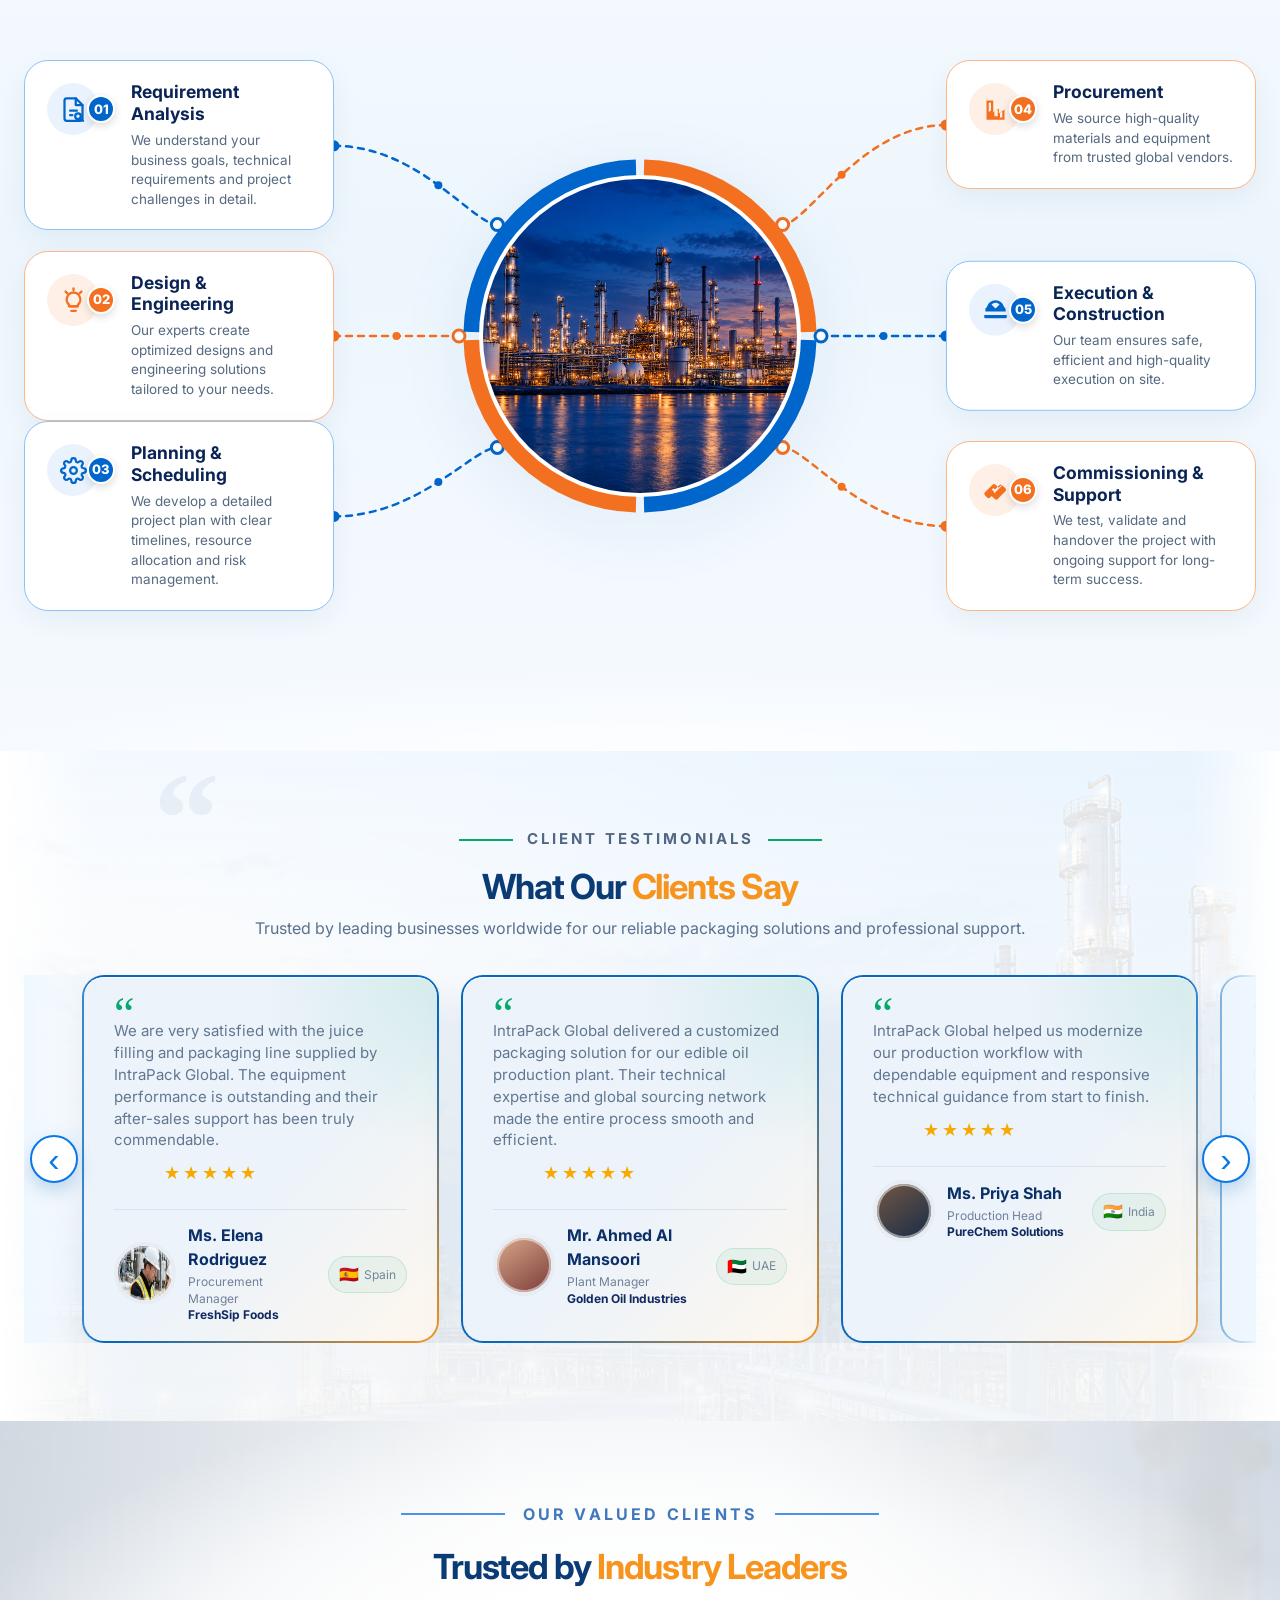
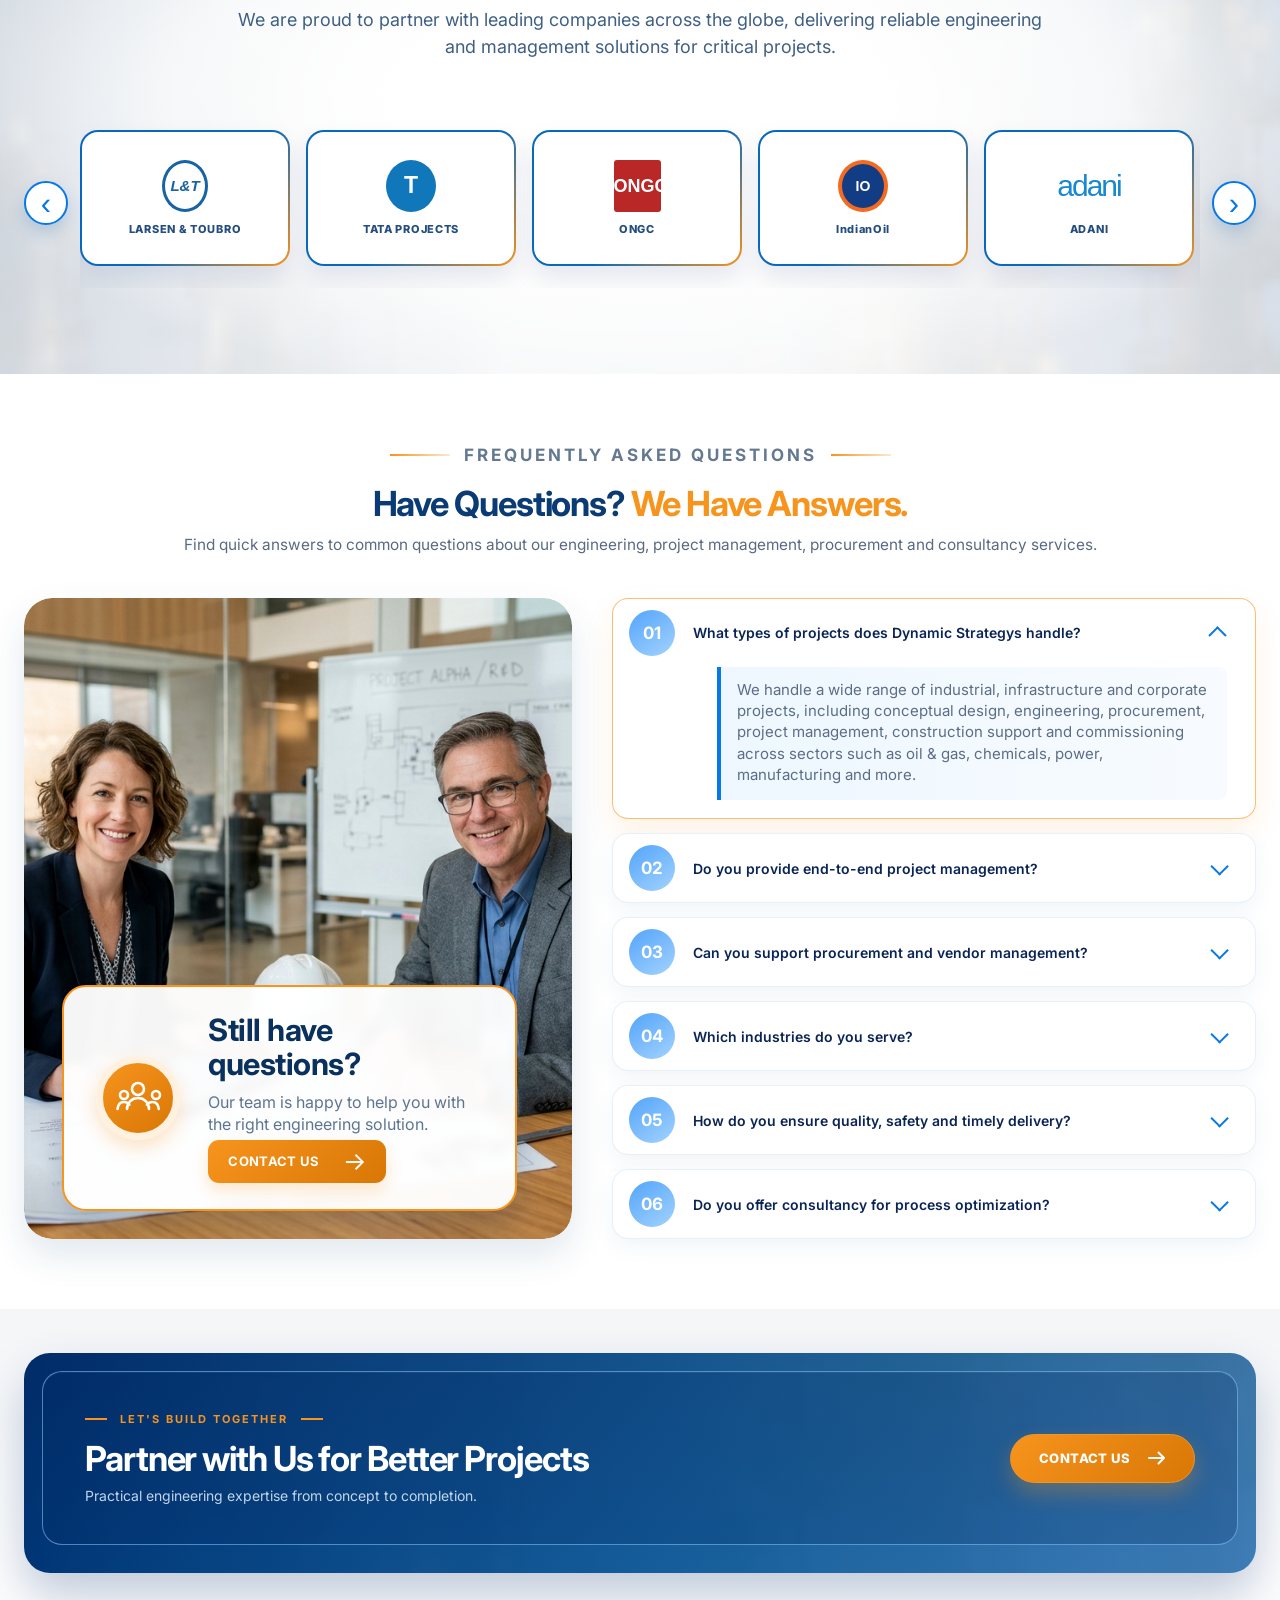
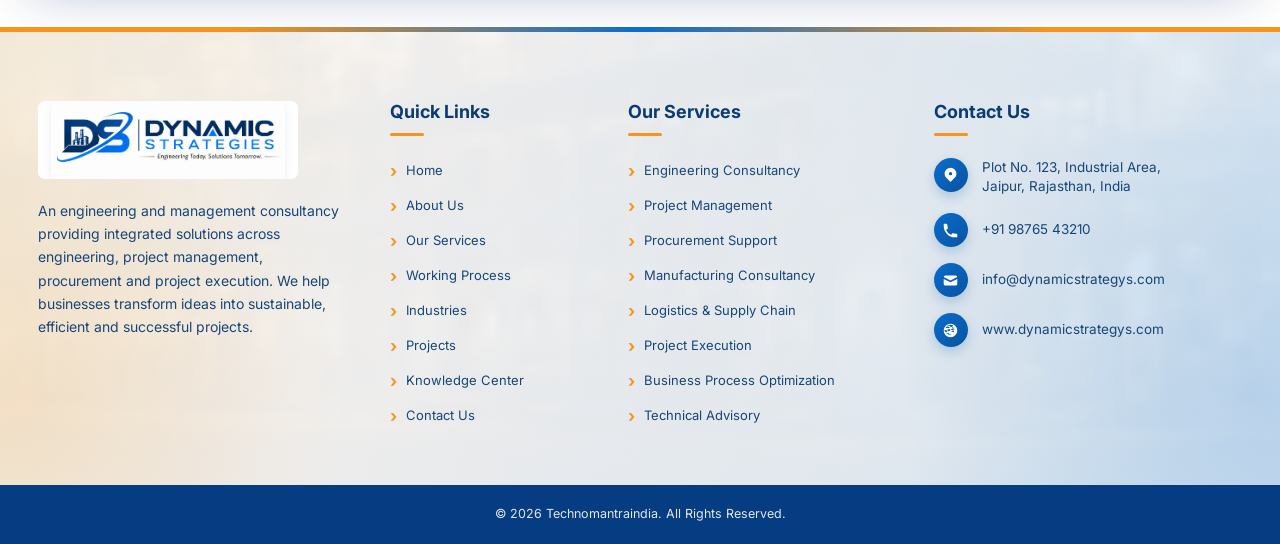
==== commit 3f9cf3ed: "website" ====
--- a/index.html
+++ b/index.html
@@ -5,15 +5,15 @@
   <meta charset="UTF-8" />
   <meta name="viewport" content="width=device-width, initial-scale=1.0" />
   <meta name="description"
-    content="Company Name - Engineering, consulting, procurement, and project execution solutions." />
-  <title>Company Name | Engineering, Consulting &amp; Solutions</title>
+    content="Dynamic Strategys - Engineering, consulting, procurement, and project execution solutions." />
+    <title>Dynamic Strategys | Engineering, Consulting &amp; Solutions</title>
   <!-- Google Fonts: Montserrat (for bold brand geometry) & Inter (for crisp interface typography) -->
   <link rel="preconnect" href="https://fonts.googleapis.com" />
   <link rel="preconnect" href="https://fonts.gstatic.com" crossorigin />
   <link
     href="https://fonts.googleapis.com/css2?family=Inter:wght@400;500;600;700&family=Lora:ital,wght@0,500;0,600;0,700;0,800;1,600&family=Montserrat:wght@500;600;700;800;900&display=swap"
     rel="stylesheet" />
-  <link rel="stylesheet" href="styles.css?v=2.0" />
+  <link rel="stylesheet" href="styles.css?v=2.9" />
   <link rel="stylesheet" href="process-section.css" />
 </head>
 
@@ -24,9 +24,9 @@
     <div class="header-container">
       <!-- Header Left: Brand Logo & Tagline -->
       <div class="header-left">
-        <a class="brand" href="#home" aria-label="Company Name - Home">
+        <a class="brand" href="#home" aria-label="Dynamic Strategys - Home">
           <span class="brand-symbol">
-            <img class="brand-image" src="assets/logo.png" alt="Company Name logo" />
+            <img class="brand-image" src="assets/logo.png" alt="Dynamic Strategys logo" />
           </span>
         </a>
       </div>
@@ -61,22 +61,30 @@
             </ul>
           </li>
           <li class="nav-item has-dropdown">
-            <a class="nav-link nav-link-dropdown" href="#industries" aria-haspopup="true" aria-expanded="false">
+            <a class="nav-link nav-link-dropdown" href="pages/industries.html" aria-haspopup="true" aria-expanded="false">
               <span>Industries</span>
               <svg class="chevron-arrow" viewBox="0 0 10 6" fill="none" stroke="currentColor" stroke-width="1.8"
                 stroke-linecap="round" stroke-linejoin="round" aria-hidden="true">
                 <path d="M1 1l4 4 4-4" />
               </svg>
             </a>
-            <ul class="dropdown-list" aria-label="Industries dropdown">
-              <li><a href="#industries">Oil &amp; Gas / Petrochemicals</a></li>
-              <li><a href="#industries">Energy &amp; Renewable Power</a></li>
-              <li><a href="#industries">Heavy Industrial Manufacturing</a></li>
-              <li><a href="#industries">Infrastructure &amp; Civil Engineering</a></li>
+            <ul class="dropdown-list industries-dropdown" aria-label="Industries dropdown">
+              <li><a href="pages/industry-detail.html?industry=pharmaceuticals">Pharmaceuticals, API &amp; Chemicals</a></li>
+              <li><a href="pages/industry-detail.html?industry=food-beverages">Food &amp; Beverages</a></li>
+              <li><a href="pages/industry-detail.html?industry=fmcg">FMCG Manufacturing</a></li>
+              <li><a href="pages/industry-detail.html?industry=yarns-textiles">Yarns &amp; Textiles</a></li>
+              <li><a href="pages/industry-detail.html?industry=packaging-corrugation">Packaging &amp; Corrugation</a></li>
+              <li><a href="pages/industry-detail.html?industry=custom-engineering">Fabrication &amp; Heavy Engineering</a></li>
+              <li><a href="pages/industry-detail.html?industry=automotive">Automobile &amp; Auto Ancillary</a></li>
+              <li><a href="pages/industry-detail.html?industry=marine-structures">Marine &amp; Complex Structures</a></li>
+              <li><a href="pages/industry-detail.html?industry=glass-ceramics">Glass &amp; Ceramics</a></li>
+              <li><a href="pages/industry-detail.html?industry=pulp-paper">Pulp &amp; Paper Mills</a></li>
+              <li><a href="pages/industry-detail.html?industry=logistics-warehousing">Logistics &amp; Warehousing</a></li>
+              <li><a href="pages/industry-detail.html?industry=renewable-energy">Renewable Energy</a></li>
+              <li><a href="pages/industry-detail.html?industry=polymers-petrochemicals">Polymers &amp; Petro-Chemicals</a></li>
+              <li><a href="pages/industry-detail.html?industry=semiconductor-electronics">Semiconductor &amp; Electronics</a></li>
+              <li><a href="pages/industry-detail.html?industry=oil-gas">Oil &amp; Gas</a></li>
             </ul>
-          </li>
-          <li class="nav-item">
-            <a class="nav-link" href="#projects">Projects</a>
           </li>
           <li class="nav-item">
             <a class="nav-link" href="pages/contact.html">Contact Us</a>
@@ -844,8 +852,8 @@
               <p class="industry-desc">Engineering and project solutions for upstream, midstream and downstream
                 operations.</p>
             </div>
-            <a href="pages/contact.html" class="industry-btn" aria-label="Learn more about Oil & Gas">
-              <span>Explore Services</span>
+            <a href="pages/industry-detail.html?industry=oil-gas" class="industry-btn" aria-label="Learn more about Oil & Gas">
+              <span>Explore Industry</span>
               <svg class="btn-arrow" viewBox="0 0 14 12" fill="none" stroke="currentColor" stroke-width="2"
                 stroke-linecap="round" stroke-linejoin="round" aria-hidden="true">
                 <path d="M1 6h11M7.5 1.5L12 6l-4.5 4.5" />
@@ -874,8 +882,8 @@
               <p class="industry-desc">Process design, engineering and execution support for chemical and petrochemical
                 plants.</p>
             </div>
-            <a href="pages/contact.html" class="industry-btn" aria-label="Learn more about Petrochemical & Chemical">
-              <span>Explore Services</span>
+            <a href="pages/industry-detail.html?industry=polymers-petrochemicals" class="industry-btn" aria-label="Learn more about Petrochemical & Chemical">
+              <span>Explore Industry</span>
               <svg class="btn-arrow" viewBox="0 0 14 12" fill="none" stroke="currentColor" stroke-width="2"
                 stroke-linecap="round" stroke-linejoin="round" aria-hidden="true">
                 <path d="M1 6h11M7.5 1.5L12 6l-4.5 4.5" />
@@ -901,8 +909,8 @@
               <h3 class="industry-name">Power &amp; Energy</h3>
               <p class="industry-desc">Solutions for conventional and renewable power generation and distribution.</p>
             </div>
-            <a href="pages/contact.html" class="industry-btn" aria-label="Learn more about Power & Energy">
-              <span>Explore Services</span>
+            <a href="pages/industry-detail.html?industry=renewable-energy" class="industry-btn" aria-label="Learn more about Power & Energy">
+              <span>Explore Industry</span>
               <svg class="btn-arrow" viewBox="0 0 14 12" fill="none" stroke="currentColor" stroke-width="2"
                 stroke-linecap="round" stroke-linejoin="round" aria-hidden="true">
                 <path d="M1 6h11M7.5 1.5L12 6l-4.5 4.5" />
@@ -931,8 +939,8 @@
               <p class="industry-desc">Compliant and efficient engineering solutions for pharmaceutical and
                 biotechnology industries.</p>
             </div>
-            <a href="pages/contact.html" class="industry-btn" aria-label="Learn more about Pharmaceutical & Life Sciences">
-              <span>Explore Services</span>
+            <a href="pages/industry-detail.html?industry=pharmaceuticals" class="industry-btn" aria-label="Learn more about Pharmaceutical & Life Sciences">
+              <span>Explore Industry</span>
               <svg class="btn-arrow" viewBox="0 0 14 12" fill="none" stroke="currentColor" stroke-width="2"
                 stroke-linecap="round" stroke-linejoin="round" aria-hidden="true">
                 <path d="M1 6h11M7.5 1.5L12 6l-4.5 4.5" />
@@ -963,8 +971,8 @@
               <h3 class="industry-name">Food &amp; Beverage</h3>
               <p class="industry-desc">End-to-end solutions for food processing, packaging and beverage production.</p>
             </div>
-            <a href="pages/contact.html" class="industry-btn" aria-label="Learn more about Food & Beverage">
-              <span>Explore Services</span>
+            <a href="pages/industry-detail.html?industry=food-beverages" class="industry-btn" aria-label="Learn more about Food & Beverage">
+              <span>Explore Industry</span>
               <svg class="btn-arrow" viewBox="0 0 14 12" fill="none" stroke="currentColor" stroke-width="2"
                 stroke-linecap="round" stroke-linejoin="round" aria-hidden="true">
                 <path d="M1 6h11M7.5 1.5L12 6l-4.5 4.5" />
@@ -991,8 +999,8 @@
               <h3 class="industry-name">Water &amp; Wastewater</h3>
               <p class="industry-desc">Engineering support for water treatment, wastewater management and utilities.</p>
             </div>
-            <a href="pages/contact.html" class="industry-btn" aria-label="Learn more about Water & Wastewater">
-              <span>Explore Services</span>
+            <a href="pages/industry-detail.html?industry=custom-engineering" class="industry-btn" aria-label="Learn more about Water & Wastewater">
+              <span>Explore Industry</span>
               <svg class="btn-arrow" viewBox="0 0 14 12" fill="none" stroke="currentColor" stroke-width="2"
                 stroke-linecap="round" stroke-linejoin="round" aria-hidden="true">
                 <path d="M1 6h11M7.5 1.5L12 6l-4.5 4.5" />
@@ -1007,63 +1015,63 @@
       </div>
 
       <div class="industries-grid-modern" aria-label="Specialized industries we serve">
-        <a class="industry-modern-card" href="pages/contact.html">
+        <a class="industry-modern-card" href="pages/industry-detail.html?industry=pharmaceuticals">
           <span class="industry-modern-icon icon-pharma">+</span><span class="industry-modern-number">01</span>
           <span class="industry-modern-copy"><small>PHARMA &amp; BIOTECH</small><strong>Pharmaceuticals, API &amp; Chemicals</strong><em>REGULATED FACILITIES &amp; CLEANROOMS</em></span><span class="industry-modern-arrow">→</span>
         </a>
-        <a class="industry-modern-card" href="pages/contact.html">
+        <a class="industry-modern-card" href="pages/industry-detail.html?industry=food-beverages">
           <span class="industry-modern-icon icon-food">▱</span><span class="industry-modern-number">02</span>
           <span class="industry-modern-copy"><small>HYGIENIC PROCESS</small><strong>Food &amp; Beverages</strong><em>HYGIENIC PROCESS &amp; UTILITIES</em></span><span class="industry-modern-arrow">→</span>
         </a>
-        <a class="industry-modern-card" href="pages/contact.html">
+        <a class="industry-modern-card" href="pages/industry-detail.html?industry=fmcg">
           <span class="industry-modern-icon icon-fmcg">▰</span><span class="industry-modern-number">03</span>
           <span class="industry-modern-copy"><small>HIGH VELOCITY</small><strong>FMCG Manufacturing</strong><em>HIGH-SPEED PRODUCTION LINES</em></span><span class="industry-modern-arrow">→</span>
         </a>
-        <a class="industry-modern-card" href="pages/contact.html">
+        <a class="industry-modern-card" href="pages/industry-detail.html?industry=yarns-textiles">
           <span class="industry-modern-icon icon-textile">⌁</span><span class="industry-modern-number">04</span>
           <span class="industry-modern-copy"><small>TEXTILE &amp; APPAREL</small><strong>Yarns &amp; Textiles</strong><em>SPINNING, WEAVING &amp; FINISHING</em></span><span class="industry-modern-arrow">→</span>
         </a>
-        <a class="industry-modern-card" href="pages/contact.html">
+        <a class="industry-modern-card" href="pages/industry-detail.html?industry=packaging-corrugation">
           <span class="industry-modern-icon icon-packaging">▤</span><span class="industry-modern-number">05</span>
           <span class="industry-modern-copy"><small>PACKAGING &amp; PRINT</small><strong>Packaging &amp; Corrugation</strong><em>FLEXIBLE &amp; RIGID PACKAGING</em></span><span class="industry-modern-arrow">→</span>
         </a>
-        <a class="industry-modern-card" href="pages/contact.html">
+        <a class="industry-modern-card" href="pages/industry-detail.html?industry=custom-engineering">
           <span class="industry-modern-icon icon-heavy">⚙</span><span class="industry-modern-number">06</span>
           <span class="industry-modern-copy"><small>HEAVY ENGINEERING</small><strong>Fabrication &amp; Heavy Engineering</strong><em>STRUCTURAL &amp; PRESSURE VESSELS</em></span><span class="industry-modern-arrow">→</span>
         </a>
-        <a class="industry-modern-card" href="pages/contact.html">
+        <a class="industry-modern-card" href="pages/industry-detail.html?industry=automotive">
           <span class="industry-modern-icon icon-auto">▣</span><span class="industry-modern-number">07</span>
           <span class="industry-modern-copy"><small>AUTOMOTIVE &amp; OEM</small><strong>Automobile &amp; Auto Ancillary</strong><em>ASSEMBLY &amp; COMPONENT PLANTS</em></span><span class="industry-modern-arrow">→</span>
         </a>
-        <a class="industry-modern-card" href="pages/contact.html">
+        <a class="industry-modern-card" href="pages/industry-detail.html?industry=marine-structures">
           <span class="industry-modern-icon icon-marine">⚓</span><span class="industry-modern-number">08</span>
           <span class="industry-modern-copy"><small>CIVIL &amp; MARINE</small><strong>Marine &amp; Complex Structures</strong><em>OFFSHORE &amp; HEAVY CIVIL WORKS</em></span><span class="industry-modern-arrow">→</span>
         </a>
-        <a class="industry-modern-card" href="pages/contact.html">
+        <a class="industry-modern-card" href="pages/industry-detail.html?industry=glass-ceramics">
           <span class="industry-modern-icon icon-glass">◈</span><span class="industry-modern-number">09</span>
           <span class="industry-modern-copy"><small>THERMAL &amp; KILN</small><strong>Glass &amp; Ceramics</strong><em>KILN &amp; HIGH-TEMPERATURE PLANTS</em></span><span class="industry-modern-arrow">→</span>
         </a>
-        <a class="industry-modern-card" href="pages/contact.html">
+        <a class="industry-modern-card" href="pages/industry-detail.html?industry=pulp-paper">
           <span class="industry-modern-icon icon-paper">▤</span><span class="industry-modern-number">10</span>
           <span class="industry-modern-copy"><small>CONTINUOUS PROCESS</small><strong>Pulp &amp; Paper Mills</strong><em>CONTINUOUS PROCESS ENGINEERING</em></span><span class="industry-modern-arrow">→</span>
         </a>
-        <a class="industry-modern-card" href="pages/contact.html">
+        <a class="industry-modern-card" href="pages/industry-detail.html?industry=logistics-warehousing">
           <span class="industry-modern-icon icon-logistics">◇</span><span class="industry-modern-number">11</span>
           <span class="industry-modern-copy"><small>SUPPLY CHAIN &amp; 3PL</small><strong>Logistics &amp; Warehousing</strong><em>AUTOMATED FULFILLMENT CENTERS</em></span><span class="industry-modern-arrow">→</span>
         </a>
-        <a class="industry-modern-card" href="pages/contact.html">
+        <a class="industry-modern-card" href="pages/industry-detail.html?industry=renewable-energy">
           <span class="industry-modern-icon icon-energy">ϟ</span><span class="industry-modern-number">12</span>
           <span class="industry-modern-copy"><small>CLEAN ENERGY</small><strong>Renewable Energy</strong><em>SOLAR, WIND &amp; HYBRID STORAGE</em></span><span class="industry-modern-arrow">→</span>
         </a>
-        <a class="industry-modern-card" href="pages/contact.html">
+        <a class="industry-modern-card" href="pages/industry-detail.html?industry=polymers-petrochemicals">
           <span class="industry-modern-icon icon-polymer">⌘</span><span class="industry-modern-number">13</span>
           <span class="industry-modern-copy"><small>PETROCHEMICAL</small><strong>Polymers &amp; Petro-Chemicals</strong><em>RESIN, EXTRUSION &amp; COMPOUNDING</em></span><span class="industry-modern-arrow">→</span>
         </a>
-        <a class="industry-modern-card" href="pages/contact.html">
+        <a class="industry-modern-card" href="pages/industry-detail.html?industry=semiconductor-electronics">
           <span class="industry-modern-icon icon-semiconductor">▦</span><span class="industry-modern-number">14</span>
           <span class="industry-modern-copy"><small>CLEANROOM FAB</small><strong>Semiconductor &amp; Electronics</strong><em>ULTRA-PURE UTILITIES &amp; CLEAN FACILITIES</em></span><span class="industry-modern-arrow">→</span>
         </a>
-        <a class="industry-modern-card" href="pages/contact.html">
+        <a class="industry-modern-card" href="pages/industry-detail.html?industry=oil-gas">
           <span class="industry-modern-icon icon-oil">$</span><span class="industry-modern-number">15</span>
           <span class="industry-modern-copy"><small>REFINERY &amp; MIDSTREAM</small><strong>Oil &amp; Gas Refineries</strong><em>REFINING, TERMINALS &amp; PIPELINES</em></span><span class="industry-modern-arrow">→</span>
         </a>
@@ -1548,9 +1556,9 @@
       <div class="footer-container">
         <!-- Column 1: Company Logo & Description -->
         <div class="footer-col col-about">
-          <a class="brand brand-footer" href="#home" aria-label="Company Name - Home">
+          <a class="brand brand-footer" href="#home" aria-label="Dynamic Strategys - Home">
             <span class="brand-symbol">
-              <img class="brand-image" src="assets/logo.png" alt="Company Name logo" />
+              <img class="brand-image" src="assets/logo.png" alt="Dynamic Strategys logo" />
             </span>
           </a>
           <p class="about-text">
@@ -1568,7 +1576,7 @@
             <li><a href="pages/about.html">About Us</a></li>
             <li><a href="#services">Our Services</a></li>
             <li><a href="#working-process">Working Process</a></li>
-            <li><a href="#industries">Industries</a></li>
+            <li><a href="pages/industries.html">Industries</a></li>
             <li><a href="#projects">Projects</a></li>
             <li><a href="#knowledge">Knowledge Center</a></li>
             <li><a href="pages/contact.html">Contact Us</a></li>
@@ -1631,7 +1639,7 @@
                 </svg>
               </span>
               <span class="contact-text">
-                <a href="mailto:info@companyname.com">info@companyname.com</a>
+                <a href="mailto:info@dynamicstrategys.com">info@dynamicstrategys.com</a>
               </span>
             </li>
 
@@ -1645,7 +1653,7 @@
                 </svg>
               </span>
               <span class="contact-text">
-                <a href="https://www.companyname.com" target="_blank" rel="noopener">www.companyname.com</a>
+                <a href="https://www.dynamicstrategys.com" target="_blank" rel="noopener">www.dynamicstrategys.com</a>
               </span>
             </li>
           </ul>
@@ -1657,7 +1665,7 @@
     <div class="footer-bottom">
       <div class="bottom-container">
         <p class="copyright-text">
-          &copy; <span id="current-year">2026</span> Technomantra India. All Rights Reserved.
+          &copy; <span id="current-year">2026</span> Technomantraindia. All Rights Reserved.
         </p>
       </div>
     </div>
@@ -1840,24 +1848,14 @@
                 </div>
               </div>
 
-              <!-- Industry -->
+              <!-- Project Location -->
               <div class="enquiry-field-group">
-                <label for="eqIndustry">Industry <span class="required-star">*</span></label>
-                <div class="enquiry-input-wrap enquiry-select-wrap">
+                <label for="eqLocation">Project Location</label>
+                <div class="enquiry-input-wrap">
                   <span class="enquiry-input-icon" aria-hidden="true">
-                    <svg viewBox="0 0 24 24" fill="none" stroke="currentColor" stroke-width="2"><path d="M18 20V10M12 20V4M6 20v-6"/></svg>
+                    <svg viewBox="0 0 24 24" fill="none" stroke="currentColor" stroke-width="2"><path d="M21 10c0 7-9 13-9 13s-9-6-9-13a9 9 0 0 1 18 0z"/><circle cx="12" cy="10" r="3"/></svg>
                   </span>
-                  <select id="eqIndustry" name="industry" required>
-                    <option value="" disabled selected>Select industry</option>
-                    <option value="oil-gas">Oil &amp; Gas / Petrochemicals</option>
-                    <option value="chemicals">Chemicals &amp; Specialty Process</option>
-                    <option value="pharma">Pharmaceuticals &amp; Life Sciences</option>
-                    <option value="energy">Power &amp; Renewable Energy</option>
-                    <option value="water">Water &amp; Industrial Wastewater</option>
-                    <option value="food-beverage">Food &amp; Beverage Processing</option>
-                    <option value="manufacturing">Heavy Industrial Manufacturing</option>
-                    <option value="infrastructure">Infrastructure &amp; Civil Engineering</option>
-                  </select>
+                  <input type="text" id="eqLocation" name="location" placeholder="Enter project location" />
                 </div>
               </div>
 
@@ -1872,33 +1870,6 @@
                 </div>
               </div>
 
-              <!-- Project Location -->
-              <div class="enquiry-field-group">
-                <label for="eqLocation">Project Location</label>
-                <div class="enquiry-input-wrap">
-                  <span class="enquiry-input-icon" aria-hidden="true">
-                    <svg viewBox="0 0 24 24" fill="none" stroke="currentColor" stroke-width="2"><path d="M21 10c0 7-9 13-9 13s-9-6-9-13a9 9 0 0 1 18 0z"/><circle cx="12" cy="10" r="3"/></svg>
-                  </span>
-                  <input type="text" id="eqLocation" name="location" placeholder="Enter project location" />
-                </div>
-              </div>
-
-              <!-- Expected Timeline -->
-              <div class="enquiry-field-group">
-                <label for="eqTimeline">Expected Timeline</label>
-                <div class="enquiry-input-wrap enquiry-select-wrap">
-                  <span class="enquiry-input-icon" aria-hidden="true">
-                    <svg viewBox="0 0 24 24" fill="none" stroke="currentColor" stroke-width="2"><rect x="3" y="4" width="18" height="18" rx="2" ry="2"/><line x1="16" y1="2" x2="16" y2="6"/><line x1="8" y1="2" x2="8" y2="6"/><line x1="3" y1="10" x2="21" y2="10"/></svg>
-                  </span>
-                  <select id="eqTimeline" name="timeline">
-                    <option value="" disabled selected>Select timeline</option>
-                    <option value="immediate">Immediate (&lt; 1 month)</option>
-                    <option value="1-3-months">1 – 3 Months</option>
-                    <option value="3-6-months">3 – 6 Months</option>
-                    <option value="planning">6+ Months (Planning Stage)</option>
-                  </select>
-                </div>
-              </div>
             </div>
 
             <!-- Agreement Checkbox -->
@@ -1922,7 +1893,7 @@
     </div>
   </div>
 
-  <script src="script.js"></script>
+  <script src="script.js?v=1.1"></script>
 </body>
 
 </html>
--- a/styles.css
+++ b/styles.css
@@ -18,7 +18,7 @@
   --border-footer: rgba(255, 255, 255, 0.08);
   --font-brand: "Montserrat", sans-serif;
   --font-body: "Inter", -apple-system, BlinkMacSystemFont, "Segoe UI", Roboto, sans-serif;
-  --font-serif: "Lora", Georgia, "Times New Roman", serif;
+  --font-serif: var(--font-body, "Inter", sans-serif);
 }
 
 *, *::before, *::after {
@@ -187,7 +187,7 @@
 .nav-list {
   display: flex;
   align-items: center;
-  gap: clamp(12px, 1.4vw, 26px);
+  gap: clamp(24px, 2vw, 32px);
 }
 
 .nav-item {
@@ -229,7 +229,7 @@
 }
 
 .nav-link-dropdown {
-  gap: 6px;
+  gap: 8px;
 }
 
 .chevron-arrow {
@@ -281,6 +281,25 @@
   background: #f0f6ff;
   color: var(--primary-blue);
   padding-left: 22px;
+}
+
+/* The Industries menu contains the complete 15-sector directory. Keep it
+   readable as a two-column flyout on desktop instead of clipping the list. */
+.industries-dropdown {
+  min-width: 500px;
+  display: grid;
+  grid-template-columns: repeat(2, minmax(0, 1fr));
+  gap: 2px 8px;
+  padding: 12px !important;
+}
+
+.industries-dropdown li a {
+  padding: 9px 12px;
+  white-space: nowrap;
+}
+
+.industries-dropdown li a:hover {
+  padding-left: 16px;
 }
 
 /* "Get in Touch" Button */
@@ -450,7 +469,7 @@
 .cta-copy h2 {
   margin: 0 0 12px;
   color: #ffffff;
-  font-family: Georgia, "Times New Roman", serif;
+  font-family: var(--font-body, "Inter", sans-serif);
   font-size: clamp(36px, 3.2vw, 56px);
   line-height: 0.98;
   letter-spacing: -1.2px;
@@ -860,7 +879,7 @@
 
 .hero-container { max-width: 1320px; }
 .hero-tag { margin-bottom: 26px; padding: 8px 23px; border-color: rgba(0, 180, 248, 0.62); background: rgba(0, 79, 145, 0.3); font-size: 12px; letter-spacing: 3px; }
-.hero-title { max-width: 1120px; margin-bottom: 18px; font-family: Georgia, "Times New Roman", serif; font-weight: 700; font-size: clamp(42px, 4.7vw, 70px); line-height: 0.98; letter-spacing: -1.6px; text-shadow: 0 5px 24px rgba(0, 10, 30, 0.6); }
+.hero-title { max-width: 1120px; margin-bottom: 18px; font-family: var(--font-body, "Inter", sans-serif); font-weight: 800; font-size: clamp(38px, 4.5vw, 68px); line-height: 1.1; letter-spacing: -1.4px; text-shadow: 0 5px 24px rgba(0, 10, 30, 0.6); }
 .text-gradient { background: none; color: #18bfff; -webkit-text-fill-color: #18bfff; }
 .hero-subtitle { max-width: 930px; margin-bottom: 22px; font-size: clamp(15px, 1.25vw, 18px); line-height: 1.45; color: #e0edfb; }
 
@@ -2485,10 +2504,11 @@
 .testimonials-heading h2 {
   margin: 15px 0 6px;
   color: #0b2456;
-  font-family: Georgia, "Times New Roman", serif;
-  font-size: clamp(42px, 4.1vw, 66px);
-  line-height: 0.98;
-  letter-spacing: -2px;
+  font-family: var(--font-body, "Inter", sans-serif);
+  font-weight: 700;
+  font-size: clamp(34px, 3.6vw, 56px);
+  line-height: 1.1;
+  letter-spacing: -1.2px;
 }
 
 .testimonials-heading h2 em {
@@ -2656,9 +2676,10 @@
 
 .testimonial-person strong {
   display: block;
-  color: #102b62;
-  font-family: Georgia, "Times New Roman", serif;
+  color: #0b2f68;
+  font-family: var(--font-body, "Inter", sans-serif);
   font-size: 16px;
+  font-weight: 700;
 }
 
 .testimonial-person span:not(.testimonial-avatar) {
@@ -2719,23 +2740,18 @@
 }
 
 @media (max-width: 680px) {
-  .testimonials-shell { width: min(100% - 24px, 460px); padding-top: 38px; }
+  .testimonials-shell { width: min(100% - 32px, 440px); padding-top: 24px; }
   .testimonials-eyebrow { gap: 8px; font-size: 11px; letter-spacing: 1.7px; }
   .testimonials-eyebrow span { width: 28px; }
-  .testimonials-heading h2 { margin-top: 16px; font-size: 42px; letter-spacing: -1px; }
+  .testimonials-heading h2 { margin-top: 16px; font-size: 34px; letter-spacing: -1px; }
   .testimonials-heading p { font-size: 14px; }
   .testimonials-break { display: none; }
-  .testimonials-viewport { margin-top: 32px; padding: 0 28px; }
+  .testimonials-viewport { margin-top: 26px; padding: 0; }
   .testimonials-track { display: block; }
-  .testimonial-card { display: none; }
-  .testimonial-card:first-child { display: block; }
-  .testimonial-arrow { width: 48px; height: 48px; font-size: 37px; }
-  .testimonial-arrow-prev { left: -2px; }
-  .testimonial-arrow-next { right: -2px; }
-  .testimonial-image { height: 150px; }
-  .testimonial-copy { min-height: 0; margin: 28px 24px 0; font-size: 14px; }
-  .testimonial-stars, .testimonial-rule { margin-left: 24px; }
-  .testimonial-person { margin-left: 24px; margin-right: 24px; }
+  .testimonial-image { height: 165px; }
+  .testimonial-copy { min-height: 0; margin: 24px 22px 0; font-size: 14.5px; }
+  .testimonial-stars, .testimonial-rule { margin-left: 22px; margin-right: 22px; }
+  .testimonial-person { margin-left: 22px; margin-right: 22px; }
 }
 
 /* Compact three-card testimonial composition from the supplied reference. */
@@ -3715,7 +3731,7 @@
 /* Large Tablets & Intermediate Desktops */
 @media (max-width: 1240px) {
   .nav-list {
-    gap: clamp(10px, 1.1vw, 16px);
+    gap: clamp(18px, 1.7vw, 24px);
   }
 
   .nav-link {
@@ -3738,6 +3754,36 @@
 
 /* Tablet & Mobile Breakpoint (Switches to Mobile Menu) */
 @media (max-width: 980px) {
+  .nav-menu .has-dropdown > .dropdown-list {
+    display: none;
+  }
+
+  .nav-menu .has-dropdown.is-open > .dropdown-list {
+    position: static;
+    display: block;
+    opacity: 1;
+    visibility: visible;
+    transform: none;
+    width: 100%;
+    min-width: 0;
+    max-height: 285px;
+    overflow-y: auto;
+    padding: 4px 0 10px 14px !important;
+    background: transparent;
+    border: none;
+    box-shadow: none;
+  }
+
+  .nav-menu .has-dropdown.is-open > .dropdown-list li a {
+    padding: 8px 10px;
+    white-space: normal;
+  }
+
+  .nav-menu .has-dropdown.is-open .chevron-arrow {
+    transform: rotate(180deg);
+    color: var(--primary-blue);
+  }
+
   .header-container {
     height: 72px;
   }
@@ -3802,6 +3848,20 @@
   .dropdown-list li a {
     padding: 7px 10px;
     font-size: 13.5px;
+  }
+
+  .industries-dropdown {
+    display: block;
+    min-width: 0;
+    max-height: 285px;
+    overflow-y: auto;
+    padding: 4px 0 10px 14px !important;
+    overscroll-behavior: contain;
+  }
+
+  .industries-dropdown li a {
+    padding: 8px 10px;
+    white-space: normal;
   }
 
   .mobile-nav-cta {
@@ -8044,30 +8104,41 @@
   .faq-answer p { padding: 11px 13px 13px; font-size: 13px; line-height: 1.42; }
 }
 
-/* FAQ left panel: the image-led contact card belongs here. */
+/* FAQ left panel: clean image card without any backdrop box or clip-path behind it */
 .faq-support-card {
+  position: relative !important;
   min-height: 620px;
-  border: 3px solid #075c9e;
-  border-radius: 28px;
-  background: #063b70;
-  box-shadow: 0 24px 48px rgba(7, 66, 112, 0.2);
+  border: 0 !important;
+  border-radius: 28px !important;
+  background: transparent !important;
+  box-shadow: 0 16px 36px rgba(7, 66, 112, 0.12) !important;
+  overflow: hidden !important;
 }
 
 .faq-support-card > img {
-  object-position: center 28%;
-  filter: saturate(1.06) contrast(1.04);
-  clip-path: polygon(0 0, 71% 0, 100% 19%, 97% 83%, 70% 100%, 0 100%);
+  position: absolute !important;
+  inset: 0 !important;
+  width: 100% !important;
+  height: 100% !important;
+  object-fit: cover !important;
+  object-position: center 28% !important;
+  clip-path: none !important;
+  border-radius: 28px !important;
+  filter: saturate(1.06) contrast(1.04) !important;
 }
 
 .faq-support-shade {
-  background:
-    linear-gradient(145deg, rgba(8, 106, 206, 0.58) 0%, rgba(6, 79, 168, 0.16) 31%, transparent 55%),
-    linear-gradient(180deg, transparent 28%, rgba(2, 27, 71, 0.16) 52%, rgba(1, 28, 65, 0.78) 100%);
-}
-
-.faq-support-shade::before { display: none; }
+  display: none !important;
+}
+
+.faq-support-shade::before,
+.faq-support-shade::after {
+  display: none !important;
+}
 
 .faq-support-copy {
+  position: absolute;
+  z-index: 3;
   right: 10%;
   bottom: 28px;
   left: 7%;
@@ -8079,7 +8150,7 @@
   row-gap: 4px;
   max-width: none;
   padding: 26px 32px;
-  border: 2px solid #05ad72;
+  border: 2px solid var(--ref-orange) !important;
   border-radius: 24px;
   background: rgba(255, 255, 255, 0.96);
   color: #0a315d;
@@ -8095,11 +8166,11 @@
   width: 84px;
   height: 84px;
   place-items: center;
-  border: 7px solid #d8f7ea;
+  border: 7px solid var(--ref-orange-soft) !important;
   border-radius: 50%;
-  background: linear-gradient(145deg, #08bd78, #00a967);
+  background: linear-gradient(145deg, #f7941d, #d97706) !important;
   color: #ffffff;
-  box-shadow: 0 8px 18px rgba(0, 164, 103, 0.25);
+  box-shadow: 0 8px 18px rgba(247, 148, 29, 0.25) !important;
 }
 
 .faq-support-copy > .faq-contact-icon::before,
@@ -8118,26 +8189,14 @@
   padding: 12px 20px;
   border: 0;
   border-radius: 11px;
-  background: linear-gradient(135deg, #08b879, #00a566);
+  background: linear-gradient(135deg, #f7941d, #d97706) !important;
   color: #ffffff;
-  box-shadow: 0 8px 16px rgba(0, 164, 103, 0.2);
+  box-shadow: 0 8px 16px rgba(247, 148, 29, 0.22) !important;
 }
 
 .faq-support-copy .faq-contact-button .faq-contact-icon { display: none; }
 .faq-support-copy .faq-contact-button strong { font-size: 13px; letter-spacing: 0.3px; }
 .faq-support-copy .faq-contact-arrow { margin-left: auto; color: #ffffff; font-size: 25px; }
-
-/* Remove the solid box behind the FAQ image. */
-.faq-support-card {
-  border: 0;
-  border-radius: 28px;
-  background: transparent;
-  box-shadow: none;
-}
-
-.faq-support-card > img {
-  filter: drop-shadow(0 18px 28px rgba(7, 66, 112, 0.2)) saturate(1.04) contrast(1.03);
-}
 
 @media (max-width: 1040px) {
   .faq-support-card { min-height: 500px; }
@@ -9450,16 +9509,30 @@
   }
 }
 
-/* Industry cards: service-card layout with the image on top. */
+/* Industry cards: service-card layout with the image on top & signature gradient border */
 .industry-card {
   display: flex;
   flex-direction: column;
   min-height: 328px;
   overflow: visible;
   border-radius: 20px;
-  background: #ffffff !important;
-  border: 1px solid #b9d8f2 !important;
+  border: 2px solid transparent !important;
+  background:
+    linear-gradient(#ffffff, #ffffff) padding-box,
+    linear-gradient(135deg, #0868bd 0%, #0868bd 56%, #f7941d 100%) border-box !important;
   box-shadow: 0 14px 30px rgba(0, 43, 103, 0.12) !important;
+  transition: transform 0.35s cubic-bezier(0.16, 1, 0.3, 1),
+              box-shadow 0.35s cubic-bezier(0.16, 1, 0.3, 1),
+              background 0.35s ease;
+}
+
+.industry-card:hover {
+  transform: translateY(-6px);
+  border-color: transparent !important;
+  box-shadow: 0 22px 44px rgba(0, 43, 103, 0.18) !important;
+  background:
+    linear-gradient(#ffffff, #ffffff) padding-box,
+    linear-gradient(135deg, #0072ea 0%, #0072ea 50%, #f7941d 100%) border-box !important;
 }
 
 .industry-card::before {
@@ -9475,7 +9548,7 @@
   flex: 0 0 178px;
   overflow: hidden;
   border: 0 !important;
-  border-radius: 19px 19px 0 0;
+  border-radius: 18px 18px 0 0;
   box-shadow: none;
 }
 
@@ -9502,8 +9575,8 @@
   min-height: 149px;
   box-sizing: border-box;
   padding: 18px 22px 18px 76px;
-  border-radius: 0 0 19px 19px;
-  background: #ffffff;
+  border-radius: 0 0 18px 18px;
+  background: transparent;
 }
 
 .industry-card-top {
@@ -9684,19 +9757,120 @@
 .testimonial-arrow-next { right: 0; }
 
 @media (max-width: 680px) {
+  .testimonials-shell {
+    width: min(100% - 32px, 440px) !important;
+    padding-top: 24px !important;
+  }
+
   .testimonials-viewport {
-    padding-left: 32px;
-    padding-right: 32px;
-  }
-
+    padding: 0 !important;
+    margin-top: 26px !important;
+    margin-bottom: 0 !important;
+    overflow: visible !important;
+    position: relative !important;
+  }
+
+  .testimonials-track {
+    display: block !important;
+    width: 100% !important;
+  }
+
+  .testimonial-card {
+    width: 100% !important;
+    max-width: 100% !important;
+    margin: 0 auto !important;
+    box-sizing: border-box !important;
+  }
+
+  .testimonial-image {
+    height: 165px !important;
+  }
+
+  .testimonial-copy {
+    margin: 24px 22px 0 !important;
+    font-size: 14.5px !important;
+    line-height: 1.62 !important;
+  }
+
+  .testimonial-stars,
+  .testimonial-rule {
+    margin-left: 22px !important;
+    margin-right: 22px !important;
+  }
+
+  .testimonial-person {
+    margin: 16px 22px 22px !important;
+  }
+
+  .testimonial-person strong {
+    font-family: var(--font-body, "Inter", sans-serif) !important;
+    font-size: 16px !important;
+    font-weight: 700 !important;
+    color: #0b2f68 !important;
+  }
+
+  /* Sleek, non-overlapping mobile navigation: [ < ]  • • • •  [ > ] */
   .testimonial-arrow {
-    width: 42px;
-    height: 42px;
-    font-size: 30px;
-  }
-
-  .testimonial-arrow-prev { left: -1px; }
-  .testimonial-arrow-next { right: -1px; }
+    position: absolute !important;
+    top: auto !important;
+    bottom: -60px !important;
+    transform: none !important;
+    width: 44px !important;
+    height: 44px !important;
+    font-size: 26px !important;
+    border-radius: 50% !important;
+    border: 1.5px solid #0072ea !important;
+    background: #ffffff !important;
+    color: #0072ea !important;
+    display: grid !important;
+    place-items: center !important;
+    box-shadow: 0 4px 14px rgba(0, 114, 234, 0.16) !important;
+    z-index: 10 !important;
+  }
+
+  .testimonial-arrow:hover,
+  .testimonial-arrow:active {
+    background: #0072ea !important;
+    color: #ffffff !important;
+  }
+
+  .testimonial-arrow-prev {
+    left: calc(50% - 94px) !important;
+    right: auto !important;
+  }
+
+  .testimonial-arrow-next {
+    right: calc(50% - 94px) !important;
+    left: auto !important;
+  }
+
+  .testimonial-dots {
+    margin-top: 24px !important;
+    display: flex !important;
+    justify-content: center !important;
+    align-items: center !important;
+    gap: 9px !important;
+    min-height: 44px !important;
+  }
+
+  .testimonial-dots button {
+    width: 10px !important;
+    height: 10px !important;
+    border-radius: 99px !important;
+    border: none !important;
+    background: #cfe2f7 !important;
+    transition: all 0.25s ease !important;
+    cursor: pointer !important;
+  }
+
+  .testimonial-dots button.is-active {
+    width: 24px !important;
+    background: #f7941d !important;
+  }
+
+  .testimonials-section {
+    padding-bottom: 74px !important;
+  }
 }
 
 /* Manual controls for the valued-client logo rail. */
@@ -9818,7 +9992,7 @@
 .services-showcase-image {
   object-fit: cover;
   object-position: center;
-  filter: saturate(1.05) contrast(1.05);
+  filter: brightness(1.05) contrast(1.08) saturate(1.1);
   transform: scale(1.02);
   transition: opacity 0.25s ease, transform 0.6s ease, filter 0.35s ease;
 }
@@ -9828,8 +10002,8 @@
 .services-showcase-overlay {
   z-index: 1;
   background:
-    linear-gradient(90deg, rgba(3, 17, 33, 0.92) 0%, rgba(3, 17, 33, 0.76) 42%, rgba(3, 17, 33, 0.3) 100%),
-    linear-gradient(180deg, rgba(3, 17, 33, 0.14), rgba(3, 17, 33, 0.7));
+    linear-gradient(90deg, rgba(3, 17, 33, 0.78) 0%, rgba(3, 17, 33, 0.52) 32%, rgba(3, 17, 33, 0.12) 58%, transparent 80%),
+    linear-gradient(180deg, transparent 0%, transparent 65%, rgba(3, 17, 33, 0.38) 100%);
 }
 
 .services-showcase-copy {
@@ -10008,8 +10182,17 @@
 
 .services-showcase-overlay {
   background:
-    linear-gradient(90deg, rgba(3, 20, 39, 0.94) 0%, rgba(3, 20, 39, 0.78) 38%, rgba(3, 20, 39, 0.36) 72%, rgba(3, 20, 39, 0.2) 100%),
-    linear-gradient(180deg, rgba(3, 20, 39, 0.12), rgba(3, 20, 39, 0.7));
+    linear-gradient(90deg,
+      rgba(3, 17, 33, 0.86) 0%,
+      rgba(3, 17, 33, 0.54) 34%,
+      rgba(3, 17, 33, 0.12) 50%,
+      rgba(2, 14, 30, 0.55) 68%,
+      rgba(2, 12, 26, 0.84) 100%),
+    linear-gradient(180deg,
+      rgba(2, 12, 26, 0.35) 0%,
+      transparent 22%,
+      transparent 68%,
+      rgba(2, 12, 26, 0.55) 100%);
 }
 
 .services-showcase-copy {
@@ -10035,14 +10218,15 @@
   margin-bottom: 20px;
   font-size: clamp(42px, 4vw, 64px);
   line-height: 0.99;
-  text-shadow: 0 5px 24px rgba(0, 0, 0, 0.22);
+  text-shadow: 0 4px 18px rgba(0, 0, 0, 0.65), 0 2px 6px rgba(0, 0, 0, 0.5);
 }
 
 .services-showcase-copy p {
   max-width: 445px;
   margin-bottom: 28px;
-  color: rgba(244, 249, 255, 0.86);
+  color: rgba(255, 255, 255, 0.95);
   font-size: 15px;
+  text-shadow: 0 2px 8px rgba(0, 0, 0, 0.7);
 }
 
 .services-showcase-button {
@@ -10061,33 +10245,35 @@
 }
 
 .services-showcase-nav {
-  right: 6.5%;
-  width: min(32%, 390px);
+  right: 6%;
+  width: min(34%, 415px);
   max-height: 500px;
   gap: 0;
-  padding: 0;
+  padding: 10px 16px;
   overflow-y: auto;
-  border: 0;
-  border-radius: 0;
-  background: transparent;
-  box-shadow: none;
-  backdrop-filter: none;
+  border: 1px solid rgba(255, 255, 255, 0.16);
+  border-radius: 18px;
+  background: linear-gradient(180deg, rgba(2, 14, 30, 0.58) 0%, rgba(3, 18, 38, 0.72) 100%);
+  box-shadow: 0 16px 36px rgba(0, 10, 24, 0.35);
+  backdrop-filter: blur(8px);
+  -webkit-backdrop-filter: blur(8px);
 }
 
 .services-showcase-option {
   position: relative;
   min-height: 44px;
   padding: 11px 12px 11px 8px;
-  border-bottom: 1px solid rgba(255, 255, 255, 0.28);
-  color: rgba(255, 255, 255, 0.82);
+  border-bottom: 1px solid rgba(255, 255, 255, 0.16);
+  color: #ffffff;
   font-size: 15px;
   font-weight: 600;
-  letter-spacing: 0.05px;
+  letter-spacing: 0.1px;
+  text-shadow: 0 1px 3px rgba(0, 0, 0, 0.85), 0 2px 8px rgba(0, 0, 0, 0.6);
   transition: color 0.25s ease, padding 0.25s ease, background 0.25s ease, border-color 0.25s ease;
 }
 
 .services-showcase-option:first-child {
-  border-top: 1px solid rgba(255, 255, 255, 0.28);
+  border-top: 1px solid rgba(255, 255, 255, 0.16);
 }
 
 .services-showcase-option:hover,
@@ -10095,7 +10281,7 @@
 .services-showcase-option.is-active {
   padding-left: 18px;
   color: #ffffff;
-  background: linear-gradient(90deg, rgba(247, 148, 29, 0.18), rgba(255, 255, 255, 0.07));
+  background: linear-gradient(90deg, rgba(247, 148, 29, 0.24), rgba(255, 255, 255, 0.08));
   border-top-color: rgba(247, 148, 29, 0.72);
   border-bottom-color: rgba(247, 148, 29, 0.72);
   outline: none;
@@ -10115,8 +10301,10 @@
 .services-showcase-number {
   min-width: 29px;
   color: #f7941d;
-  font-size: 11px;
+  font-size: 12px;
+  font-weight: 700;
   letter-spacing: 1.2px;
+  text-shadow: 0 1px 3px rgba(0, 0, 0, 0.9);
 }
 
 @media (max-width: 860px) {
@@ -10469,3 +10657,1674 @@
   .working-process-section { padding-top: 52px !important; padding-bottom: 62px !important; }
   .cta-banner-section { padding-top: 38px !important; padding-bottom: 46px !important; }
 }
+
+/* ==========================================================================
+   Modern Responsive Mobile Hero (Clean Inter Sans-Serif, Balanced Center Alignment)
+   ========================================================================== */
+@media (max-width: 768px) {
+  html,
+  body {
+    overflow-x: hidden;
+  }
+
+  .hero-banner {
+    min-height: auto !important;
+    padding: 48px 0 42px !important;
+    display: flex !important;
+    align-items: center !important;
+    justify-content: center !important;
+    overflow: hidden !important;
+  }
+
+  .hero-container {
+    width: 100% !important;
+    max-width: 100% !important;
+    padding: 0 16px !important;
+    box-sizing: border-box !important;
+  }
+
+  .hero-content {
+    display: flex !important;
+    flex-direction: column !important;
+    align-items: center !important;
+    text-align: center !important;
+    width: 100% !important;
+    max-width: 420px !important;
+    margin: 0 auto !important;
+  }
+
+  /* 1. Sleek Modern Eyebrow Badge */
+  .hero-tag {
+    display: inline-flex !important;
+    align-items: center !important;
+    justify-content: center !important;
+    gap: 7px !important;
+    width: auto !important;
+    max-width: 100% !important;
+    padding: 7px 14px !important;
+    margin-bottom: 18px !important;
+    background: rgba(0, 32, 74, 0.72) !important;
+    border: 1px solid rgba(247, 148, 29, 0.75) !important;
+    border-radius: 999px !important;
+    backdrop-filter: blur(8px) !important;
+    font-family: var(--font-body, "Inter", sans-serif) !important;
+    font-size: 9.5px !important;
+    font-weight: 700 !important;
+    text-transform: uppercase !important;
+    letter-spacing: 0.85px !important;
+    color: #ffba52 !important;
+    box-shadow: 0 4px 16px rgba(0, 15, 40, 0.4) !important;
+    box-sizing: border-box !important;
+    white-space: nowrap !important;
+  }
+
+  .tag-pulse {
+    flex: 0 0 7px !important;
+    width: 7px !important;
+    height: 7px !important;
+    border-radius: 50% !important;
+    background: #f7941d !important;
+    box-shadow: 0 0 8px #f7941d !important;
+  }
+
+  /* 2. Bold, Modern Sans-Serif Hero Heading (Zero Serif) */
+  .hero-title {
+    font-family: var(--font-body, "Inter", sans-serif) !important;
+    font-weight: 800 !important;
+    font-size: clamp(29px, 7.3vw, 38px) !important;
+    line-height: 1.08 !important;
+    letter-spacing: -0.55px !important;
+    color: #ffffff !important;
+    margin: 0 auto 16px !important;
+    max-width: 380px !important;
+    text-shadow: 0 4px 18px rgba(0, 8, 28, 0.72) !important;
+  }
+
+  .hero-title br {
+    display: none !important;
+  }
+
+  .text-gradient {
+    color: #f7941d !important;
+    -webkit-text-fill-color: #f7941d !important;
+    font-family: inherit !important;
+    font-weight: inherit !important;
+    font-style: normal !important;
+  }
+
+  /* 3. Subtitle Paragraph */
+  .hero-subtitle {
+    font-family: var(--font-body, "Inter", sans-serif) !important;
+    font-size: 13px !important;
+    line-height: 1.5 !important;
+    color: rgba(225, 238, 252, 0.92) !important;
+    max-width: 360px !important;
+    margin: 0 auto 22px !important;
+    text-align: center !important;
+  }
+
+  /* 4. Frosted Glass 2x2 Feature Cards */
+  .hero-proof-row {
+    display: grid !important;
+    grid-template-columns: repeat(2, minmax(0, 1fr)) !important;
+    gap: 10px !important;
+    width: 100% !important;
+    max-width: 370px !important;
+    margin: 0 auto 24px !important;
+  }
+
+  .hero-proof-divider {
+    display: none !important;
+  }
+
+  .hero-proof-item {
+    display: flex !important;
+    align-items: center !important;
+    gap: 8px !important;
+    min-height: 56px !important;
+    padding: 8px 9px !important;
+    background: rgba(3, 24, 56, 0.68) !important;
+    border: 1px solid rgba(170, 215, 247, 0.26) !important;
+    border-radius: 14px !important;
+    backdrop-filter: blur(8px) !important;
+    box-sizing: border-box !important;
+    text-align: left !important;
+  }
+
+  .hero-proof-icon {
+    flex: 0 0 36px !important;
+    width: 36px !important;
+    height: 36px !important;
+    border-radius: 50% !important;
+    background: linear-gradient(135deg, rgba(0, 114, 234, 0.6), rgba(0, 60, 140, 0.8)) !important;
+    border: 1.5px solid #f7941d !important;
+    display: grid !important;
+    place-items: center !important;
+    color: #ffffff !important;
+  }
+
+  .hero-proof-icon svg {
+    width: 17px !important;
+    height: 17px !important;
+  }
+
+  .hero-proof-item span:not(.hero-proof-icon) {
+    font-family: var(--font-body, "Inter", sans-serif) !important;
+    font-size: 11px !important;
+    font-weight: 600 !important;
+    color: #ffffff !important;
+    line-height: 1.25 !important;
+    text-shadow: none !important;
+  }
+
+  /* 5. Center-Aligned Primary Call-to-Action Pill */
+  .hero-cta-group {
+    display: flex !important;
+    justify-content: center !important;
+    align-items: center !important;
+    width: 100% !important;
+    max-width: 340px !important;
+    margin-top: 2px !important;
+    margin: 0 auto !important;
+  }
+
+  .btn-hero-primary {
+    display: inline-flex !important;
+    align-items: center !important;
+    justify-content: center !important;
+    gap: 10px !important;
+    width: 100% !important;
+    max-width: 245px !important;
+    padding: 13px 24px !important;
+    background: linear-gradient(135deg, #0072ea 0%, #005ec7 100%) !important;
+    border-radius: 999px !important;
+    font-family: var(--font-body, "Inter", sans-serif) !important;
+    font-size: 14.5px !important;
+    font-weight: 700 !important;
+    letter-spacing: 0.2px !important;
+    color: #ffffff !important;
+    box-shadow: 0 8px 24px rgba(0, 114, 234, 0.45) !important;
+    text-align: center !important;
+    border: none !important;
+  }
+
+  .btn-hero-primary:active {
+    transform: scale(0.97) !important;
+  }
+
+  .btn-hero-secondary,
+  .btn-video-toggle {
+    display: none !important;
+  }
+}
+
+@media (max-width: 380px) {
+  .hero-banner {
+    padding: 40px 0 36px !important;
+  }
+
+  .hero-container {
+    padding-inline: 12px !important;
+  }
+
+  .hero-tag {
+    font-size: 8.5px !important;
+    letter-spacing: 0.55px !important;
+    padding-inline: 11px !important;
+  }
+
+  .hero-title {
+    font-size: 28px !important;
+  }
+
+  .hero-proof-row {
+    gap: 8px !important;
+  }
+
+  .hero-proof-item {
+    gap: 6px !important;
+    padding-inline: 7px !important;
+  }
+
+  .hero-proof-item span:not(.hero-proof-icon) {
+    font-size: 10px !important;
+  }
+}
+
+/* Final mobile FAQ treatment: compact heading, balanced image card, and readable contact panel. */
+@media (max-width: 680px) {
+  .faq-section {
+    padding: 46px 0 54px !important;
+    background: #f7fbff !important;
+  }
+
+  .faq-container {
+    width: calc(100% - 28px) !important;
+    max-width: 440px !important;
+  }
+
+  .faq-heading {
+    margin-bottom: 24px !important;
+  }
+
+  .faq-eyebrow {
+    gap: 8px !important;
+    font-size: 10px !important;
+    letter-spacing: 1.45px !important;
+  }
+
+  .faq-eyebrow span {
+    width: 28px !important;
+    height: 1px !important;
+  }
+
+  .faq-heading h2 {
+    max-width: 360px !important;
+    margin: 13px auto 12px !important;
+    font-size: clamp(30px, 8.2vw, 36px) !important;
+    line-height: 1.06 !important;
+    letter-spacing: -0.8px !important;
+  }
+
+  .faq-heading p {
+    max-width: 350px !important;
+    font-size: 13.5px !important;
+    line-height: 1.45 !important;
+  }
+
+  .faq-layout {
+    gap: 20px !important;
+  }
+
+  .faq-support-card {
+    min-height: 420px !important;
+    border-radius: 24px !important;
+    box-shadow: 0 14px 30px rgba(7, 66, 112, 0.15) !important;
+  }
+
+  .faq-support-card > img {
+    object-position: center 30% !important;
+  }
+
+  .faq-support-copy {
+    right: 12px !important;
+    bottom: 12px !important;
+    left: 12px !important;
+    grid-template-columns: 54px minmax(0, 1fr) !important;
+    column-gap: 12px !important;
+    row-gap: 8px !important;
+    padding: 16px 14px !important;
+    border-radius: 18px !important;
+    background: rgba(255, 255, 255, 0.97) !important;
+    box-shadow: 0 12px 24px rgba(3, 32, 76, 0.22) !important;
+  }
+
+  .faq-support-copy > .faq-contact-icon {
+    width: 54px !important;
+    height: 54px !important;
+    border-width: 4px !important;
+  }
+
+  .faq-support-copy > .faq-contact-icon svg {
+    width: 32px !important;
+    height: 32px !important;
+  }
+
+  .faq-support-copy h3 {
+    margin-bottom: 6px !important;
+    font-size: 23px !important;
+    line-height: 1.08 !important;
+    letter-spacing: -0.35px !important;
+  }
+
+  .faq-support-copy p {
+    font-size: 13.5px !important;
+    line-height: 1.38 !important;
+  }
+
+  .faq-support-copy .faq-contact-button {
+    min-height: 42px !important;
+    padding: 10px 14px !important;
+    border-radius: 10px !important;
+  }
+
+  .faq-support-copy .faq-contact-button strong {
+    font-size: 12px !important;
+  }
+
+  .faq-support-copy .faq-contact-arrow {
+    font-size: 24px !important;
+  }
+}
+
+@media (max-width: 380px) {
+  .faq-heading h2 {
+    font-size: 29px !important;
+  }
+
+  .faq-support-card {
+    min-height: 400px !important;
+  }
+
+  .faq-support-copy {
+    grid-template-columns: 48px minmax(0, 1fr) !important;
+    column-gap: 10px !important;
+    padding: 14px 12px !important;
+  }
+
+  .faq-support-copy > .faq-contact-icon {
+    width: 48px !important;
+    height: 48px !important;
+  }
+
+  .faq-support-copy h3 {
+    font-size: 21px !important;
+  }
+
+  .faq-support-copy p {
+    font-size: 12.5px !important;
+  }
+}
+
+/* Final mobile valued-clients treatment: wider centered card and tighter section rhythm. */
+@media (max-width: 680px) {
+  .valued-clients-section {
+    padding: 42px 0 48px !important;
+  }
+
+  .valued-clients-container {
+    width: calc(100% - 28px) !important;
+    max-width: 440px !important;
+  }
+
+  .valued-clients-eyebrow {
+    gap: 8px !important;
+    margin-bottom: 14px !important;
+    font-size: 10px !important;
+    letter-spacing: 1.45px !important;
+  }
+
+  .valued-clients-eyebrow span {
+    width: 28px !important;
+    height: 1px !important;
+  }
+
+  .valued-clients-title {
+    max-width: 350px !important;
+    margin: 0 auto 14px !important;
+    font-size: clamp(29px, 7.8vw, 36px) !important;
+    line-height: 1.06 !important;
+  }
+
+  .valued-clients-description {
+    max-width: 350px !important;
+    font-size: 13.5px !important;
+    line-height: 1.45 !important;
+  }
+
+  .client-logo-carousel {
+    margin-top: 26px !important;
+    padding: 0 42px !important;
+  }
+
+  .client-logo-carousel .client-logo-row {
+    gap: 12px !important;
+    padding: 0 !important;
+  }
+
+  .client-logo-card {
+    flex: 0 0 min(calc(100vw - 112px), 292px) !important;
+    width: min(calc(100vw - 112px), 292px) !important;
+    min-height: 132px !important;
+    border-radius: 18px !important;
+    padding: 15px 12px !important;
+  }
+
+  .client-logo-arrow {
+    width: 40px !important;
+    height: 40px !important;
+    font-size: 27px !important;
+  }
+}
+
+@media (max-width: 380px) {
+  .valued-clients-section {
+    padding-top: 36px !important;
+    padding-bottom: 42px !important;
+  }
+
+  .client-logo-carousel {
+    padding-inline: 36px !important;
+  }
+
+  .client-logo-card {
+    flex-basis: min(calc(100vw - 96px), 268px) !important;
+    width: min(calc(100vw - 96px), 268px) !important;
+  }
+}
+
+/* Final mobile testimonials treatment: compact card, clearer image, and refined quote controls. */
+@media (max-width: 680px) {
+  .testimonials-section {
+    min-height: 0 !important;
+    padding: 38px 0 74px !important;
+  }
+
+  .testimonials-bg {
+    background:
+      radial-gradient(circle at 50% 18%, rgba(255, 255, 255, 0.98), transparent 44%),
+      linear-gradient(135deg, #f7fbff 0%, #eaf5fd 55%, #f8fcff 100%) !important;
+  }
+
+  .testimonials-shell {
+    width: calc(100% - 28px) !important;
+    max-width: 440px !important;
+    padding: 0 !important;
+  }
+
+  .testimonials-eyebrow {
+    gap: 8px !important;
+    font-size: 10px !important;
+    letter-spacing: 1.45px !important;
+  }
+
+  .testimonials-eyebrow span {
+    width: 28px !important;
+    height: 1px !important;
+  }
+
+  .testimonials-heading h2 {
+    max-width: 350px !important;
+    margin: 14px auto 10px !important;
+    font-size: clamp(29px, 7.8vw, 36px) !important;
+    line-height: 1.06 !important;
+    letter-spacing: -0.8px !important;
+  }
+
+  .testimonials-heading p {
+    max-width: 350px !important;
+    margin: 0 auto !important;
+    font-size: 13.5px !important;
+    line-height: 1.45 !important;
+  }
+
+  .testimonials-viewport {
+    margin-top: 28px !important;
+    padding: 0 !important;
+  }
+
+  .testimonial-card {
+    min-height: 0 !important;
+    border: 2px solid transparent !important;
+    border-radius: 18px !important;
+    background:
+      linear-gradient(#ffffff, #ffffff) padding-box,
+      linear-gradient(135deg, #0878e8 0%, #0878e8 58%, #f7941d 100%) border-box !important;
+    box-shadow: 0 14px 30px rgba(0, 68, 135, 0.14) !important;
+    transform: none !important;
+  }
+
+  .testimonial-image {
+    height: 148px !important;
+    background: #0d4f91 !important;
+  }
+
+  .testimonial-image img {
+    object-position: center 44% !important;
+    filter: brightness(0.9) saturate(1.08) contrast(1.04) !important;
+  }
+
+  .testimonial-image::after {
+    background: linear-gradient(180deg, rgba(4, 44, 95, 0.08), rgba(3, 55, 115, 0.28)) !important;
+  }
+
+  .testimonial-quote-mark {
+    top: 119px !important;
+    left: 20px !important;
+    width: 56px !important;
+    height: 56px !important;
+    border: 4px solid rgba(236, 247, 255, 0.98) !important;
+    background: linear-gradient(145deg, #ffffff, #eff8ff) !important;
+    color: #0878e8 !important;
+    font-size: 45px !important;
+    line-height: 0.72 !important;
+    box-shadow: 0 8px 18px rgba(0, 68, 135, 0.2) !important;
+  }
+
+  .testimonial-card::after {
+    content: "\201D" !important;
+    right: 18px !important;
+    bottom: 84px !important;
+    color: rgba(221, 237, 249, 0.8) !important;
+    font-size: 54px !important;
+  }
+
+  .testimonial-copy {
+    margin: 25px 20px 0 !important;
+    font-size: 14px !important;
+    line-height: 1.52 !important;
+    color: #24466e !important;
+  }
+
+  .testimonial-stars {
+    margin: 10px 20px 0 !important;
+    font-size: 18px !important;
+    letter-spacing: 2px !important;
+  }
+
+  .testimonial-rule {
+    width: 68px !important;
+    height: 2px !important;
+    margin: 10px 20px 12px !important;
+  }
+
+  .testimonial-person {
+    gap: 10px !important;
+    min-height: 56px !important;
+    margin: 0 20px 18px !important;
+  }
+
+  .testimonial-avatar {
+    flex-basis: 54px !important;
+    width: 54px !important;
+    height: 54px !important;
+    border-width: 4px !important;
+  }
+
+  .testimonial-person strong {
+    font-size: 15px !important;
+    line-height: 1.2 !important;
+  }
+
+  .testimonial-person span:not(.testimonial-avatar) {
+    margin-top: 3px !important;
+    font-size: 11px !important;
+  }
+
+  .testimonial-country {
+    padding: 5px 7px !important;
+    font-size: 13px !important;
+  }
+
+  .testimonial-country small {
+    font-size: 10px !important;
+  }
+
+  .testimonial-arrow {
+    bottom: -58px !important;
+    width: 42px !important;
+    height: 42px !important;
+    font-size: 25px !important;
+    border-width: 1.5px !important;
+  }
+
+  .testimonial-prev,
+  .testimonial-arrow-prev {
+    left: calc(50% - 92px) !important;
+  }
+
+  .testimonial-arrow-next {
+    right: calc(50% - 92px) !important;
+  }
+
+  .testimonial-dots {
+    margin-top: 22px !important;
+    gap: 8px !important;
+  }
+}
+
+@media (max-width: 380px) {
+  .testimonials-section {
+    padding-top: 32px !important;
+    padding-bottom: 68px !important;
+  }
+
+  .testimonial-copy {
+    margin-inline: 16px !important;
+    font-size: 13.5px !important;
+  }
+
+  .testimonial-stars,
+  .testimonial-rule {
+    margin-left: 16px !important;
+    margin-right: 16px !important;
+  }
+
+  .testimonial-person {
+    margin-left: 16px !important;
+    margin-right: 16px !important;
+  }
+}
+
+/* Final mobile services showcase: compact two-column navigation with no cut-off items. */
+@media (max-width: 680px) {
+  .core-services-section {
+    padding: 44px 0 58px !important;
+  }
+
+  .services-container {
+    width: calc(100% - 28px) !important;
+    max-width: 440px !important;
+  }
+
+  .services-showcase {
+    min-height: 680px !important;
+    margin-top: 28px !important;
+    border-radius: 22px !important;
+  }
+
+  .services-showcase-image {
+    object-position: center center !important;
+    filter: brightness(0.78) contrast(1.06) saturate(1.08) !important;
+  }
+
+  .services-showcase-overlay {
+    background:
+      linear-gradient(180deg, rgba(3, 17, 33, 0.7) 0%, rgba(3, 17, 33, 0.42) 34%, rgba(2, 12, 26, 0.9) 100%),
+      linear-gradient(90deg, rgba(3, 17, 33, 0.45), rgba(2, 14, 30, 0.2)) !important;
+  }
+
+  .services-showcase-copy {
+    top: 30px !important;
+    left: 22px !important;
+    width: calc(100% - 44px) !important;
+    transform: none !important;
+  }
+
+  .services-showcase-eyebrow {
+    gap: 8px !important;
+    margin-bottom: 16px !important;
+    font-size: 11px !important;
+    letter-spacing: 2.1px !important;
+  }
+
+  .services-showcase-eyebrow span {
+    width: 22px !important;
+    height: 2px !important;
+  }
+
+  .services-showcase-copy h3 {
+    max-width: 330px !important;
+    margin-bottom: 14px !important;
+    font-size: clamp(32px, 9vw, 40px) !important;
+    line-height: 1.02 !important;
+    letter-spacing: -0.8px !important;
+  }
+
+  .services-showcase-copy p {
+    max-width: 310px !important;
+    margin-bottom: 18px !important;
+    font-size: 13.5px !important;
+    line-height: 1.45 !important;
+  }
+
+  .services-showcase-button {
+    gap: 9px !important;
+    padding: 10px 15px !important;
+    font-size: 11px !important;
+  }
+
+  .services-showcase-nav {
+    top: auto !important;
+    right: 16px !important;
+    bottom: 16px !important;
+    left: 16px !important;
+    display: grid !important;
+    grid-template-columns: repeat(2, minmax(0, 1fr)) !important;
+    gap: 5px !important;
+    width: auto !important;
+    max-height: none !important;
+    padding: 8px !important;
+    overflow: visible !important;
+    border-radius: 16px !important;
+    background: rgba(2, 14, 30, 0.78) !important;
+    backdrop-filter: blur(10px) !important;
+    -webkit-backdrop-filter: blur(10px) !important;
+  }
+
+  .services-showcase-option,
+  .services-showcase-option:first-child {
+    min-height: 42px !important;
+    align-items: flex-start !important;
+    gap: 7px !important;
+    padding: 8px 7px !important;
+    border: 1px solid rgba(255, 255, 255, 0.16) !important;
+    border-radius: 8px !important;
+    color: rgba(255, 255, 255, 0.94) !important;
+    font-size: 11.5px !important;
+    line-height: 1.18 !important;
+    text-shadow: 0 1px 4px rgba(0, 0, 0, 0.9) !important;
+  }
+
+  .services-showcase-option:hover,
+  .services-showcase-option:focus-visible,
+  .services-showcase-option.is-active {
+    padding-left: 7px !important;
+    border-color: rgba(247, 148, 29, 0.78) !important;
+    background: linear-gradient(135deg, rgba(247, 148, 29, 0.3), rgba(255, 255, 255, 0.09)) !important;
+  }
+
+  .services-showcase-option.is-active::before {
+    top: 7px !important;
+    bottom: 7px !important;
+    left: -1px !important;
+    width: 3px !important;
+  }
+
+  .services-showcase-number {
+    min-width: 22px !important;
+    font-size: 10.5px !important;
+    letter-spacing: 0.8px !important;
+  }
+}
+
+@media (max-width: 380px) {
+  .services-showcase {
+    min-height: 650px !important;
+  }
+
+  .services-showcase-copy {
+    top: 24px !important;
+    left: 18px !important;
+    width: calc(100% - 36px) !important;
+  }
+
+  .services-showcase-copy h3 {
+    font-size: 31px !important;
+  }
+
+  .services-showcase-copy p {
+    font-size: 12.5px !important;
+  }
+
+  .services-showcase-nav {
+    right: 12px !important;
+    bottom: 12px !important;
+    left: 12px !important;
+    gap: 4px !important;
+    padding: 7px !important;
+  }
+
+  .services-showcase-option,
+  .services-showcase-option:first-child {
+    gap: 5px !important;
+    padding: 7px 5px !important;
+    font-size: 10.5px !important;
+  }
+}
+
+/* Mobile testimonials are intentionally image-free for a cleaner, faster card layout. */
+@media (max-width: 680px) {
+  .testimonial-image {
+    display: none !important;
+  }
+
+  .testimonial-quote-mark {
+    display: none !important;
+  }
+
+  .testimonial-copy {
+    margin-top: 24px !important;
+  }
+}
+
+@media (max-width: 380px) {
+  .testimonial-copy {
+    margin-top: 22px !important;
+  }
+}
+
+/* Mobile about section: content-first layout without the clipped media column. */
+@media (max-width: 680px) {
+  .about-us-section {
+    padding: 44px 0 58px !important;
+  }
+
+  .about-container {
+    display: block !important;
+    width: calc(100% - 28px) !important;
+    max-width: 440px !important;
+  }
+
+  .about-media-col {
+    display: none !important;
+  }
+
+  .about-content-col {
+    width: 100% !important;
+    max-width: 420px !important;
+    margin: 0 auto !important;
+    text-align: center !important;
+  }
+
+  .about-eyebrow {
+    justify-content: center !important;
+    gap: 8px !important;
+    margin-bottom: 12px !important;
+  }
+
+  .about-eyebrow .eyebrow-line {
+    width: 28px !important;
+    height: 2px !important;
+  }
+
+  .about-eyebrow .eyebrow-text {
+    font-size: 10px !important;
+    letter-spacing: 1.45px !important;
+  }
+
+  .about-heading {
+    max-width: 370px !important;
+    margin-bottom: 14px !important;
+    font-size: clamp(28px, 8vw, 36px) !important;
+    line-height: 1.08 !important;
+    letter-spacing: -0.8px !important;
+    text-align: center !important;
+  }
+
+  .about-description {
+    max-width: 380px !important;
+    margin-bottom: 18px !important;
+    font-size: 13.5px !important;
+    line-height: 1.5 !important;
+    text-align: center !important;
+  }
+
+  .about-pillars-grid {
+    gap: 8px !important;
+    margin-bottom: 20px !important;
+  }
+
+  .about-pillar-card {
+    min-height: 62px !important;
+    align-items: center !important;
+    gap: 10px !important;
+    padding: 10px 12px !important;
+    border-radius: 12px !important;
+    text-align: left !important;
+  }
+
+  .about-pillar-card .pillar-content {
+    text-align: left !important;
+  }
+
+  .pillar-icon-box {
+    width: 34px !important;
+    height: 34px !important;
+    border-radius: 9px !important;
+  }
+
+  .pillar-icon-box svg {
+    width: 17px !important;
+    height: 17px !important;
+  }
+
+  .pillar-title {
+    margin-bottom: 1px !important;
+    font-size: 13px !important;
+    line-height: 1.2 !important;
+  }
+
+  .pillar-desc {
+    font-size: 11px !important;
+    line-height: 1.32 !important;
+  }
+
+  .about-cta-group {
+    justify-content: center !important;
+    align-items: center !important;
+    gap: 10px !important;
+  }
+
+  .btn-about,
+  .btn-about-secondary {
+    min-height: 46px !important;
+    padding: 11px 14px !important;
+    font-size: 13px !important;
+  }
+}
+
+@media (max-width: 380px) {
+  .about-us-section {
+    padding-top: 36px !important;
+    padding-bottom: 50px !important;
+  }
+
+  .about-heading {
+    font-size: 29px !important;
+  }
+
+  .about-description {
+    font-size: 13px !important;
+  }
+
+  .about-pillar-card {
+    padding-inline: 10px !important;
+  }
+
+  .pillar-title {
+    font-size: 12.5px !important;
+  }
+
+  .pillar-desc {
+    font-size: 10.5px !important;
+  }
+}
+
+/* Final mobile stats treatment: balanced two-column grid with a centered final card. */
+@media (max-width: 680px) {
+  .stats-overview-section {
+    margin-top: 0 !important;
+    padding: 42px 0 52px !important;
+  }
+
+  .stats-wrapper {
+    width: calc(100% - 28px) !important;
+    max-width: 440px !important;
+    padding: 0 !important;
+  }
+
+  .stats-heading {
+    max-width: 370px !important;
+    margin: 0 auto 24px !important;
+  }
+
+  .stats-heading h2 {
+    font-size: clamp(27px, 7.6vw, 35px) !important;
+    line-height: 1.08 !important;
+    letter-spacing: -0.8px !important;
+  }
+
+  .stats-grid {
+    grid-template-columns: repeat(2, minmax(0, 1fr)) !important;
+    gap: 12px !important;
+    padding: 0 !important;
+    background: transparent !important;
+  }
+
+  .stat-box {
+    min-height: 108px !important;
+    padding: 14px 9px !important;
+    border-radius: 15px !important;
+  }
+
+  .stat-box:last-child {
+    grid-column: 1 / -1 !important;
+    width: calc(50% - 6px) !important;
+    justify-self: center !important;
+  }
+
+  .stat-figure {
+    margin-bottom: 8px !important;
+    font-size: 26px !important;
+  }
+
+  .stat-caption {
+    font-size: 11.5px !important;
+    line-height: 1.35 !important;
+  }
+}
+
+@media (max-width: 380px) {
+  .stats-overview-section {
+    padding-top: 34px !important;
+    padding-bottom: 46px !important;
+  }
+
+  .stats-heading {
+    margin-bottom: 20px !important;
+  }
+
+  .stats-heading h2 {
+    font-size: 27px !important;
+  }
+
+  .stats-grid {
+    gap: 9px !important;
+  }
+
+  .stat-box {
+    min-height: 102px !important;
+    padding-inline: 7px !important;
+  }
+
+  .stat-box:last-child {
+    width: calc(50% - 4.5px) !important;
+  }
+
+  .stat-figure {
+    font-size: 24px !important;
+  }
+}
+
+/* Final mobile footer treatment: compact navigation columns and balanced contact area. */
+@media (max-width: 680px) {
+  .footer-body {
+    padding: 44px 0 32px !important;
+  }
+
+  .footer-backdrop {
+    opacity: 0.12 !important;
+    background-position: center bottom !important;
+  }
+
+  .footer-backdrop::before {
+    background: linear-gradient(90deg, rgba(255, 244, 224, 0.94), rgba(255, 255, 255, 0.9) 44%, rgba(227, 242, 255, 0.92)) !important;
+  }
+
+  .footer-container {
+    width: calc(100% - 28px) !important;
+    max-width: 440px !important;
+    grid-template-columns: repeat(2, minmax(0, 1fr)) !important;
+    gap: 28px 18px !important;
+    padding: 0 !important;
+  }
+
+  .col-about,
+  .col-contact {
+    grid-column: 1 / -1 !important;
+  }
+
+  .col-about {
+    align-items: center !important;
+    text-align: center !important;
+  }
+
+  .brand-footer {
+    justify-content: center !important;
+    margin-bottom: 14px !important;
+  }
+
+  .brand-footer .brand-symbol {
+    width: 228px !important;
+    height: 68px !important;
+    flex-basis: 228px !important;
+  }
+
+  .brand-footer .brand-image {
+    max-width: 228px !important;
+  }
+
+  .about-text {
+    max-width: 390px !important;
+    font-size: 13px !important;
+    line-height: 1.55 !important;
+    text-align: center !important;
+  }
+
+  .col-title {
+    margin-bottom: 16px !important;
+    font-size: 16px !important;
+  }
+
+  .col-title::after {
+    width: 30px !important;
+    height: 2px !important;
+    margin-top: 7px !important;
+  }
+
+  .footer-nav-list {
+    gap: 8px !important;
+  }
+
+  .footer-nav-list a {
+    font-size: 12px !important;
+    line-height: 1.35 !important;
+  }
+
+  .footer-nav-list a::before {
+    margin-right: 6px !important;
+    font-size: 15px !important;
+  }
+
+  .contact-details-list {
+    display: grid !important;
+    grid-template-columns: repeat(2, minmax(0, 1fr)) !important;
+    gap: 12px 14px !important;
+  }
+
+  .contact-details-list .contact-item:first-child {
+    grid-column: 1 / -1 !important;
+  }
+
+  .contact-item {
+    min-width: 0 !important;
+    gap: 9px !important;
+    align-items: center !important;
+  }
+
+  .contact-icon-circle {
+    width: 30px !important;
+    height: 30px !important;
+  }
+
+  .contact-icon-circle svg {
+    width: 15px !important;
+    height: 15px !important;
+  }
+
+  .contact-text,
+  .contact-text a {
+    min-width: 0 !important;
+    overflow-wrap: anywhere !important;
+    font-size: 11.5px !important;
+    line-height: 1.35 !important;
+  }
+
+  .footer-bottom {
+    padding: 16px 0 !important;
+  }
+
+  .bottom-container {
+    width: calc(100% - 28px) !important;
+    padding: 0 !important;
+  }
+
+  .copyright-text {
+    font-size: 11px !important;
+    line-height: 1.4 !important;
+  }
+}
+
+@media (max-width: 380px) {
+  .footer-container {
+    gap: 24px 12px !important;
+  }
+
+  .brand-footer .brand-symbol,
+  .brand-footer .brand-image {
+    width: 210px !important;
+    max-width: 210px !important;
+    flex-basis: 210px !important;
+    height: 62px !important;
+  }
+
+  .footer-nav-list a {
+    font-size: 11.5px !important;
+  }
+
+  .contact-details-list {
+    grid-template-columns: 1fr !important;
+  }
+
+  .contact-details-list .contact-item:first-child {
+    grid-column: auto !important;
+  }
+}
+
+/* Tablet footer: keep all footer groups visible in one balanced row. */
+@media (min-width: 681px) and (max-width: 900px) {
+  .footer-container {
+    width: calc(100% - 48px) !important;
+    max-width: 1120px !important;
+    grid-template-columns: repeat(3, minmax(0, 1fr)) !important;
+    gap: 30px !important;
+    padding: 0 !important;
+  }
+
+  .footer-container .col-about {
+    grid-column: 1 / -1 !important;
+  }
+
+  .footer-container .col-contact {
+    grid-column: auto !important;
+  }
+
+  .about-text {
+    max-width: 520px !important;
+  }
+
+  .contact-details-list {
+    grid-template-columns: 1fr !important;
+  }
+}
+
+/* Final mobile client carousel: smaller cards, centered rail, and clear side controls. */
+@media (max-width: 680px) {
+  .valued-clients-section {
+    padding: 34px 0 42px !important;
+  }
+
+  .client-logo-carousel {
+    margin-top: 22px !important;
+    padding-inline: max(38px, calc((100% - 240px) / 2)) !important;
+  }
+
+  .client-logo-carousel .client-logo-row {
+    gap: 10px !important;
+    padding: 0 !important;
+  }
+
+  .client-logo-card {
+    flex: 0 0 min(64vw, 240px) !important;
+    width: min(64vw, 240px) !important;
+    min-height: 112px !important;
+    padding: 12px 10px !important;
+    border-radius: 16px !important;
+  }
+
+  .client-logo-mark {
+    min-height: 40px !important;
+    transform: scale(0.88) !important;
+  }
+
+  .client-logo-card strong {
+    font-size: 10px !important;
+    letter-spacing: 0.55px !important;
+  }
+
+  .client-logo-arrow {
+    width: 38px !important;
+    height: 38px !important;
+    font-size: 25px !important;
+  }
+}
+
+@media (max-width: 380px) {
+  .client-logo-carousel {
+    padding-inline: max(34px, calc((100% - 210px) / 2)) !important;
+  }
+
+  .client-logo-card {
+    flex-basis: min(64vw, 210px) !important;
+    width: min(64vw, 210px) !important;
+    min-height: 104px !important;
+  }
+}
+
+/* Final mobile CTA treatment: compact centered panel with a proportionate button. */
+@media (max-width: 680px) {
+  .cta-banner-section {
+    padding: 32px 14px 38px !important;
+    background: linear-gradient(180deg, #f4f7fa 0%, #ffffff 100%) !important;
+  }
+
+  .cta-banner-section .cta-panel {
+    width: min(100%, 360px) !important;
+    min-height: 0 !important;
+    padding: 10px !important;
+    border-radius: 22px !important;
+    background:
+      linear-gradient(145deg, rgba(0, 43, 103, 0.98), rgba(0, 91, 170, 0.96)) !important;
+    box-shadow: 0 16px 34px rgba(0, 43, 103, 0.2) !important;
+  }
+
+  .cta-banner-section .cta-panel-inner {
+    min-height: 0 !important;
+    align-items: center !important;
+    gap: 0 !important;
+    padding: 24px 18px 22px !important;
+    border-radius: 16px !important;
+    text-align: center !important;
+    background: rgba(0, 43, 103, 0.2) !important;
+  }
+
+  .cta-banner-section .cta-copy {
+    width: 100% !important;
+    max-width: 320px !important;
+  }
+
+  .cta-banner-section .cta-eyebrow {
+    justify-content: center !important;
+    gap: 8px !important;
+    margin-bottom: 13px !important;
+    font-size: 10px !important;
+    letter-spacing: 1.7px !important;
+  }
+
+  .cta-banner-section .cta-eyebrow span {
+    width: 18px !important;
+    height: 2px !important;
+  }
+
+  .cta-banner-section .cta-copy h2 {
+    max-width: 300px !important;
+    margin: 0 auto 11px !important;
+    font-size: clamp(28px, 8vw, 34px) !important;
+    line-height: 1.06 !important;
+    letter-spacing: -0.7px !important;
+  }
+
+  .cta-banner-section .cta-copy p {
+    max-width: 280px !important;
+    margin: 0 auto 20px !important;
+    font-size: 13px !important;
+    line-height: 1.42 !important;
+  }
+
+  .cta-banner-section .cta-button {
+    width: min(100%, 240px) !important;
+    min-width: 0 !important;
+    padding: 12px 20px !important;
+    gap: 12px !important;
+    font-size: 12.5px !important;
+  }
+}
+
+@media (max-width: 380px) {
+  .cta-banner-section {
+    padding: 28px 12px 32px !important;
+  }
+
+  .cta-banner-section .cta-panel-inner {
+    padding: 21px 14px 20px !important;
+  }
+
+  .cta-banner-section .cta-copy h2 {
+    font-size: 28px !important;
+  }
+
+  .cta-banner-section .cta-copy p {
+    font-size: 12.5px !important;
+  }
+}
+
+/* Keep the mobile homepage hero focused on the headline and CTA. */
+@media (max-width: 768px) {
+  .hero-proof-row {
+    display: none !important;
+  }
+}
+
+/* Final responsive header sizing: keep the desktop layout centered and
+   switch cleanly to the drawer controls only when the navigation needs it. */
+.site-header .header-container {
+  width: min(100%, 1700px);
+  max-width: 1700px;
+  min-height: 0;
+  padding-inline: clamp(18px, 3.4vw, 58px);
+  gap: clamp(14px, 2.4vw, 42px);
+}
+
+.site-header .header-left,
+.site-header .header-right {
+  min-width: 0;
+}
+
+.site-header .header-left {
+  flex: 1 1 0;
+}
+
+.site-header .header-center {
+  flex: 0 1 auto;
+  min-width: 0;
+}
+
+.site-header .header-right {
+  flex: 1 1 0;
+}
+
+@media (min-width: 981px) and (max-width: 1240px) {
+  .site-header .brand-symbol {
+    width: 178px;
+    height: 56px;
+    flex-basis: 178px;
+  }
+
+  .site-header .header-container {
+    padding-inline: 24px;
+    gap: 18px;
+  }
+
+  .site-header .nav-list {
+    gap: 15px;
+  }
+
+  .site-header .nav-link {
+    font-size: 12.5px;
+  }
+
+  .site-header .header-btn-touch {
+    padding-inline: 14px;
+    font-size: 12.5px;
+  }
+}
+
+@media (max-width: 980px) {
+  .site-header .header-container {
+    width: 100%;
+    padding-inline: clamp(16px, 4vw, 28px);
+    gap: 12px;
+  }
+
+  .site-header .header-left {
+    flex: 1 1 auto;
+  }
+
+  .site-header .header-right {
+    flex: 0 0 auto;
+    gap: 6px;
+  }
+}
+
+@media (max-width: 600px) {
+  .site-header .brand-symbol {
+    width: 142px;
+    height: 48px;
+    flex-basis: 142px;
+  }
+
+  .site-header .header-container {
+    padding-inline: 14px;
+  }
+}
+
+@media (max-width: 360px) {
+  .site-header .brand-symbol {
+    width: 132px;
+    height: 45px;
+    flex-basis: 132px;
+  }
+
+  .site-header .header-container {
+    padding-inline: 10px;
+  }
+}
+
+/* Keep the full-size footer genuinely horizontal on desktop. Older mobile
+   rules must never push the contact column below the navigation columns. */
+@media (min-width: 981px) {
+  .site-footer .footer-container {
+    width: 100%;
+    max-width: 1600px;
+    grid-template-columns: minmax(260px, 1.35fr) minmax(180px, 0.85fr)
+      minmax(250px, 1.15fr) minmax(270px, 1.35fr);
+    gap: clamp(28px, 3.4vw, 58px);
+    padding-inline: clamp(20px, 3vw, 48px);
+    align-items: start;
+  }
+
+  .site-footer .col-about,
+  .site-footer .col-contact {
+    grid-column: auto !important;
+  }
+
+  .site-footer .contact-details-list {
+    display: flex;
+    flex-direction: column;
+    gap: 16px;
+  }
+}
+
+@media (min-width: 981px) and (max-width: 1250px) {
+  .site-footer .footer-container {
+    grid-template-columns: minmax(220px, 1.2fr) minmax(150px, 0.8fr)
+      minmax(210px, 1fr) minmax(230px, 1.1fr);
+    gap: 24px;
+    padding-inline: 28px;
+  }
+
+  .site-footer .brand-footer .brand-symbol {
+    width: 220px;
+    height: 66px;
+    flex-basis: 220px;
+  }
+}
+
+/* The mobile enquiry dialog should stay clean and readable without the
+   industrial photo; retain the visual image treatment on larger screens. */
+@media (max-width: 860px) {
+  .enquiry-modal-left {
+    background-image: none !important;
+    background-color: #021a38 !important;
+  }
+}
+
+/* Compact mobile Why Choose Us cards: place each icon beside its content
+   instead of using the oversized desktop floating-circle composition. */
+@media (max-width: 680px) {
+  .why-choose-section {
+    padding: 42px 0 54px !important;
+    background:
+      linear-gradient(180deg, #f4f9fe 0%, #edf6ff 100%) !important;
+  }
+
+  .why-choose-section::before {
+    display: none !important;
+  }
+
+  .why-choose-container {
+    width: min(calc(100% - 28px), 520px) !important;
+    max-width: 520px !important;
+  }
+
+  .why-choose-eyebrow {
+    gap: 10px !important;
+    margin-bottom: 16px !important;
+    font-size: 11px !important;
+    letter-spacing: 1.8px !important;
+  }
+
+  .why-choose-eyebrow span {
+    width: 30px !important;
+    height: 2px !important;
+  }
+
+  .why-choose-title {
+    max-width: 350px !important;
+    margin: 0 auto 12px !important;
+    font-size: clamp(28px, 8vw, 36px) !important;
+    line-height: 1.08 !important;
+    letter-spacing: -0.7px !important;
+  }
+
+  .why-choose-description {
+    max-width: 340px !important;
+    font-size: 14px !important;
+    line-height: 1.48 !important;
+  }
+
+  .why-feature-grid {
+    grid-template-columns: 1fr !important;
+    gap: 16px !important;
+    margin-top: 48px !important;
+  }
+
+  .why-feature-card {
+    display: grid !important;
+    grid-template-columns: 48px minmax(0, 1fr) !important;
+    align-items: start !important;
+    gap: 13px !important;
+    min-height: 0 !important;
+    padding: 17px 16px 16px !important;
+    border-radius: 18px !important;
+    text-align: left !important;
+    overflow: visible !important;
+  }
+
+  .why-feature-card::before {
+    height: 3px !important;
+  }
+
+  .why-feature-icon,
+  .why-feature-card:nth-child(3n) .why-feature-icon {
+    position: relative !important;
+    top: auto !important;
+    left: auto !important;
+    width: 48px !important;
+    height: 48px !important;
+    transform: none !important;
+    border-width: 1px !important;
+    box-shadow: 0 6px 14px rgba(43, 115, 178, .12) !important;
+  }
+
+  .why-feature-icon::before {
+    display: none !important;
+  }
+
+  .why-feature-icon::after {
+    right: -6px !important;
+    bottom: -6px !important;
+    width: 24px !important;
+    height: 24px !important;
+    border-width: 2px !important;
+    font-size: 10px !important;
+  }
+
+  .why-feature-icon svg {
+    width: 25px !important;
+    height: 25px !important;
+  }
+
+  .why-feature-card > div:last-child {
+    align-items: flex-start !important;
+    min-width: 0 !important;
+    text-align: left !important;
+  }
+
+  .why-feature-card h3 {
+    margin: 1px 0 6px !important;
+    font-size: 16px !important;
+    line-height: 1.16 !important;
+    text-align: left !important;
+  }
+
+  .why-feature-card p {
+    max-width: none !important;
+    font-size: 12.5px !important;
+    line-height: 1.42 !important;
+    text-align: left !important;
+  }
+
+  .why-feature-card span {
+    width: 32px !important;
+    height: 3px !important;
+    margin-top: 10px !important;
+  }
+
+  .why-flow-arrow,
+  .why-choose-visual {
+    display: none !important;
+  }
+}
+
+@media (max-width: 380px) {
+  .why-choose-section {
+    padding: 36px 0 46px !important;
+  }
+
+  .why-feature-grid {
+    margin-top: 40px !important;
+    gap: 13px !important;
+  }
+
+  .why-feature-card {
+    grid-template-columns: 44px minmax(0, 1fr) !important;
+    gap: 11px !important;
+    padding: 15px 13px 14px !important;
+  }
+
+  .why-feature-icon,
+  .why-feature-card:nth-child(3n) .why-feature-icon {
+    width: 44px !important;
+    height: 44px !important;
+  }
+
+  .why-feature-card h3 {
+    font-size: 15px !important;
+  }
+
+  .why-feature-card p {
+    font-size: 12px !important;
+  }
+}
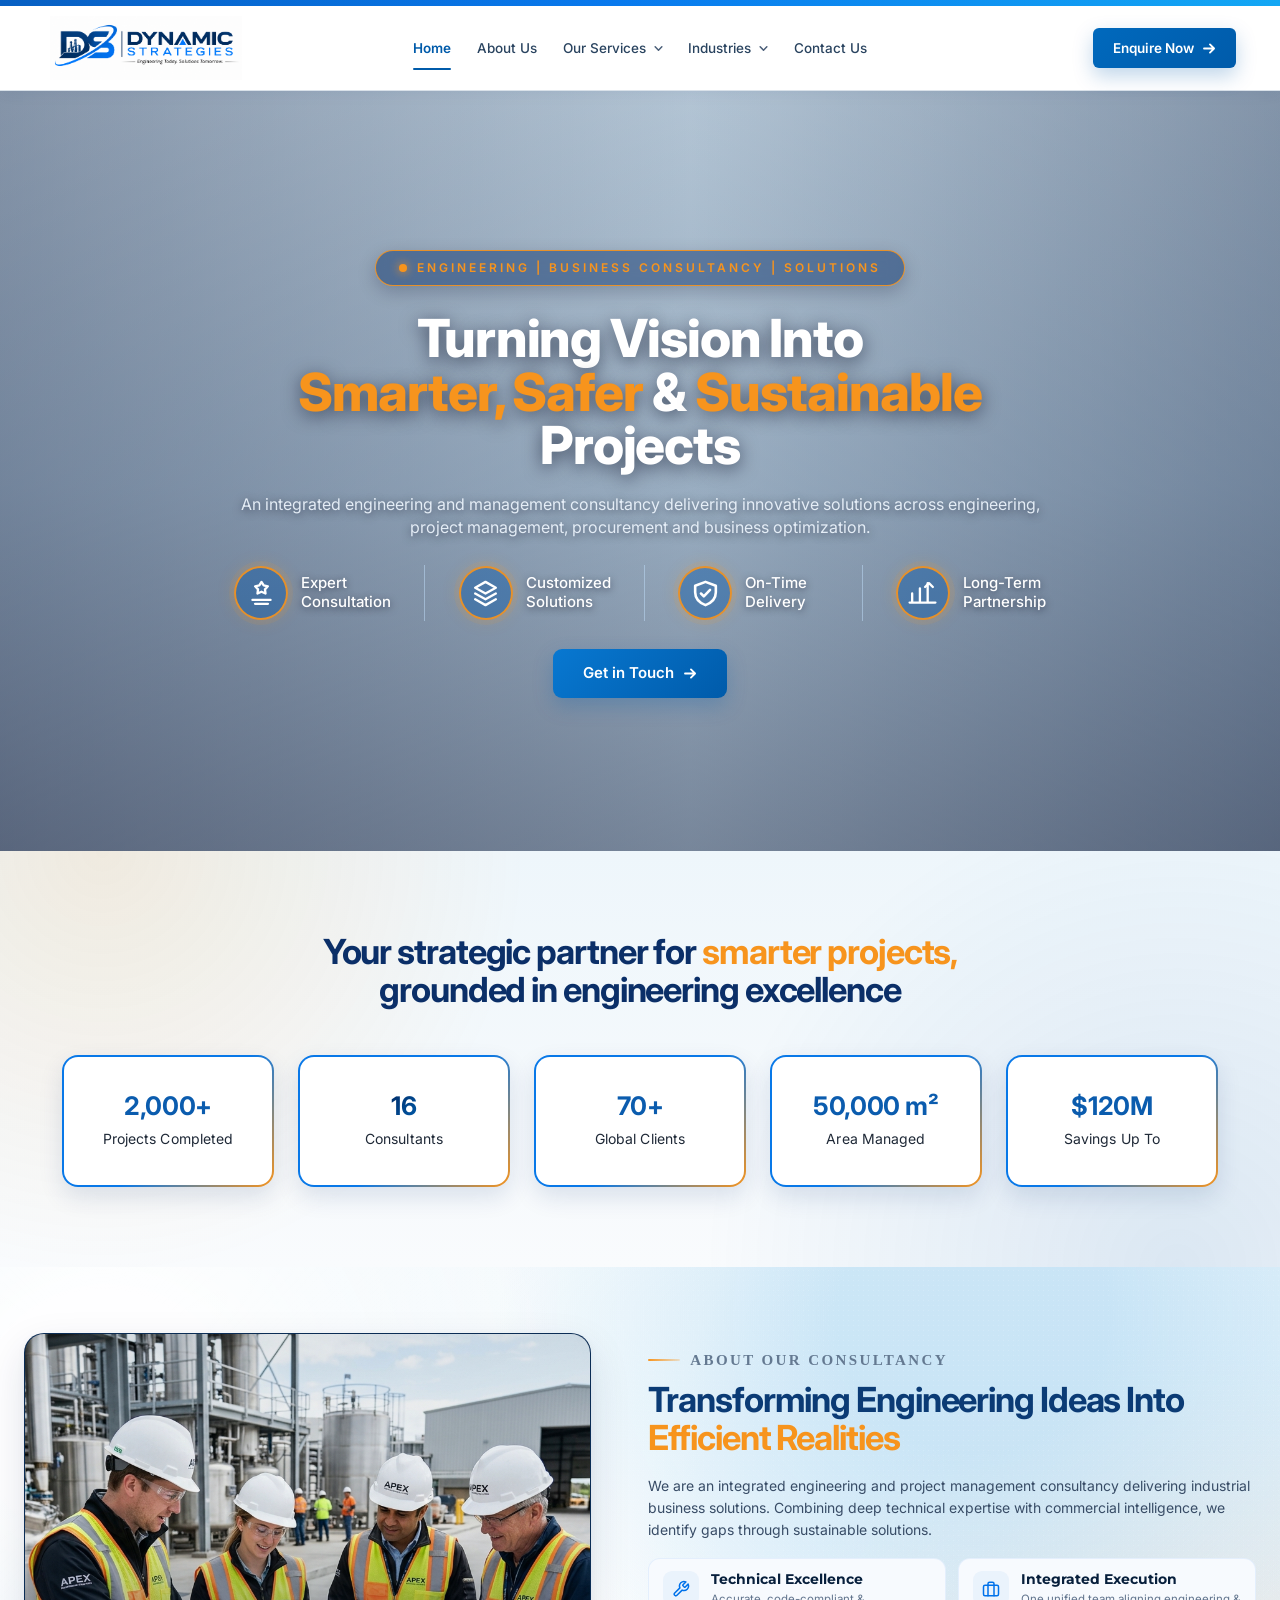
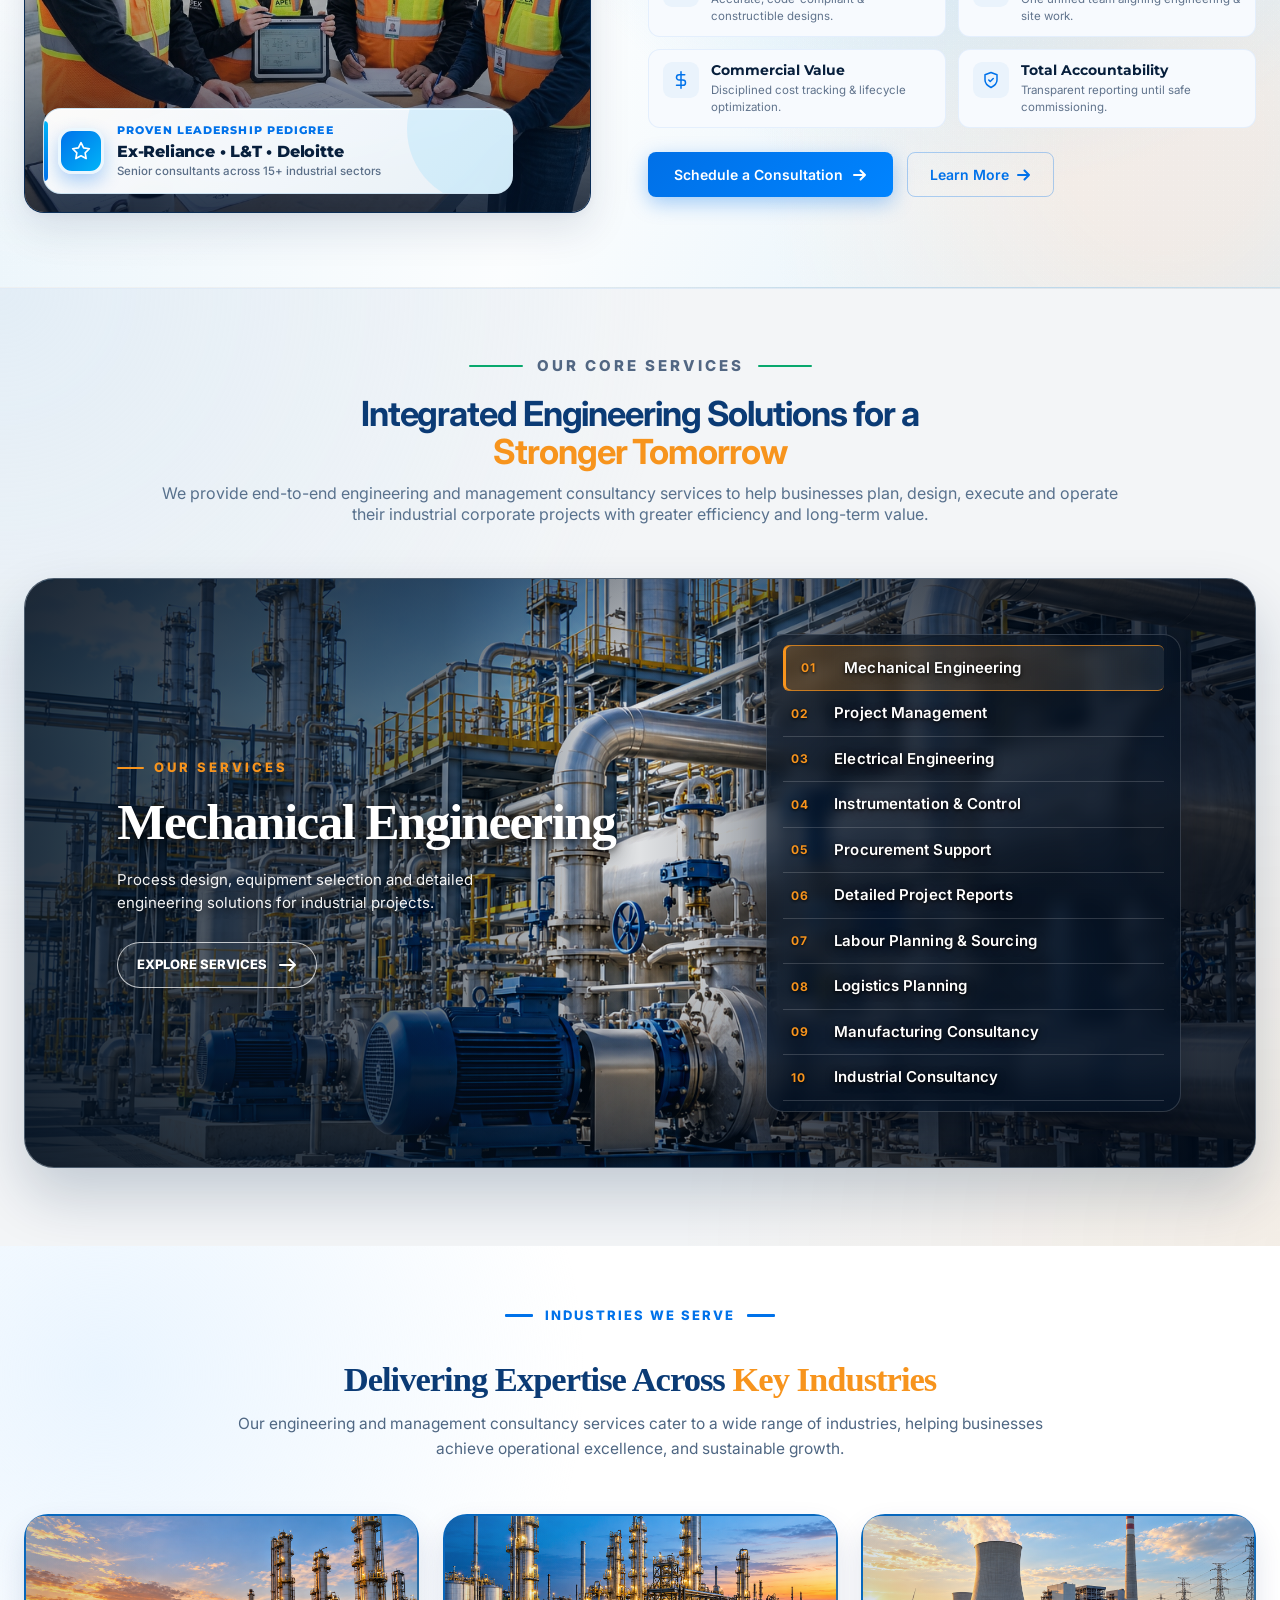
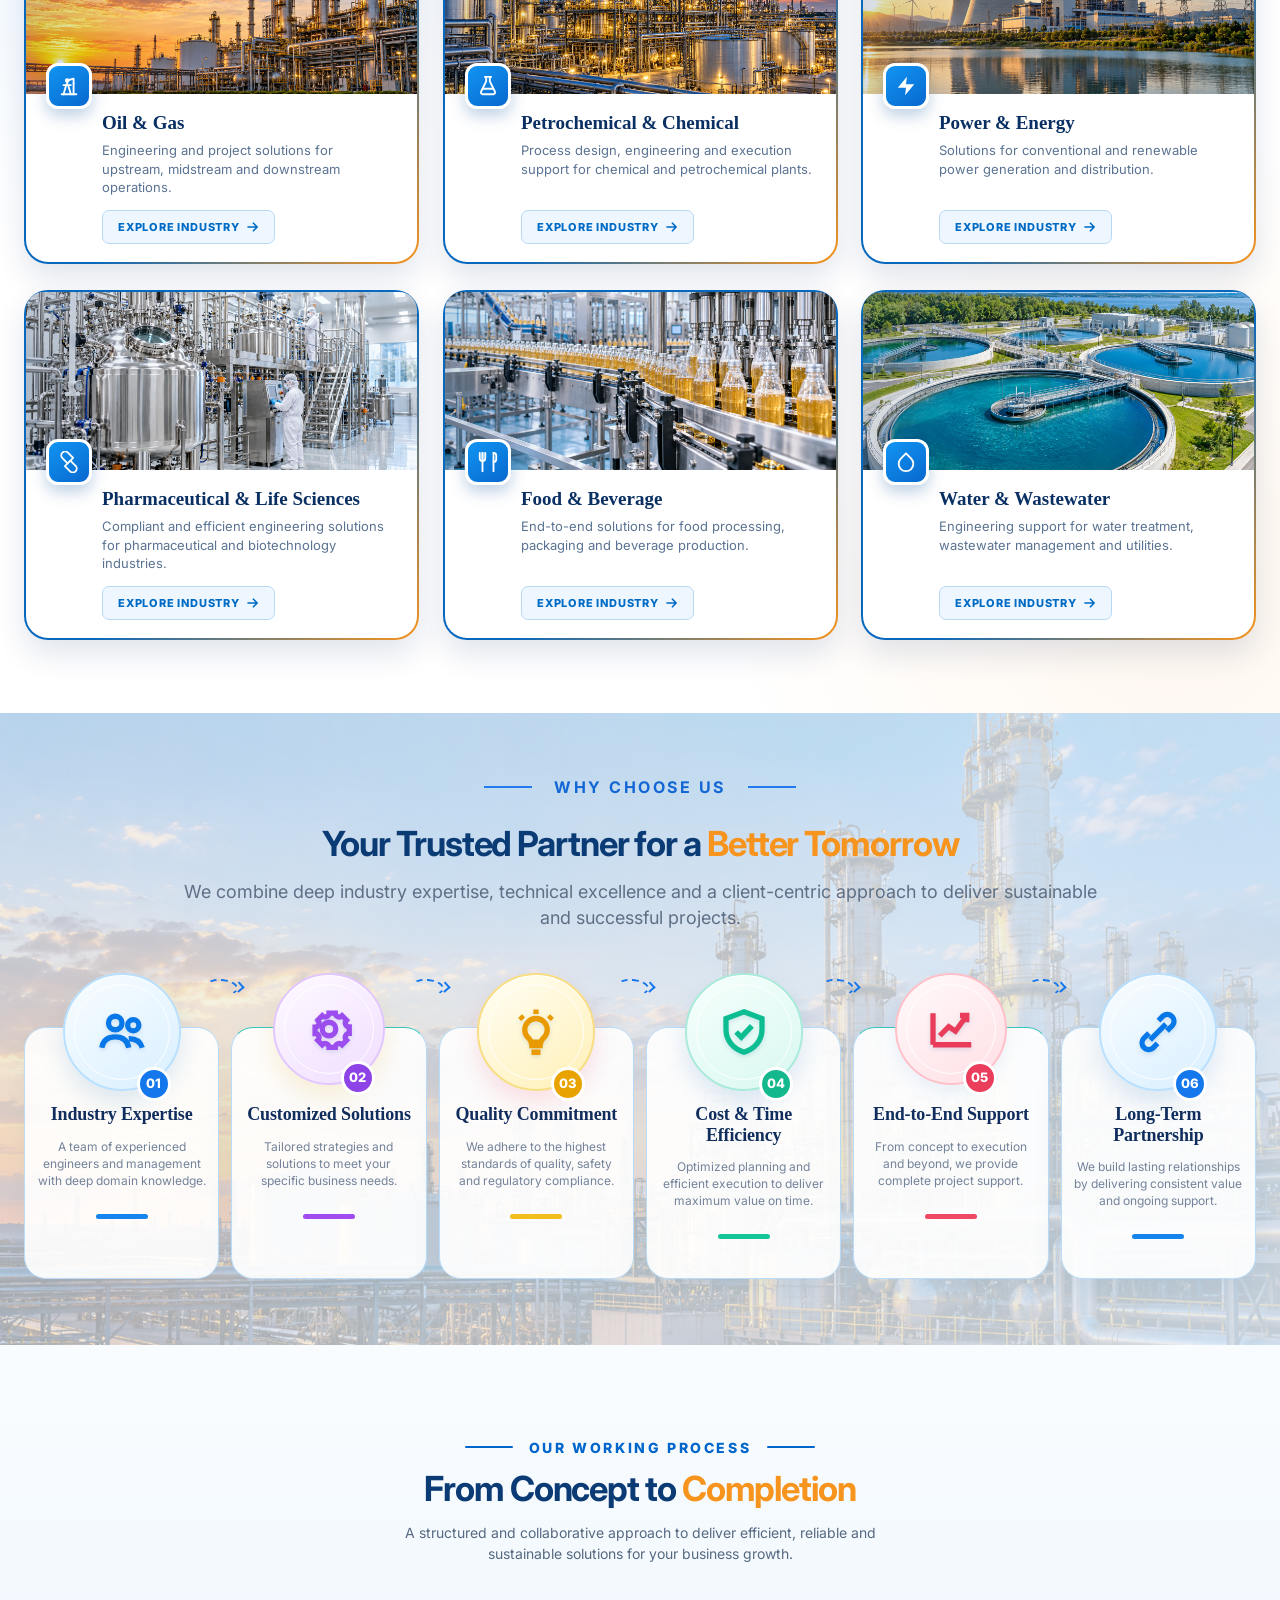
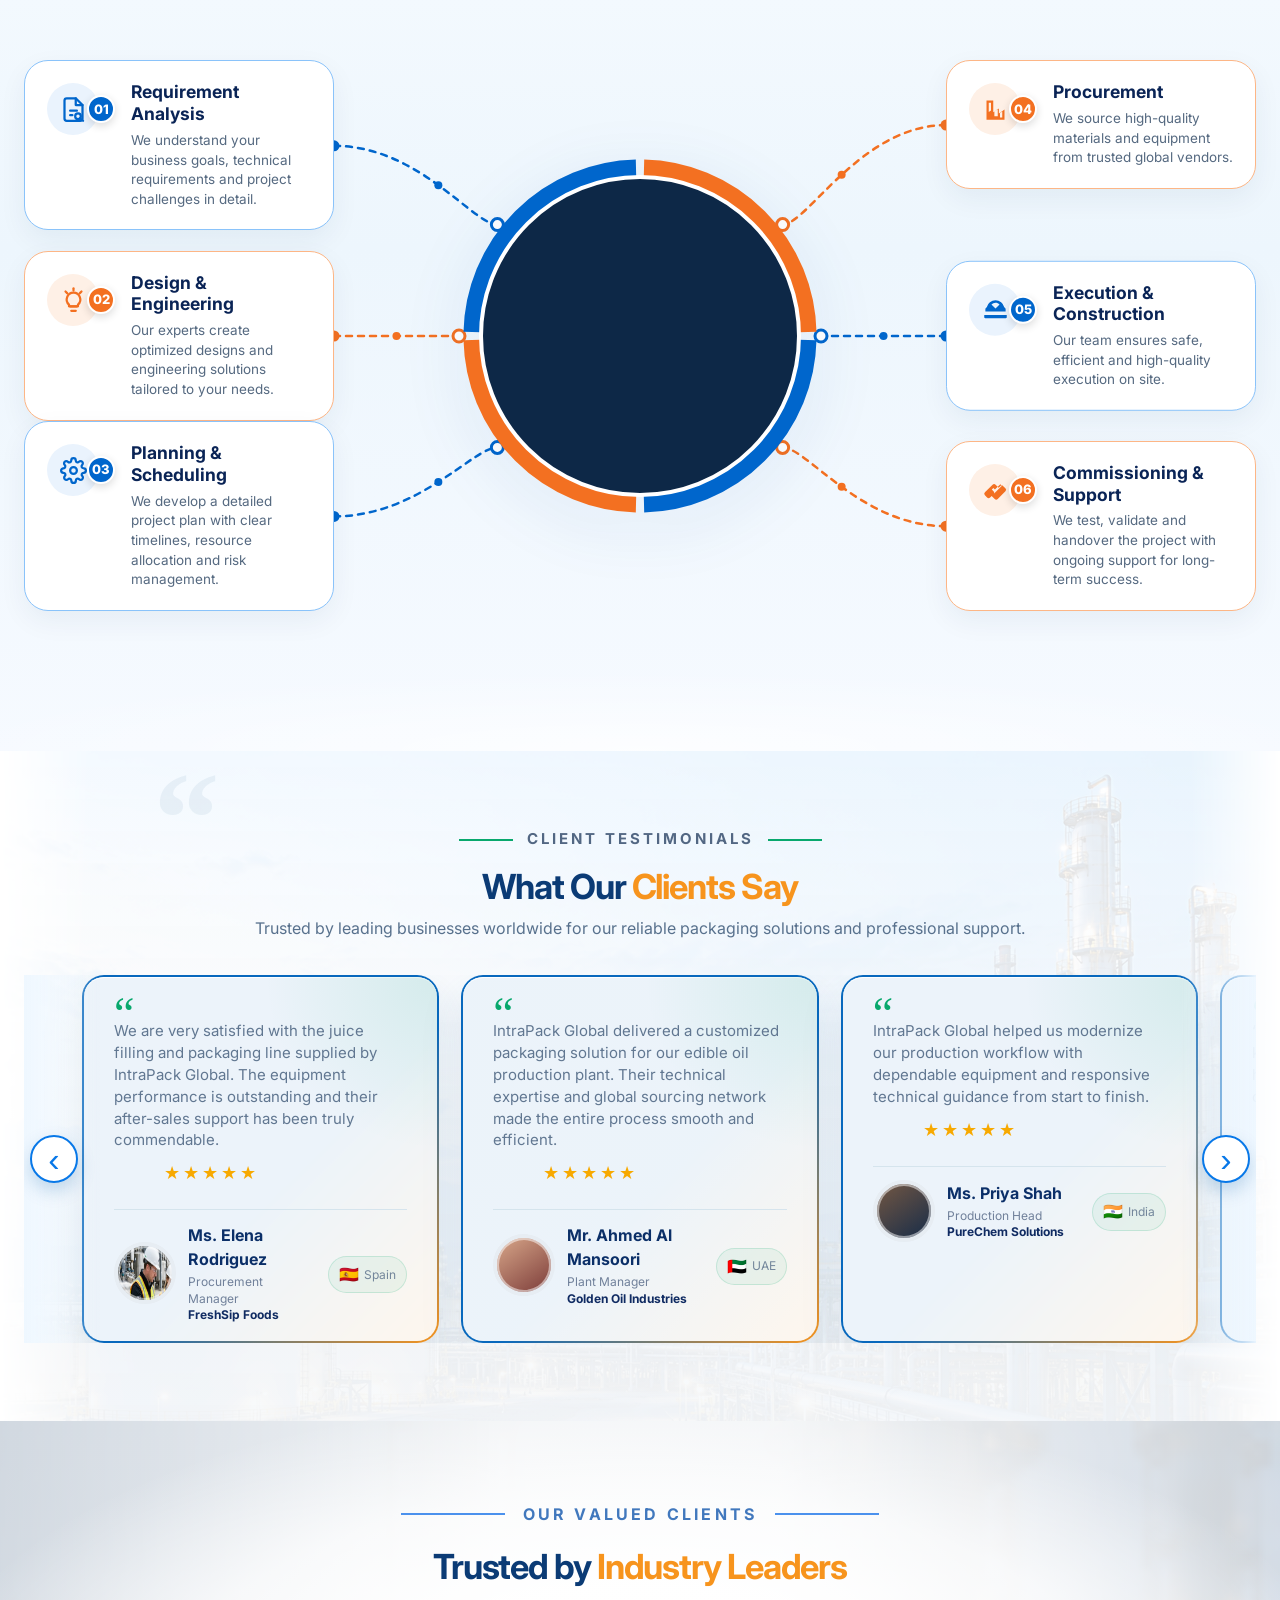
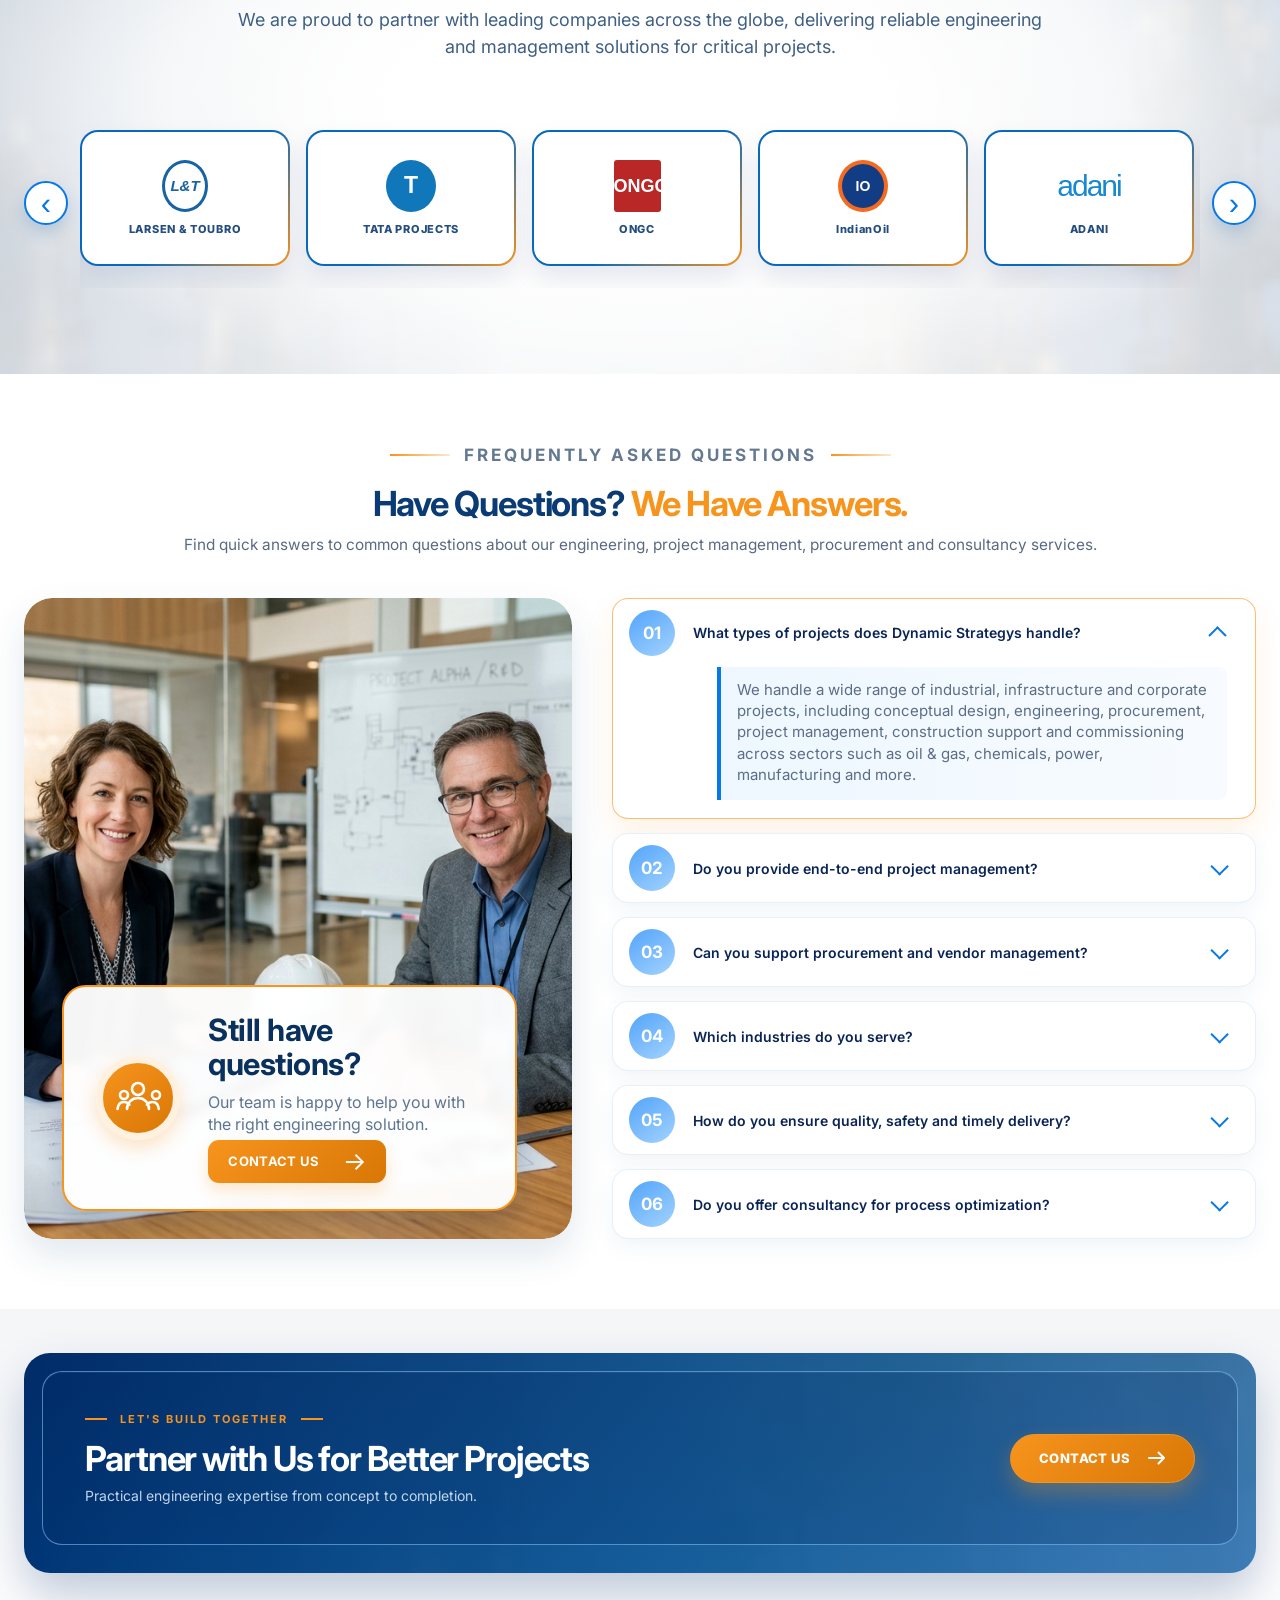
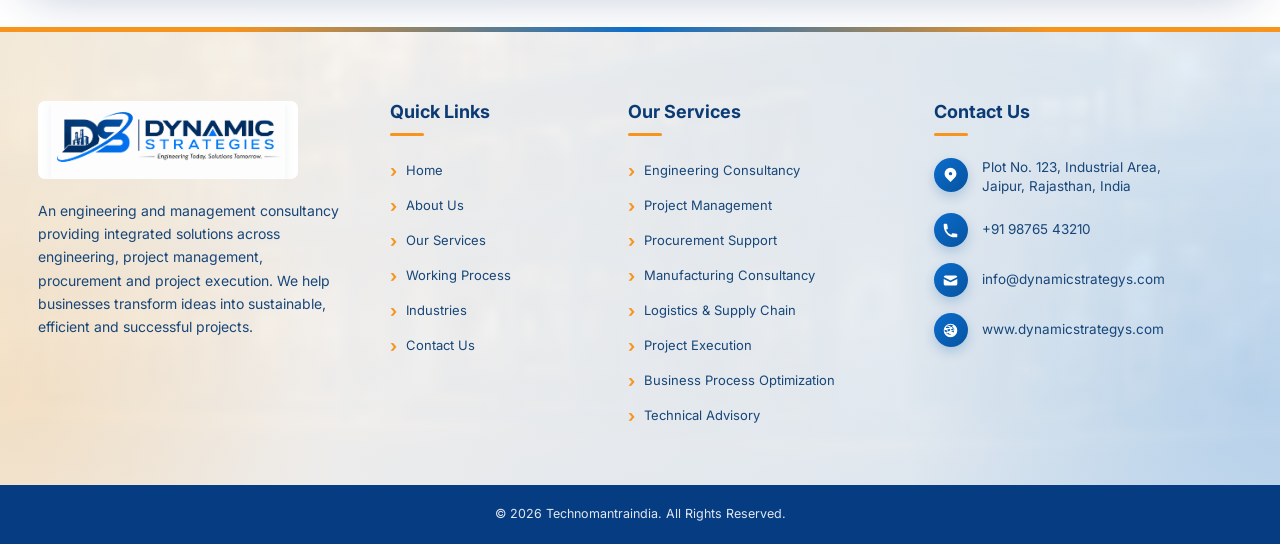
==== commit 494726b4: "website" ====
--- a/index.html
+++ b/index.html
@@ -1577,8 +1577,6 @@
             <li><a href="#services">Our Services</a></li>
             <li><a href="#working-process">Working Process</a></li>
             <li><a href="pages/industries.html">Industries</a></li>
-            <li><a href="#projects">Projects</a></li>
-            <li><a href="#knowledge">Knowledge Center</a></li>
             <li><a href="pages/contact.html">Contact Us</a></li>
           </ul>
         </div>
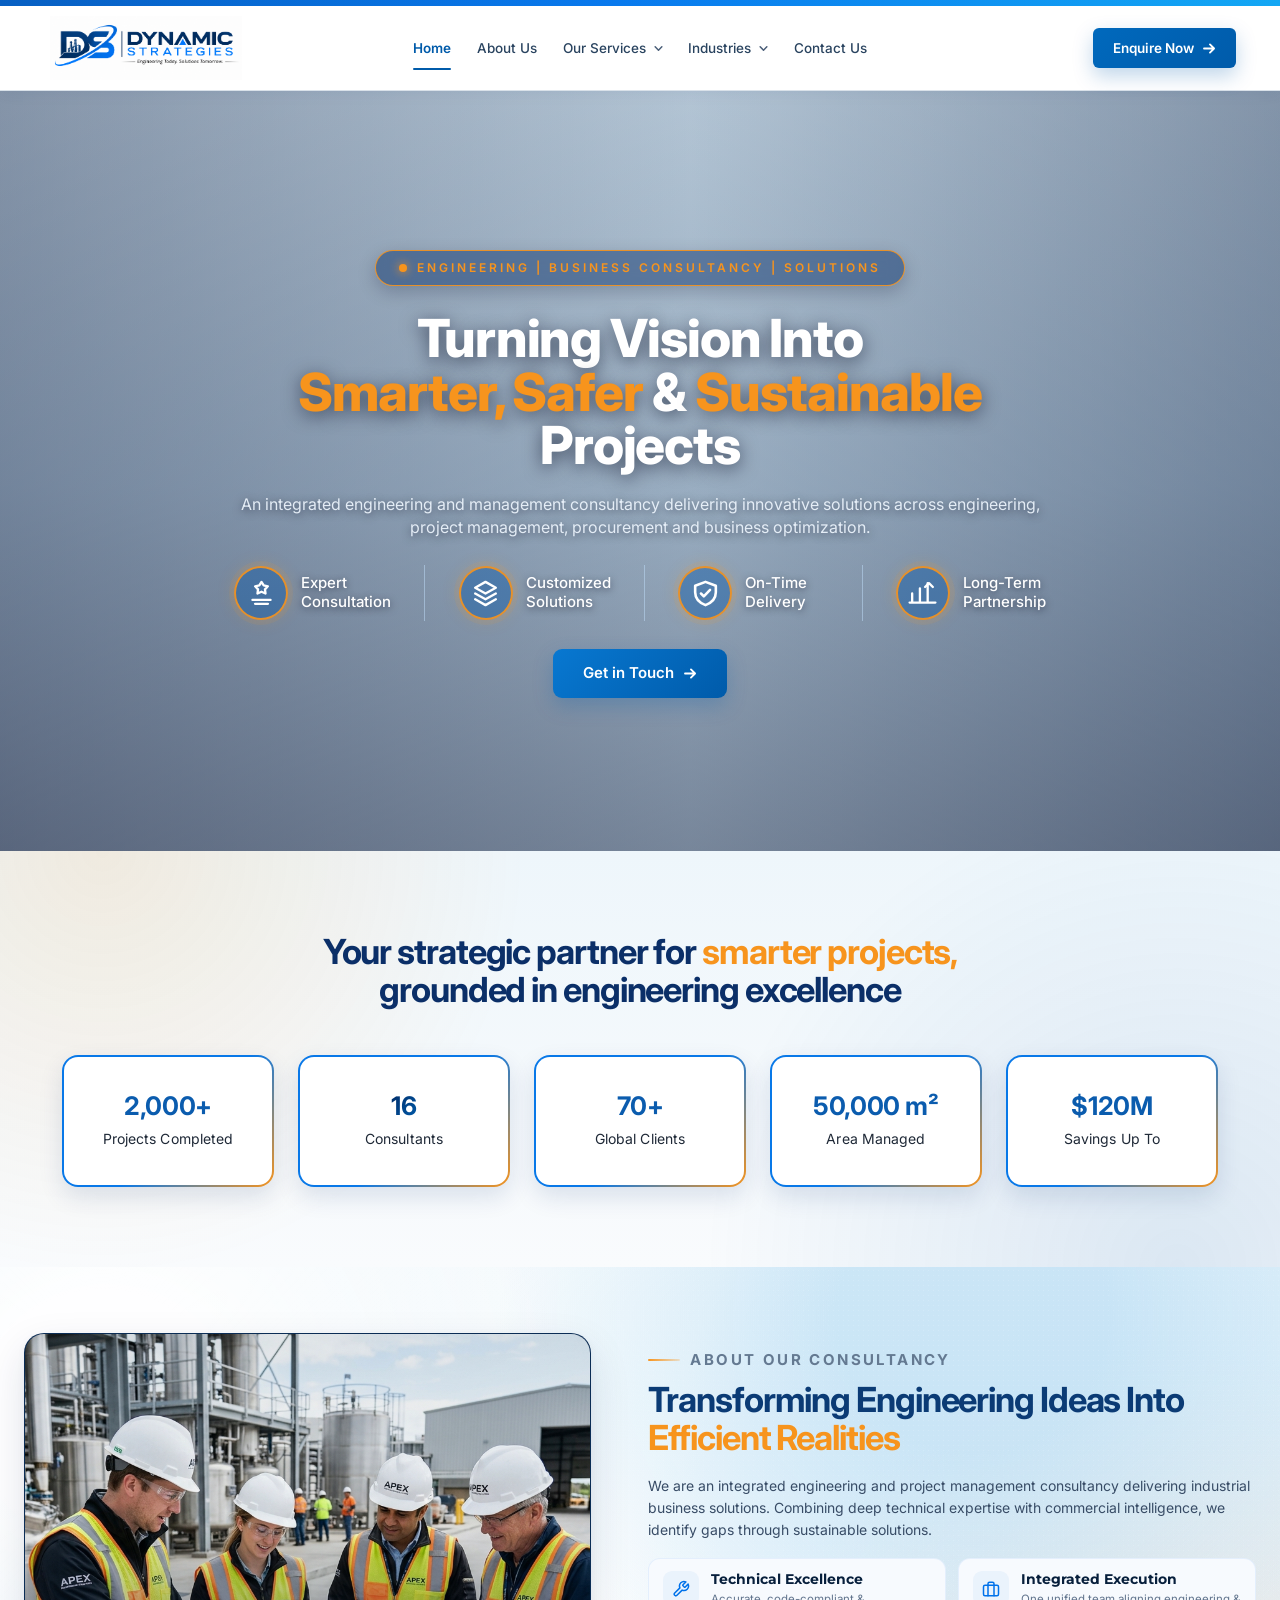
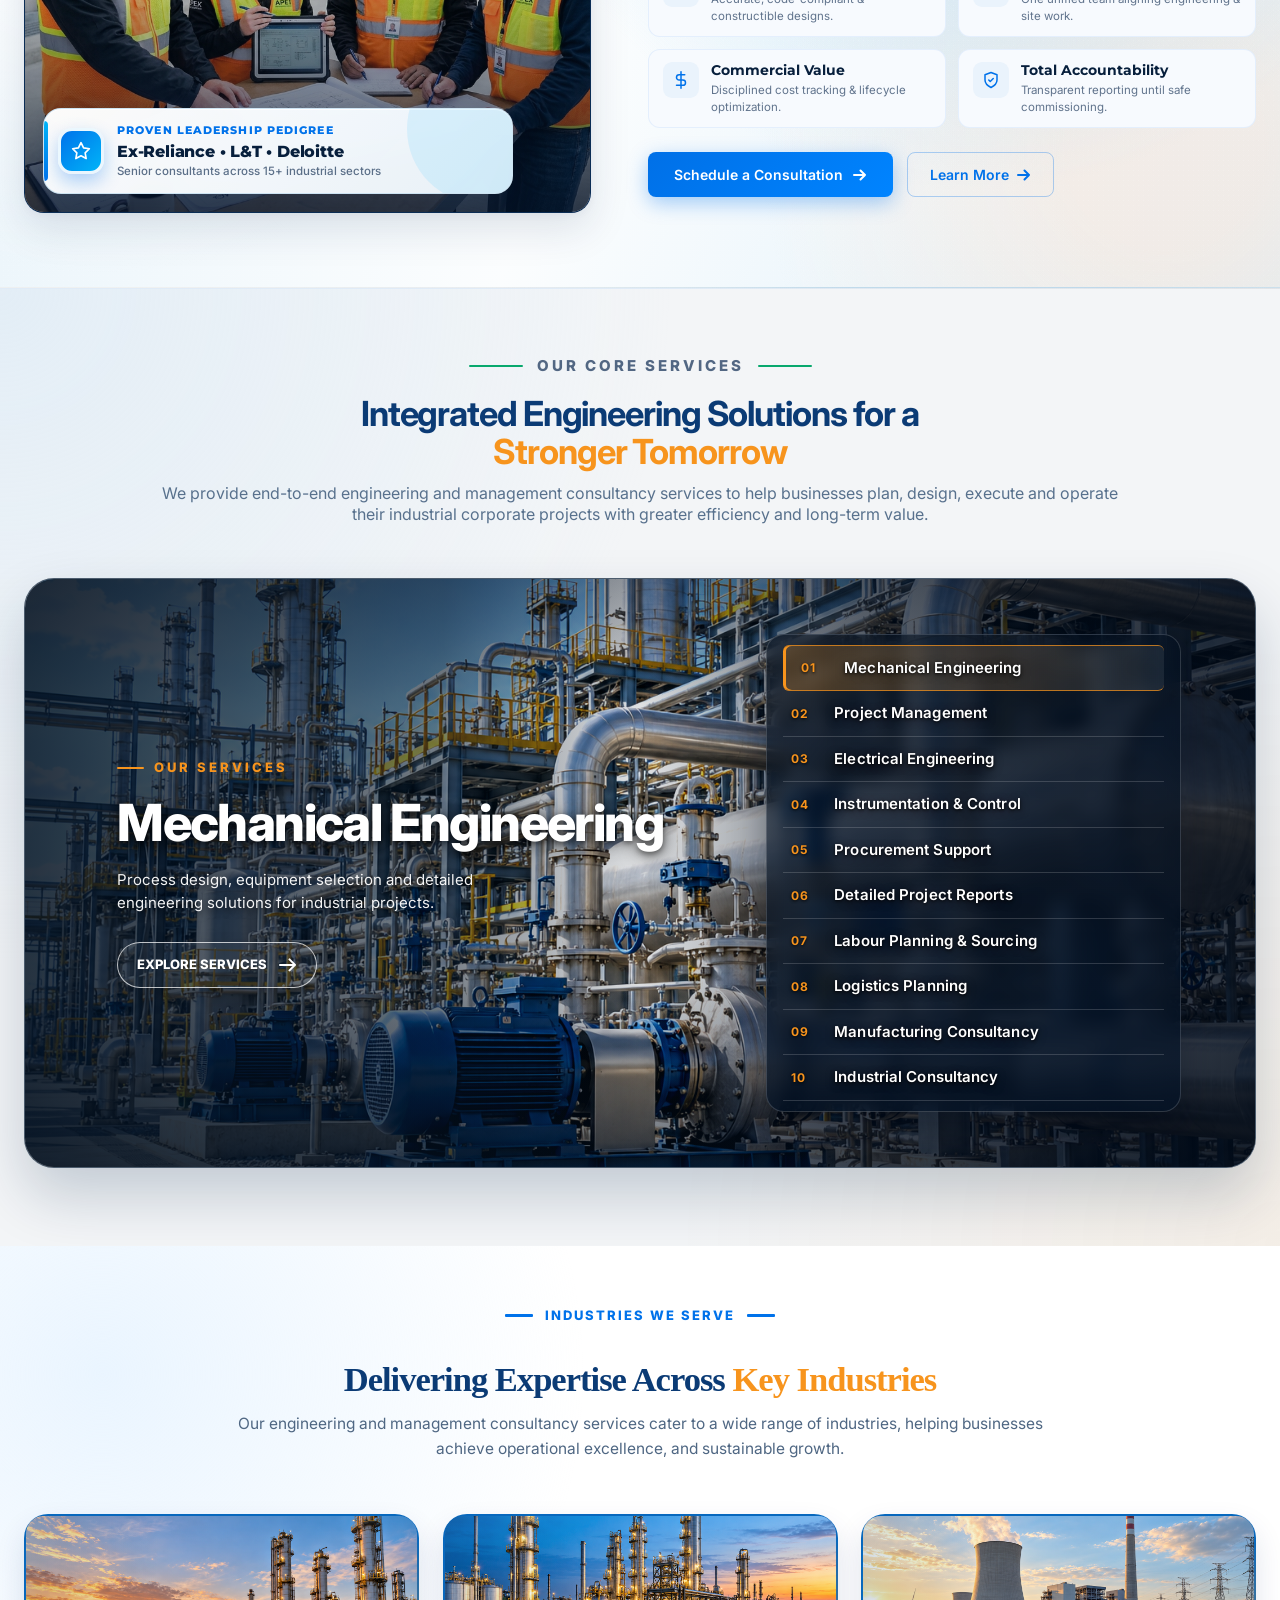
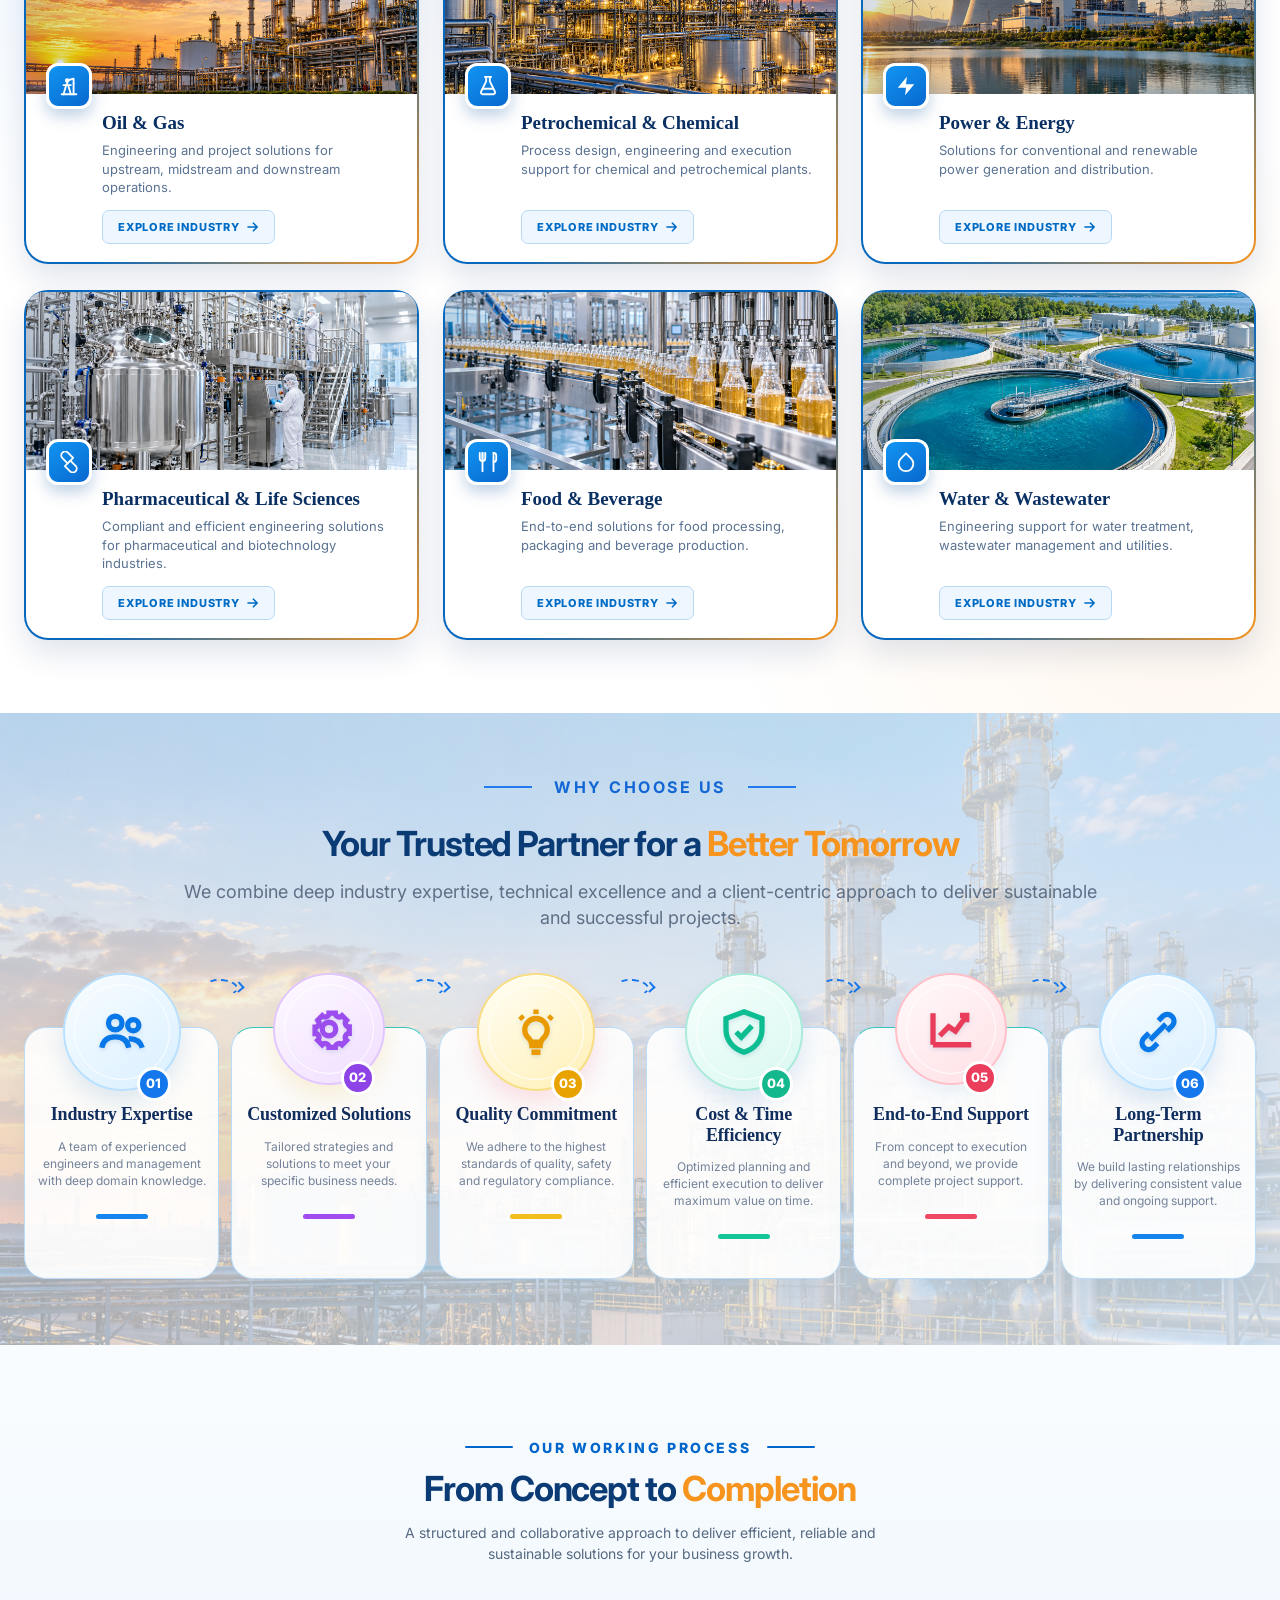
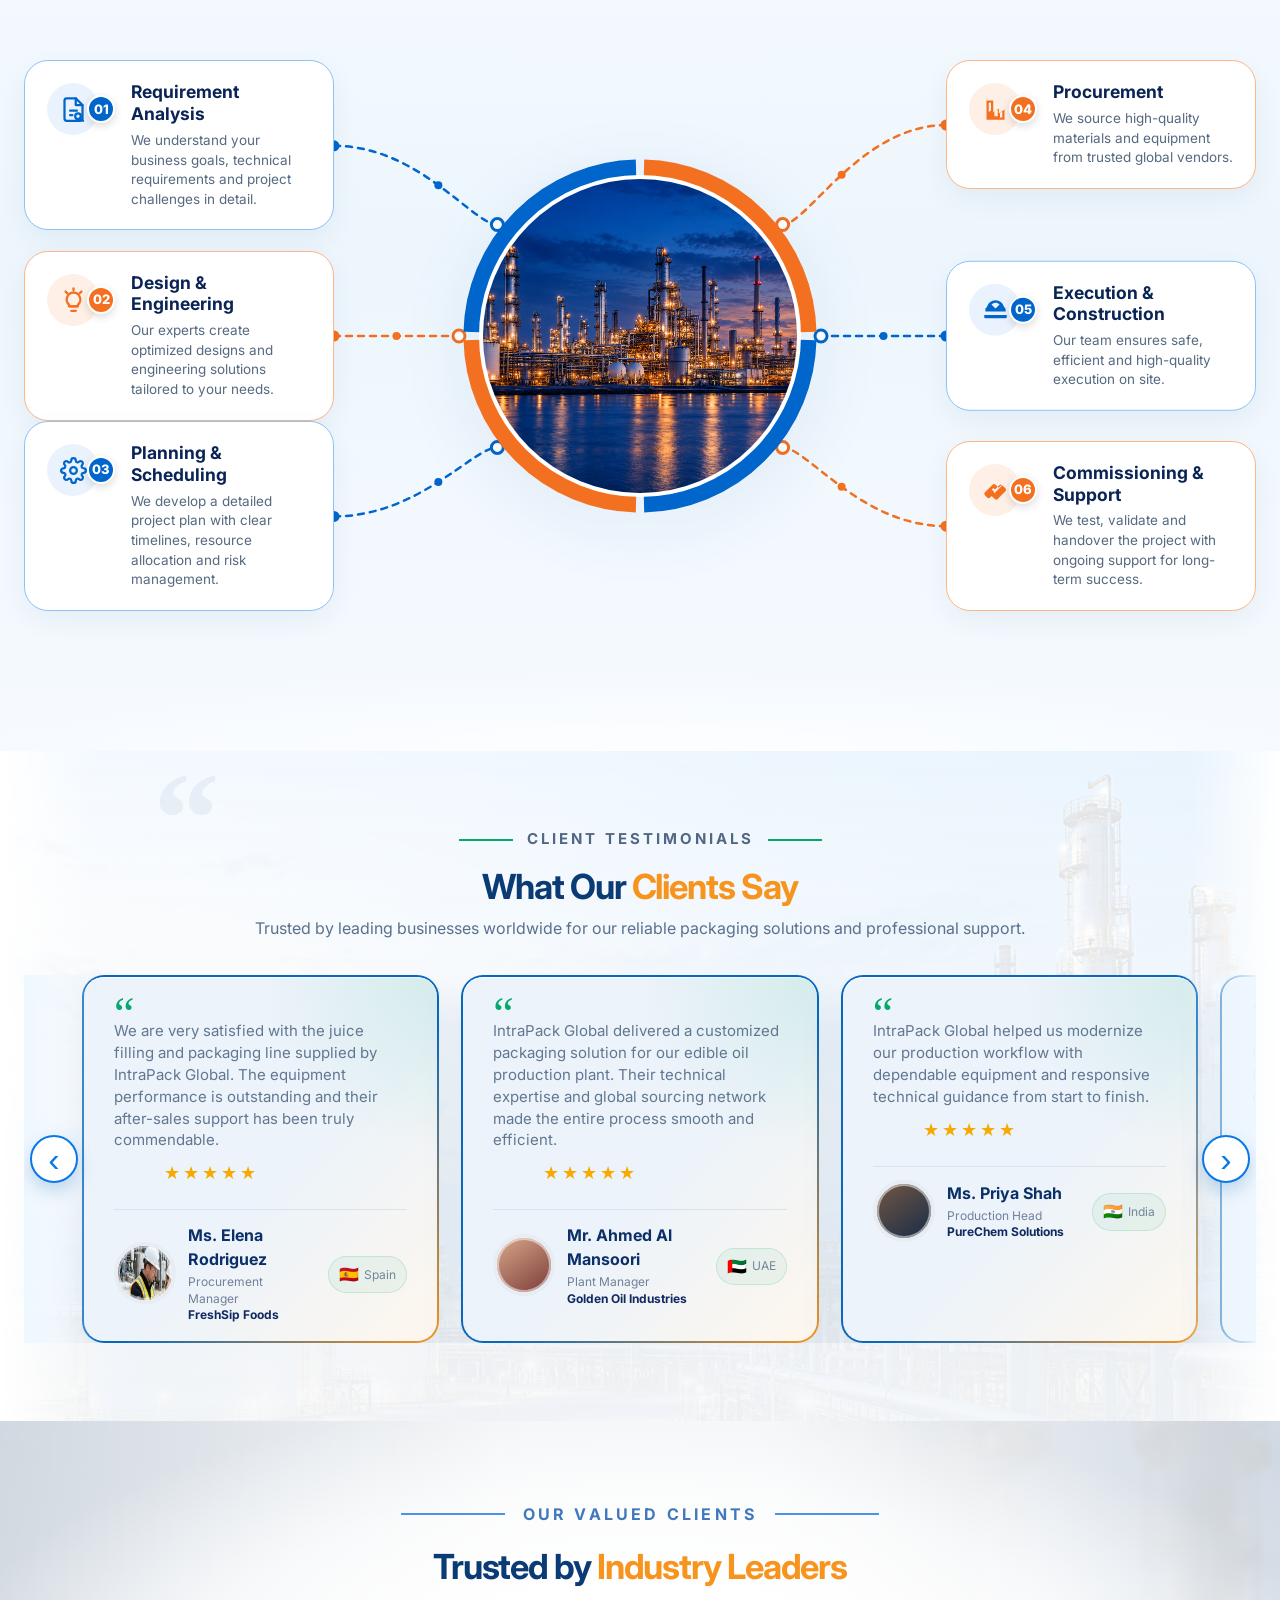
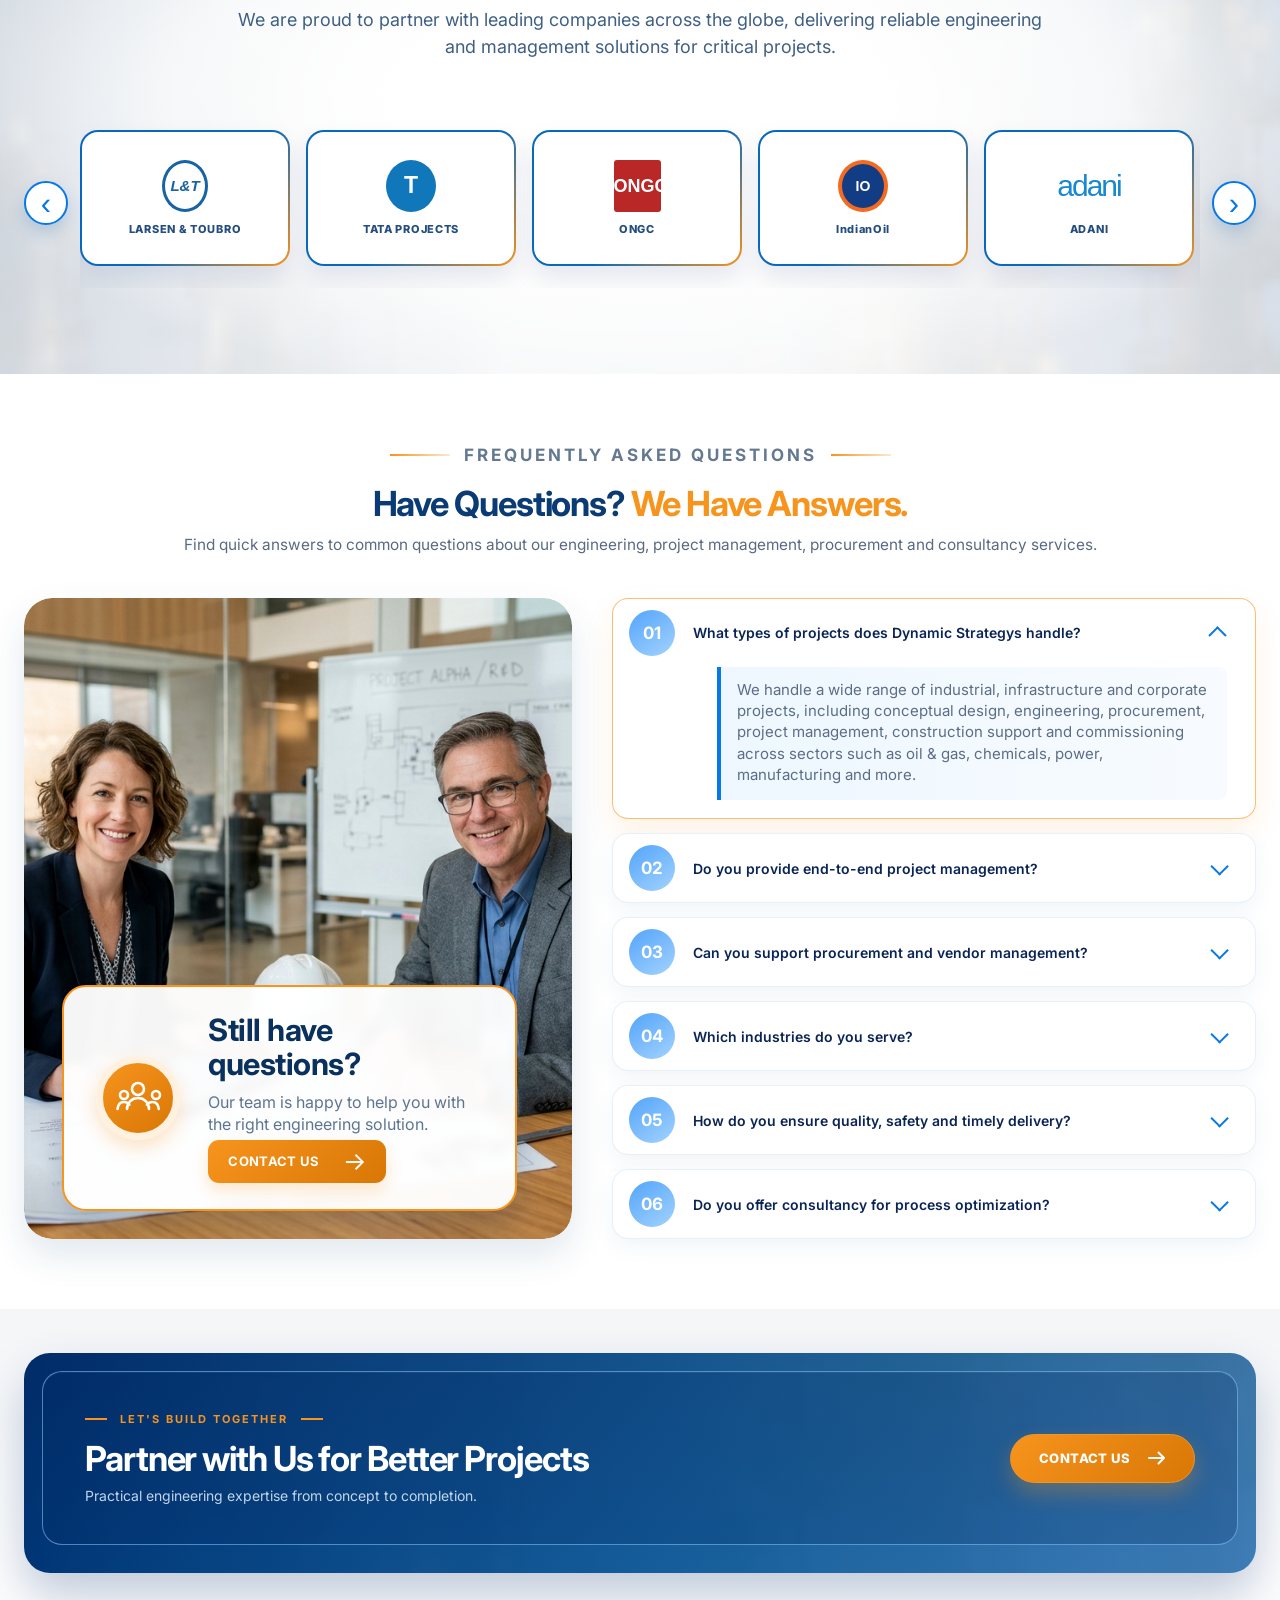
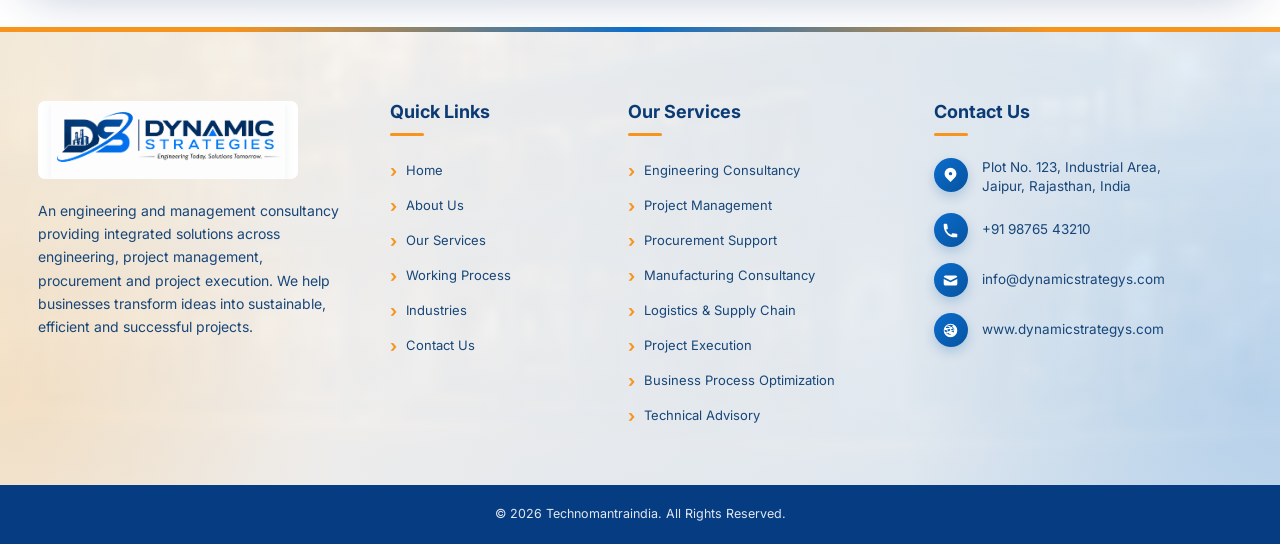
==== commit fa6a5727: "website" ====
--- a/index.html
+++ b/index.html
@@ -13,7 +13,7 @@
   <link
     href="https://fonts.googleapis.com/css2?family=Inter:wght@400;500;600;700&family=Lora:ital,wght@0,500;0,600;0,700;0,800;1,600&family=Montserrat:wght@500;600;700;800;900&display=swap"
     rel="stylesheet" />
-  <link rel="stylesheet" href="styles.css?v=2.9" />
+  <link rel="stylesheet" href="styles.css?v=3.0" />
   <link rel="stylesheet" href="process-section.css" />
 </head>
 
--- a/styles.css
+++ b/styles.css
@@ -1322,9 +1322,9 @@
 }
 
 .eyebrow-text {
-  font-family: var(--font-brand);
+  font-family: var(--font-body, "Inter", sans-serif) !important;
   font-size: 12px;
-  font-weight: 800;
+  font-weight: 700;
   letter-spacing: 1.8px;
   color: var(--primary-blue);
   text-transform: uppercase;
@@ -8521,6 +8521,16 @@
     gap: 14px !important;
   }
 
+  .stat-box:last-child,
+  .stat-box:last-of-type,
+  .stats-grid .stat-box:nth-of-type(5) {
+    grid-column: 1 / -1 !important;
+    max-width: 260px !important;
+    margin: 0 auto !important;
+    width: 100% !important;
+    justify-self: center !important;
+  }
+
   .stat-box {
     min-height: 112px;
     padding: 15px 10px !important;
@@ -10037,7 +10047,8 @@
   max-width: 650px;
   margin: 0 0 18px;
   color: #ffffff;
-  font-family: Georgia, "Times New Roman", serif;
+  font-family: var(--font-body, "Inter", sans-serif) !important;
+  font-weight: 800 !important;
   font-size: clamp(42px, 4.3vw, 70px);
   line-height: 0.98;
   letter-spacing: -1.6px;
@@ -10933,13 +10944,22 @@
   }
 
   .faq-layout {
-    gap: 20px !important;
+    display: flex !important;
+    flex-direction: column !important;
+    gap: 24px !important;
+  }
+
+  .faq-list {
+    order: 1 !important;
+    width: 100% !important;
   }
 
   .faq-support-card {
-    min-height: 420px !important;
-    border-radius: 24px !important;
-    box-shadow: 0 14px 30px rgba(7, 66, 112, 0.15) !important;
+    order: 2 !important;
+    min-height: 280px !important;
+    border-radius: 20px !important;
+    box-shadow: 0 12px 28px rgba(7, 66, 112, 0.12) !important;
+    margin-top: 8px !important;
   }
 
   .faq-support-card > img {
@@ -11648,9 +11668,13 @@
     border-radius: 15px !important;
   }
 
-  .stat-box:last-child {
+  .stat-box:last-child,
+  .stat-box:last-of-type,
+  .stats-grid .stat-box:nth-of-type(5) {
     grid-column: 1 / -1 !important;
-    width: calc(50% - 6px) !important;
+    max-width: 260px !important;
+    margin: 0 auto !important;
+    width: 100% !important;
     justify-self: center !important;
   }
 
@@ -11887,36 +11911,53 @@
 
   .client-logo-carousel {
     margin-top: 22px !important;
-    padding-inline: max(38px, calc((100% - 240px) / 2)) !important;
+    padding: 0 0 54px 0 !important;
   }
 
   .client-logo-carousel .client-logo-row {
     gap: 10px !important;
     padding: 0 !important;
+    justify-content: center !important;
   }
 
   .client-logo-card {
-    flex: 0 0 min(64vw, 240px) !important;
-    width: min(64vw, 240px) !important;
-    min-height: 112px !important;
-    padding: 12px 10px !important;
+    flex: 0 0 min(76vw, 270px) !important;
+    width: min(76vw, 270px) !important;
+    min-height: 118px !important;
+    padding: 14px 12px !important;
     border-radius: 16px !important;
   }
 
   .client-logo-mark {
     min-height: 40px !important;
-    transform: scale(0.88) !important;
+    transform: scale(0.92) !important;
   }
 
   .client-logo-card strong {
-    font-size: 10px !important;
+    font-size: 11px !important;
     letter-spacing: 0.55px !important;
   }
 
   .client-logo-arrow {
-    width: 38px !important;
-    height: 38px !important;
-    font-size: 25px !important;
+    top: auto !important;
+    bottom: 0 !important;
+    transform: none !important;
+    width: 40px !important;
+    height: 40px !important;
+    font-size: 24px !important;
+  }
+
+  .client-logo-arrow-prev {
+    left: calc(50% - 50px) !important;
+  }
+
+  .client-logo-arrow-next {
+    right: calc(50% - 50px) !important;
+    left: auto !important;
+  }
+
+  .client-logo-arrow:hover {
+    transform: scale(1.06) !important;
   }
 }
 
